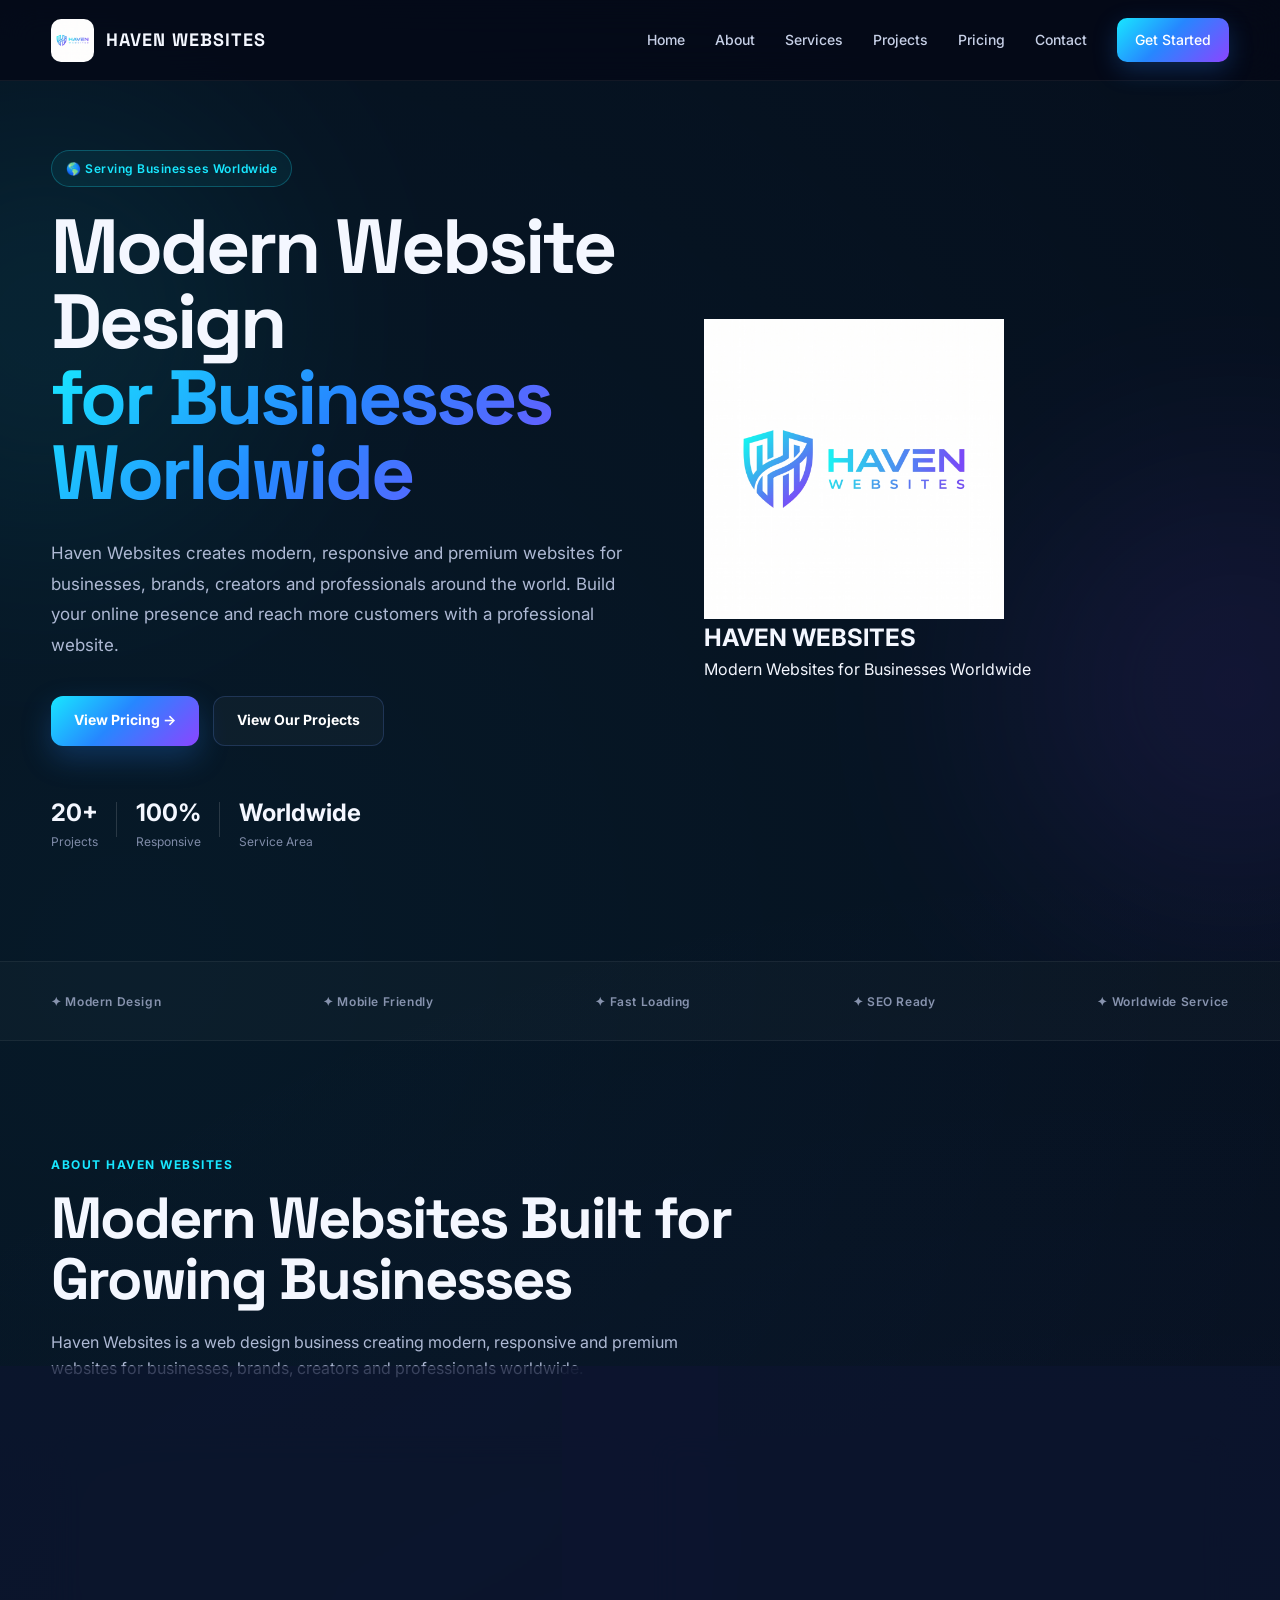
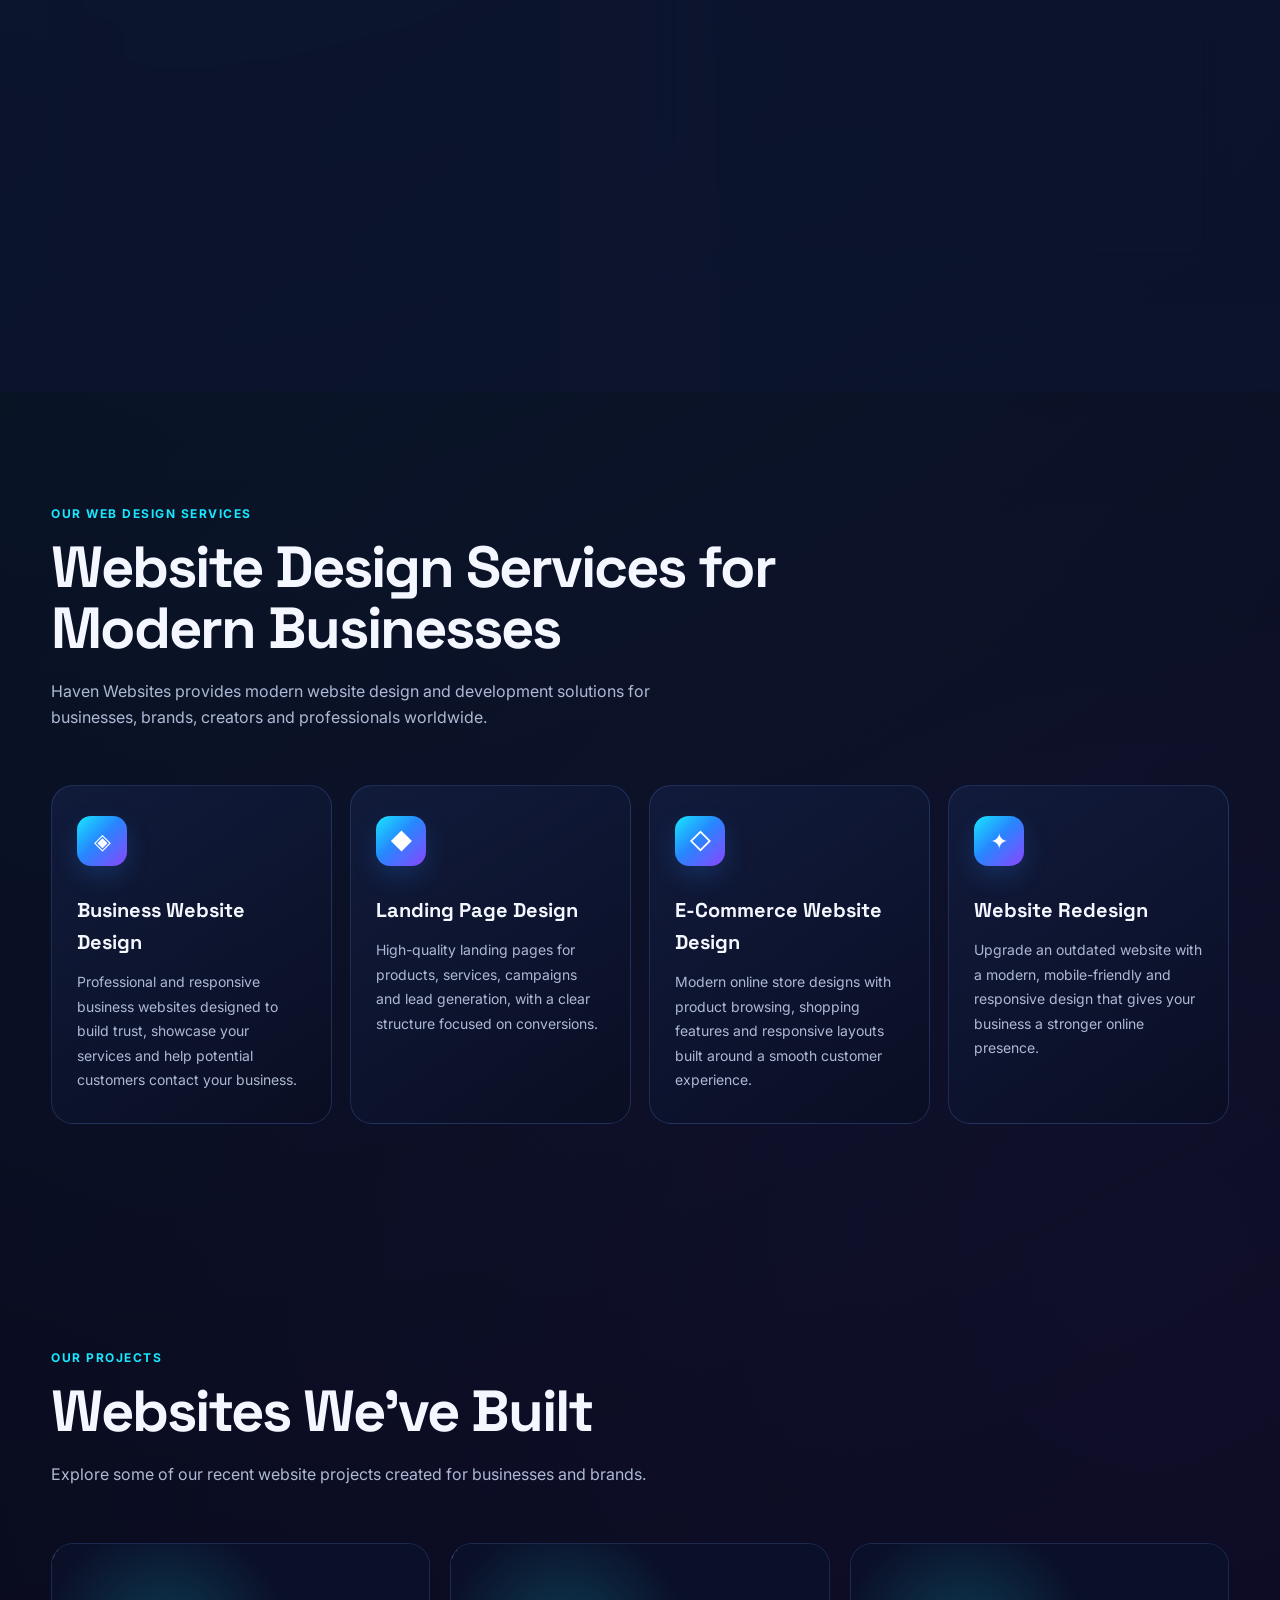
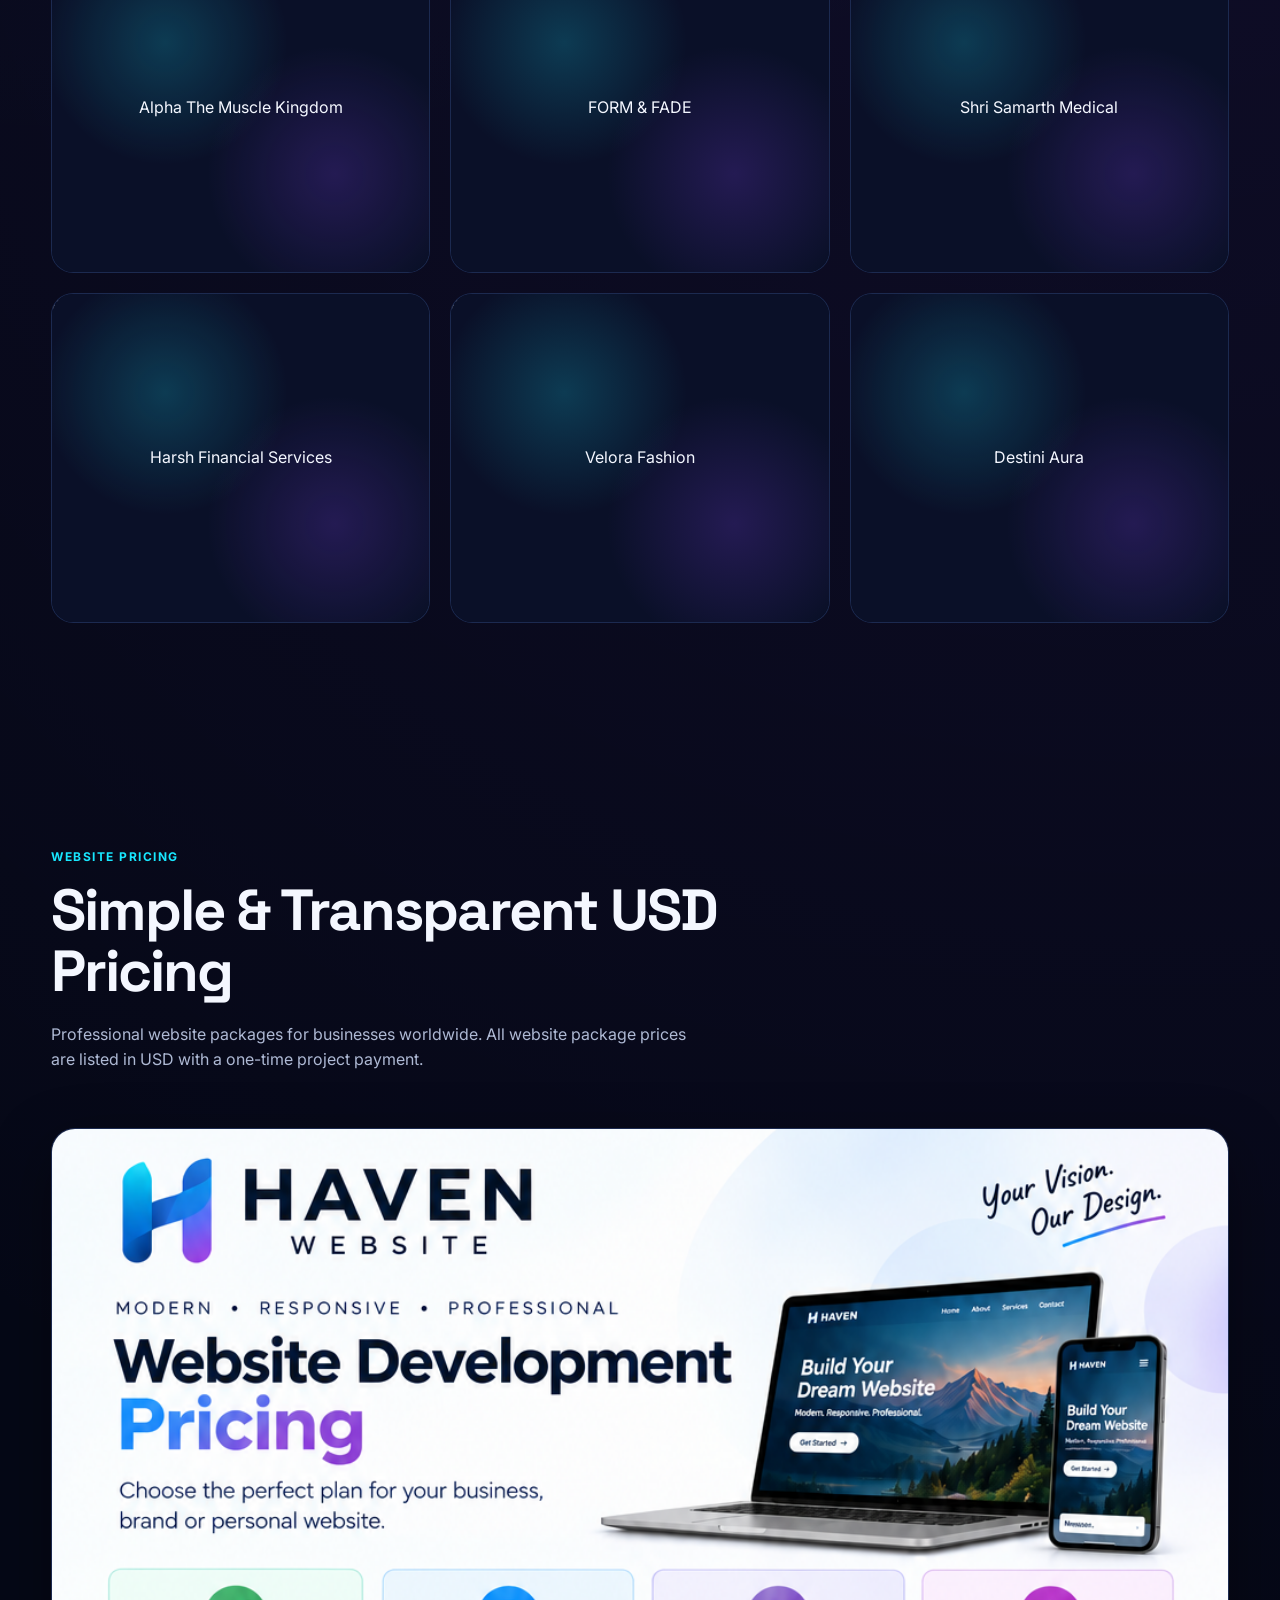
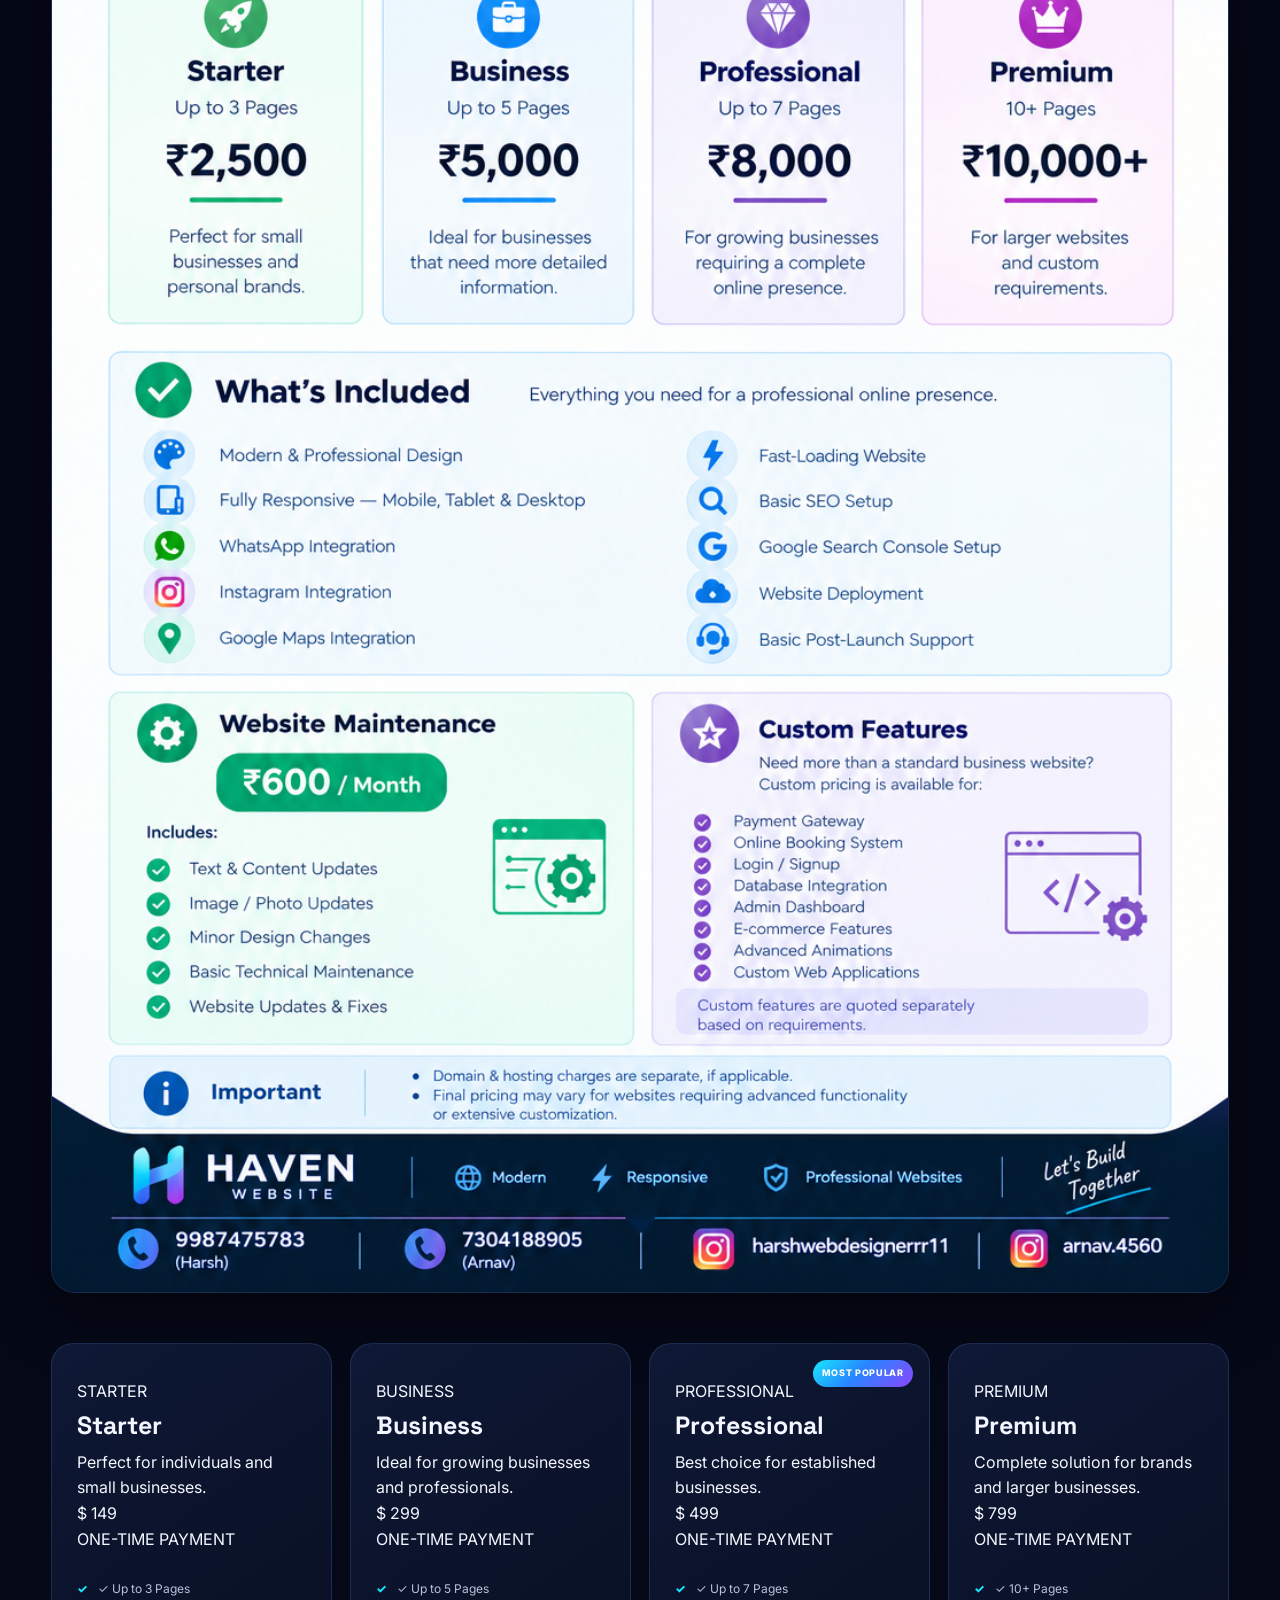
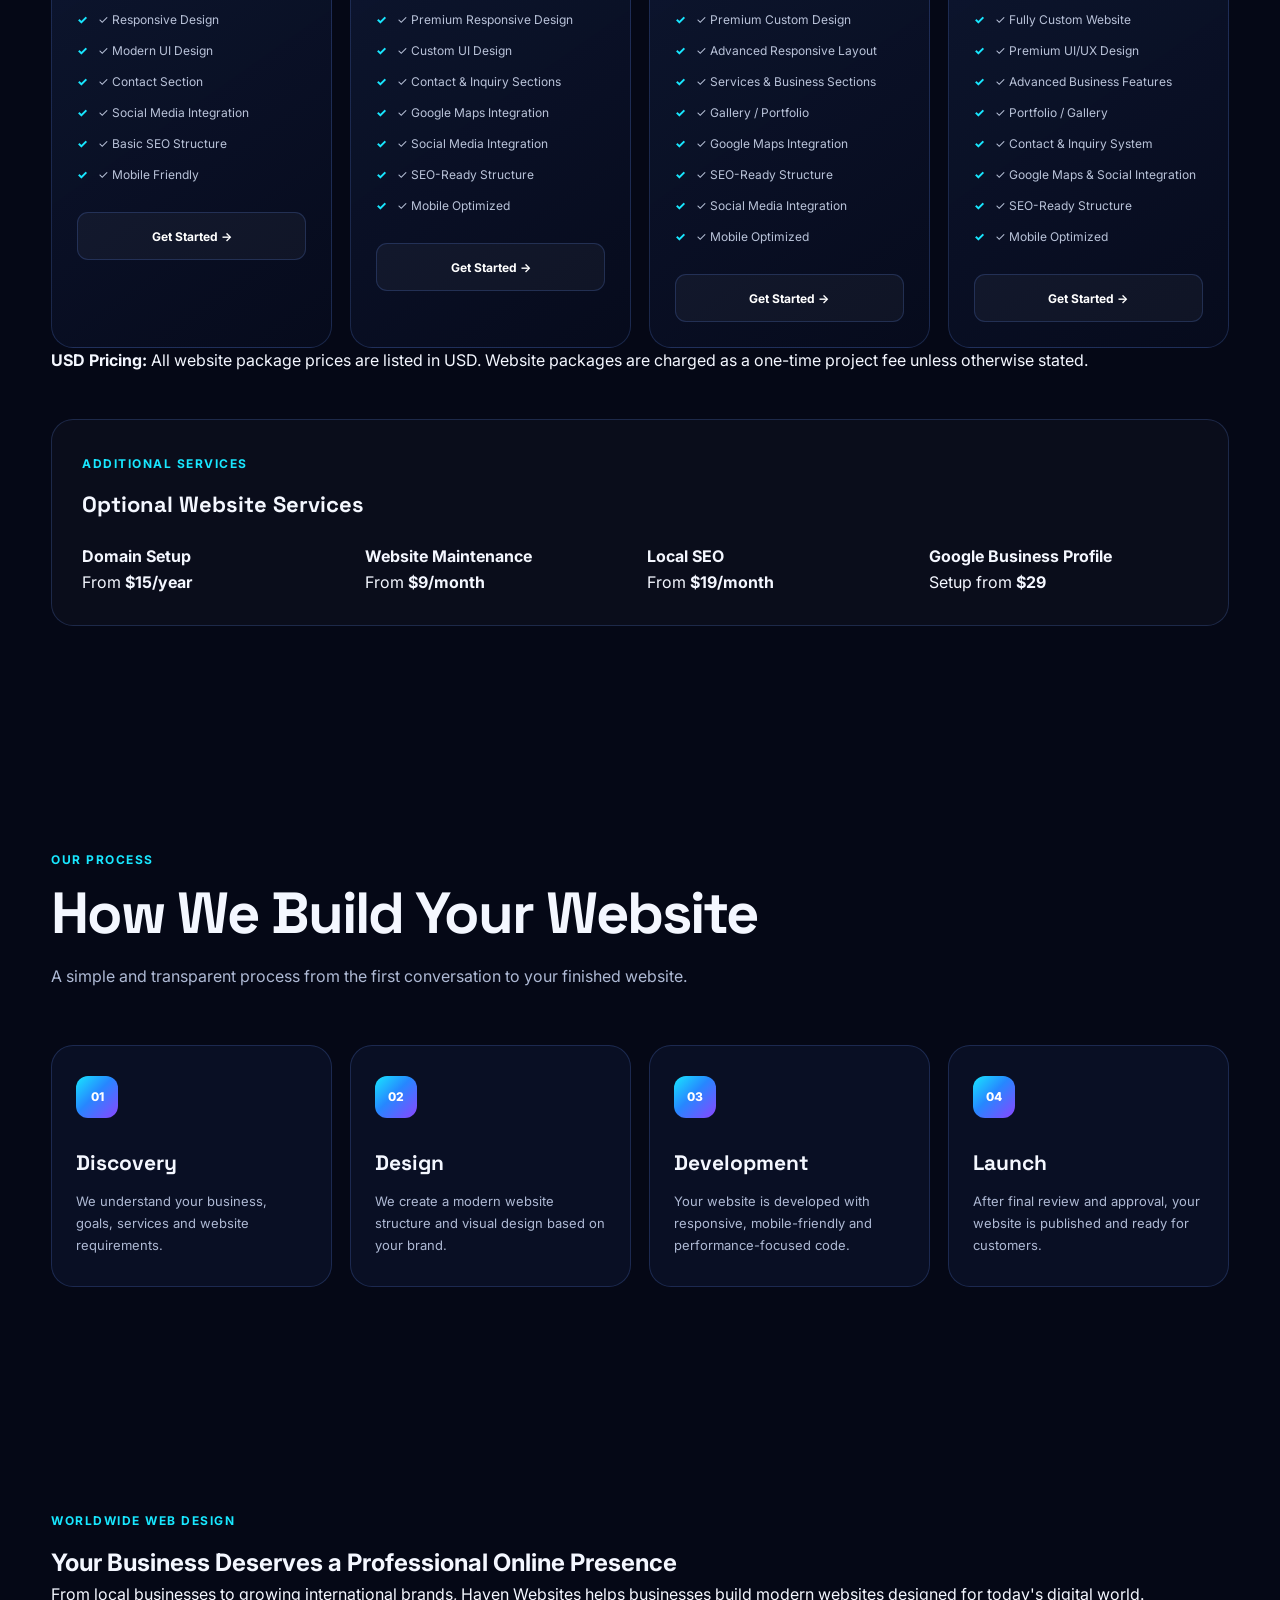
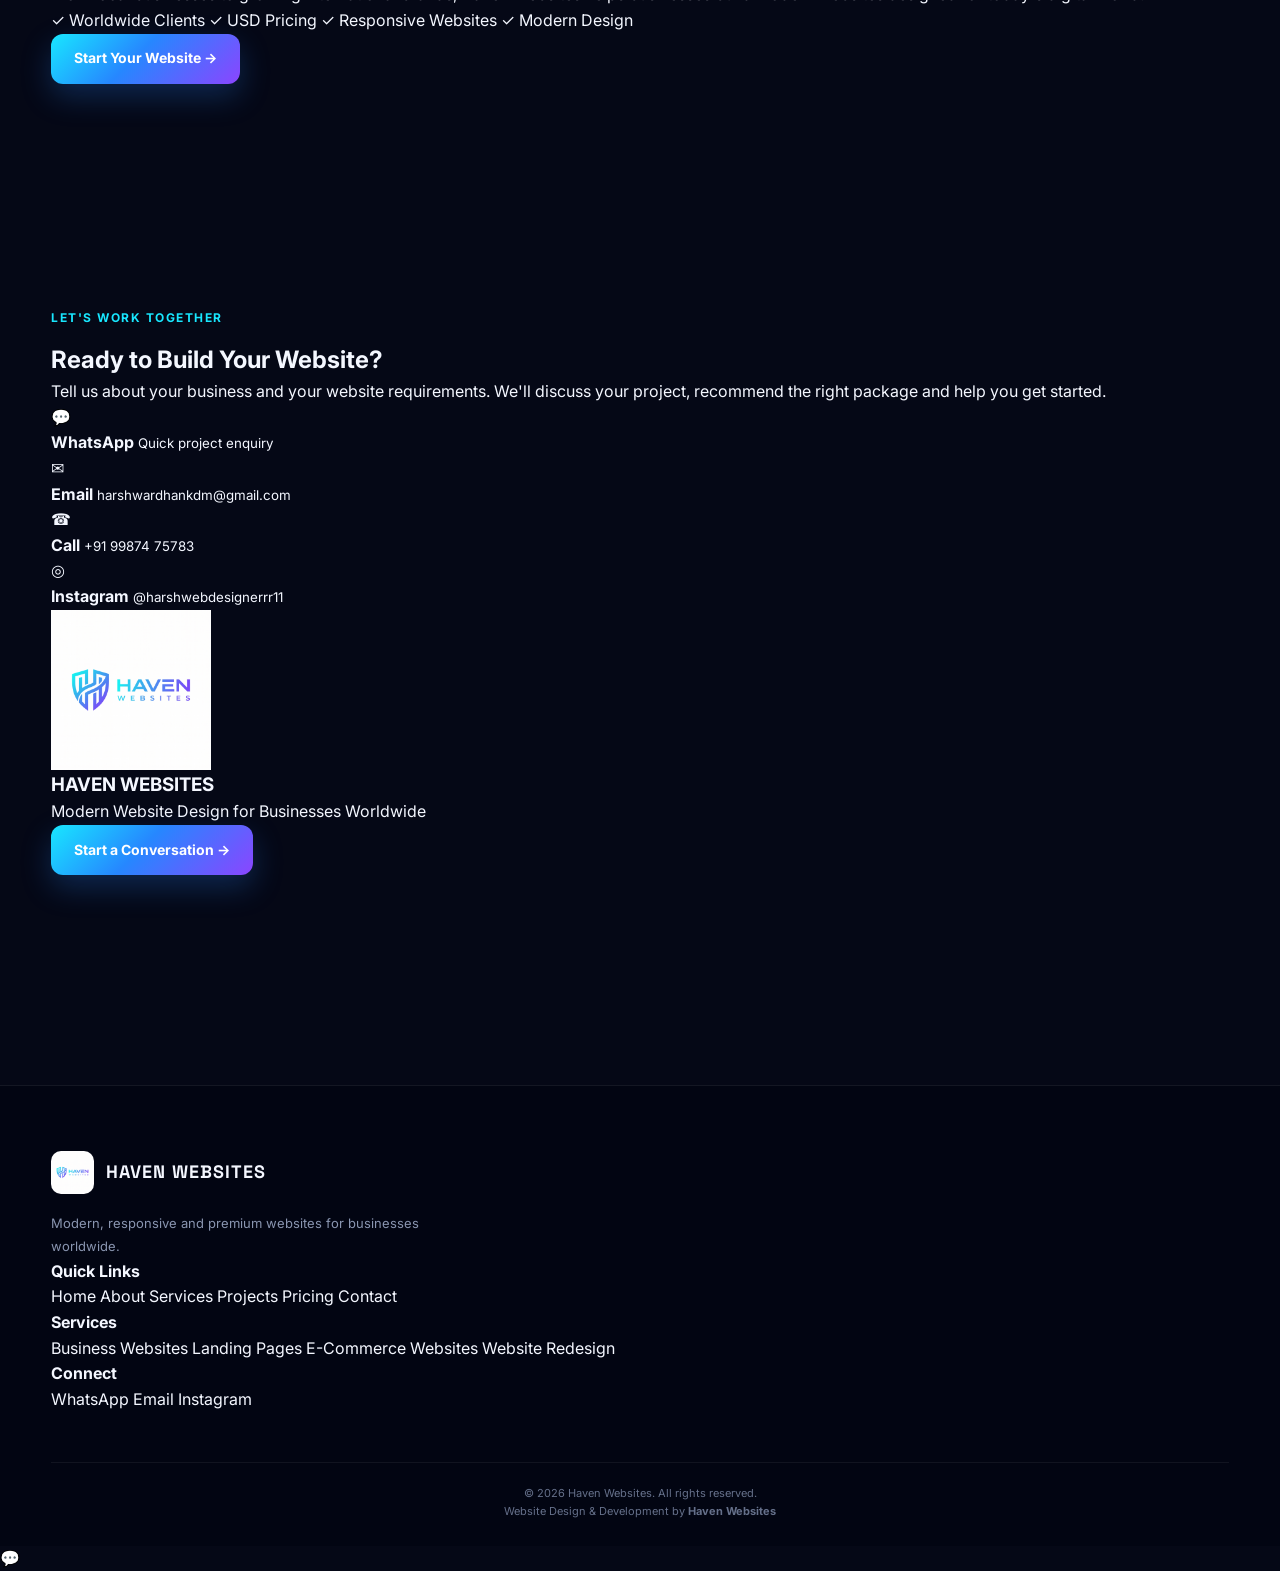
==== index.html @ e619695d "Update Haven Websites for international USD pricing and global SEO" ====
<!DOCTYPE html>
<html lang="en">

<head>

    <meta charset="UTF-8">

    <meta name="viewport"
          content="width=device-width, initial-scale=1.0">

    <meta name="google-site-verification"
          content="SWaTr5oWAYUSKK7v4XZaW3vuCX9-hfDmyhCZRqghUFU">

    <meta name="author"
          content="Haven Websites">

    <meta name="robots"
          content="index, follow, max-image-preview:large">

    <title>
        Haven Websites — International Website Design for Businesses Worldwide
    </title>

    <meta name="description"
          content="Haven Websites creates modern, responsive and premium websites for businesses, brands, creators and professionals worldwide. Professional website design starting at $148.">

    <meta name="keywords"
          content="Haven Websites, international web designer, website design USA, website designer USA, web design worldwide, business website design, responsive website design, modern website design, premium website design">

    <link rel="canonical"
          href="https://harshwebstudio.github.io/HAVEN-WEBSITE-/">

    <link rel="icon"
          type="image/jpeg"
          href="images/logo.jpeg">

    <link rel="preconnect"
          href="https://fonts.googleapis.com">

    <link rel="preconnect"
          href="https://fonts.gstatic.com"
          crossorigin>

    <link href="https://fonts.googleapis.com/css2?family=Inter:wght@400;500;600;700;800&family=Space+Grotesk:wght@400;500;600;700&display=swap"
          rel="stylesheet">

    <link rel="stylesheet"
          href="style.css">


    <!-- OPEN GRAPH -->

    <meta property="og:title"
          content="Haven Websites — International Website Design">

    <meta property="og:description"
          content="Modern, responsive and premium websites for businesses worldwide. Website packages starting at $148.">

    <meta property="og:type"
          content="website">

    <meta property="og:url"
          content="https://harshwebstudio.github.io/HAVEN-WEBSITE-/">

    <meta property="og:image"
          content="https://harshwebstudio.github.io/HAVEN-WEBSITE-/images/logo.jpeg">

    <meta property="og:site_name"
          content="Haven Websites">

    <meta property="og:locale"
          content="en_US">


    <!-- TWITTER -->

    <meta name="twitter:card"
          content="summary_large_image">

    <meta name="twitter:title"
          content="Haven Websites — International Website Design">

    <meta name="twitter:description"
          content="Modern, responsive and premium websites for businesses worldwide.">

    <meta name="twitter:image"
          content="https://harshwebstudio.github.io/HAVEN-WEBSITE-/images/logo.jpeg">


    <!-- STRUCTURED DATA -->

    <script type="application/ld+json">
    {
      "@context": "https://schema.org",
      "@type": "ProfessionalService",
      "name": "Haven Websites",
      "url": "https://harshwebstudio.github.io/HAVEN-WEBSITE-/",
      "logo": "https://harshwebstudio.github.io/HAVEN-WEBSITE-/images/logo.jpeg",
      "description": "Haven Websites creates modern, responsive and premium websites for businesses, brands, creators and professionals worldwide.",
      "email": "harshwardhankdm@gmail.com",
      "telephone": "+919987475783",
      "areaServed": "Worldwide",
      "sameAs": [
        "https://instagram.com/harshwebdesignerrr11"
      ]
    }
    </script>

</head>


<body>


<!-- =========================================
     NAVBAR
========================================= -->

<header class="navbar">

    <div class="nav-container">

        <a href="#home"
           class="logo"
           aria-label="Haven Websites Home">

            <img src="images/logo.jpeg"
                 alt="Haven Websites international web design logo"
                 width="50"
                 height="50">

            <span>
                HAVEN WEBSITES
            </span>

        </a>


        <button class="menu-toggle"
                id="menuToggle"
                type="button"
                aria-label="Open navigation menu"
                aria-expanded="false"
                aria-controls="navMenu">

            <span></span>
            <span></span>
            <span></span>

        </button>


        <nav class="nav-menu"
             id="navMenu"
             aria-label="Main navigation">

            <a href="#home">
                Home
            </a>

            <a href="#about">
                About
            </a>

            <a href="#services">
                Services
            </a>

            <a href="#projects">
                Projects
            </a>

            <a href="#pricing">
                Pricing
            </a>

            <a href="#contact">
                Contact
            </a>

            <a href="#contact"
               class="nav-cta">

                Get Started

            </a>

        </nav>

    </div>

</header>


<!-- =========================================
     MAIN
========================================= -->

<main>


<!-- =========================================
     HERO
========================================= -->

<section class="hero"
         id="home"
         aria-labelledby="hero-title">

    <div class="hero-container">


        <div class="hero-content">

            <div class="hero-badge">
                🌎 Serving Businesses Worldwide
            </div>


            <h1 id="hero-title">

                Modern Website Design

                <span>
                    for Businesses Worldwide
                </span>

            </h1>


            <p class="hero-text">

                Haven Websites creates modern, responsive and
                premium websites for businesses, brands,
                creators and professionals around the world.

                Build your online presence and reach more
                customers with a professional website.

            </p>


            <div class="hero-buttons">

                <a href="#pricing"
                   class="btn-primary"
                   aria-label="View Haven Websites pricing">

                    View Pricing →

                </a>


                <a href="#projects"
                   class="btn-secondary"
                   aria-label="View Haven Websites projects">

                    View Our Projects

                </a>

            </div>


            <div class="hero-stats">

                <div class="stat">

                    <h2>
                        20+
                    </h2>

                    <p>
                        Projects
                    </p>

                </div>


                <div class="stat">

                    <h2>
                        100%
                    </h2>

                    <p>
                        Responsive
                    </p>

                </div>


                <div class="stat">

                    <h2>
                        Worldwide
                    </h2>

                    <p>
                        Service Area
                    </p>

                </div>

            </div>

        </div>


        <div class="hero-visual">

            <div class="hero-brand-card">

                <img src="images/logo.jpeg"
                     alt="Haven Websites logo"
                     width="300"
                     height="300"
                     loading="eager">

                <h2>
                    HAVEN WEBSITES
                </h2>

                <p>
                    Modern Websites for Businesses Worldwide
                </p>

            </div>

        </div>

    </div>

</section>


<!-- =========================================
     TRUST BAR
========================================= -->

<div class="trust-bar">

    <div class="container">

        <div class="trust-content">

            <span>
                ✦ Modern Design
            </span>

            <span>
                ✦ Mobile Friendly
            </span>

            <span>
                ✦ Fast Loading
            </span>

            <span>
                ✦ SEO Ready
            </span>

            <span>
                ✦ Worldwide Service
            </span>

        </div>

    </div>

</div>


<!-- =========================================
     ABOUT
========================================= -->

<section id="about"
         aria-labelledby="about-title">

    <div class="container">

        <div class="section-heading">

            <div class="section-tag">
                About Haven Websites
            </div>

            <h2 id="about-title">

                Modern Websites Built
                for Growing Businesses

            </h2>

            <p>

                Haven Websites is a web design business creating
                modern, responsive and premium websites for
                businesses, brands, creators and professionals
                worldwide.

            </p>

        </div>


        <div class="about-grid">


            <article class="about-card">

                <h3>
                    More Than Just a Website
                </h3>

                <p>

                    Your website is often the first impression
                    customers have of your business. We combine
                    modern web design, mobile responsiveness,
                    performance and a simple user experience
                    to create websites that help businesses
                    build a stronger online presence.

                </p>


                <div class="about-points">


                    <div class="about-point">

                        <span aria-hidden="true">
                            ✓
                        </span>

                        <p>
                            Custom website design for your brand
                        </p>

                    </div>


                    <div class="about-point">

                        <span aria-hidden="true">
                            ✓
                        </span>

                        <p>
                            Mobile-first and responsive layouts
                        </p>

                    </div>


                    <div class="about-point">

                        <span aria-hidden="true">
                            ✓
                        </span>

                        <p>
                            Fast and customer-focused user experience
                        </p>

                    </div>


                    <div class="about-point">

                        <span aria-hidden="true">
                            ✓
                        </span>

                        <p>
                            SEO-ready website structure
                        </p>

                    </div>


                </div>

            </article>


            <article class="about-card">

                <div class="section-tag">
                    Our Approach
                </div>

                <h3>
                    Simple. Modern. Effective.
                </h3>

                <p>

                    We create websites based on your actual
                    business goals and customer needs. From
                    design and responsive development to basic
                    SEO setup, our focus is on building a
                    professional online presence for businesses
                    around the world.

                </p>


                <a href="#contact"
                   class="btn-primary"
                   aria-label="Contact Haven Websites">

                    Start Your Project →

                </a>

            </article>


        </div>

    </div>

</section>


<!-- =========================================
     SERVICES
========================================= -->

<section id="services"
         aria-labelledby="services-title">

    <div class="container">


        <div class="section-heading">

            <div class="section-tag">
                Our Web Design Services
            </div>


            <h2 id="services-title">

                Website Design Services
                for Modern Businesses

            </h2>


            <p>

                Haven Websites provides modern website design
                and development solutions for businesses,
                brands, creators and professionals worldwide.

            </p>

        </div>


        <div class="services-grid">


            <article class="service-card">

                <div class="service-icon"
                     aria-hidden="true">

                    ◈

                </div>


                <h3>
                    Business Website Design
                </h3>


                <p>

                    Professional and responsive business websites
                    designed to build trust, showcase your services
                    and help potential customers contact your business.

                </p>

            </article>


            <article class="service-card">

                <div class="service-icon"
                     aria-hidden="true">

                    ◆

                </div>


                <h3>
                    Landing Page Design
                </h3>


                <p>

                    High-quality landing pages for products,
                    services, campaigns and lead generation,
                    with a clear structure focused on conversions.

                </p>

            </article>


            <article class="service-card">

                <div class="service-icon"
                     aria-hidden="true">

                    ◇

                </div>


                <h3>
                    E-Commerce Website Design
                </h3>


                <p>

                    Modern online store designs with product
                    browsing, shopping features and responsive
                    layouts built around a smooth customer experience.

                </p>

            </article>


            <article class="service-card">

                <div class="service-icon"
                     aria-hidden="true">

                    ✦

                </div>


                <h3>
                    Website Redesign
                </h3>


                <p>

                    Upgrade an outdated website with a modern,
                    mobile-friendly and responsive design that
                    gives your business a stronger online presence.

                </p>

            </article>


        </div>

    </div>

            </section>
            <!-- =========================================
     PROJECTS
========================================= -->

<section id="projects"
         aria-labelledby="projects-title">

    <div class="container">

        <div class="section-heading">

            <div class="section-tag">
                Our Projects
            </div>

            <h2 id="projects-title">
                Websites We've Built
            </h2>

            <p>
                Explore some of our recent website projects
                created for businesses and brands.
            </p>

        </div>


        <div class="projects-grid">


            <!-- PROJECT 1 -->

            <article class="project-card">

                <div class="project-image">

                    <div class="project-placeholder">
                        Alpha The Muscle Kingdom
                    </div>

                </div>

                <div class="project-content">

                    <span class="project-category">
                        Fitness & Gym
                    </span>

                    <h3>
                        Alpha The Muscle Kingdom
                    </h3>

                    <p>
                        Modern fitness website designed to
                        showcase the gym, services and facilities.
                    </p>

                    <a href="https://harshwebstudio.github.io/alpha-muscle-kingdom/"
                       target="_blank"
                       rel="noopener noreferrer">

                        View Project →

                    </a>

                </div>

            </article>


            <!-- PROJECT 2 -->

            <article class="project-card">

                <div class="project-image">

                    <div class="project-placeholder">
                        FORM & FADE
                    </div>

                </div>

                <div class="project-content">

                    <span class="project-category">
                        Grooming & Salon
                    </span>

                    <h3>
                        FORM & FADE
                    </h3>

                    <p>
                        Professional grooming website with
                        services, business information and
                        customer-focused design.
                    </p>

                    <a href="https://harshwebstudio.github.io/FORM-FADE/"
                       target="_blank"
                       rel="noopener noreferrer">

                        View Project →

                    </a>

                </div>

            </article>


            <!-- PROJECT 3 -->

            <article class="project-card">

                <div class="project-image">

                    <div class="project-placeholder">
                        Shri Samarth Medical
                    </div>

                </div>

                <div class="project-content">

                    <span class="project-category">
                        Healthcare
                    </span>

                    <h3>
                        Shri Samarth Medical
                    </h3>

                    <p>
                        Clean and responsive website created
                        for a local medical store.
                    </p>

                    <a href="https://harshwebstudio.github.io/SHRI-SAMARTH-MEDICAL/"
                       target="_blank"
                       rel="noopener noreferrer">

                        View Project →

                    </a>

                </div>

            </article>


            <!-- PROJECT 4 -->

            <article class="project-card">

                <div class="project-image">

                    <div class="project-placeholder">
                        Harsh Financial Services
                    </div>

                </div>

                <div class="project-content">

                    <span class="project-category">
                        Finance
                    </span>

                    <h3>
                        Harsh Financial Services
                    </h3>

                    <p>
                        Professional financial services website
                        designed to present services and make
                        customer enquiries easier.
                    </p>

                    <a href="https://harshwebstudio.github.io/HARSH-FINANCIAL-SERVICES-/"
                       target="_blank"
                       rel="noopener noreferrer">

                        View Project →

                    </a>

                </div>

            </article>


            <!-- PROJECT 5 -->

            <article class="project-card">

                <div class="project-image">

                    <div class="project-placeholder">
                        Velora Fashion
                    </div>

                </div>

                <div class="project-content">

                    <span class="project-category">
                        Fashion & E-Commerce
                    </span>

                    <h3>
                        Velora Fashion
                    </h3>

                    <p>
                        Modern fashion shopping experience
                        designed with products, categories
                        and customer-friendly navigation.
                    </p>

                    <a href="https://harshwebstudio.github.io/VELORA-FASHION-/"
                       target="_blank"
                       rel="noopener noreferrer">

                        View Project →

                    </a>

                </div>

            </article>


            <!-- PROJECT 6 -->

            <article class="project-card">

                <div class="project-image">

                    <div class="project-placeholder">
                        Destini Aura
                    </div>

                </div>

                <div class="project-content">

                    <span class="project-category">
                        Personal Brand
                    </span>

                    <h3>
                        Destini Aura
                    </h3>

                    <p>
                        Modern personal-brand website designed
                        to present services and connect with clients.
                    </p>

                    <a href="https://harshwebstudio.github.io/destiny-aura/"
                       target="_blank"
                       rel="noopener noreferrer">

                        View Project →

                    </a>

                </div>

            </article>


        </div>

    </div>

</section>



<!-- =========================================
     PRICING
========================================= -->

<section id="pricing"
         aria-labelledby="pricing-title">

    <div class="container">


        <div class="section-heading">

            <div class="section-tag">
                Website Pricing
            </div>

            <h2 id="pricing-title">
                Simple & Transparent USD Pricing
            </h2>

            <p>
                Professional website packages for businesses
                worldwide. All website package prices are
                listed in USD with a one-time project payment.
            </p>

        </div>


        <!-- PRICING IMAGE -->

        <div class="pricing-preview">

            <img src="images/pricing.jpg"
                 alt="Haven Websites international website design pricing in USD"
                 loading="lazy">

        </div>


        <div class="pricing-grid">


            <!-- STARTER -->

            <article class="pricing-card">

                <div class="pricing-header">

                    <span class="pricing-label">
                        STARTER
                    </span>

                    <h3>
                        Starter
                    </h3>

                    <p>
                        Perfect for individuals and small businesses.
                    </p>

                </div>


                <div class="price">

                    <span class="currency">
                        $
                    </span>

                    <span class="amount">
                        149
                    </span>

                </div>


                <span class="payment-type">
                    ONE-TIME PAYMENT
                </span>


                <ul class="pricing-features">

                    <li>
                        ✓ Up to 3 Pages
                    </li>

                    <li>
                        ✓ Responsive Design
                    </li>

                    <li>
                        ✓ Modern UI Design
                    </li>

                    <li>
                        ✓ Contact Section
                    </li>

                    <li>
                        ✓ Social Media Integration
                    </li>

                    <li>
                        ✓ Basic SEO Structure
                    </li>

                    <li>
                        ✓ Mobile Friendly
                    </li>

                </ul>


                <a href="https://wa.me/919987475783?text=Hi%20Harsh%2C%20I%27m%20interested%20in%20the%20Starter%20Website%20Package%20for%20%24148."
                   target="_blank"
                   rel="noopener noreferrer"
                   class="pricing-btn">

                    Get Started →

                </a>

            </article>



            <!-- BUSINESS -->

            <article class="pricing-card">

                <div class="pricing-header">

                    <span class="pricing-label">
                        BUSINESS
                    </span>

                    <h3>
                        Business
                    </h3>

                    <p>
                        Ideal for growing businesses and professionals.
                    </p>

                </div>


                <div class="price">

                    <span class="currency">
                        $
                    </span>

                    <span class="amount">
                        299
                    </span>

                </div>


                <span class="payment-type">
                    ONE-TIME PAYMENT
                </span>


                <ul class="pricing-features">

                    <li>
                        ✓ Up to 5 Pages
                    </li>

                    <li>
                        ✓ Premium Responsive Design
                    </li>

                    <li>
                        ✓ Custom UI Design
                    </li>

                    <li>
                        ✓ Contact & Inquiry Sections
                    </li>

                    <li>
                        ✓ Google Maps Integration
                    </li>

                    <li>
                        ✓ Social Media Integration
                    </li>

                    <li>
                        ✓ SEO-Ready Structure
                    </li>

                    <li>
                        ✓ Mobile Optimized
                    </li>

                </ul>


                <a href="https://wa.me/919987475783?text=Hi%20Harsh%2C%20I%27m%20interested%20in%20the%20Business%20Website%20Package%20for%20%24299."
                   target="_blank"
                   rel="noopener noreferrer"
                   class="pricing-btn">

                    Get Started →

                </a>

            </article>



            <!-- PROFESSIONAL -->

            <article class="pricing-card popular">

                <div class="popular-badge">
                    MOST POPULAR
                </div>


                <div class="pricing-header">

                    <span class="pricing-label">
                        PROFESSIONAL
                    </span>

                    <h3>
                        Professional
                    </h3>

                    <p>
                        Best choice for established businesses.
                    </p>

                </div>


                <div class="price">

                    <span class="currency">
                        $
                    </span>

                    <span class="amount">
                        499
                    </span>

                </div>


                <span class="payment-type">
                    ONE-TIME PAYMENT
                </span>


                <ul class="pricing-features">

                    <li>
                        ✓ Up to 7 Pages
                    </li>

                    <li>
                        ✓ Premium Custom Design
                    </li>

                    <li>
                        ✓ Advanced Responsive Layout
                    </li>

                    <li>
                        ✓ Services & Business Sections
                    </li>

                    <li>
                        ✓ Gallery / Portfolio
                    </li>

                    <li>
                        ✓ Google Maps Integration
                    </li>

                    <li>
                        ✓ SEO-Ready Structure
                    </li>

                    <li>
                        ✓ Social Media Integration
                    </li>

                    <li>
                        ✓ Mobile Optimized
                    </li>

                </ul>


                <a href="https://wa.me/919987475783?text=Hi%20Harsh%2C%20I%27m%20interested%20in%20the%20Professional%20Website%20Package%20for%20%24499."
                   target="_blank"
                   rel="noopener noreferrer"
                   class="pricing-btn">

                    Get Started →

                </a>

            </article>



            <!-- PREMIUM -->

            <article class="pricing-card">

                <div class="pricing-header">

                    <span class="pricing-label">
                        PREMIUM
                    </span>

                    <h3>
                        Premium
                    </h3>

                    <p>
                        Complete solution for brands and larger businesses.
                    </p>

                </div>


                <div class="price">

                    <span class="currency">
                        $
                    </span>

                    <span class="amount">
                        799
                    </span>

                </div>


                <span class="payment-type">
                    ONE-TIME PAYMENT
                </span>


                <ul class="pricing-features">

                    <li>
                        ✓ 10+ Pages
                    </li>

                    <li>
                        ✓ Fully Custom Website
                    </li>

                    <li>
                        ✓ Premium UI/UX Design
                    </li>

                    <li>
                        ✓ Advanced Business Features
                    </li>

                    <li>
                        ✓ Portfolio / Gallery
                    </li>

                    <li>
                        ✓ Contact & Inquiry System
                    </li>

                    <li>
                        ✓ Google Maps & Social Integration
                    </li>

                    <li>
                        ✓ SEO-Ready Structure
                    </li>

                    <li>
                        ✓ Mobile Optimized
                    </li>

                </ul>


                <a href="https://wa.me/919987475783?text=Hi%20Harsh%2C%20I%27m%20interested%20in%20the%20Premium%20Website%20Package%20for%20%24799."
                   target="_blank"
                   rel="noopener noreferrer"
                   class="pricing-btn">

                    Get Started →

                </a>

            </article>


        </div>


        <div class="pricing-note">

            <p>
                <strong>USD Pricing:</strong>
                All website package prices are listed in USD.
                Website packages are charged as a one-time
                project fee unless otherwise stated.
            </p>

        </div>


        <!-- ADDITIONAL SERVICES -->

        <div class="additional-services">

            <div class="section-tag">
                Additional Services
            </div>

            <h3>
                Optional Website Services
            </h3>


            <div class="additional-grid">


                <div class="additional-card">

                    <h4>
                        Domain Setup
                    </h4>

                    <p>
                        From <strong>$15/year</strong>
                    </p>

                </div>


                <div class="additional-card">

                    <h4>
                        Website Maintenance
                    </h4>

                    <p>
                        From <strong>$9/month</strong>
                    </p>

                </div>


                <div class="additional-card">

                    <h4>
                        Local SEO
                    </h4>

                    <p>
                        From <strong>$19/month</strong>
                    </p>

                </div>


                <div class="additional-card">

                    <h4>
                        Google Business Profile
                    </h4>

                    <p>
                        Setup from <strong>$29</strong>
                    </p>

                </div>


            </div>

        </div>

    </div>

    </section>
    <!-- =========================================
     PROCESS
========================================= -->

<section id="process"
         aria-labelledby="process-title">

    <div class="container">

        <div class="section-heading">

            <div class="section-tag">
                Our Process
            </div>

            <h2 id="process-title">
                How We Build Your Website
            </h2>

            <p>
                A simple and transparent process from the
                first conversation to your finished website.
            </p>

        </div>


        <div class="process-grid">


            <div class="process-card">

                <div class="process-number">
                    01
                </div>

                <h3>
                    Discovery
                </h3>

                <p>
                    We understand your business, goals,
                    services and website requirements.
                </p>

            </div>


            <div class="process-card">

                <div class="process-number">
                    02
                </div>

                <h3>
                    Design
                </h3>

                <p>
                    We create a modern website structure
                    and visual design based on your brand.
                </p>

            </div>


            <div class="process-card">

                <div class="process-number">
                    03
                </div>

                <h3>
                    Development
                </h3>

                <p>
                    Your website is developed with responsive,
                    mobile-friendly and performance-focused code.
                </p>

            </div>


            <div class="process-card">

                <div class="process-number">
                    04
                </div>

                <h3>
                    Launch
                </h3>

                <p>
                    After final review and approval, your
                    website is published and ready for customers.
                </p>

            </div>


        </div>

    </div>

</section>



<!-- =========================================
     GLOBAL SERVICE
========================================= -->

<section class="global-section"
         aria-labelledby="global-title">

    <div class="container">

        <div class="global-content">

            <div class="section-tag">
                Worldwide Web Design
            </div>

            <h2 id="global-title">
                Your Business Deserves
                a Professional Online Presence
            </h2>

            <p>
                From local businesses to growing international
                brands, Haven Websites helps businesses build
                modern websites designed for today's digital world.
            </p>


            <div class="global-points">

                <span>
                    ✓ Worldwide Clients
                </span>

                <span>
                    ✓ USD Pricing
                </span>

                <span>
                    ✓ Responsive Websites
                </span>

                <span>
                    ✓ Modern Design
                </span>

            </div>


            <a href="#contact"
               class="btn-primary">

                Start Your Website →

            </a>

        </div>

    </div>

</section>



<!-- =========================================
     CONTACT
========================================= -->

<section id="contact"
         aria-labelledby="contact-title">

    <div class="container">


        <div class="contact-wrapper">


            <div class="contact-content">

                <div class="section-tag">
                    Let's Work Together
                </div>


                <h2 id="contact-title">
                    Ready to Build Your Website?
                </h2>


                <p>
                    Tell us about your business and your website
                    requirements. We'll discuss your project,
                    recommend the right package and help you
                    get started.
                </p>


                <div class="contact-options">


                    <!-- WHATSAPP -->

                    <a href="https://wa.me/919987475783"
                       target="_blank"
                       rel="noopener noreferrer"
                       class="contact-option">

                        <span class="contact-icon"
                              aria-hidden="true">
                            💬
                        </span>

                        <div>

                            <strong>
                                WhatsApp
                            </strong>

                            <small>
                                Quick project enquiry
                            </small>

                        </div>

                    </a>


                    <!-- EMAIL -->

                    <a href="mailto:harshwardhankdm@gmail.com"
                       class="contact-option">

                        <span class="contact-icon"
                              aria-hidden="true">
                            ✉
                        </span>

                        <div>

                            <strong>
                                Email
                            </strong>

                            <small>
                                harshwardhankdm@gmail.com
                            </small>

                        </div>

                    </a>


                    <!-- CALL -->

                    <a href="tel:+919987475783"
                       class="contact-option">

                        <span class="contact-icon"
                              aria-hidden="true">
                            ☎
                        </span>

                        <div>

                            <strong>
                                Call
                            </strong>

                            <small>
                                +91 99874 75783
                            </small>

                        </div>

                    </a>


                    <!-- INSTAGRAM -->

                    <a href="https://instagram.com/harshwebdesignerrr11"
                       target="_blank"
                       rel="noopener noreferrer"
                       class="contact-option">

                        <span class="contact-icon"
                              aria-hidden="true">
                            ◎
                        </span>

                        <div>

                            <strong>
                                Instagram
                            </strong>

                            <small>
                                @harshwebdesignerrr11
                            </small>

                        </div>

                    </a>


                </div>

            </div>


            <div class="contact-card">

                <img src="images/logo.jpeg"
                     alt="Haven Websites logo"
                     width="160"
                     height="160"
                     loading="lazy">


                <h3>
                    HAVEN WEBSITES
                </h3>


                <p>
                    Modern Website Design
                    for Businesses Worldwide
                </p>


                <a href="https://wa.me/919987475783?text=Hi%20Harsh%2C%20I%27d%20like%20to%20discuss%20a%20website%20project."
                   target="_blank"
                   rel="noopener noreferrer"
                   class="btn-primary">

                    Start a Conversation →

                </a>

            </div>


        </div>

    </div>

</section>


</main>



<!-- =========================================
     FOOTER
========================================= -->

<footer class="footer">

    <div class="container">


        <div class="footer-content">


            <div class="footer-brand">

                <a href="#home"
                   class="logo">

                    <img src="images/logo.jpeg"
                         alt="Haven Websites logo"
                         width="45"
                         height="45"
                         loading="lazy">

                    <span>
                        HAVEN WEBSITES
                    </span>

                </a>


                <p>
                    Modern, responsive and premium websites
                    for businesses worldwide.
                </p>

            </div>


            <div class="footer-links">

                <h4>
                    Quick Links
                </h4>

                <a href="#home">
                    Home
                </a>

                <a href="#about">
                    About
                </a>

                <a href="#services">
                    Services
                </a>

                <a href="#projects">
                    Projects
                </a>

                <a href="#pricing">
                    Pricing
                </a>

                <a href="#contact">
                    Contact
                </a>

            </div>


            <div class="footer-links">

                <h4>
                    Services
                </h4>

                <a href="#services">
                    Business Websites
                </a>

                <a href="#services">
                    Landing Pages
                </a>

                <a href="#services">
                    E-Commerce Websites
                </a>

                <a href="#services">
                    Website Redesign
                </a>

            </div>


            <div class="footer-links">

                <h4>
                    Connect
                </h4>

                <a href="https://wa.me/919987475783"
                   target="_blank"
                   rel="noopener noreferrer">

                    WhatsApp

                </a>

                <a href="mailto:harshwardhankdm@gmail.com">

                    Email

                </a>

                <a href="https://instagram.com/harshwebdesignerrr11"
                   target="_blank"
                   rel="noopener noreferrer">

                    Instagram

                </a>

            </div>


        </div>


        <div class="footer-bottom">

            <p>
                © 2026 Haven Websites. All rights reserved.
            </p>


            <p>
                Website Design & Development by
                <strong>
                    Haven Websites
                </strong>
            </p>

        </div>


    </div>

</footer>



<!-- =========================================
     FLOATING WHATSAPP
========================================= -->

<a href="https://wa.me/919987475783?text=Hi%20Harsh%2C%20I%27m%20interested%20in%20a%20website%20for%20my%20business."
   class="floating-whatsapp"
   target="_blank"
   rel="noopener noreferrer"
   aria-label="Chat with Haven Websites on WhatsApp">

    💬

</a>



<!-- =========================================
     JAVASCRIPT
========================================= -->

<script src="script.js"></script>


</body>

</html>
---- style.css ----
/* =========================================================
   HAVEN WEBSITE
   PREMIUM RESPONSIVE CSS
   PART 1
========================================================= */


/* =========================================================
   ROOT
========================================================= */

:root {

    --bg: #050816;
    --bg-soft: #080d21;
    --card: rgba(13, 21, 48, 0.72);

    --cyan: #18e7ff;
    --blue: #2687ff;
    --violet: #8b45ff;

    --text: #f4f7ff;
    --text-soft: #aeb9d4;
    --border: rgba(105, 150, 255, 0.20);

    --gradient:
        linear-gradient(
            135deg,
            #18e7ff 0%,
            #2687ff 45%,
            #8b45ff 100%
        );

    --shadow:
        0 20px 60px rgba(0, 0, 0, 0.35);

    --radius: 22px;

}


/* =========================================================
   RESET
========================================================= */

* {

    margin: 0;
    padding: 0;
    box-sizing: border-box;

}


html {

    scroll-behavior: smooth;

}


body {

    font-family: "Inter", sans-serif;

    background:
        radial-gradient(
            circle at 10% 10%,
            rgba(24, 231, 255, 0.08),
            transparent 28%
        ),
        radial-gradient(
            circle at 90% 30%,
            rgba(139, 69, 255, 0.08),
            transparent 30%
        ),
        var(--bg);

    color: var(--text);

    line-height: 1.6;

    overflow-x: hidden;

}


img {

    max-width: 100%;

    display: block;

}


a {

    color: inherit;

    text-decoration: none;

}


button {

    font-family: inherit;

}


/* =========================================================
   COMMON CONTAINER
========================================================= */

.container {

    width: min(1180px, 92%);

    margin: 0 auto;

}


section {

    padding: 110px 0;

    position: relative;

}


/* =========================================================
   PAGE LOADER
========================================================= */

.page-loader {

    position: fixed;

    inset: 0;

    z-index: 9999;

    display: flex;

    align-items: center;

    justify-content: center;

    background: #050816;

    transition:
        opacity 0.6s ease,
        visibility 0.6s ease;

}


.page-loader img {

    width: 120px;

    animation: loaderPulse 1.5s ease-in-out infinite;

}


.page-loader.hide {

    opacity: 0;

    visibility: hidden;

}


@keyframes loaderPulse {

    0%,
    100% {

        transform: scale(0.9);

        opacity: 0.65;

    }

    50% {

        transform: scale(1);

        opacity: 1;

    }

}


/* =========================================================
   NAVBAR
========================================================= */

.navbar {

    position: fixed;

    top: 0;

    left: 0;

    width: 100%;

    z-index: 1000;

    padding: 18px 0;

    background:
        rgba(5, 8, 22, 0.72);

    backdrop-filter: blur(18px);

    -webkit-backdrop-filter: blur(18px);

    border-bottom:
        1px solid rgba(255, 255, 255, 0.06);

}


.nav-container {

    width: min(1180px, 92%);

    margin: auto;

    display: flex;

    align-items: center;

    justify-content: space-between;

    gap: 30px;

}


.logo {

    display: flex;

    align-items: center;

    gap: 12px;

    font-family: "Space Grotesk", sans-serif;

    font-size: 18px;

    font-weight: 700;

    letter-spacing: 1px;

    white-space: nowrap;

}


.logo img {

    width: 43px;

    height: 43px;

    object-fit: contain;

    border-radius: 10px;

}


.nav-menu {

    display: flex;

    align-items: center;

    gap: 30px;

    list-style: none;

}


.nav-menu a {

    color: #c7d0e7;

    font-size: 14px;

    font-weight: 500;

    transition: 0.3s ease;

}


.nav-menu a:hover {

    color: var(--cyan);

}


.nav-cta {

    padding: 11px 18px;

    border-radius: 10px;

    background: var(--gradient);

    color: white !important;

    box-shadow:
        0 8px 25px rgba(38, 135, 255, 0.25);

}


.nav-cta:hover {

    transform: translateY(-2px);

}


.menu-toggle {

    display: none;

    border: 0;

    background: transparent;

    color: white;

    font-size: 28px;

    cursor: pointer;

}


/* =========================================================
   HERO
========================================================= */

.hero {

    min-height: 100vh;

    display: flex;

    align-items: center;

    padding-top: 150px;

    overflow: hidden;

}


.hero::before {

    content: "";

    position: absolute;

    width: 450px;

    height: 450px;

    top: 10%;

    left: -180px;

    background: var(--cyan);

    opacity: 0.08;

    filter: blur(120px);

    border-radius: 50%;

}


.hero::after {

    content: "";

    position: absolute;

    width: 450px;

    height: 450px;

    right: -180px;

    bottom: 5%;

    background: var(--violet);

    opacity: 0.10;

    filter: blur(120px);

    border-radius: 50%;

}


.hero-container {

    width: min(1180px, 92%);

    margin: auto;

    display: grid;

    grid-template-columns: 1fr 0.9fr;

    align-items: center;

    gap: 70px;

    position: relative;

    z-index: 2;

}


.hero-content {

    animation: heroIn 0.9s ease both;

}


@keyframes heroIn {

    from {

        opacity: 0;

        transform: translateY(30px);

    }

    to {

        opacity: 1;

        transform: translateY(0);

    }

}


.hero-badge {

    display: inline-flex;

    align-items: center;

    gap: 8px;

    padding: 8px 14px;

    margin-bottom: 22px;

    border: 1px solid rgba(24, 231, 255, 0.25);

    border-radius: 100px;

    background: rgba(24, 231, 255, 0.06);

    color: var(--cyan);

    font-size: 12px;

    font-weight: 600;

    letter-spacing: 0.5px;

}


.hero h1 {

    font-family: "Space Grotesk", sans-serif;

    font-size: clamp(48px, 6vw, 82px);

    line-height: 0.98;

    letter-spacing: -3px;

    margin-bottom: 28px;

}


.hero h1 span {

    display: block;

    background: var(--gradient);

    -webkit-background-clip: text;

    background-clip: text;

    color: transparent;

}


.hero-text {

    max-width: 600px;

    color: var(--text-soft);

    font-size: 17px;

    line-height: 1.8;

    margin-bottom: 35px;

}


.hero-buttons {

    display: flex;

    align-items: center;

    gap: 14px;

    flex-wrap: wrap;

}


.btn-primary,
.btn-secondary {

    display: inline-flex;

    align-items: center;

    justify-content: center;

    min-height: 50px;

    padding: 0 23px;

    border-radius: 12px;

    font-size: 14px;

    font-weight: 700;

    transition:
        transform 0.3s ease,
        box-shadow 0.3s ease,
        border-color 0.3s ease;

}


.btn-primary {

    background: var(--gradient);

    color: white;

    box-shadow:
        0 12px 30px rgba(38, 135, 255, 0.25);

}


.btn-primary:hover {

    transform: translateY(-3px);

    box-shadow:
        0 18px 40px rgba(38, 135, 255, 0.35);

}


.btn-secondary {

    border: 1px solid var(--border);

    background: rgba(255, 255, 255, 0.03);

    color: white;

}


.btn-secondary:hover {

    transform: translateY(-3px);

    border-color: rgba(24, 231, 255, 0.55);

    color: var(--cyan);

}


/* =========================================================
   HERO STATS
========================================================= */

.hero-stats {

    display: flex;

    gap: 38px;

    margin-top: 48px;

}


.stat {

    position: relative;

}


.stat:not(:last-child)::after {

    content: "";

    position: absolute;

    width: 1px;

    height: 35px;

    right: -19px;

    top: 8px;

    background: rgba(255, 255, 255, 0.14);

}


.stat h3 {

    font-family: "Space Grotesk", sans-serif;

    font-size: 25px;

    background: var(--gradient);

    -webkit-background-clip: text;

    background-clip: text;

    color: transparent;

}


.stat p {

    color: #7f8ba8;

    font-size: 12px;

}


/* =========================================================
   HERO IMAGE
========================================================= */

.hero-image-wrap {

    position: relative;

    animation:
        heroImageIn 1s ease 0.15s both;

}


@keyframes heroImageIn {

    from {

        opacity: 0;

        transform: translateX(30px) scale(0.97);

    }

    to {

        opacity: 1;

        transform: translateX(0) scale(1);

    }

}


.hero-image-wrap::before {

    content: "";

    position: absolute;

    inset: -15px;

    background: var(--gradient);

    opacity: 0.16;

    filter: blur(45px);

    border-radius: 30px;

    z-index: -1;

}


.hero-image {

    width: 100%;

    border-radius: 24px;

    border: 1px solid rgba(255, 255, 255, 0.10);

    box-shadow: var(--shadow);

}


/* =========================================================
   TRUST BAR
========================================================= */

.trust-bar {

    border-top:
        1px solid rgba(255, 255, 255, 0.06);

    border-bottom:
        1px solid rgba(255, 255, 255, 0.06);

    background:
        rgba(255, 255, 255, 0.018);

}


.trust-content {

    min-height: 78px;

    display: flex;

    align-items: center;

    justify-content: space-between;

    gap: 20px;

    flex-wrap: wrap;

}


.trust-content span {

    color: #8793ae;

    font-size: 12px;

    font-weight: 600;

    letter-spacing: 0.6px;

}


/* =========================================================
   SECTION HEADING
========================================================= */

.section-heading {

    max-width: 750px;

    margin-bottom: 55px;

}


.section-tag {

    display: inline-block;

    margin-bottom: 14px;

    color: var(--cyan);

    font-size: 12px;

    font-weight: 700;

    letter-spacing: 1.5px;

    text-transform: uppercase;

}


.section-heading h2 {

    font-family: "Space Grotesk", sans-serif;

    font-size: clamp(35px, 5vw, 58px);

    line-height: 1.05;

    letter-spacing: -2px;

    margin-bottom: 20px;

}


.section-heading p {

    color: var(--text-soft);

    font-size: 16px;

    max-width: 650px;

}


/* =========================================================
   ABOUT
========================================================= */

.about-grid {

    display: grid;

    grid-template-columns: 1fr 1fr;

    gap: 24px;

}


.about-card {

    padding: 38px;

    border: 1px solid var(--border);

    border-radius: var(--radius);

    background: var(--card);

    backdrop-filter: blur(15px);

    box-shadow: var(--shadow);

    transition: 0.35s ease;

}


.about-card:hover {

    transform: translateY(-6px);

    border-color:
        rgba(24, 231, 255, 0.35);

}


.about-card h3 {

    font-family: "Space Grotesk", sans-serif;

    font-size: 25px;

    margin-bottom: 15px;

}


.about-card > p {

    color: var(--text-soft);

    line-height: 1.8;

    margin-bottom: 25px;

}


.about-points {

    display: grid;

    gap: 14px;

}


.about-point {

    display: flex;

    align-items: center;

    gap: 12px;

}


.about-point span {

    display: flex;

    align-items: center;

    justify-content: center;

    width: 25px;

    height: 25px;

    flex-shrink: 0;

    border-radius: 50%;

    background:
        rgba(24, 231, 255, 0.10);

    color: var(--cyan);

    font-size: 12px;

}


.about-point p {

    color: #b8c2d8;

    font-size: 14px;

}


/* =========================================================
   SERVICES
========================================================= */

.services-grid {

    display: grid;

    grid-template-columns:
        repeat(4, 1fr);

    gap: 18px;

}


.service-card {

    padding: 30px 25px;

    min-height: 260px;

    border: 1px solid var(--border);

    border-radius: var(--radius);

    background:
        linear-gradient(
            145deg,
            rgba(20, 31, 67, 0.72),
            rgba(9, 14, 34, 0.72)
        );

    transition:
        transform 0.35s ease,
        border-color 0.35s ease,
        box-shadow 0.35s ease;

}


.service-card:hover {

    transform: translateY(-8px);

    border-color:
        rgba(24, 231, 255, 0.40);

    box-shadow:
        0 20px 45px rgba(0, 0, 0, 0.30);

}


.service-icon {

    width: 50px;

    height: 50px;

    display: flex;

    align-items: center;

    justify-content: center;

    margin-bottom: 28px;

    border-radius: 14px;

    background: var(--gradient);

    color: white;

    font-size: 22px;

    box-shadow:
        0 10px 25px rgba(38, 135, 255, 0.20);

}


.service-card h3 {

    font-family: "Space Grotesk", sans-serif;

    font-size: 20px;

    margin-bottom: 12px;

}


.service-card p {

    color: var(--text-soft);

    font-size: 14px;

    line-height: 1.75;

}


/* =========================================================
   PROJECTS
========================================================= */

.projects-grid {

    display: grid;

    grid-template-columns:
        repeat(3, 1fr);

    gap: 20px;

}


.project-card {

    position: relative;

    min-height: 330px;

    overflow: hidden;

    border-radius: var(--radius);

    border: 1px solid var(--border);

    background: #090f24;

    transition:
        transform 0.35s ease,
        border-color 0.35s ease;

}


.project-card:hover {

    transform: translateY(-7px);

    border-color:
        rgba(24, 231, 255, 0.4);

}


.project-placeholder {

    position: absolute;

    inset: 0;

    display: flex;

    align-items: center;

    justify-content: center;

    background:
        radial-gradient(
            circle at 30% 30%,
            rgba(24, 231, 255, 0.20),
            transparent 35%
        ),
        radial-gradient(
            circle at 75% 70%,
            rgba(139, 69, 255, 0.20),
            transparent 35%
        ),
        #0a1028;

}


.project-placeholder span {

    font-family: "Space Grotesk", sans-serif;

    font-size: 25px;

    font-weight: 700;

    letter-spacing: 2px;

    background: var(--gradient);

    -webkit-background-clip: text;

    background-clip: text;

    color: transparent;

}


.project-overlay {

    position: absolute;

    left: 0;

    right: 0;

    bottom: 0;

    padding: 28px 22px 22px;

    background:
        linear-gradient(
            transparent,
            rgba(3, 6, 20, 0.98)
        );

}


.project-overlay h3 {

    font-family: "Space Grotesk", sans-serif;

    font-size: 20px;

    margin-bottom: 5px;

}


.project-overlay p {

    color: #a9b4ce;

    font-size: 13px;

    margin-bottom: 12px;

}


.project-overlay a {

    color: var(--cyan);

    font-size: 13px;

    font-weight: 700;

}


/* =========================================================
   SCROLL REVEAL
========================================================= */

.reveal {

    opacity: 0;

    transform: translateY(30px);

    transition:
        opacity 0.7s ease,
        transform 0.7s ease;

}


.reveal.active {

    opacity: 1;

    transform: translateY(0);

}


/* =========================================================
   TABLET
========================================================= */

@media (max-width: 1000px) {


    .nav-menu {

        gap: 18px;

    }


    .hero-container {

        grid-template-columns: 1fr;

        gap: 50px;

    }


    .hero-content {

        text-align: center;

    }


    .hero-text {

        margin-left: auto;

        margin-right: auto;

    }


    .hero-buttons {

        justify-content: center;

    }


    .hero-stats {

        justify-content: center;

    }


    .hero-image-wrap {

        max-width: 750px;

        width: 100%;

        margin: auto;

    }


    .services-grid {

        grid-template-columns:
            repeat(2, 1fr);

    }


    .projects-grid {

        grid-template-columns:
            repeat(2, 1fr);

    }

  }
/* =========================================================
   HAVEN WEBSITE
   PREMIUM RESPONSIVE CSS
   PART 2
========================================================= */


/* =========================================================
   PRICING
========================================================= */

.pricing-preview {

    width: 100%;
    margin-bottom: 50px;
    border-radius: 24px;
    overflow: hidden;
    border: 1px solid var(--border);
    background: #090f24;
    box-shadow: var(--shadow);

}

.pricing-preview img {

    width: 100%;
    height: auto;
    display: block;

}


.pricing-grid {

    display: grid;

    grid-template-columns:
        repeat(4, 1fr);

    gap: 18px;

}


.pricing-card {

    position: relative;

    padding: 35px 25px 25px;

    border: 1px solid var(--border);

    border-radius: var(--radius);

    background:
        linear-gradient(
            145deg,
            rgba(17, 27, 58, 0.85),
            rgba(7, 12, 29, 0.90)
        );

    transition:
        transform 0.35s ease,
        border-color 0.35s ease,
        box-shadow 0.35s ease;

}


.pricing-card:hover {

    transform: translateY(-8px);

    border-color:
        rgba(24, 231, 255, 0.40);

    box-shadow:
        0 25px 55px rgba(0, 0, 0, 0.35);

}


.pricing-card.featured {

    border-color:
        rgba(24, 231, 255, 0.55);

    background:
        linear-gradient(
            145deg,
            rgba(17, 42, 76, 0.92),
            rgba(19, 12, 52, 0.92)
        );

}


.popular-badge {

    position: absolute;

    top: 16px;

    right: 16px;

    padding: 6px 9px;

    border-radius: 50px;

    background: var(--gradient);

    color: white;

    font-size: 9px;

    font-weight: 800;

    letter-spacing: 0.7px;

}


.pricing-number {

    display: block;

    margin-bottom: 18px;

    color: var(--cyan);

    font-family: "Space Grotesk", sans-serif;

    font-size: 12px;

    font-weight: 700;

}


.pricing-card h3 {

    font-family: "Space Grotesk", sans-serif;

    font-size: 25px;

    margin-bottom: 5px;

}


.pricing-type {

    color: #8290ae;

    font-size: 10px;

    font-weight: 700;

    letter-spacing: 1px;

}


.pricing-price {

    margin-top: 22px;

    font-family: "Space Grotesk", sans-serif;

    font-size: 38px;

    font-weight: 700;

    background: var(--gradient);

    -webkit-background-clip: text;

    background-clip: text;

    color: transparent;

}


.pricing-onetime {

    display: inline-block;

    margin-top: 2px;

    color: #77839f;

    font-size: 10px;

    letter-spacing: 1px;

}


.pricing-card ul {

    list-style: none;

    margin: 28px 0;

    display: grid;

    gap: 13px;

}


.pricing-card li {

    position: relative;

    padding-left: 21px;

    color: #b9c3d9;

    font-size: 12px;

    line-height: 1.5;

}


.pricing-card li::before {

    content: "✓";

    position: absolute;

    left: 0;

    color: var(--cyan);

    font-weight: 800;

}


.pricing-btn {

    display: flex;

    align-items: center;

    justify-content: center;

    width: 100%;

    min-height: 48px;

    padding: 0 15px;

    border-radius: 11px;

    background: rgba(255,255,255,0.04);

    border: 1px solid var(--border);

    color: white;

    font-size: 12px;

    font-weight: 700;

    transition: 0.3s ease;

}


.pricing-btn:hover {

    background: var(--gradient);

    border-color: transparent;

    transform: translateY(-2px);

}


/* =========================================================
   ADDITIONAL SERVICES
========================================================= */

.additional-services {

    margin-top: 45px;

    padding: 30px;

    border: 1px solid var(--border);

    border-radius: var(--radius);

    background:
        rgba(255,255,255,0.025);

}


.additional-services h3 {

    font-family: "Space Grotesk", sans-serif;

    font-size: 22px;

    margin-bottom: 22px;

}


.additional-grid {

    display: grid;

    grid-template-columns:
        repeat(4, 1fr);

    gap: 14px;

}


.additional-item {

    padding: 18px;

    border-radius: 14px;

    background:
        rgba(255,255,255,0.035);

    border: 1px solid
        rgba(255,255,255,0.06);

}


.additional-item strong {

    display: block;

    margin-bottom: 5px;

    font-size: 13px;

}


.additional-item span {

    color: var(--cyan);

    font-size: 12px;

}


/* =========================================================
   PROCESS
========================================================= */

.process-grid {

    display: grid;

    grid-template-columns:
        repeat(4, 1fr);

    gap: 18px;

}


.process-card {

    position: relative;

    padding: 30px 24px;

    min-height: 230px;

    border: 1px solid var(--border);

    border-radius: var(--radius);

    background:
        rgba(12, 19, 43, 0.70);

    transition: 0.35s ease;

}


.process-card:hover {

    transform: translateY(-7px);

    border-color:
        rgba(139, 69, 255, 0.45);

}


.process-number {

    display: inline-flex;

    align-items: center;

    justify-content: center;

    width: 42px;

    height: 42px;

    margin-bottom: 28px;

    border-radius: 12px;

    background: var(--gradient);

    color: white;

    font-size: 12px;

    font-weight: 800;

}


.process-card h3 {

    font-family: "Space Grotesk", sans-serif;

    font-size: 21px;

    margin-bottom: 10px;

}


.process-card p {

    color: var(--text-soft);

    font-size: 13px;

    line-height: 1.7;

}


/* =========================================================
   CTA
========================================================= */

.cta-section {

    padding-top: 70px;

}


.cta-box {

    position: relative;

    overflow: hidden;

    padding: 75px 45px;

    text-align: center;

    border: 1px solid var(--border);

    border-radius: 30px;

    background:
        radial-gradient(
            circle at 20% 30%,
            rgba(24,231,255,0.12),
            transparent 30%
        ),
        radial-gradient(
            circle at 80% 70%,
            rgba(139,69,255,0.15),
            transparent 30%
        ),
        rgba(10, 17, 39, 0.88);

}


.cta-box::before {

    content: "";

    position: absolute;

    width: 300px;

    height: 300px;

    left: 50%;

    top: 50%;

    transform: translate(-50%, -50%);

    border-radius: 50%;

    background: var(--cyan);

    opacity: 0.05;

    filter: blur(70px);

}


.cta-box > * {

    position: relative;

    z-index: 1;

}


.cta-box .section-tag {

    margin-bottom: 16px;

}


.cta-box h2 {

    max-width: 800px;

    margin: 0 auto 18px;

    font-family: "Space Grotesk", sans-serif;

    font-size: clamp(36px, 5vw, 60px);

    line-height: 1.05;

    letter-spacing: -2px;

}


.cta-box p {

    max-width: 600px;

    margin: 0 auto 30px;

    color: var(--text-soft);

}


.cta-buttons {

    display: flex;

    justify-content: center;

    align-items: center;

    gap: 12px;

    flex-wrap: wrap;

}


/* =========================================================
   FOOTER
========================================================= */

footer {

    margin-top: 100px;

    padding: 65px 0 25px;

    border-top:
        1px solid rgba(255,255,255,0.07);

    background:
        rgba(2,5,16,0.75);

}


.footer-grid {

    display: grid;

    grid-template-columns:
        1.6fr 1fr 1.2fr;

    gap: 50px;

}


.footer-brand .logo {

    margin-bottom: 18px;

}


.footer-brand p {

    max-width: 400px;

    color: #8995b0;

    font-size: 13px;

    line-height: 1.8;

}


.footer-column {

    display: flex;

    flex-direction: column;

    align-items: flex-start;

    gap: 11px;

}


.footer-column h4 {

    margin-bottom: 8px;

    font-family: "Space Grotesk", sans-serif;

    font-size: 15px;

}


.footer-column a {

    color: #8995b0;

    font-size: 13px;

    transition: 0.3s ease;

}


.footer-column a:hover {

    color: var(--cyan);

    transform: translateX(3px);

}


.footer-bottom {

    margin-top: 50px;

    padding-top: 22px;

    border-top:
        1px solid rgba(255,255,255,0.06);

    text-align: center;

    color: #65708a;

    font-size: 11px;

}


/* =========================================================
   WHATSAPP FLOAT
========================================================= */

.whatsapp-float {

    position: fixed;

    right: 22px;

    bottom: 22px;

    z-index: 900;

    width: 58px;

    height: 58px;

    display: flex;

    align-items: center;

    justify-content: center;

    border-radius: 50%;

    background: var(--gradient);

    color: white;

    font-size: 22px;

    box-shadow:
        0 12px 35px rgba(38,135,255,0.35);

    transition: 0.3s ease;

}


.whatsapp-float:hover {

    transform: translateY(-5px) scale(1.05);

}


/* =========================================================
   LARGE TABLET
========================================================= */

@media (max-width: 1100px) {

    .pricing-grid {

        grid-template-columns:
            repeat(2, 1fr);

    }


    .process-grid {

        grid-template-columns:
            repeat(2, 1fr);

    }


    .additional-grid {

        grid-template-columns:
            repeat(2, 1fr);

    }

}


/* =========================================================
   MOBILE NAVIGATION
========================================================= */

@media (max-width: 800px) {

    section {

        padding: 80px 0;

    }


    .navbar {

        padding: 13px 0;

    }


    .menu-toggle {

        display: block;

        width: 44px;

        height: 44px;

        border-radius: 10px;

        background:
            rgba(255,255,255,0.05);

        border: 1px solid
            rgba(255,255,255,0.08);

    }


    nav {

        position: fixed;

        top: 0;

        right: -100%;

        width: min(320px, 85%);

        height: 100vh;

        padding: 100px 30px 30px;

        background:
            rgba(5,8,22,0.98);

        backdrop-filter: blur(20px);

        -webkit-backdrop-filter: blur(20px);

        border-left:
            1px solid var(--border);

        transition:
            right 0.4s ease;

    }


    nav.active {

        right: 0;

    }


    .nav-menu {

        display: flex;

        flex-direction: column;

        align-items: flex-start;

        gap: 24px;

    }


    .nav-menu a {

        font-size: 17px;

    }


    .nav-cta {

        width: 100%;

        text-align: center;

        padding: 13px;

    }


    .hero {

        min-height: auto;

        padding: 125px 0 80px;

    }


    .hero-container {

        gap: 45px;

    }


    .hero h1 {

        font-size: clamp(43px, 13vw, 65px);

        letter-spacing: -2px;

    }


    .hero-text {

        font-size: 15px;

    }


    .hero-image-wrap {

        width: 100%;

    }


    .trust-content {

        justify-content: center;

        padding: 20px 0;

        gap: 12px 25px;

    }


    .trust-content span {

        font-size: 10px;

    }


    .about-grid {

        grid-template-columns: 1fr;

    }


    .services-grid {

        grid-template-columns: 1fr 1fr;

    }


    .projects-grid {

        grid-template-columns: 1fr 1fr;

    }


    .footer-grid {

        grid-template-columns: 1fr 1fr;

    }


    .footer-brand {

        grid-column: 1 / -1;

    }

}


/* =========================================================
   MOBILE
========================================================= */

@media (max-width: 560px) {

    .container {

        width: min(92%, 440px);

    }


    section {

        padding: 65px 0;

    }


    .logo {

        font-size: 14px;

        gap: 8px;

    }


    .logo img {

        width: 37px;

        height: 37px;

    }


    .hero {

        padding-top: 110px;

    }


    .hero-badge {

        font-size: 10px;

        padding: 7px 11px;

    }


    .hero h1 {

        font-size: 46px;

        line-height: 1;

        letter-spacing: -2px;

        margin-bottom: 22px;

    }


    .hero-text {

        font-size: 14px;

        line-height: 1.7;

    }


    .hero-buttons {

        flex-direction: column;

        width: 100%;

    }


    .hero-buttons .btn-primary,
    .hero-buttons .btn-secondary {

        width: 100%;

    }


    .hero-stats {

        gap: 25px;

        margin-top: 35px;

    }


    .stat h3 {

        font-size: 21px;

    }


    .stat p {

        font-size: 10px;

    }


    .stat:not(:last-child)::after {

        right: -13px;

    }


    .section-heading {

        margin-bottom: 35px;

    }


    .section-heading h2 {

        font-size: 35px;

        letter-spacing: -1.5px;

    }


    .section-heading p {

        font-size: 14px;

    }


    .about-card {

        padding: 27px 22px;

    }


    .services-grid {

        grid-template-columns: 1fr;

    }


    .service-card {

        min-height: auto;

        padding: 25px;

    }


    .projects-grid {

        grid-template-columns: 1fr;

    }


    .project-card {

        min-height: 290px;

    }


    .pricing-preview {

        margin-bottom: 30px;

        border-radius: 16px;

    }


    .pricing-grid {

        grid-template-columns: 1fr;

    }


    .pricing-card {

        padding: 30px 22px 22px;

    }


    .pricing-card.featured {

        transform: none;

    }


    .additional-services {

        padding: 23px 18px;

    }


    .additional-grid {

        grid-template-columns: 1fr;

    }


    .process-grid {

        grid-template-columns: 1fr;

    }


    .process-card {

        min-height: auto;

    }


    .cta-box {

        padding: 55px 22px;

        border-radius: 22px;

    }


    .cta-box h2 {

        font-size: 36px;

    }


    .cta-box p {

        font-size: 14px;

    }


    .cta-buttons {

        flex-direction: column;

        width: 100%;

    }


    .cta-buttons a {

        width: 100%;

    }


    .footer-grid {

        grid-template-columns: 1fr;

        gap: 35px;

    }


    .footer-brand {

        grid-column: auto;

    }


    .footer-bottom {

        margin-top: 35px;

    }


    .whatsapp-float {

        width: 53px;

        height: 53px;

        right: 16px;

        bottom: 16px;

    }

}


/* =========================================================
   VERY SMALL DEVICES
========================================================= */

@media (max-width: 360px) {

    .hero h1 {

        font-size: 40px;

    }


    .hero-stats {

        gap: 18px;

    }


    .stat:not(:last-child)::after {

        right: -9px;

    }


    .section-heading h2 {

        font-size: 31px;

    }

}


/* =========================================================
   REDUCED MOTION
========================================================= */

@media (prefers-reduced-motion: reduce) {

    * {

        scroll-behavior: auto !important;

        animation-duration: 0.01ms !important;

        animation-iteration-count: 1 !important;

        transition-duration: 0.01ms !important;

    }

}
/* =========================
   MOBILE NAVIGATION
========================= */

@media (max-width: 768px) {

  .menu-toggle {
    display: flex;
    flex-direction: column;
    gap: 5px;
    cursor: pointer;
    z-index: 1001;
  }

  .menu-toggle span {
    width: 25px;
    height: 2px;
    background: currentColor;
    transition: 0.3s ease;
  }

  .nav-menu {
    position: absolute;
    top: 100%;
    left: 0;
    width: 100%;
    display: none;
  }

  .nav-menu.active {
    display: flex;
    flex-direction: column;
  }

  /* Hamburger animation */
  .menu-toggle.active span:nth-child(1) {
    transform: rotate(45deg) translate(5px, 5px);
  }

  .menu-toggle.active span:nth-child(2) {
    opacity: 0;
  }

  .menu-toggle.active span:nth-child(3) {
    transform: rotate(-45deg) translate(5px, -5px);
  }
}
@media (max-width: 768px) {

  .menu-toggle {
    display: flex;
    flex-direction: column;
    justify-content: center;
    gap: 5px;
    width: 40px;
    height: 40px;
    border: none;
    background: transparent;
    cursor: pointer;
    position: relative;
    z-index: 9999;
  }

  .menu-toggle span {
    display: block;
    width: 25px;
    height: 3px;
    border-radius: 3px;
    background: currentColor;
    transition: 0.3s ease;
  }

  .nav-menu {
    display: none;
    position: absolute;
    top: 100%;
    left: 0;
    width: 100%;
    flex-direction: column;
    padding: 20px;
    z-index: 9998;
  }

  .nav-menu.active {
    display: flex !important;
  }

  .menu-toggle.active span:nth-child(1) {
    transform: translateY(8px) rotate(45deg);
  }

  .menu-toggle.active span:nth-child(2) {
    opacity: 0;
  }

  .menu-toggle.active span:nth-child(3) {
    transform: translateY(-8px) rotate(-45deg);
  }
}
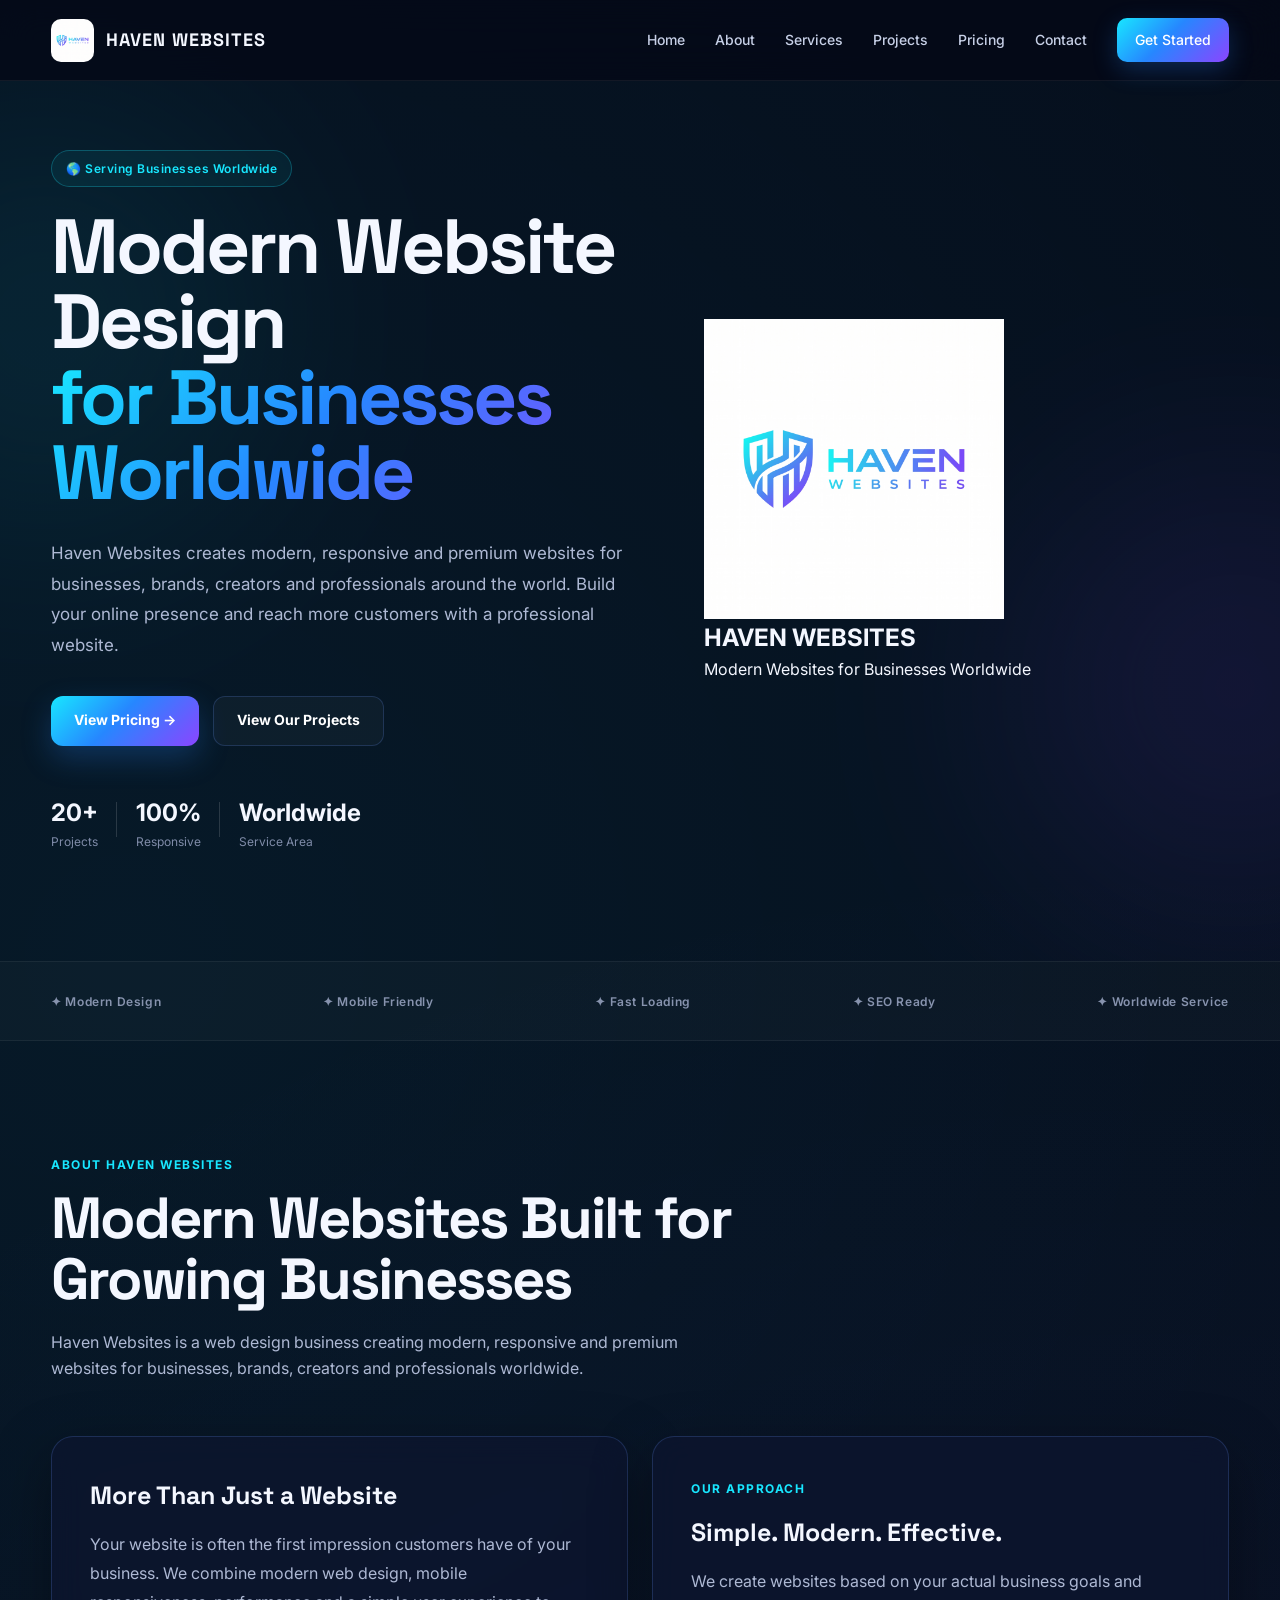
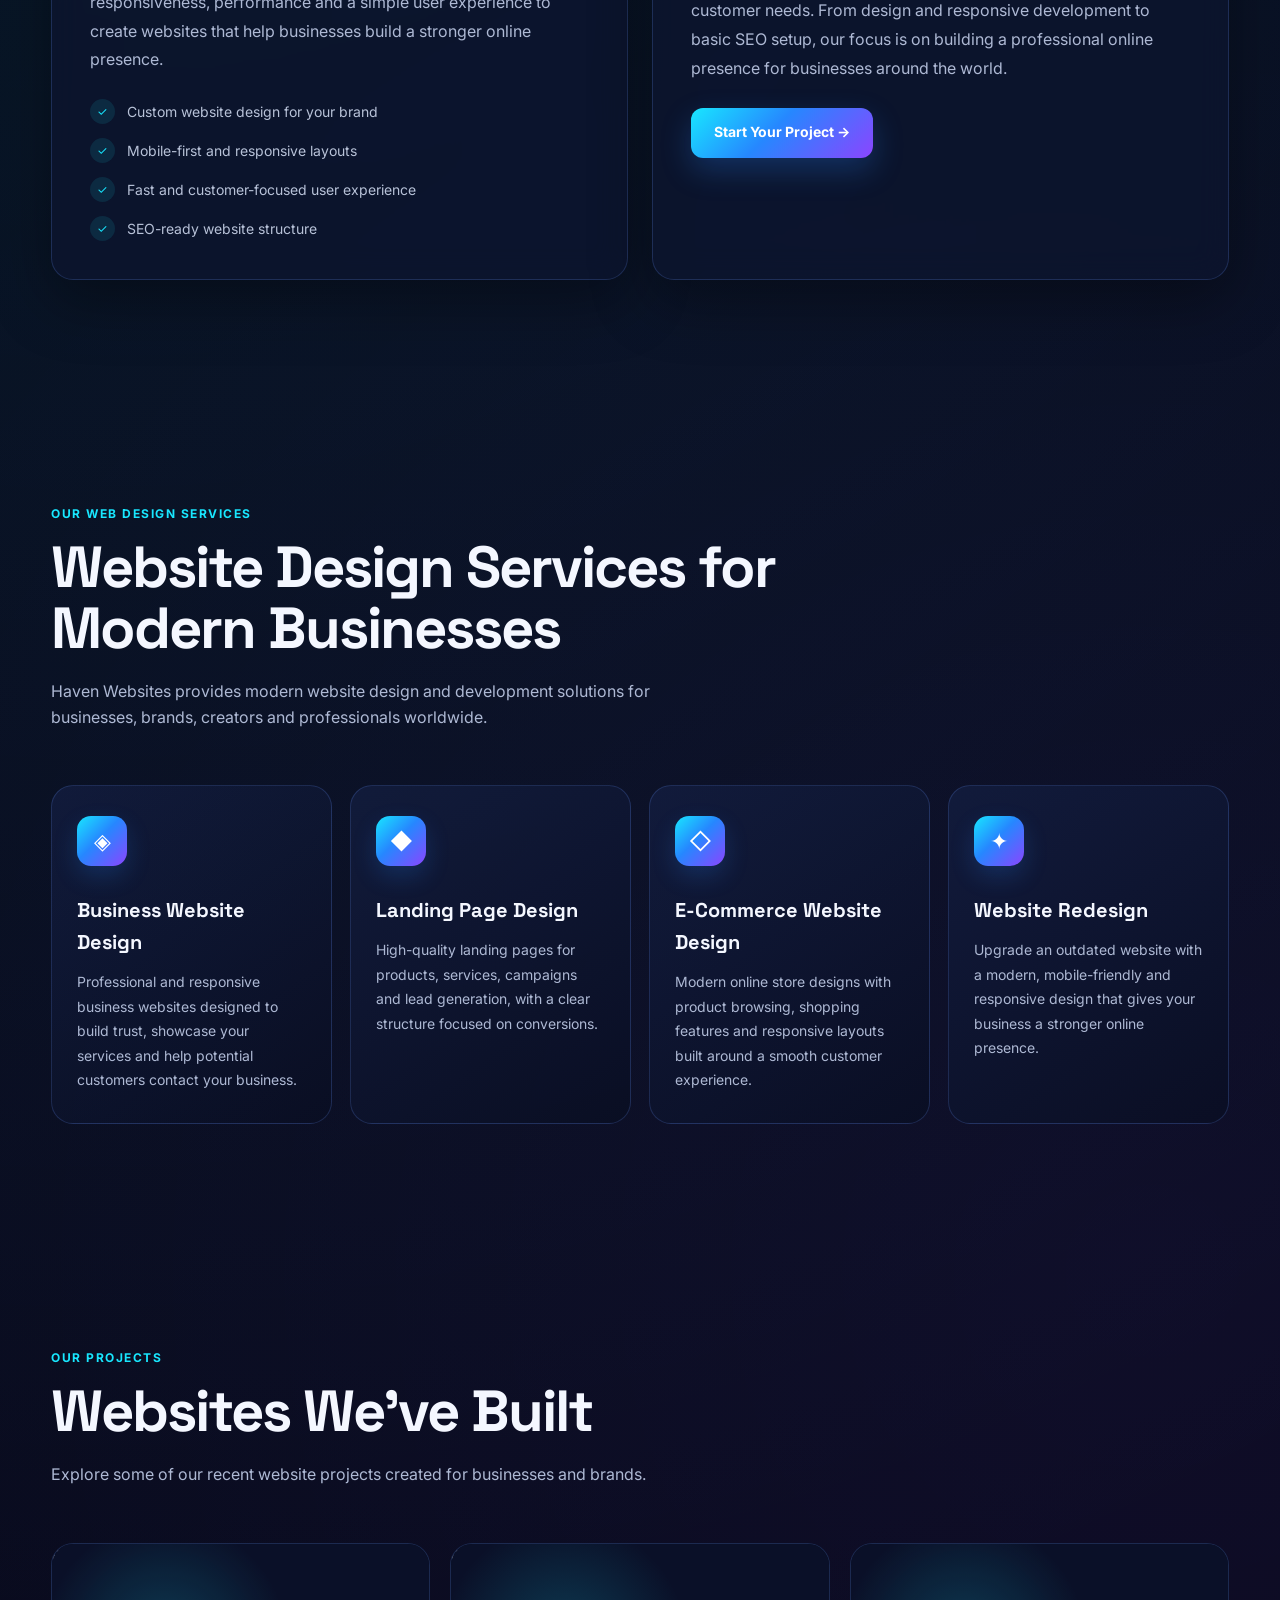
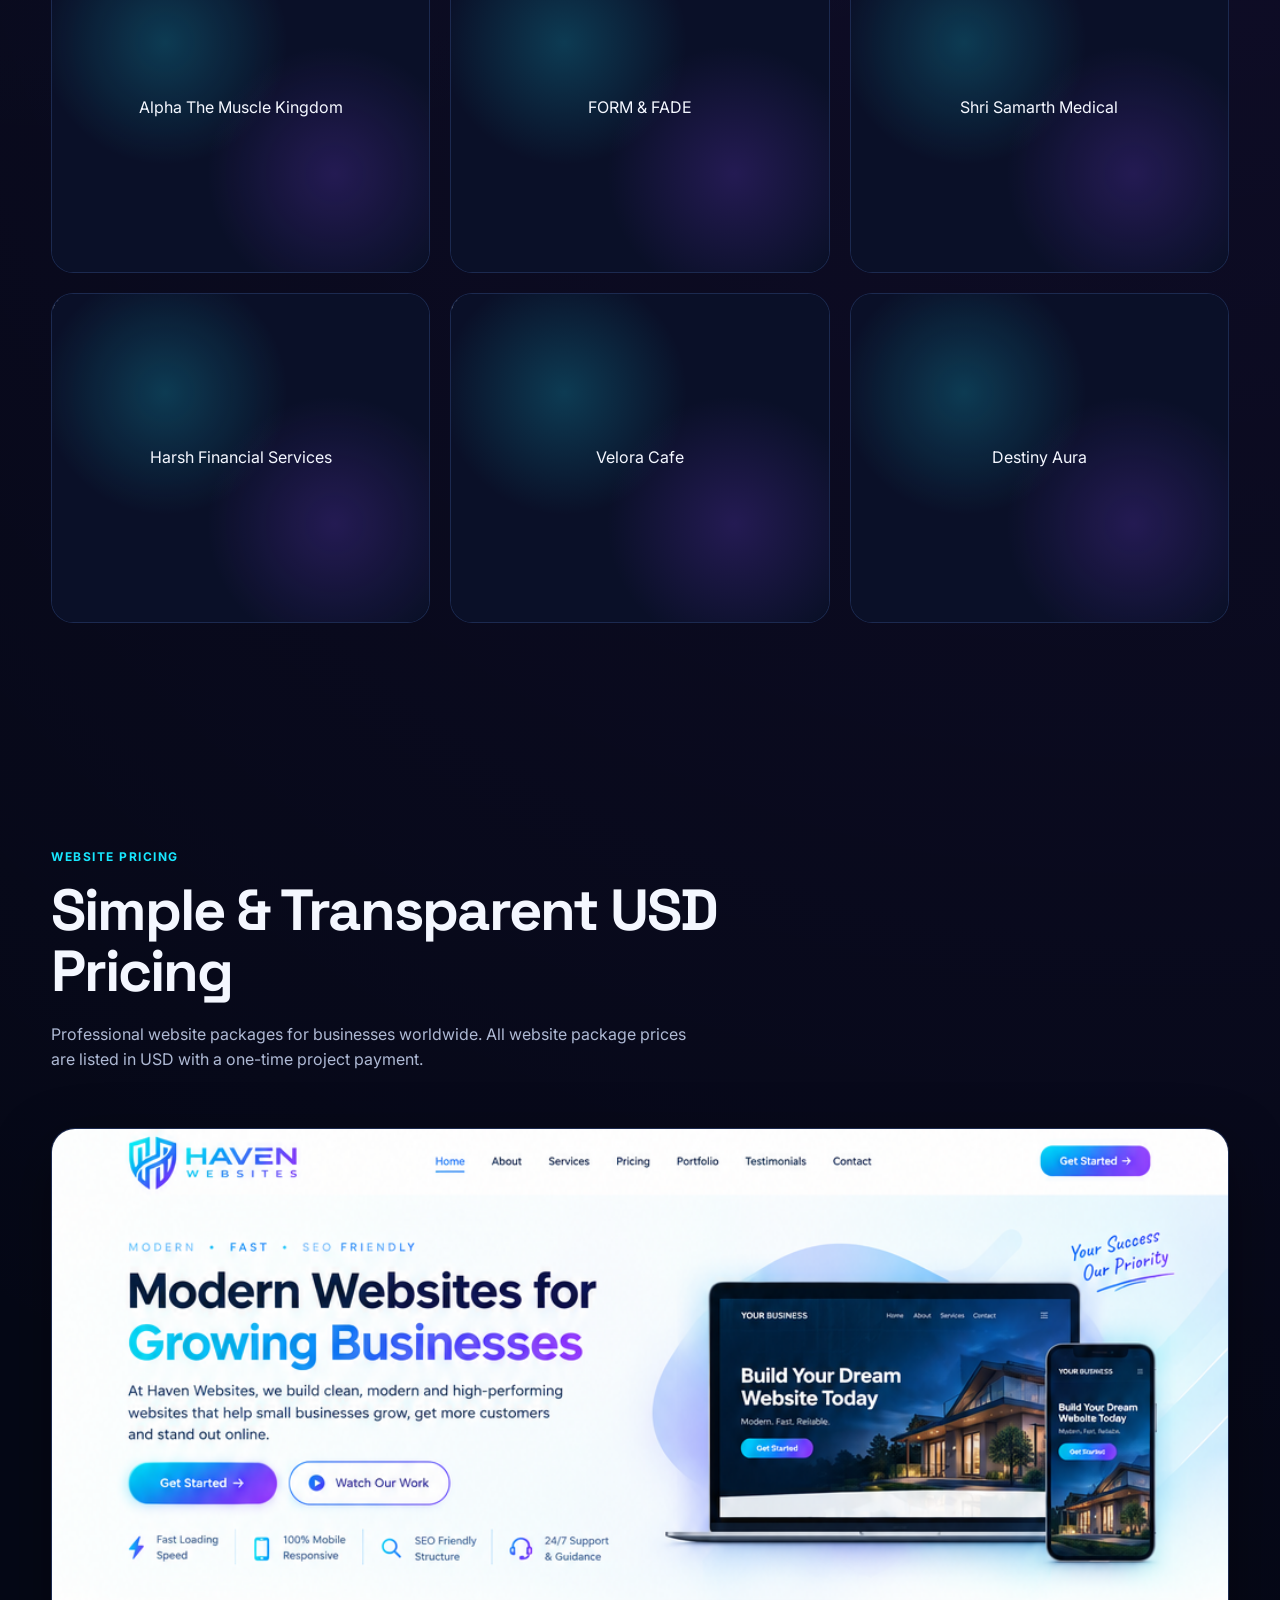
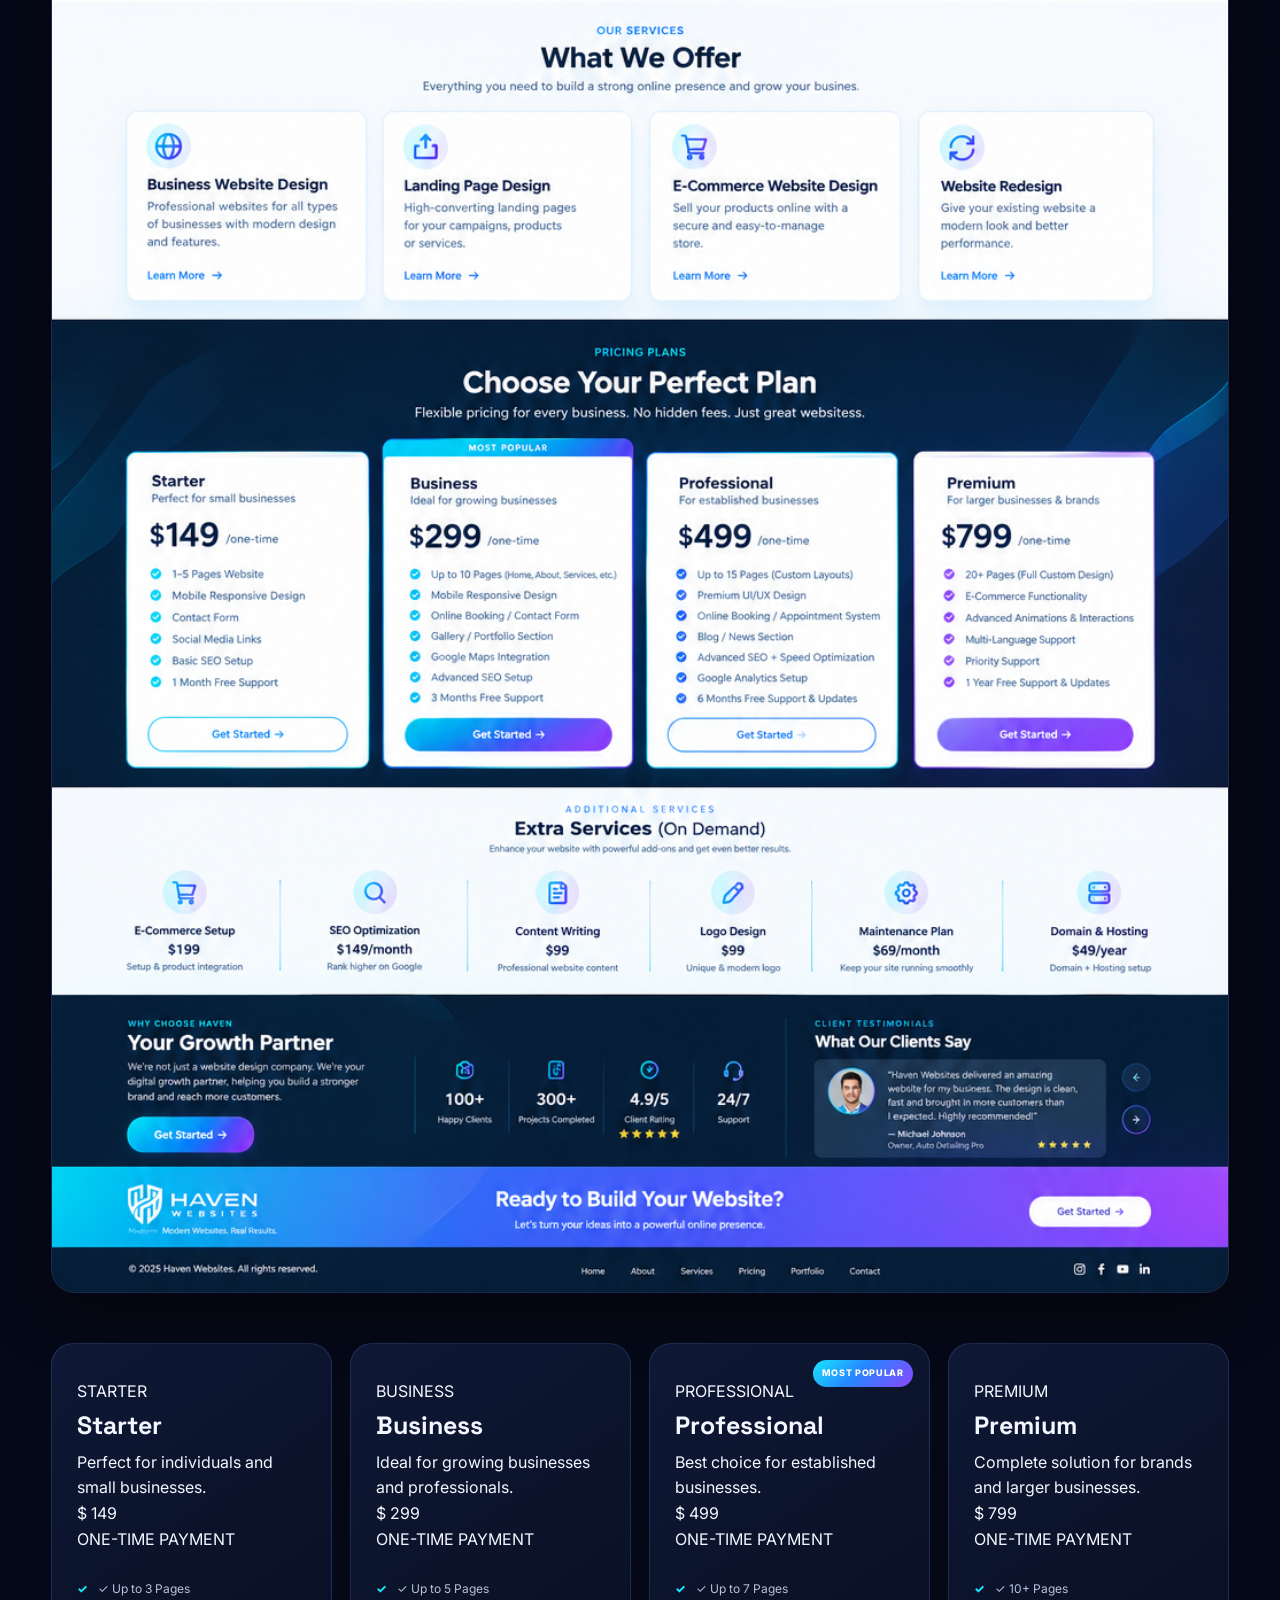
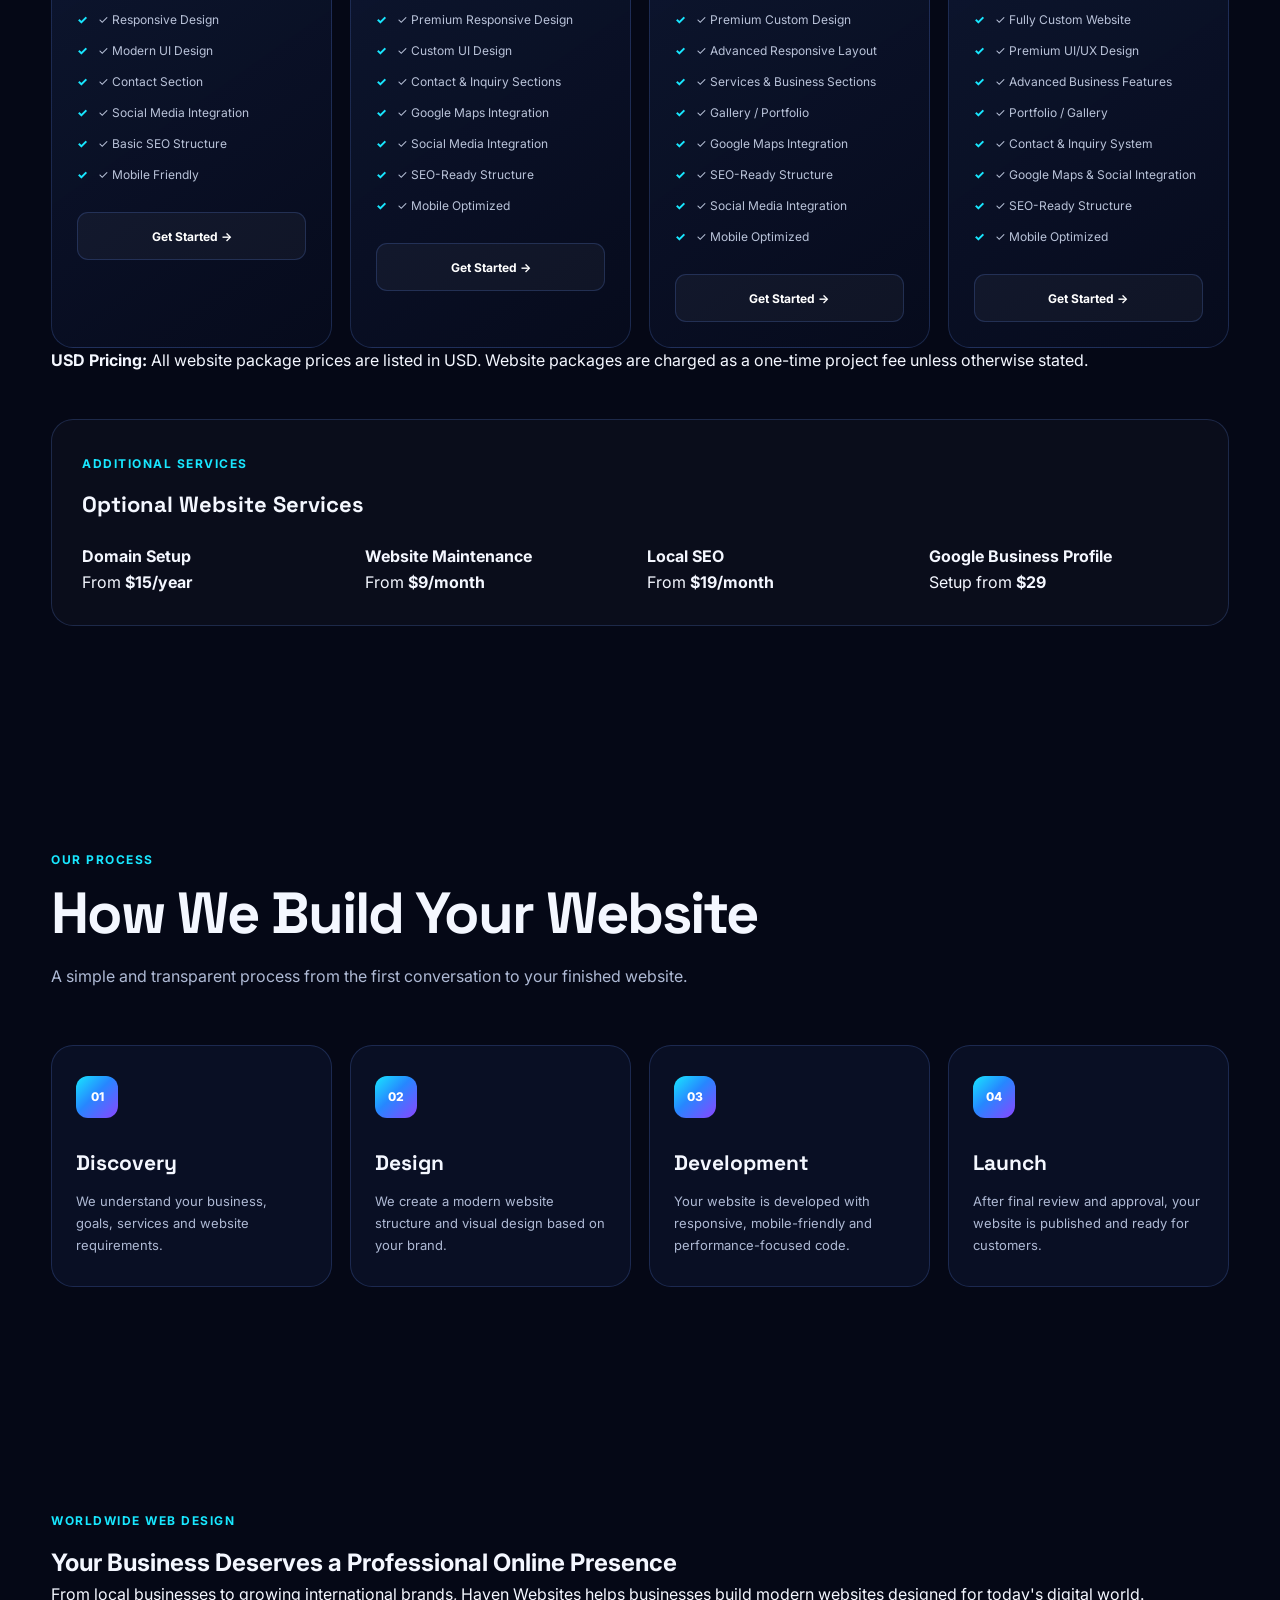
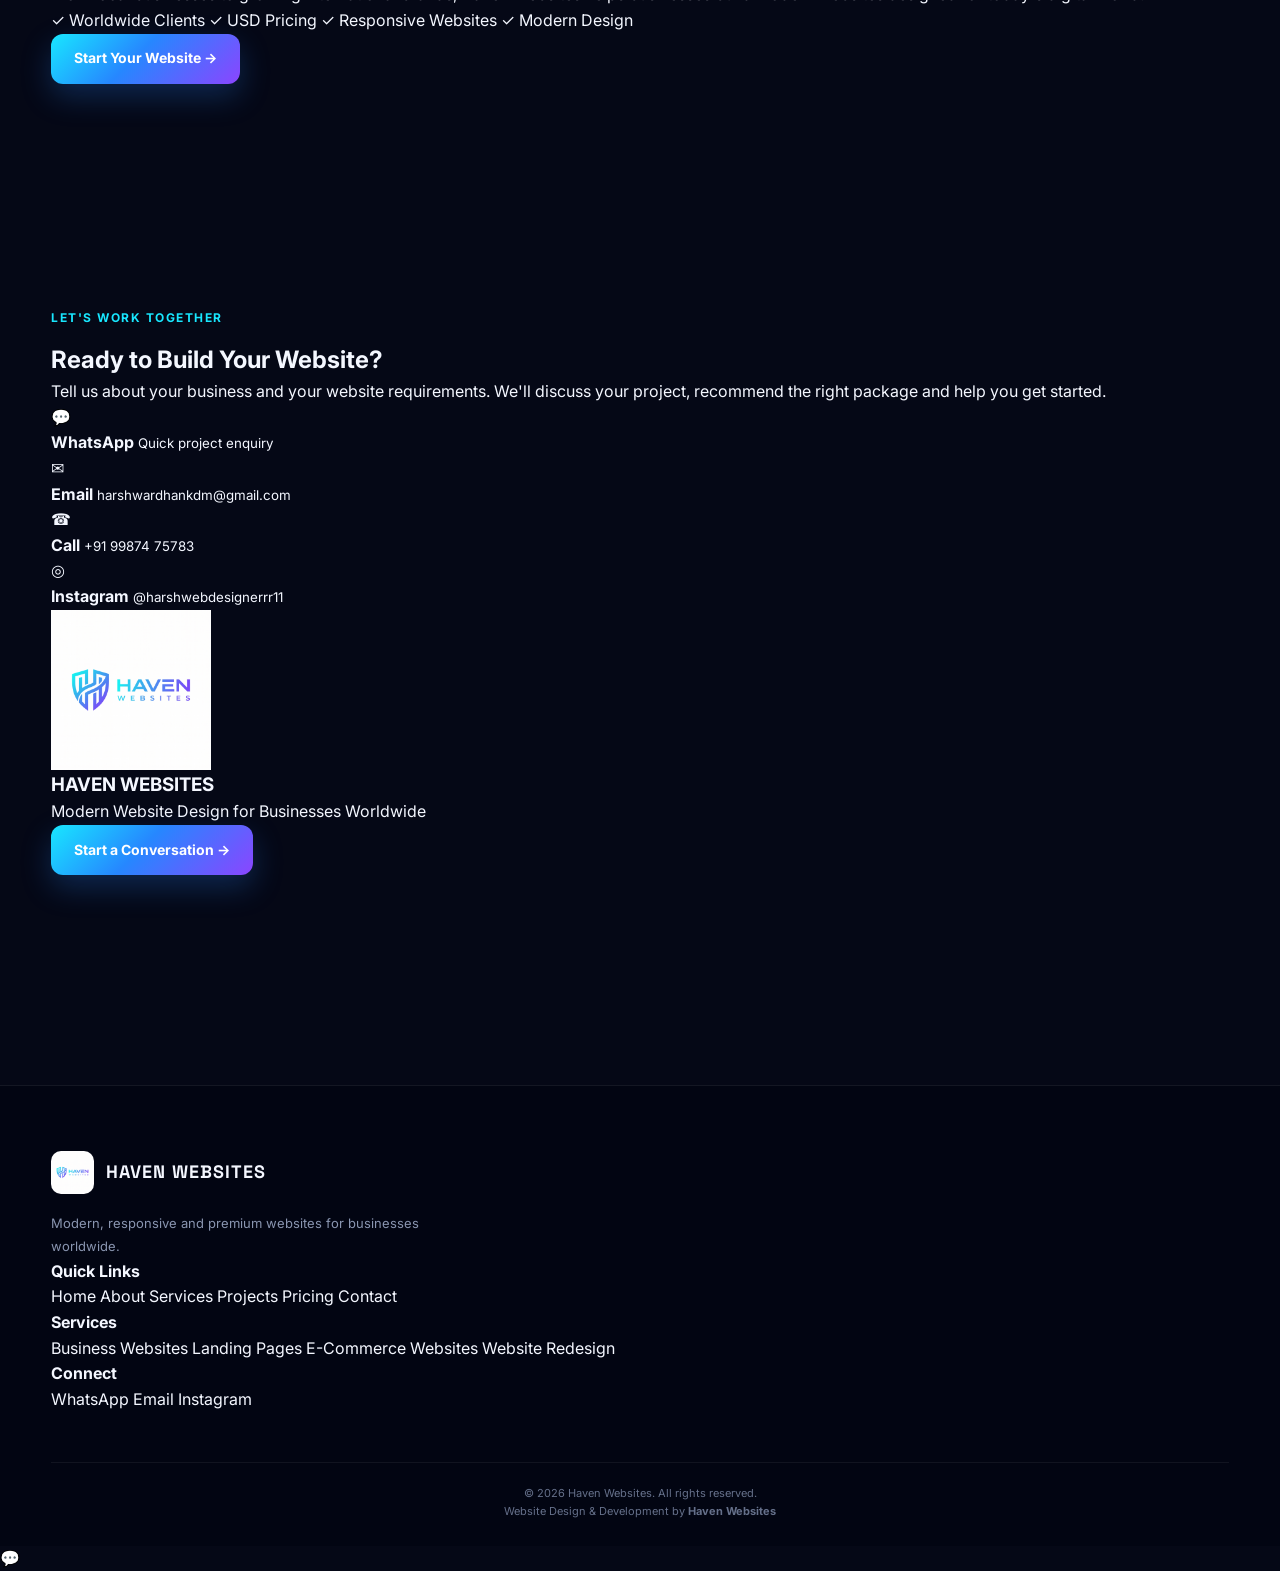
==== commit fb9a8b8b: "Update projects section with all 6 live project links and refresh international USD pricing." ====
--- a/index.html
+++ b/index.html
@@ -704,7 +704,7 @@
         <div class="projects-grid">
 
 
-            <!-- PROJECT 1 -->
+            <!-- ALPHA THE MUSCLE KINGDOM -->
 
             <article class="project-card">
 
@@ -744,7 +744,7 @@
             </article>
 
 
-            <!-- PROJECT 2 -->
+            <!-- FORM & FADE -->
 
             <article class="project-card">
 
@@ -785,7 +785,7 @@
             </article>
 
 
-            <!-- PROJECT 3 -->
+            <!-- SHRI SAMARTH MEDICAL -->
 
             <article class="project-card">
 
@@ -809,7 +809,7 @@
 
                     <p>
                         Clean and responsive website created
-                        for a local medical store.
+                        for a medical store.
                     </p>
 
                     <a href="https://harshwebstudio.github.io/SHRI-SAMARTH-MEDICAL/"
@@ -825,7 +825,7 @@
             </article>
 
 
-            <!-- PROJECT 4 -->
+            <!-- HARSH FINANCIAL SERVICES -->
 
             <article class="project-card">
 
@@ -866,14 +866,14 @@
             </article>
 
 
-            <!-- PROJECT 5 -->
+            <!-- VELORA CAFE -->
 
             <article class="project-card">
 
                 <div class="project-image">
 
                     <div class="project-placeholder">
-                        Velora Fashion
+                        Velora Cafe
                     </div>
 
                 </div>
@@ -881,20 +881,19 @@
                 <div class="project-content">
 
                     <span class="project-category">
-                        Fashion & E-Commerce
+                        Cafe & Hospitality
                     </span>
 
                     <h3>
-                        Velora Fashion
+                        Velora Cafe
                     </h3>
 
                     <p>
-                        Modern fashion shopping experience
-                        designed with products, categories
-                        and customer-friendly navigation.
+                        Modern cafe website designed to showcase
+                        the brand, menu and customer experience.
                     </p>
 
-                    <a href="https://harshwebstudio.github.io/VELORA-FASHION-/"
+                    <a href="https://harshwebstudio.github.io/velora-cafe/"
                        target="_blank"
                        rel="noopener noreferrer">
 
@@ -907,14 +906,14 @@
             </article>
 
 
-            <!-- PROJECT 6 -->
+            <!-- DESTINY AURA -->
 
             <article class="project-card">
 
                 <div class="project-image">
 
                     <div class="project-placeholder">
-                        Destini Aura
+                        Destiny Aura
                     </div>
 
                 </div>
@@ -926,7 +925,7 @@
                     </span>
 
                     <h3>
-                        Destini Aura
+                        Destiny Aura
                     </h3>
 
                     <p>
@@ -952,6 +951,9 @@
     </div>
 
 </section>
+            
+            
+                    
 
 
 
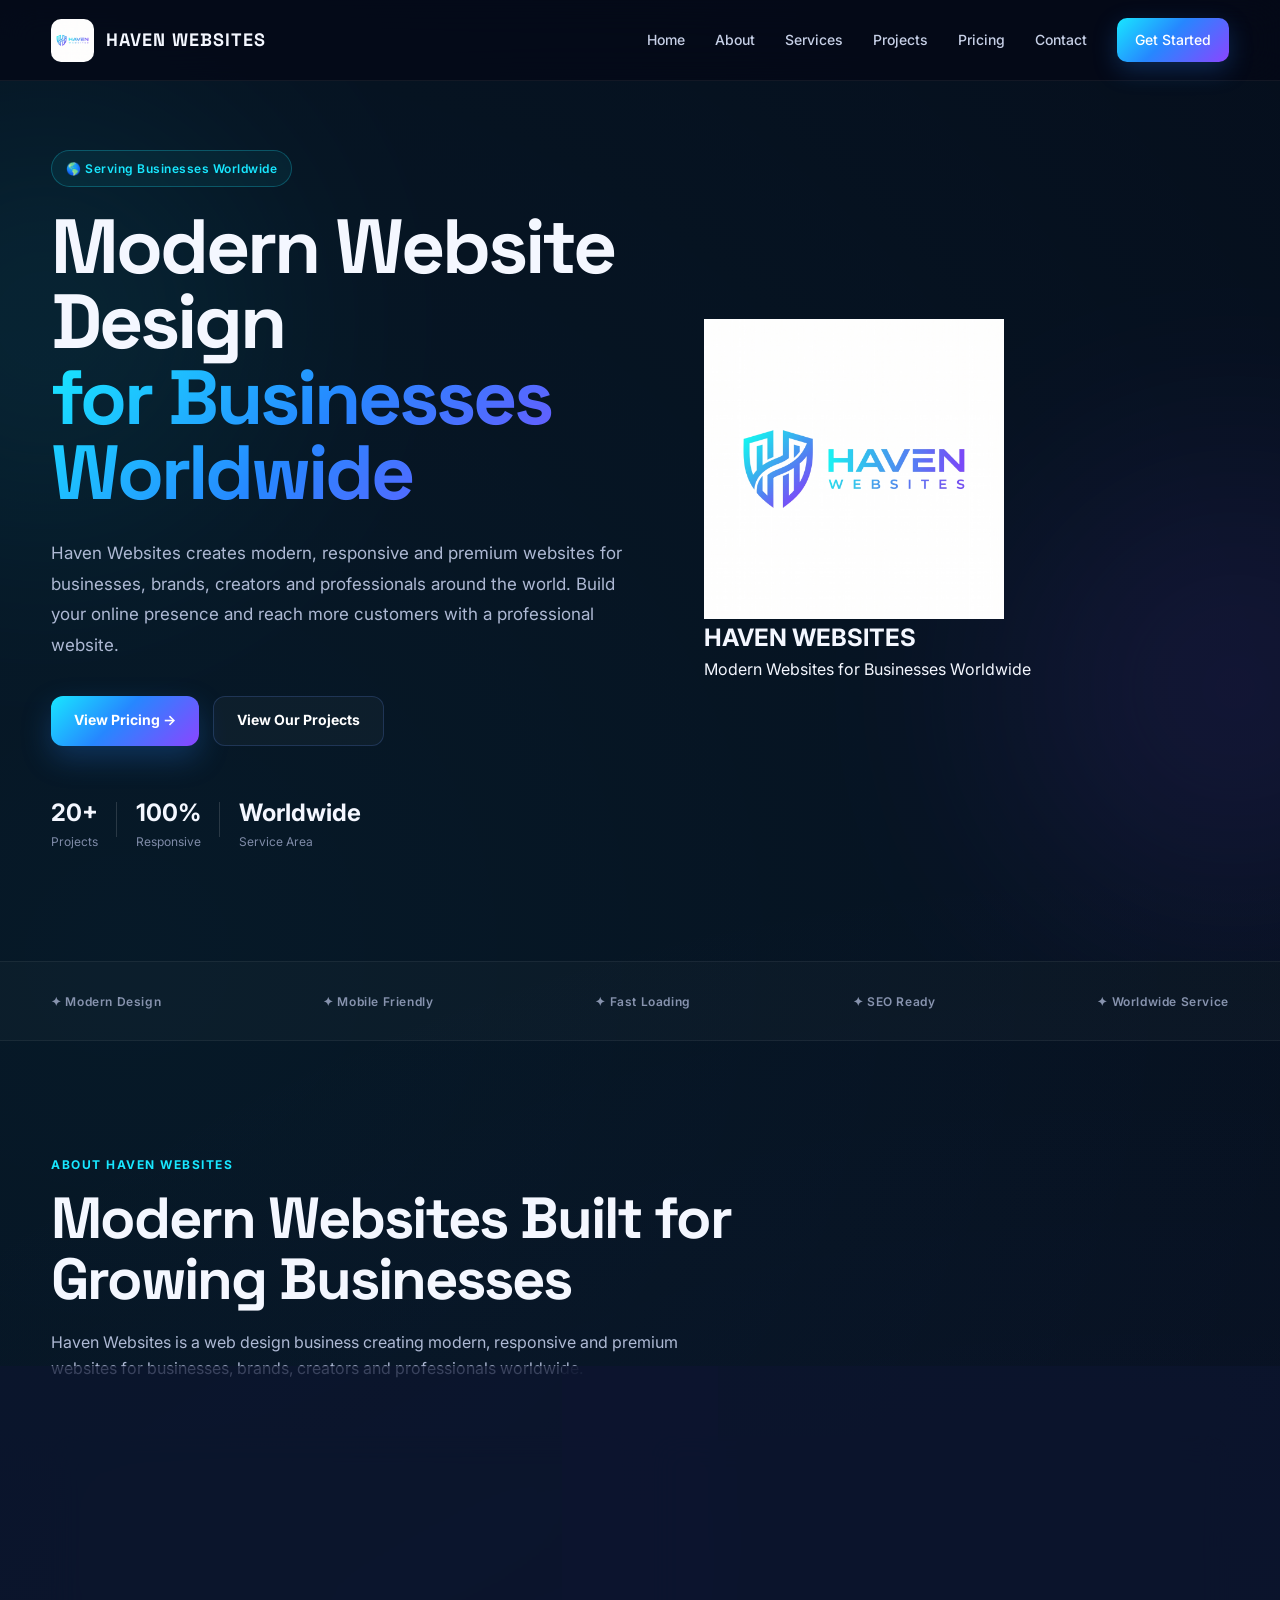
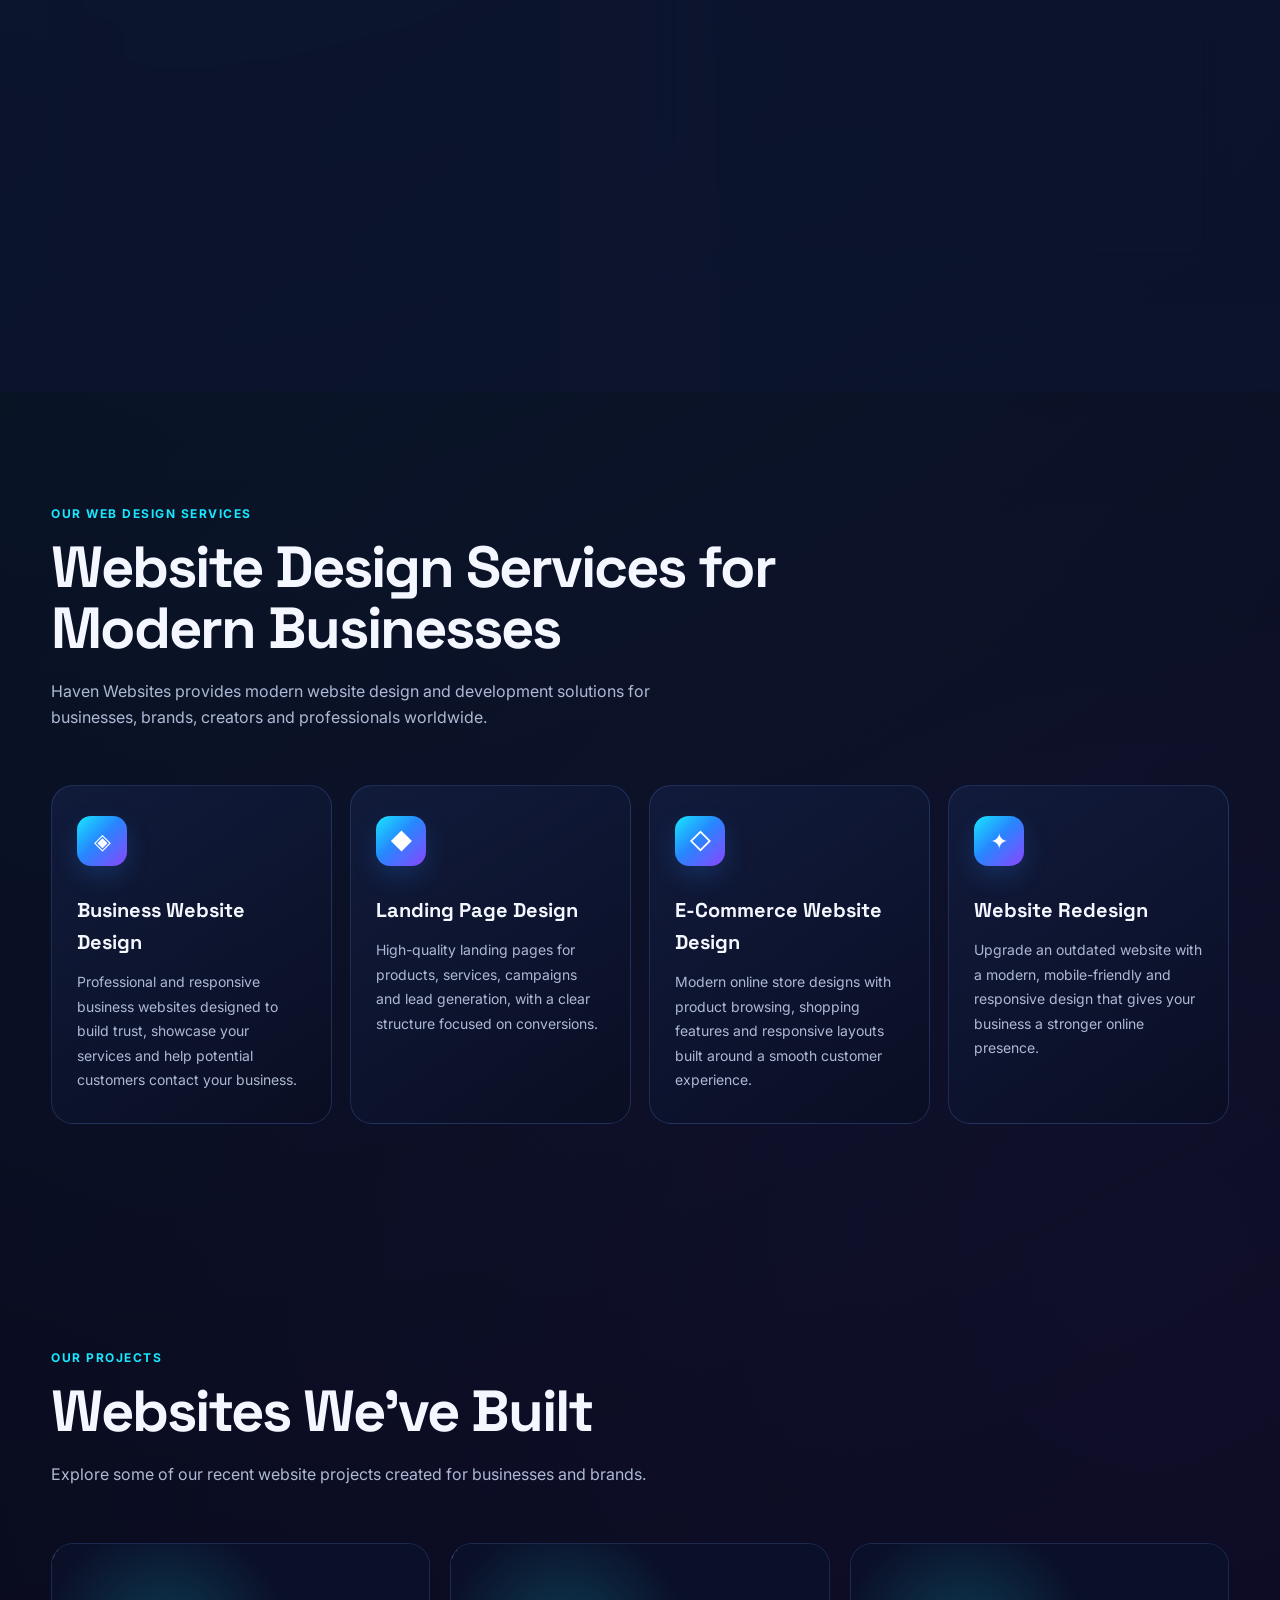
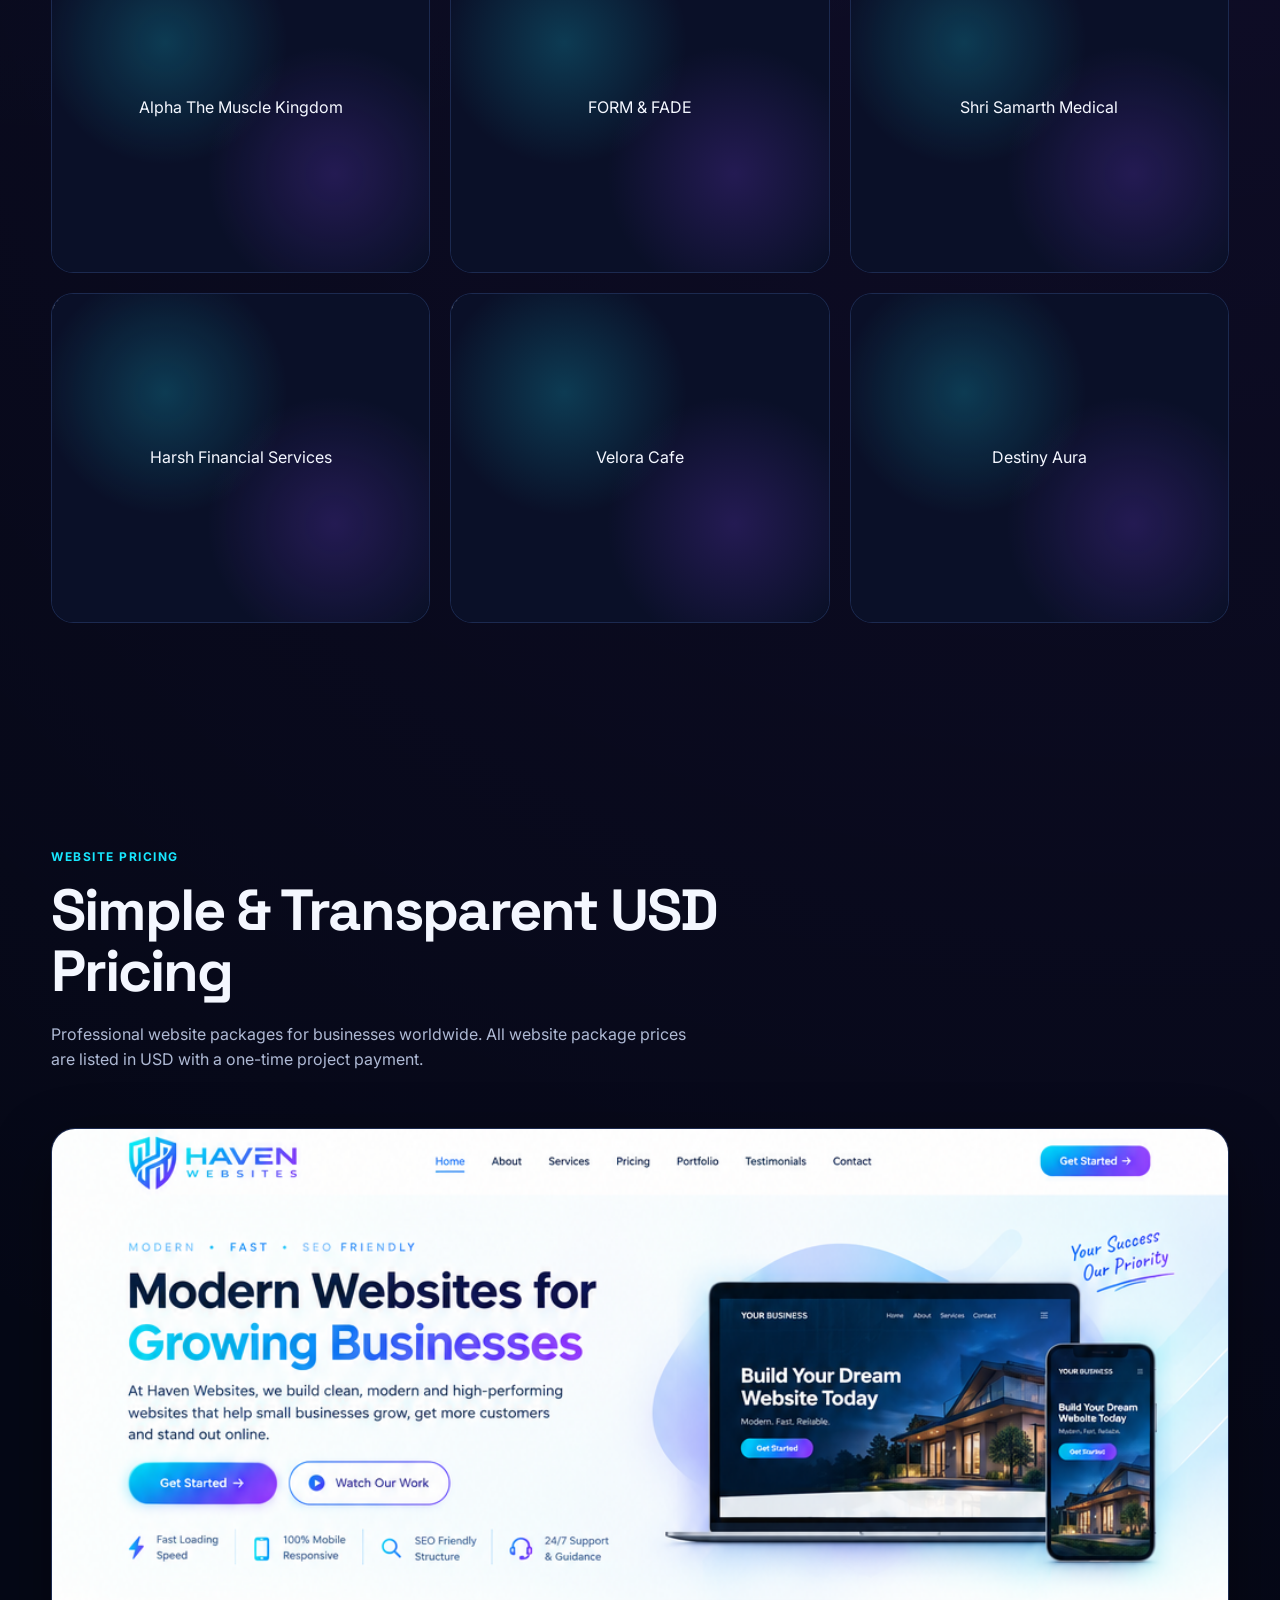
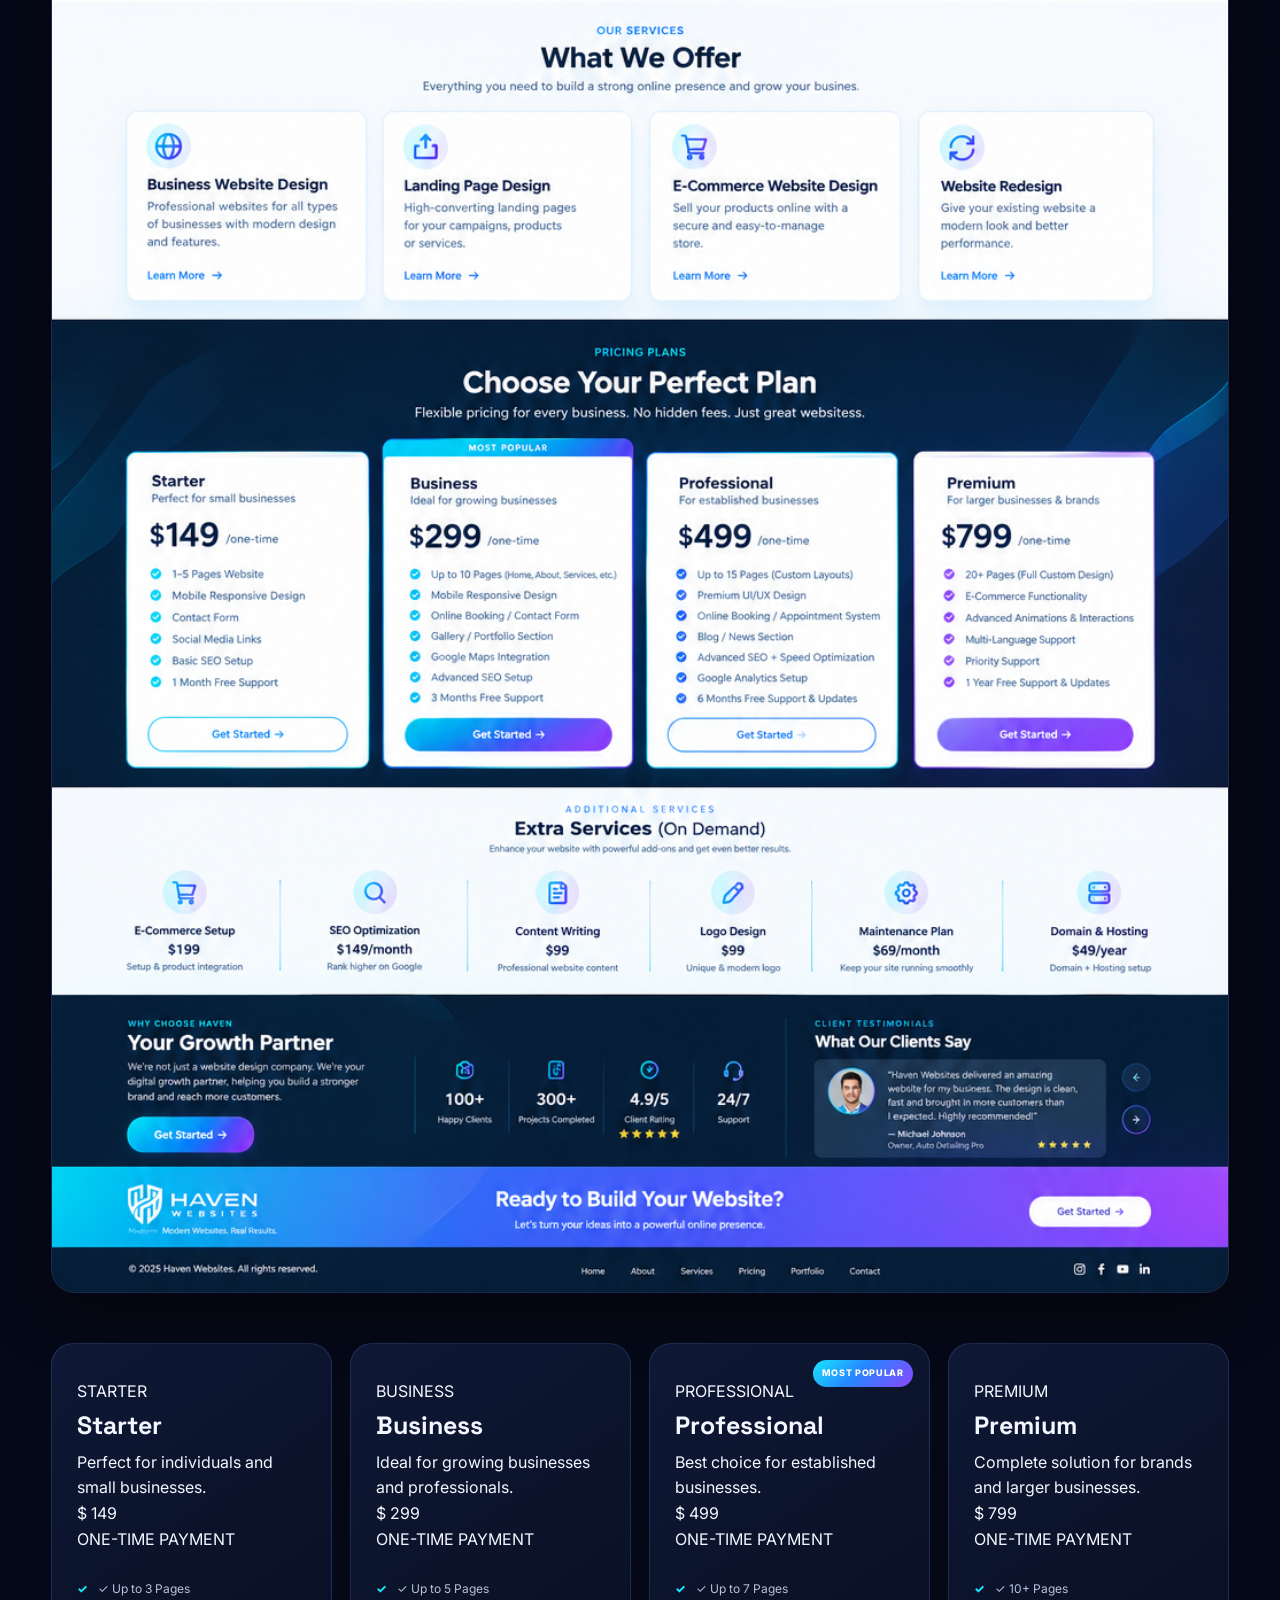
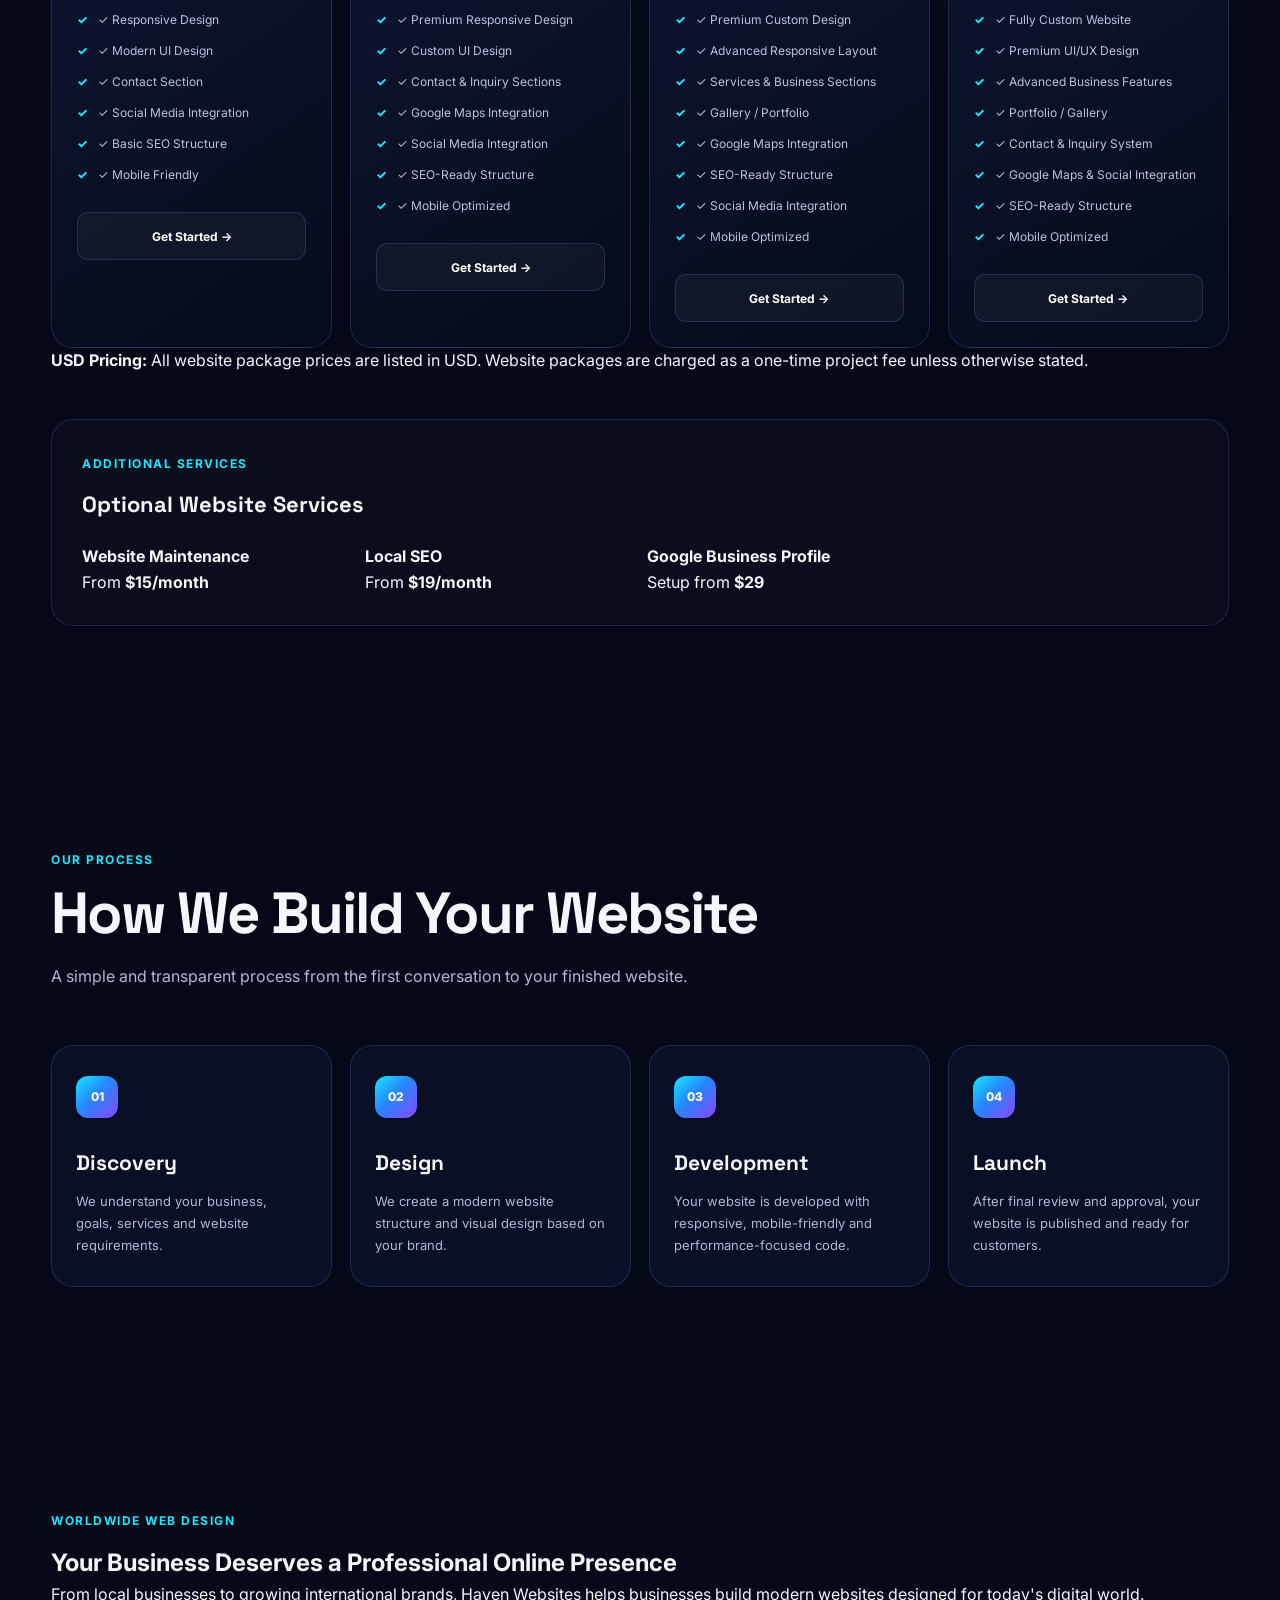
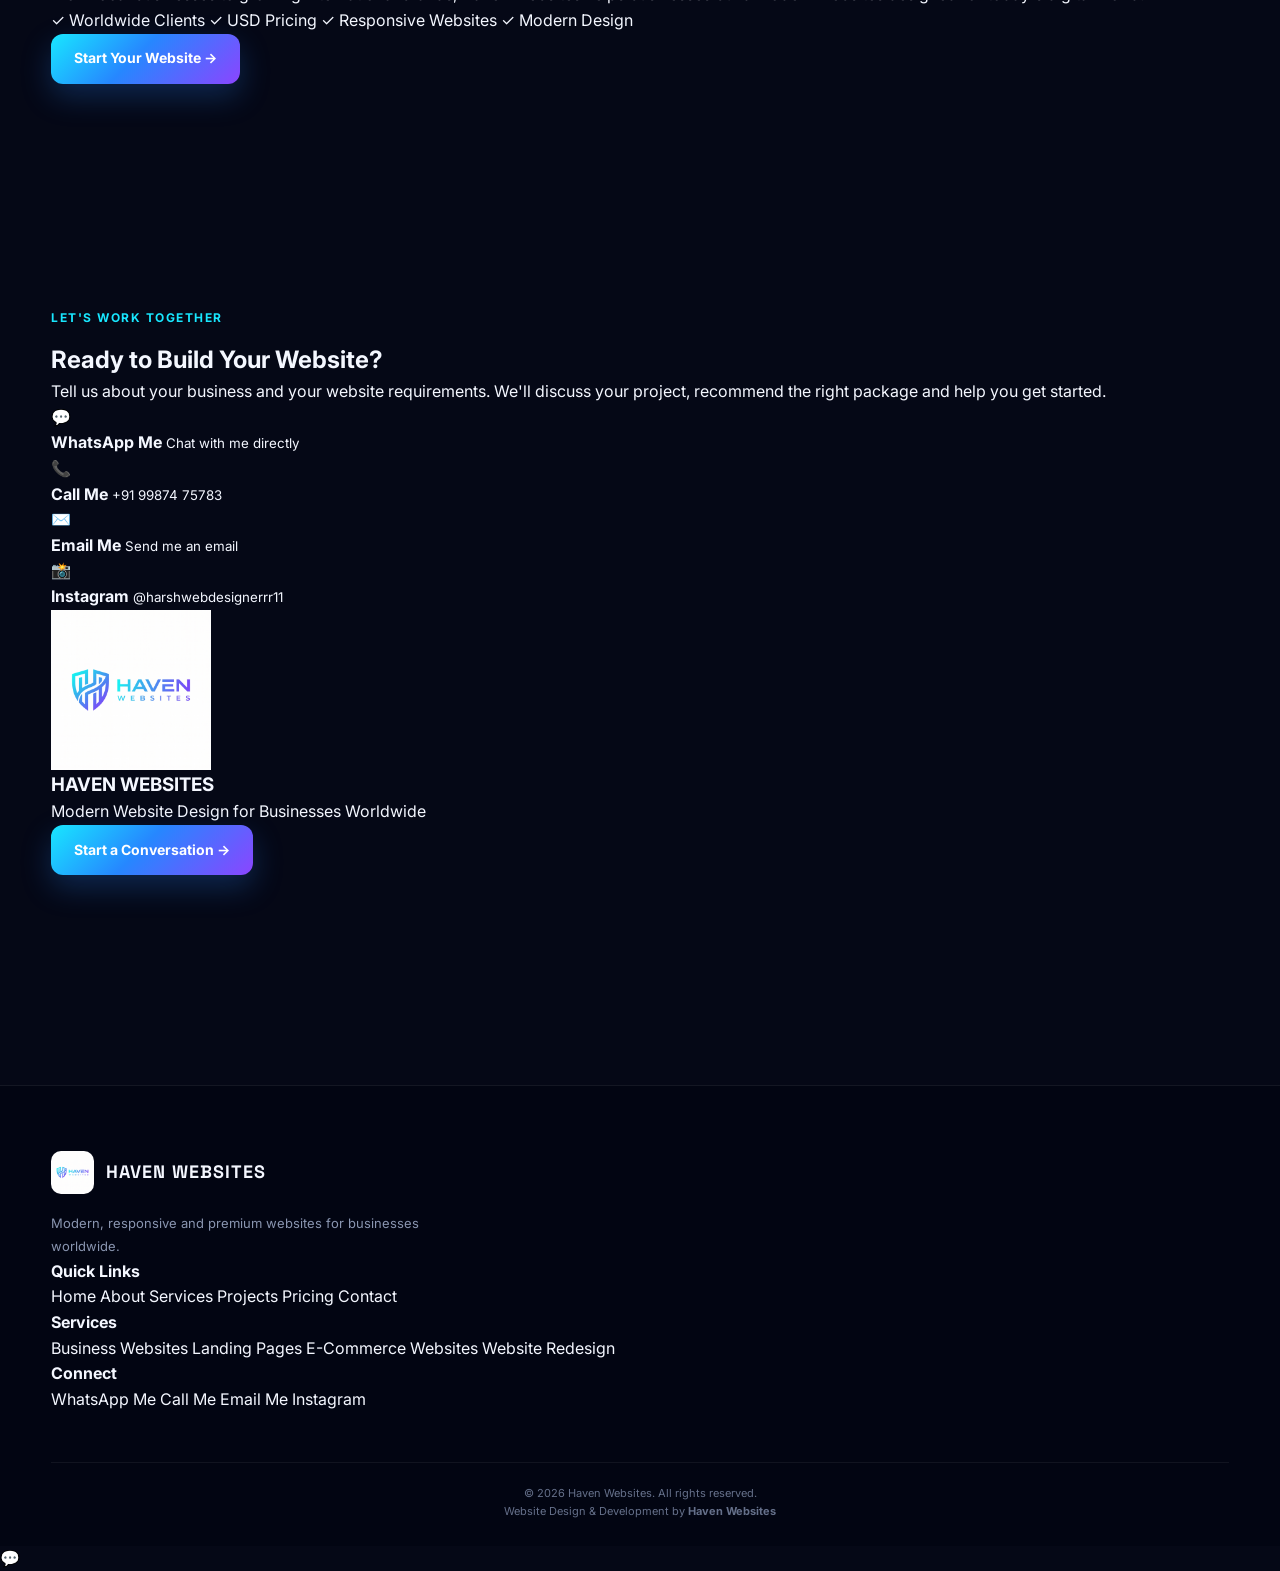
==== commit 4ecb3253: "Update maintenance pricing to $15/month and remove domain setup from additional services." ====
--- a/index.html
+++ b/index.html
@@ -1379,82 +1379,86 @@
         </div>
 
 
-        <!-- ADDITIONAL SERVICES -->
-
-        <div class="additional-services">
-
-            <div class="section-tag">
-                Additional Services
-            </div>
-
-            <h3>
-                Optional Website Services
-            </h3>
-
-
-            <div class="additional-grid">
-
-
-                <div class="additional-card">
-
-                    <h4>
-                        Domain Setup
-                    </h4>
-
-                    <p>
-                        From <strong>$15/year</strong>
-                    </p>
-
-                </div>
-
-
-                <div class="additional-card">
-
-                    <h4>
-                        Website Maintenance
-                    </h4>
-
-                    <p>
-                        From <strong>$9/month</strong>
-                    </p>
-
-                </div>
-
-
-                <div class="additional-card">
-
-                    <h4>
-                        Local SEO
-                    </h4>
-
-                    <p>
-                        From <strong>$19/month</strong>
-                    </p>
-
-                </div>
-
-
-                <div class="additional-card">
-
-                    <h4>
-                        Google Business Profile
-                    </h4>
-
-                    <p>
-                        Setup from <strong>$29</strong>
-                    </p>
-
-                </div>
-
-
-            </div>
-
-        </div>
-
+        
+
+            <!-- =========================================
+     ADDITIONAL SERVICES
+========================================= -->
+
+<div class="additional-services">
+
+    <div class="section-tag">
+        Additional Services
     </div>
 
-    </section>
-    <!-- =========================================
+    <h3>
+        Optional Website Services
+    </h3>
+
+
+    <div class="additional-grid">
+
+
+        <!-- WEBSITE MAINTENANCE -->
+
+        <div class="additional-card">
+
+            <h4>
+                Website Maintenance
+            </h4>
+
+            <p>
+                From <strong>$15/month</strong>
+            </p>
+
+        </div>
+
+
+        <!-- LOCAL SEO -->
+
+        <div class="additional-card">
+
+            <h4>
+                Local SEO
+            </h4>
+
+            <p>
+                From <strong>$19/month</strong>
+            </p>
+
+        </div>
+
+
+        <!-- GOOGLE BUSINESS PROFILE -->
+
+        <div class="additional-card">
+
+            <h4>
+                Google Business Profile
+            </h4>
+
+            <p>
+                Setup from <strong>$29</strong>
+            </p>
+
+        </div>
+
+
+    </div>
+
+</div>
+
+</div>
+
+</section>
+
+                
+
+
+
+                    
+                                           
+<!-- =========================================
      PROCESS
 ========================================= -->
 
@@ -1635,7 +1639,6 @@
          aria-labelledby="contact-title">
 
     <div class="container">
-
 
         <div class="contact-wrapper">
 
@@ -1660,15 +1663,20 @@
                 </p>
 
 
+                <!-- =========================================
+                     CONTACT BUTTONS
+                ========================================= -->
+
                 <div class="contact-options">
 
 
-                    <!-- WHATSAPP -->
-
-                    <a href="https://wa.me/919987475783"
+                    <!-- WHATSAPP ME -->
+
+                    <a href="https://wa.me/919987475783?text=Hi%20Harsh%2C%20I%27m%20interested%20in%20a%20website%20for%20my%20business."
                        target="_blank"
                        rel="noopener noreferrer"
-                       class="contact-option">
+                       class="contact-option"
+                       aria-label="WhatsApp Haven Websites">
 
                         <span class="contact-icon"
                               aria-hidden="true">
@@ -1678,11 +1686,11 @@
                         <div>
 
                             <strong>
-                                WhatsApp
+                                WhatsApp Me
                             </strong>
 
                             <small>
-                                Quick project enquiry
+                                Chat with me directly
                             </small>
 
                         </div>
@@ -1690,45 +1698,22 @@
                     </a>
 
 
-                    <!-- EMAIL -->
-
-                    <a href="mailto:harshwardhankdm@gmail.com"
-                       class="contact-option">
+
+                    <!-- CALL ME -->
+
+                    <a href="tel:+919987475783"
+                       class="contact-option"
+                       aria-label="Call Haven Websites">
 
                         <span class="contact-icon"
                               aria-hidden="true">
-                            ✉
+                            📞
                         </span>
 
                         <div>
 
                             <strong>
-                                Email
-                            </strong>
-
-                            <small>
-                                harshwardhankdm@gmail.com
-                            </small>
-
-                        </div>
-
-                    </a>
-
-
-                    <!-- CALL -->
-
-                    <a href="tel:+919987475783"
-                       class="contact-option">
-
-                        <span class="contact-icon"
-                              aria-hidden="true">
-                            ☎
-                        </span>
-
-                        <div>
-
-                            <strong>
-                                Call
+                                Call Me
                             </strong>
 
                             <small>
@@ -1740,16 +1725,45 @@
                     </a>
 
 
+
+                    <!-- EMAIL ME -->
+
+                    <a href="mailto:harshwardhankdm@gmail.com?subject=Website%20Project%20Enquiry"
+                       class="contact-option"
+                       aria-label="Email Haven Websites">
+
+                        <span class="contact-icon"
+                              aria-hidden="true">
+                            ✉️
+                        </span>
+
+                        <div>
+
+                            <strong>
+                                Email Me
+                            </strong>
+
+                            <small>
+                                Send me an email
+                            </small>
+
+                        </div>
+
+                    </a>
+
+
+
                     <!-- INSTAGRAM -->
 
                     <a href="https://instagram.com/harshwebdesignerrr11"
                        target="_blank"
                        rel="noopener noreferrer"
-                       class="contact-option">
+                       class="contact-option"
+                       aria-label="Visit Haven Websites Instagram">
 
                         <span class="contact-icon"
                               aria-hidden="true">
-                            ◎
+                            📸
                         </span>
 
                         <div>
@@ -1771,6 +1785,9 @@
 
             </div>
 
+
+
+            <!-- CONTACT CARD -->
 
             <div class="contact-card">
 
@@ -1853,6 +1870,9 @@
             </div>
 
 
+
+            <!-- QUICK LINKS -->
+
             <div class="footer-links">
 
                 <h4>
@@ -1886,6 +1906,9 @@
             </div>
 
 
+
+            <!-- SERVICES -->
+
             <div class="footer-links">
 
                 <h4>
@@ -1911,25 +1934,38 @@
             </div>
 
 
+
+            <!-- CONNECT -->
+
             <div class="footer-links">
 
                 <h4>
                     Connect
                 </h4>
 
+
                 <a href="https://wa.me/919987475783"
                    target="_blank"
                    rel="noopener noreferrer">
 
-                    WhatsApp
-
-                </a>
+                    WhatsApp Me
+
+                </a>
+
+
+                <a href="tel:+919987475783">
+
+                    Call Me
+
+                </a>
+
 
                 <a href="mailto:harshwardhankdm@gmail.com">
 
-                    Email
-
-                </a>
+                    Email Me
+
+                </a>
+
 
                 <a href="https://instagram.com/harshwebdesignerrr11"
                    target="_blank"
@@ -1943,6 +1979,7 @@
 
 
         </div>
+
 
 
         <div class="footer-bottom">
@@ -1994,4 +2031,3 @@
 </body>
 
 </html>
-    
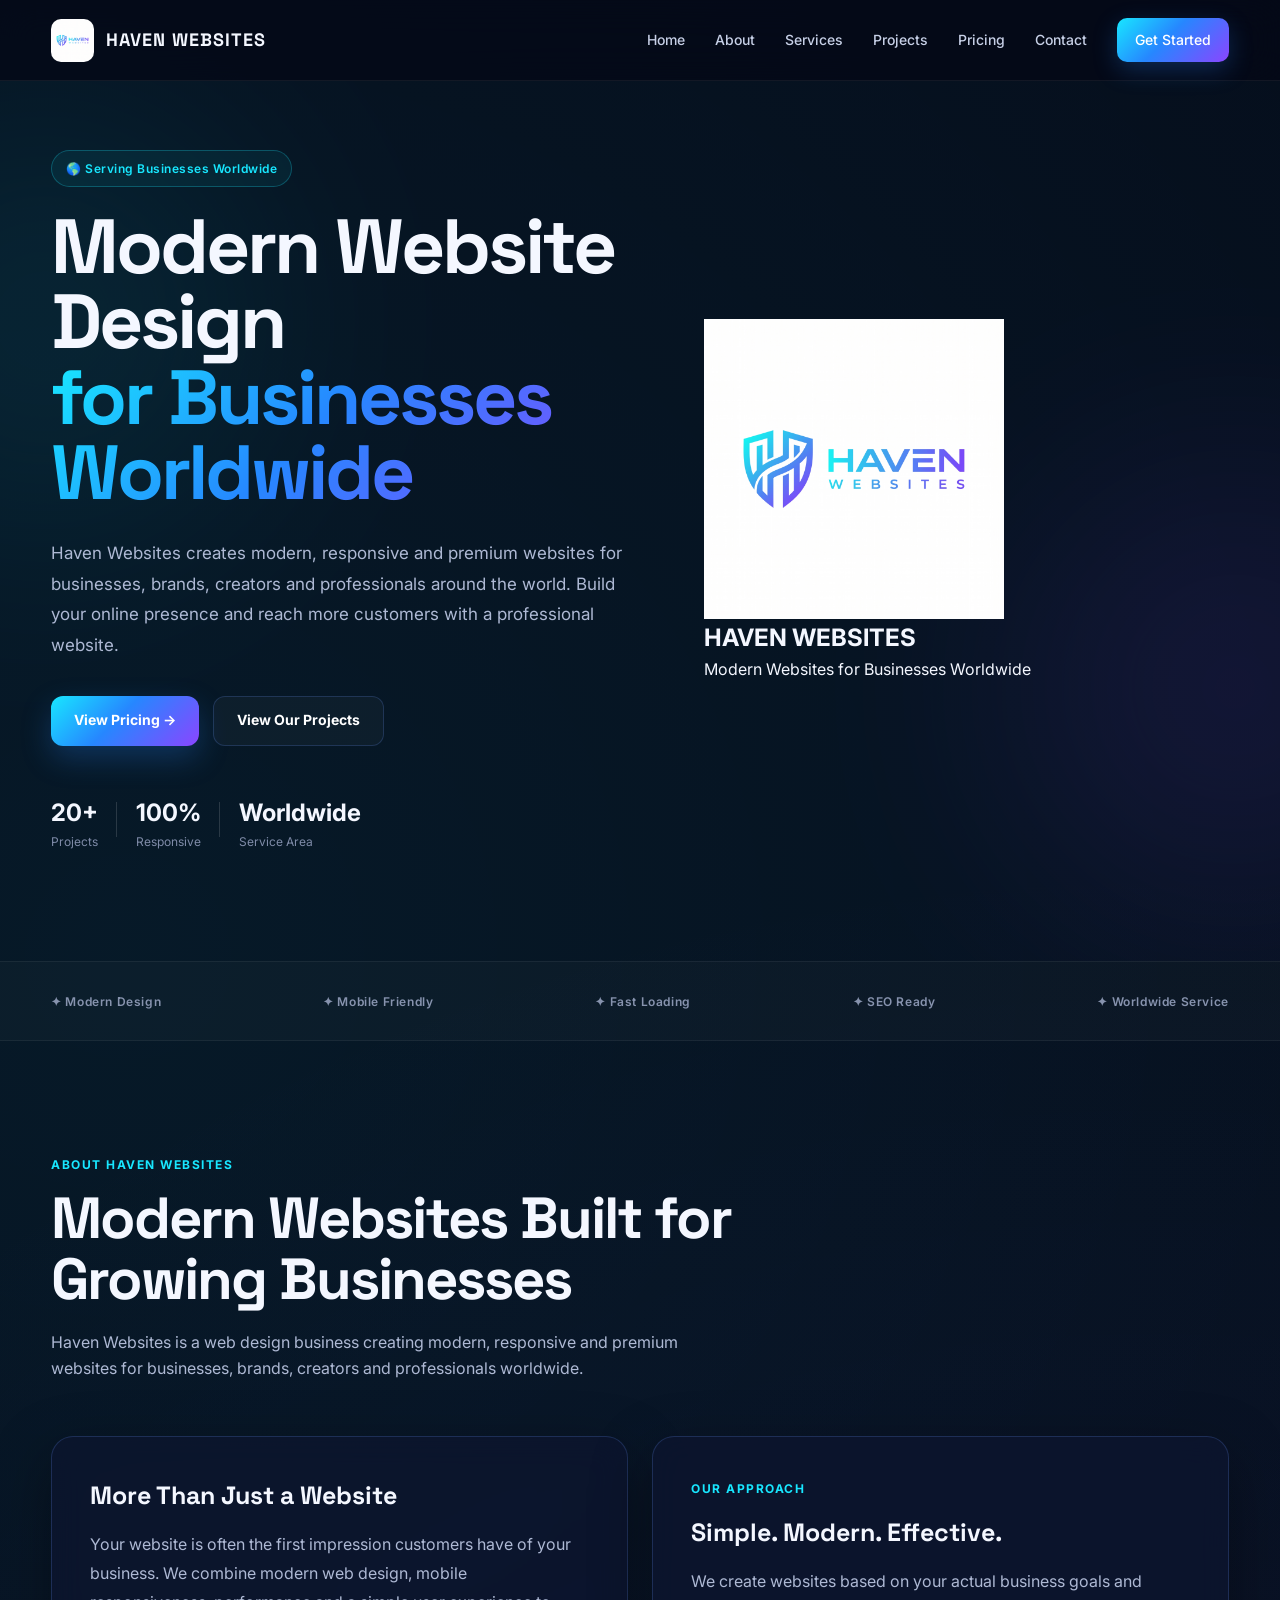
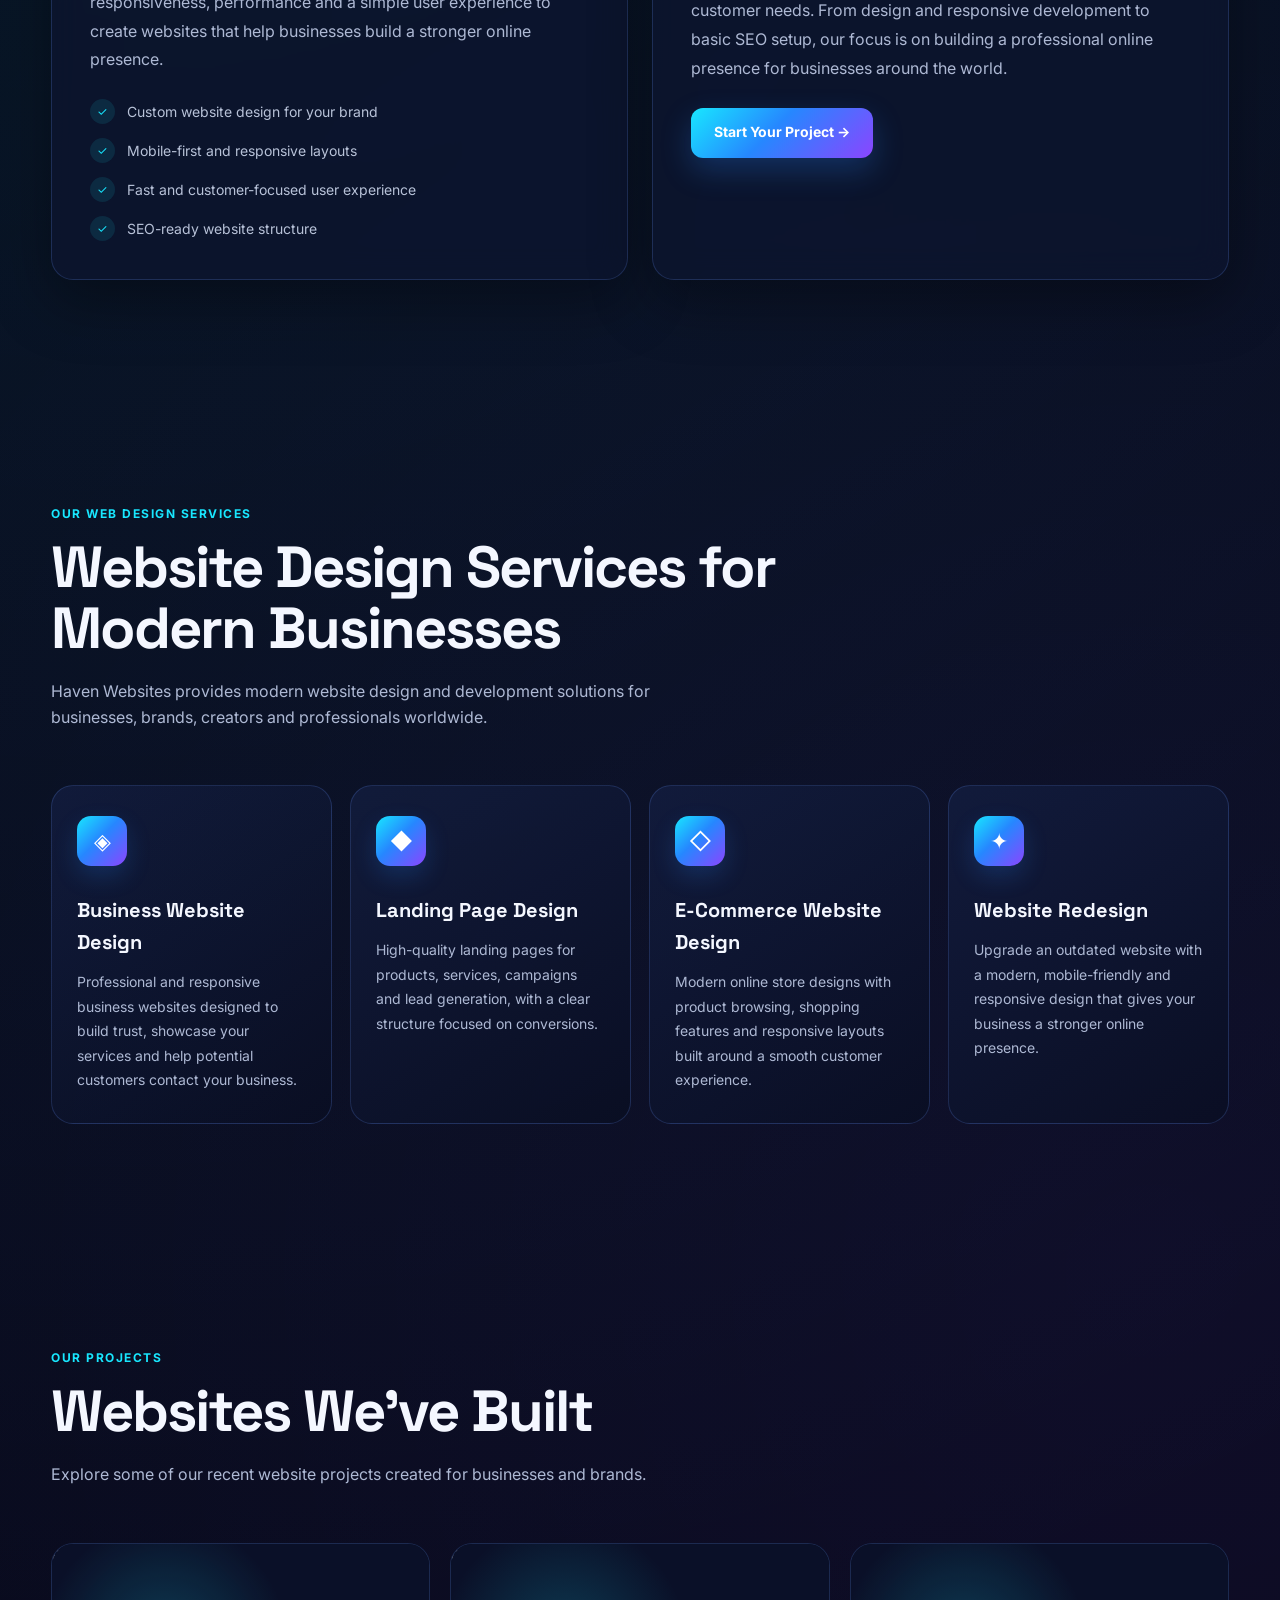
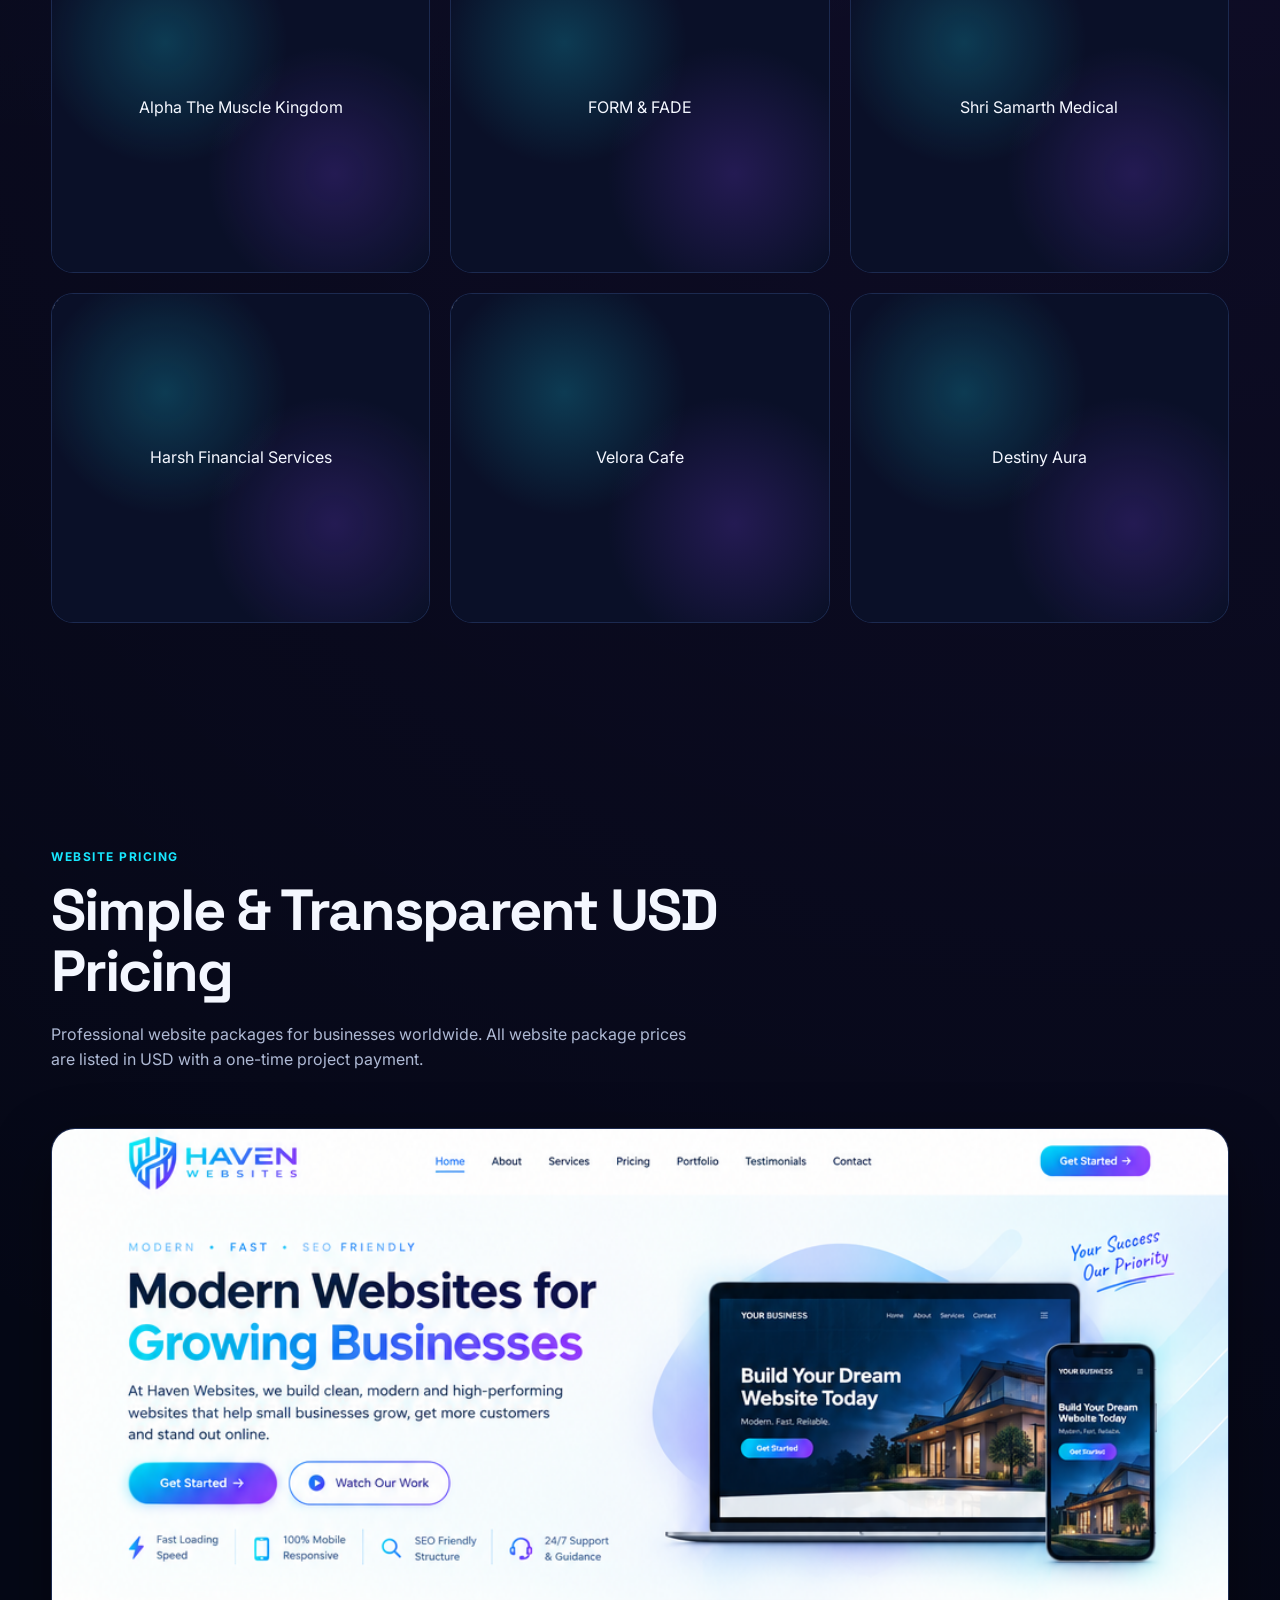
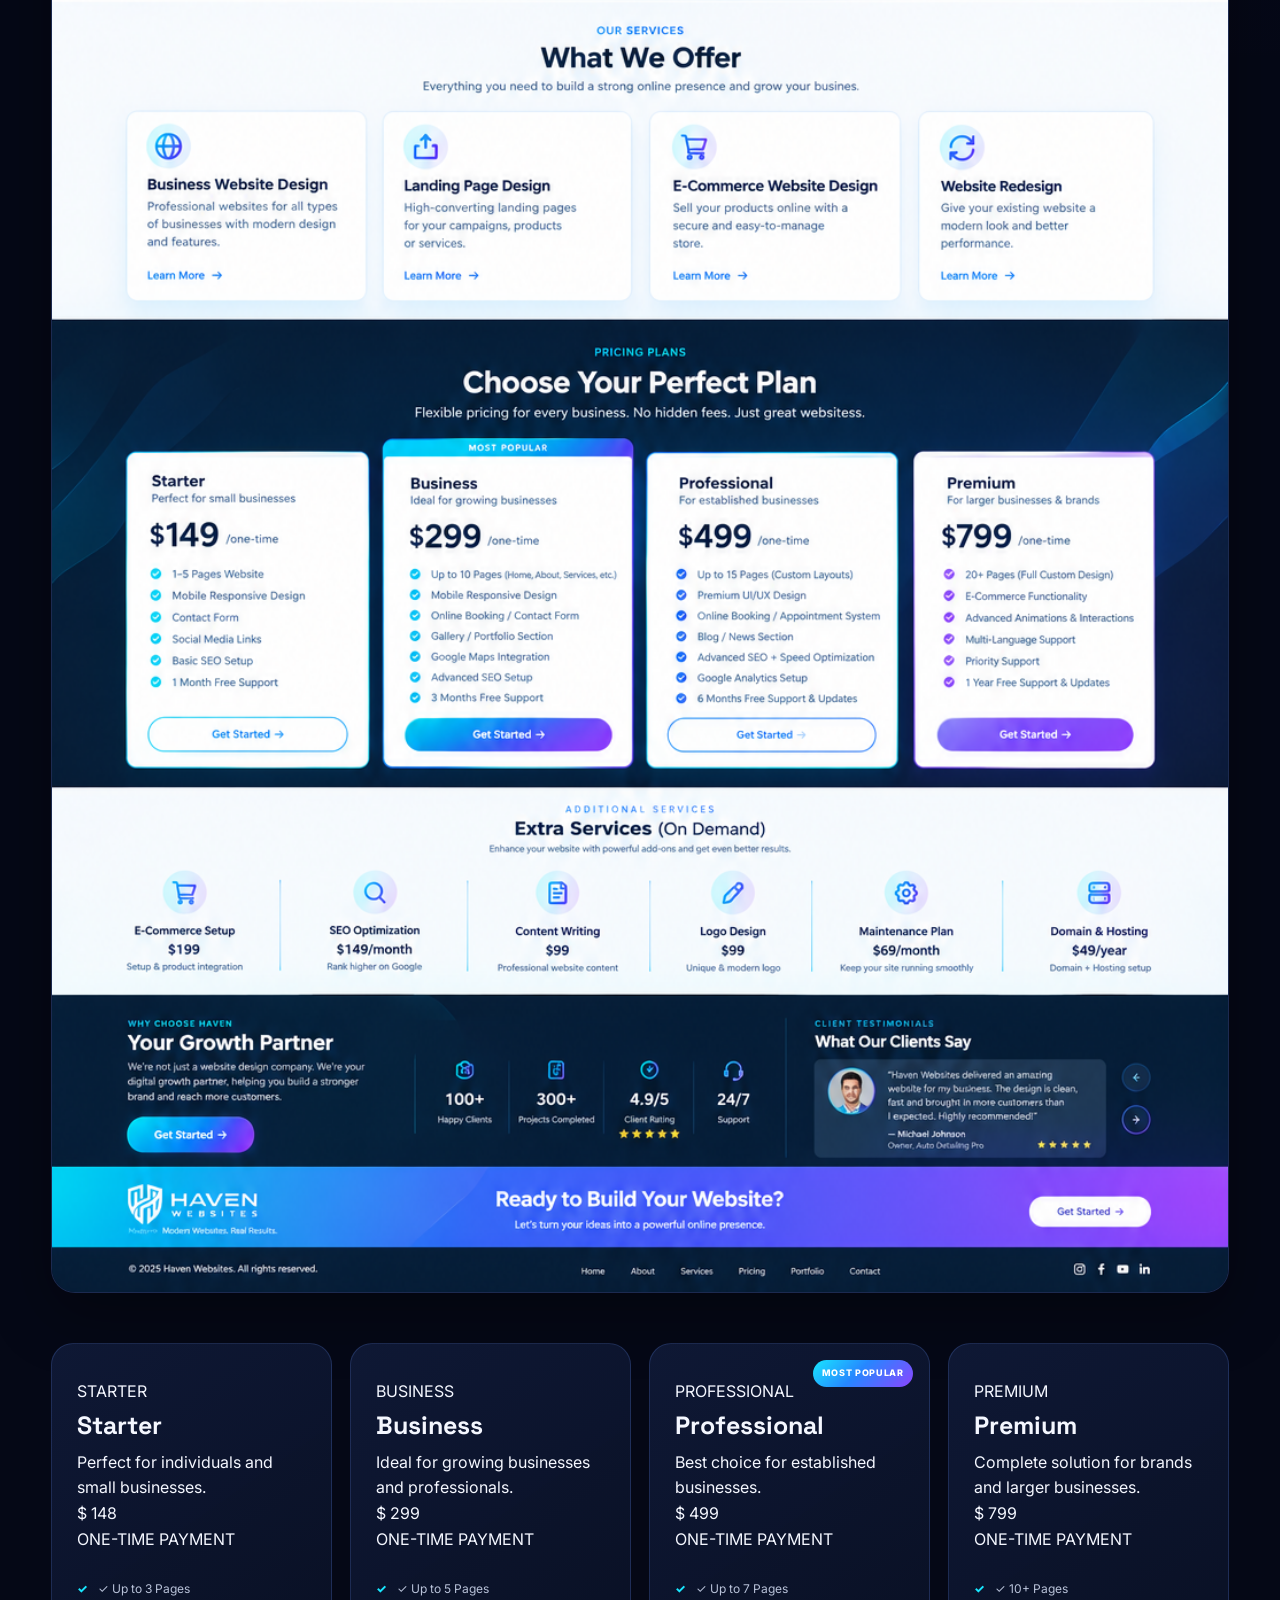
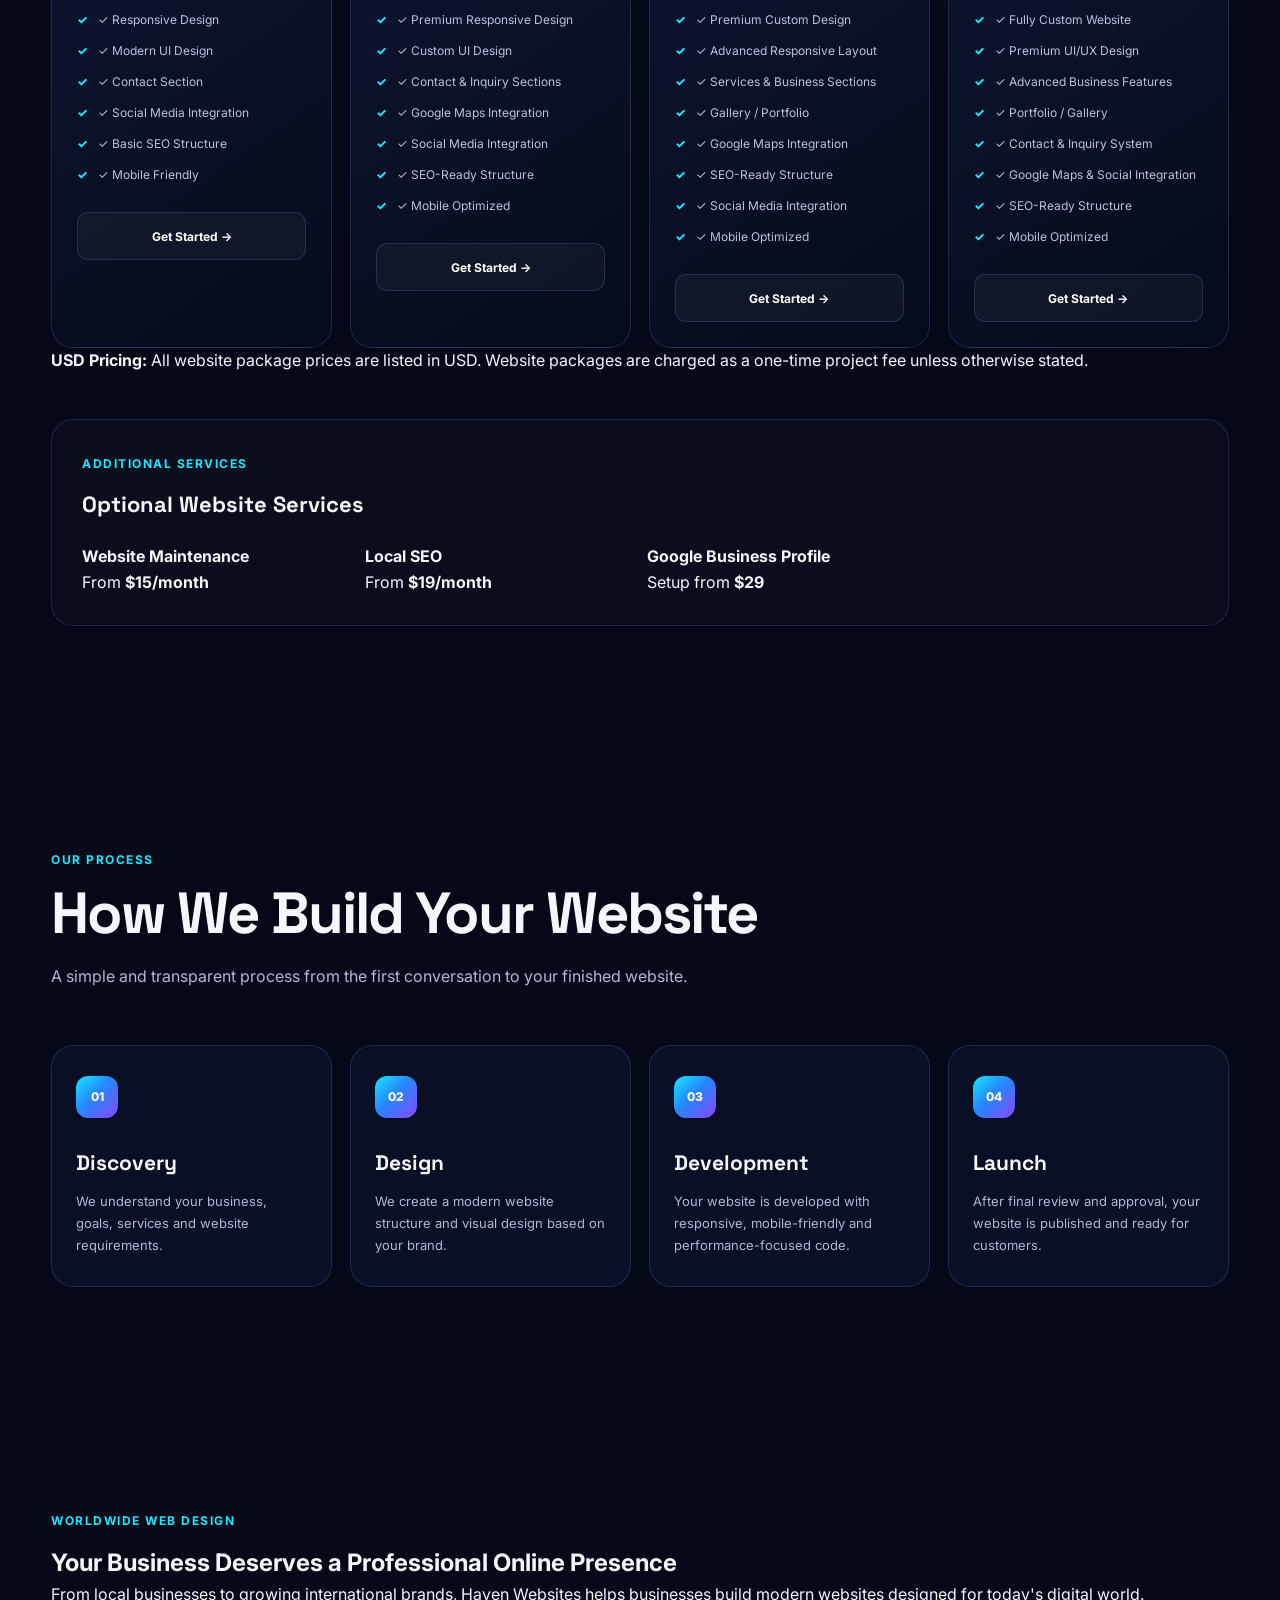
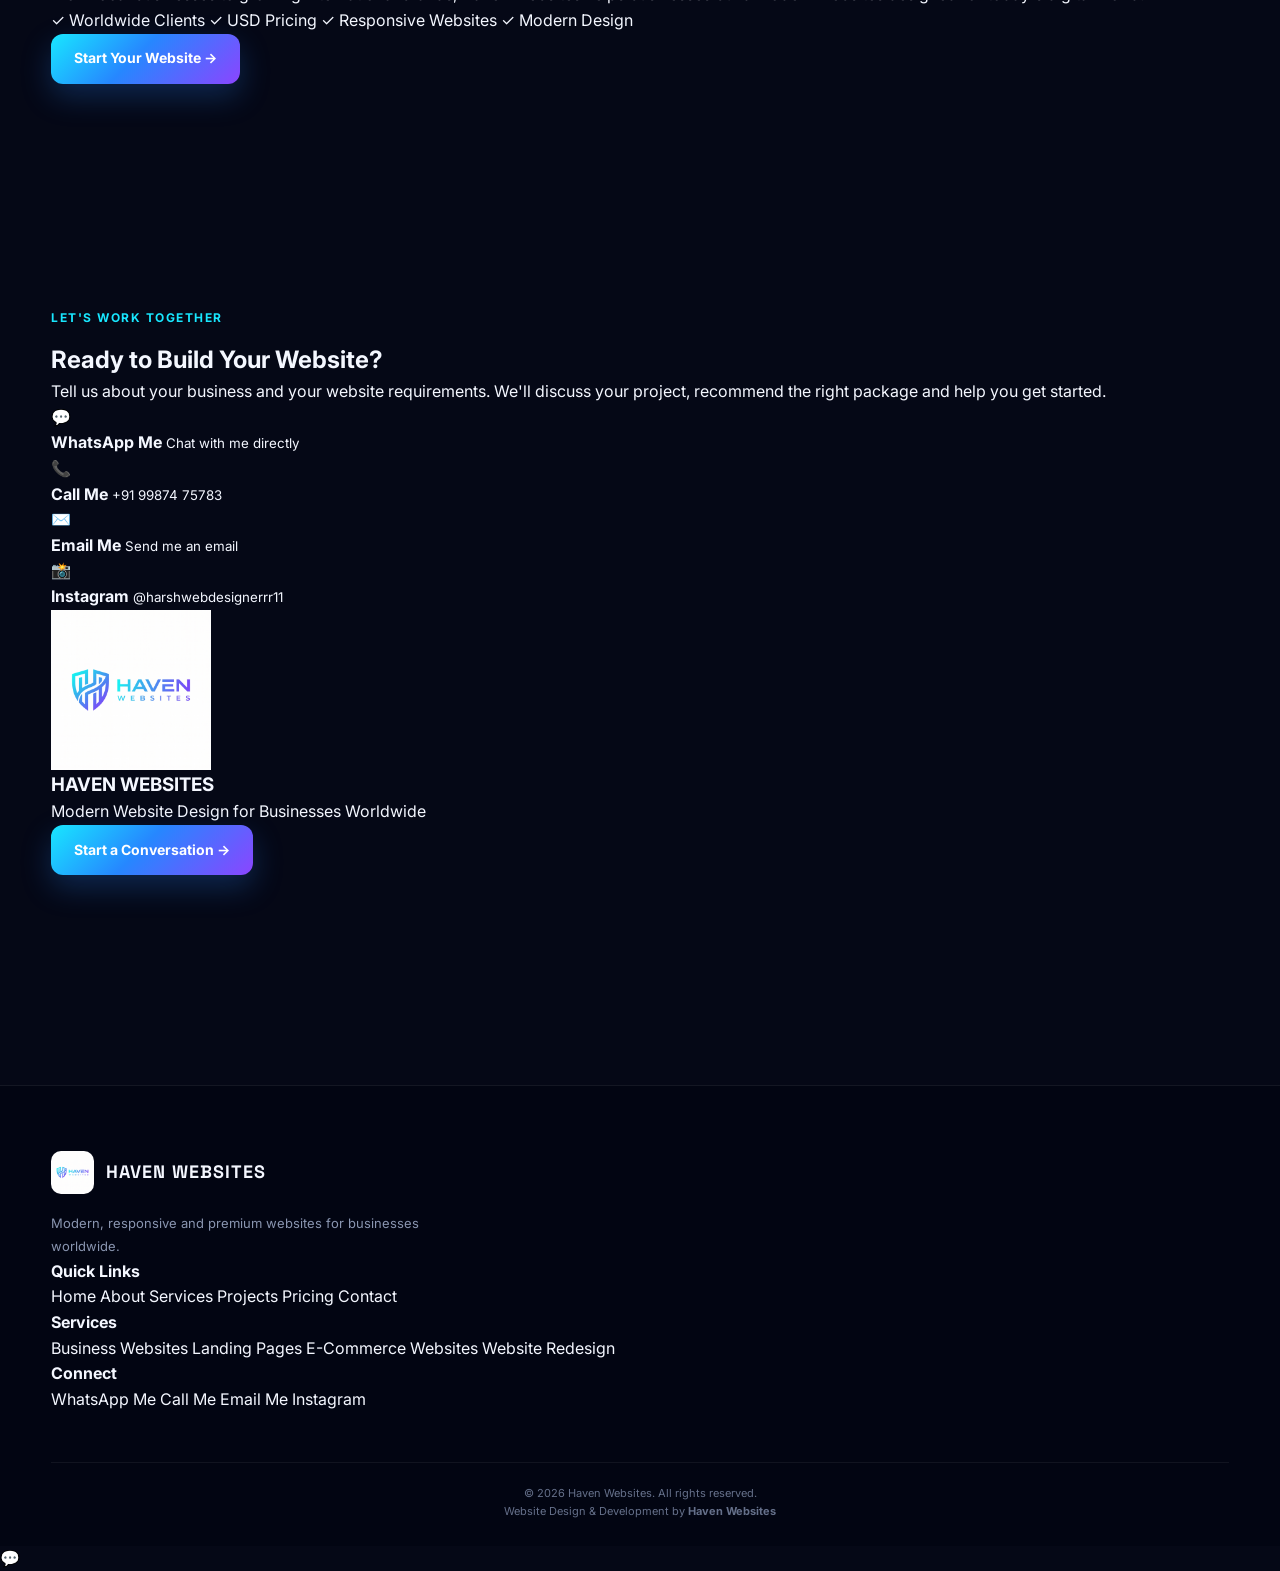
==== commit 85827238: "Update project links, contact buttons, and USD pricing" ====
--- a/index.html
+++ b/index.html
@@ -673,8 +673,8 @@
 
     </div>
 
-            </section>
-            <!-- =========================================
+    </section>
+    <!-- =========================================
      PROJECTS
 ========================================= -->
 
@@ -951,9 +951,6 @@
     </div>
 
 </section>
-            
-            
-                    
 
 
 
@@ -1028,7 +1025,7 @@
                     </span>
 
                     <span class="amount">
-                        149
+                        148
                     </span>
 
                 </div>
@@ -1173,7 +1170,6 @@
             </article>
 
 
-
             <!-- PROFESSIONAL -->
 
             <article class="pricing-card popular">
@@ -1271,7 +1267,6 @@
             </article>
 
 
-
             <!-- PREMIUM -->
 
             <article class="pricing-card">
@@ -1366,8 +1361,7 @@
 
         </div>
 
-
-        <div class="pricing-note">
+                <div class="pricing-note">
 
             <p>
                 <strong>USD Pricing:</strong>
@@ -1379,9 +1373,8 @@
         </div>
 
 
-        
-
-            <!-- =========================================
+
+<!-- =========================================
      ADDITIONAL SERVICES
 ========================================= -->
 
@@ -1448,16 +1441,13 @@
 
 </div>
 
-</div>
+
+    </div>
 
 </section>
 
-                
-
-
-
-                    
-                                           
+
+
 <!-- =========================================
      PROCESS
 ========================================= -->
@@ -1786,7 +1776,6 @@
             </div>
 
 
-
             <!-- CONTACT CARD -->
 
             <div class="contact-card">
@@ -1829,9 +1818,6 @@
 
 
 </main>
-
-
-
 <!-- =========================================
      FOOTER
 ========================================= -->
@@ -1944,7 +1930,7 @@
                 </h4>
 
 
-                <a href="https://wa.me/919987475783"
+                <a href="https://wa.me/919987475783?text=Hi%20Harsh%2C%20I%27m%20interested%20in%20a%20website%20for%20my%20business."
                    target="_blank"
                    rel="noopener noreferrer">
 
@@ -1960,7 +1946,7 @@
                 </a>
 
 
-                <a href="mailto:harshwardhankdm@gmail.com">
+                <a href="mailto:harshwardhankdm@gmail.com?subject=Website%20Project%20Enquiry">
 
                     Email Me
 
@@ -2030,4 +2016,4 @@
 
 </body>
 
-</html>
+    </html>
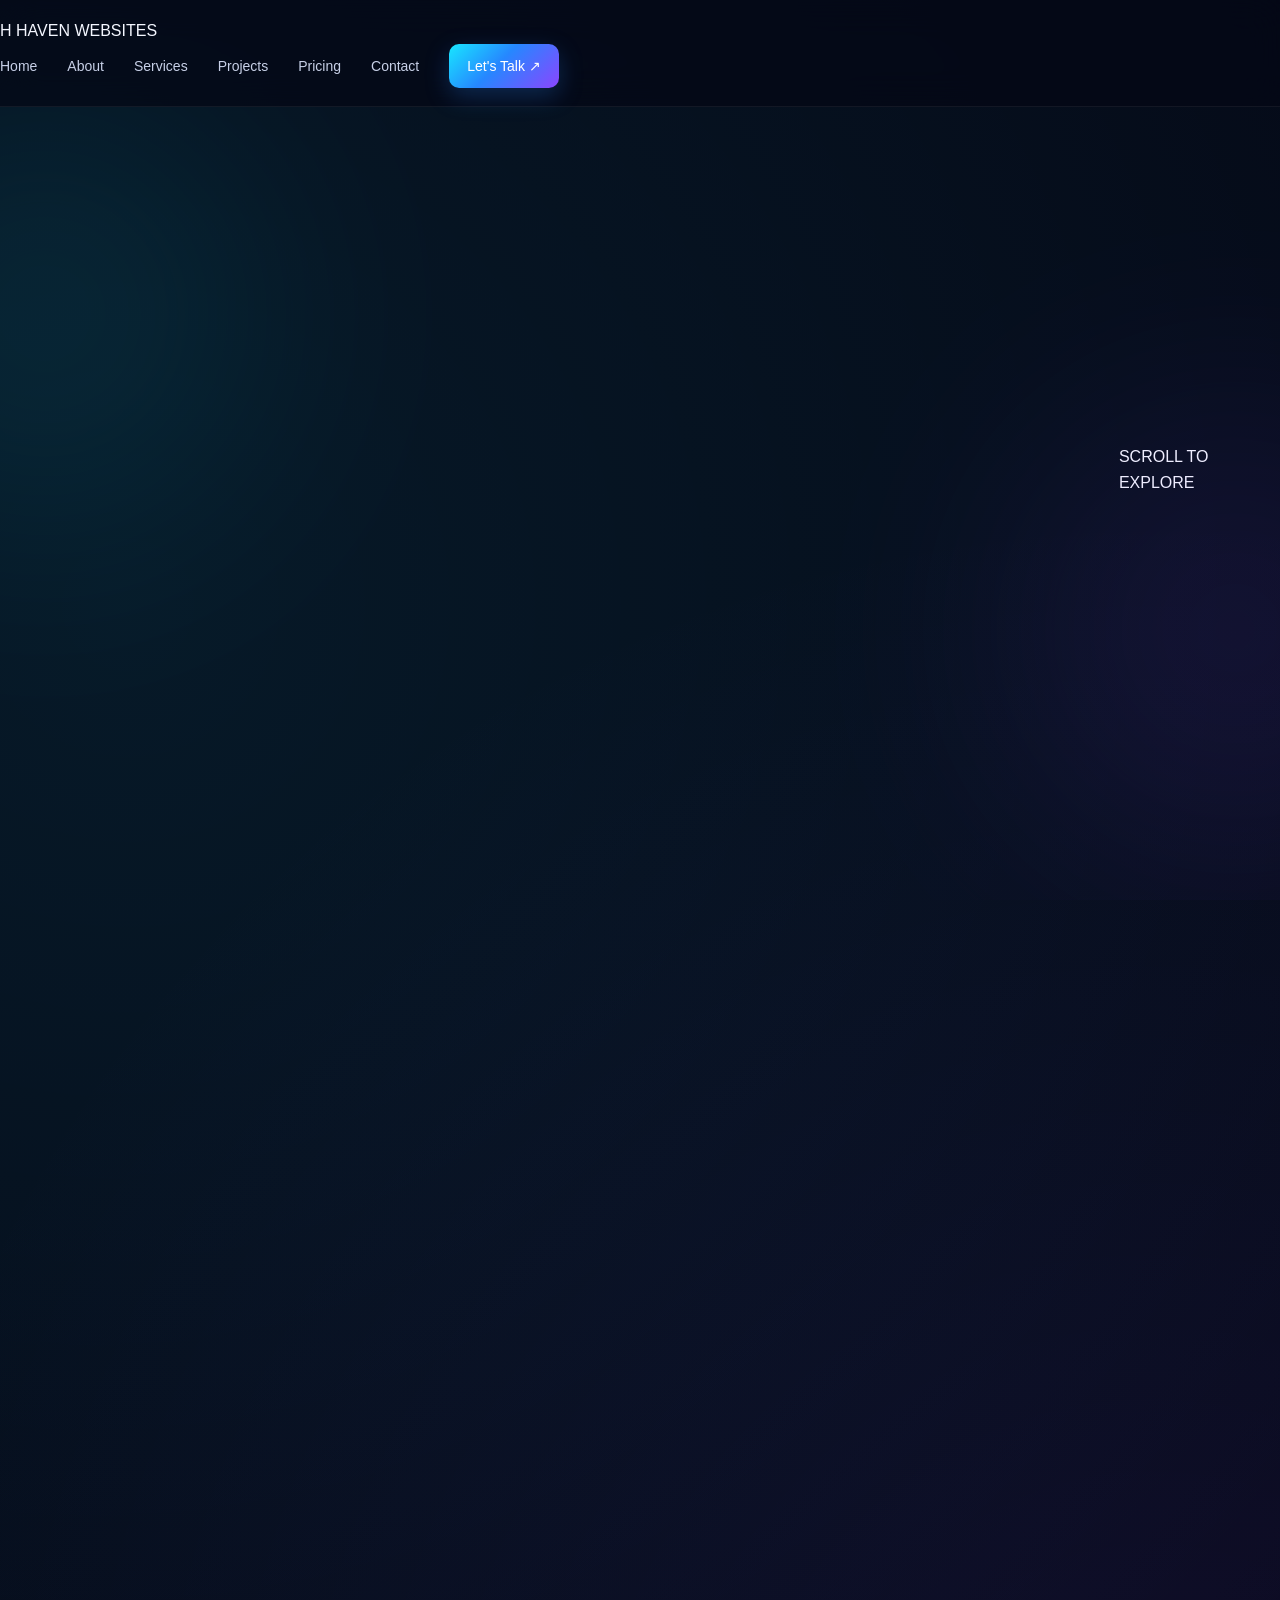
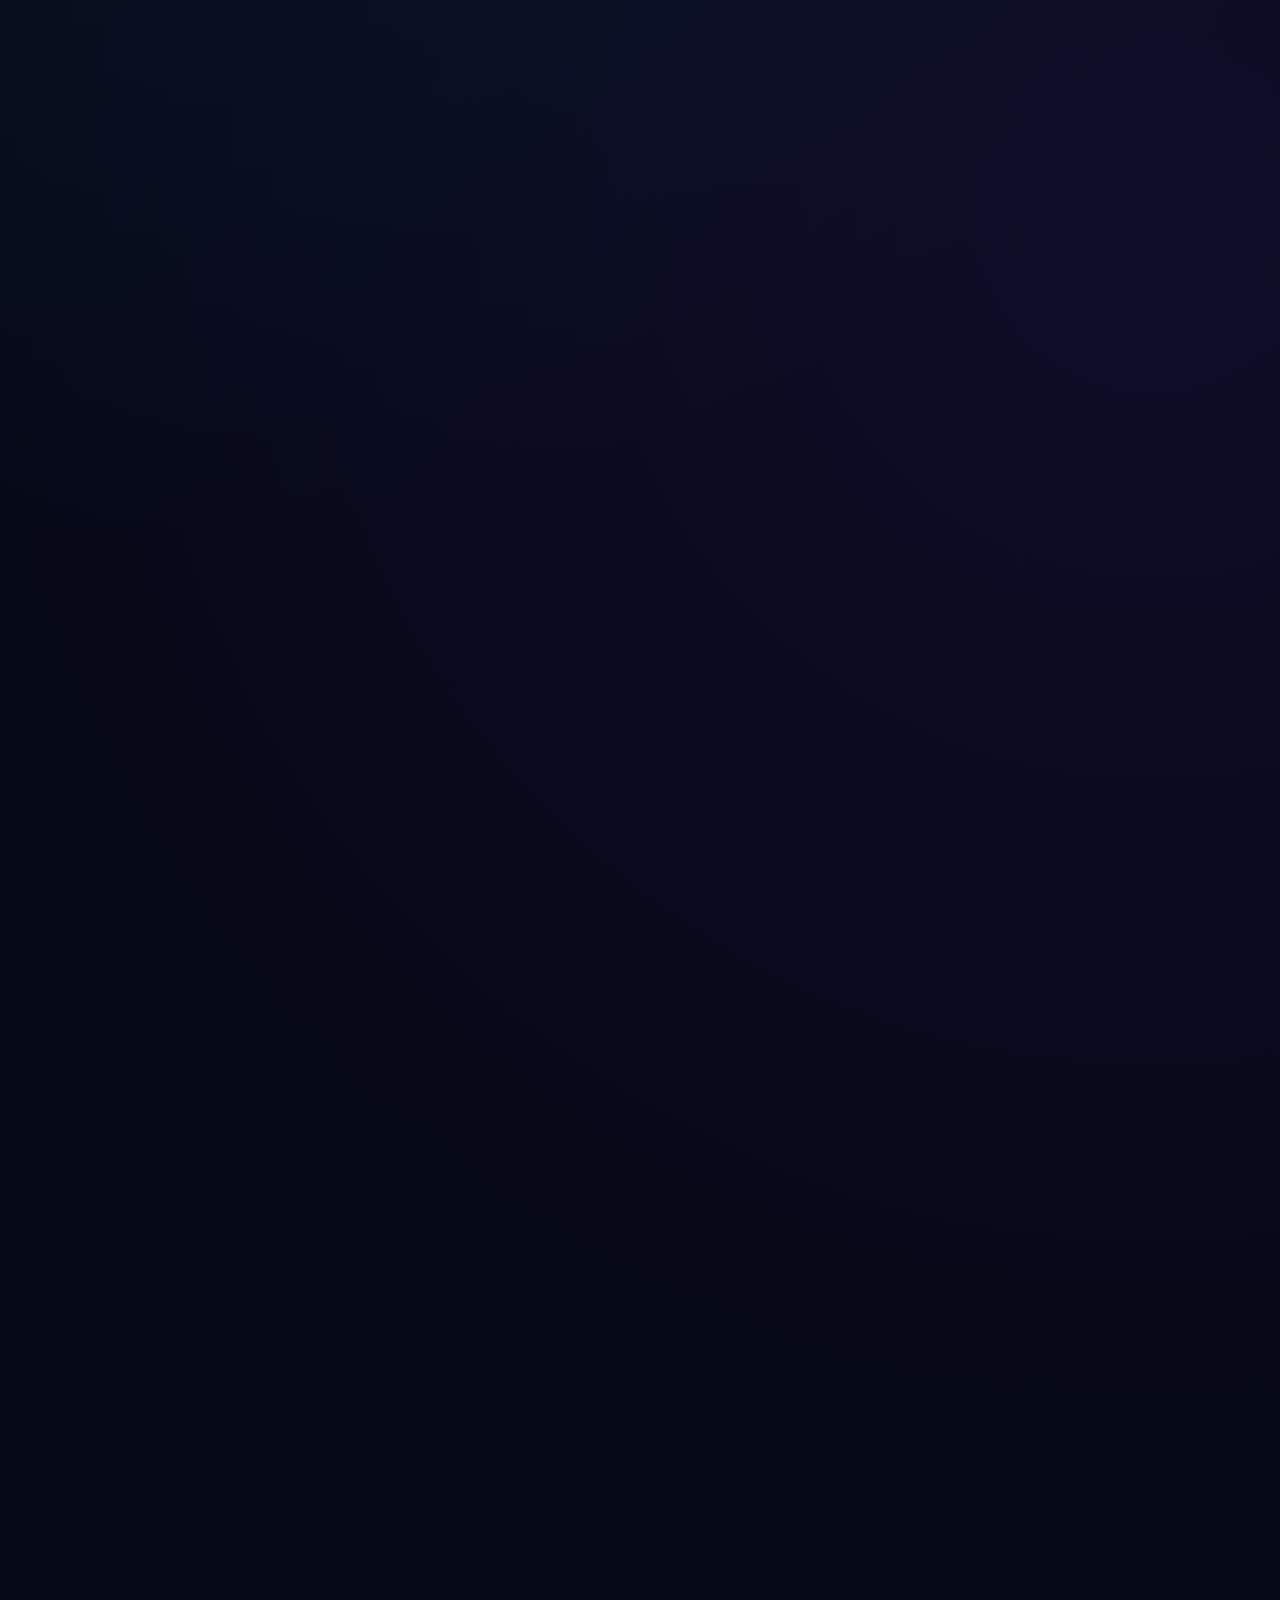
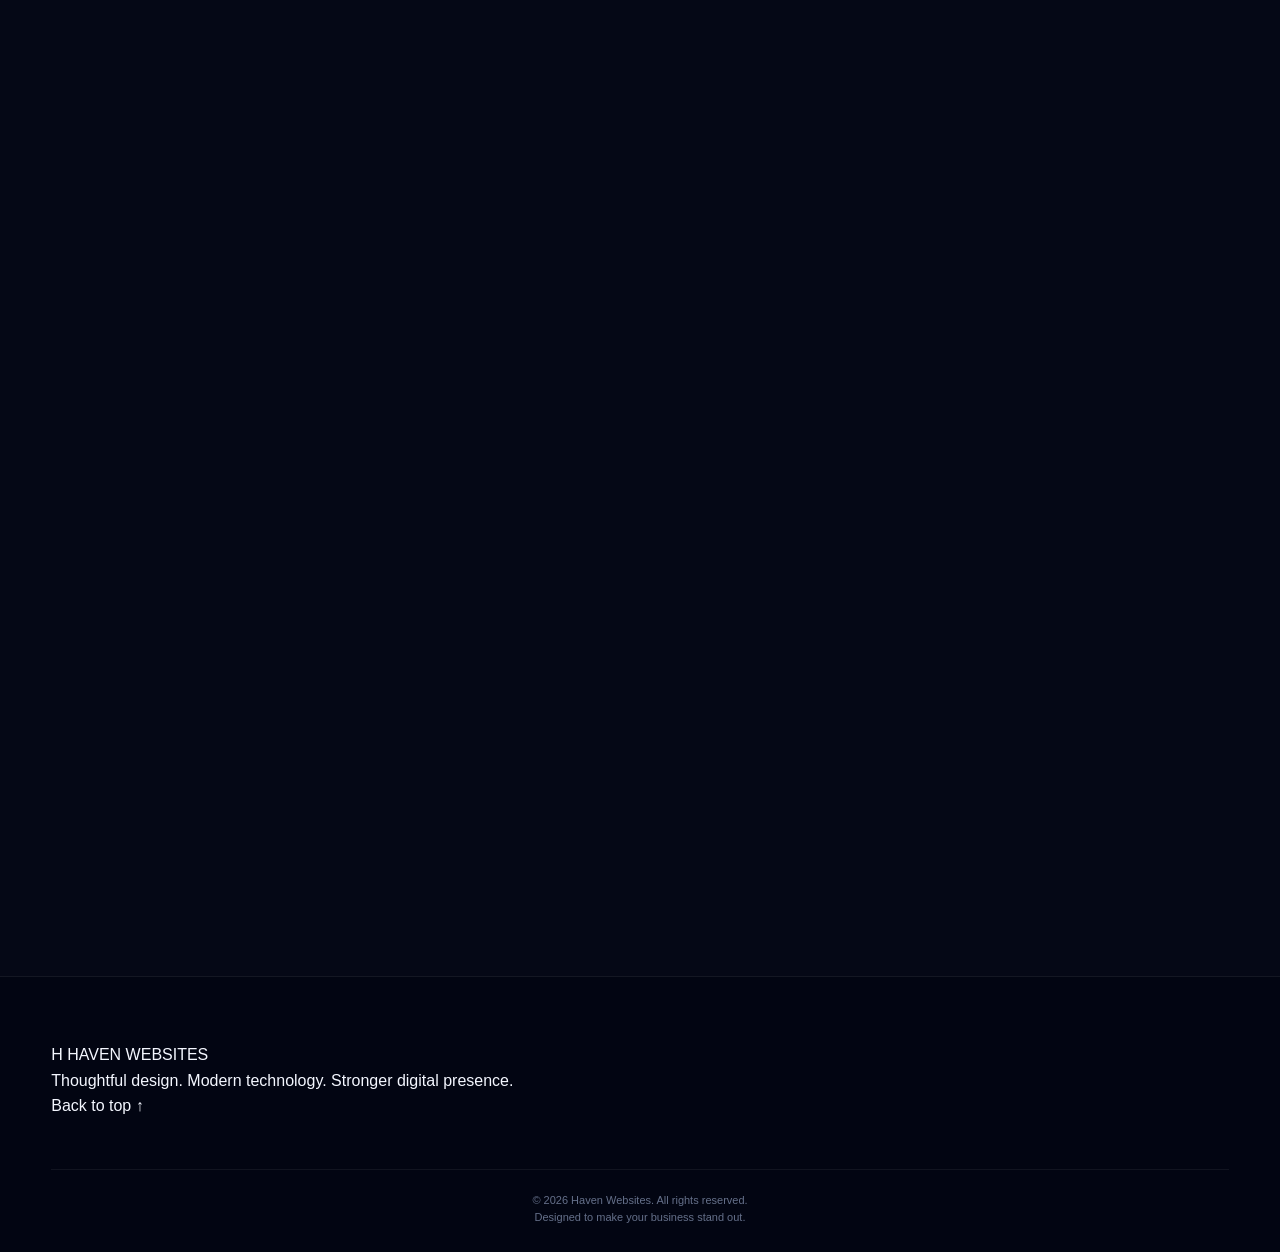
==== commit 90a22099: "Update Haven Websites homepage structure and sections" ====
--- a/index.html
+++ b/index.html
@@ -1,2019 +1,692 @@
+
 <!DOCTYPE html>
 <html lang="en">
-
 <head>
-
-    <meta charset="UTF-8">
-
-    <meta name="viewport"
-          content="width=device-width, initial-scale=1.0">
-
-    <meta name="google-site-verification"
-          content="SWaTr5oWAYUSKK7v4XZaW3vuCX9-hfDmyhCZRqghUFU">
-
-    <meta name="author"
-          content="Haven Websites">
-
-    <meta name="robots"
-          content="index, follow, max-image-preview:large">
-
-    <title>
-        Haven Websites — International Website Design for Businesses Worldwide
-    </title>
-
-    <meta name="description"
-          content="Haven Websites creates modern, responsive and premium websites for businesses, brands, creators and professionals worldwide. Professional website design starting at $148.">
-
-    <meta name="keywords"
-          content="Haven Websites, international web designer, website design USA, website designer USA, web design worldwide, business website design, responsive website design, modern website design, premium website design">
-
-    <link rel="canonical"
-          href="https://harshwebstudio.github.io/HAVEN-WEBSITE-/">
-
-    <link rel="icon"
-          type="image/jpeg"
-          href="images/logo.jpeg">
-
-    <link rel="preconnect"
-          href="https://fonts.googleapis.com">
-
-    <link rel="preconnect"
-          href="https://fonts.gstatic.com"
-          crossorigin>
-
-    <link href="https://fonts.googleapis.com/css2?family=Inter:wght@400;500;600;700;800&family=Space+Grotesk:wght@400;500;600;700&display=swap"
-          rel="stylesheet">
-
-    <link rel="stylesheet"
-          href="style.css">
-
-
-    <!-- OPEN GRAPH -->
-
-    <meta property="og:title"
-          content="Haven Websites — International Website Design">
-
-    <meta property="og:description"
-          content="Modern, responsive and premium websites for businesses worldwide. Website packages starting at $148.">
-
-    <meta property="og:type"
-          content="website">
-
-    <meta property="og:url"
-          content="https://harshwebstudio.github.io/HAVEN-WEBSITE-/">
-
-    <meta property="og:image"
-          content="https://harshwebstudio.github.io/HAVEN-WEBSITE-/images/logo.jpeg">
-
-    <meta property="og:site_name"
-          content="Haven Websites">
-
-    <meta property="og:locale"
-          content="en_US">
-
-
-    <!-- TWITTER -->
-
-    <meta name="twitter:card"
-          content="summary_large_image">
-
-    <meta name="twitter:title"
-          content="Haven Websites — International Website Design">
-
-    <meta name="twitter:description"
-          content="Modern, responsive and premium websites for businesses worldwide.">
-
-    <meta name="twitter:image"
-          content="https://harshwebstudio.github.io/HAVEN-WEBSITE-/images/logo.jpeg">
-
-
-    <!-- STRUCTURED DATA -->
-
-    <script type="application/ld+json">
-    {
-      "@context": "https://schema.org",
-      "@type": "ProfessionalService",
-      "name": "Haven Websites",
-      "url": "https://harshwebstudio.github.io/HAVEN-WEBSITE-/",
-      "logo": "https://harshwebstudio.github.io/HAVEN-WEBSITE-/images/logo.jpeg",
-      "description": "Haven Websites creates modern, responsive and premium websites for businesses, brands, creators and professionals worldwide.",
-      "email": "harshwardhankdm@gmail.com",
-      "telephone": "+919987475783",
-      "areaServed": "Worldwide",
-      "sameAs": [
-        "https://instagram.com/harshwebdesignerrr11"
-      ]
-    }
-    </script>
-
+  <meta charset="UTF-8">
+  <meta name="viewport" content="width=device-width, initial-scale=1.0">
+
+  <title>Haven Websites | Premium Website Design</title>
+  <meta name="description" content="Haven Websites creates modern, responsive and premium websites for businesses, brands and entrepreneurs.">
+  <meta name="theme-color" content="#080d20">
+
+  <meta property="og:title" content="Haven Websites — Build Your Digital Future">
+  <meta property="og:description" content="Premium websites. Intelligent design. Better business growth.">
+  <meta property="og:type" content="website">
+
+  <link rel="preconnect" href="https://fonts.googleapis.com">
+  <link rel="preconnect" href="https://fonts.gstatic.com" crossorigin>
+  <link href="https://fonts.googleapis.com/css2?family=DM+Sans:wght@400;500;600;700&family=Space+Grotesk:wght@400;500;600;700&display=swap" rel="stylesheet">
+
+  <link rel="stylesheet" href="style.css">
 </head>
 
-
 <body>
-
-
-<!-- =========================================
-     NAVBAR
-========================================= -->
-
-<header class="navbar">
-
-    <div class="nav-container">
-
-        <a href="#home"
-           class="logo"
-           aria-label="Haven Websites Home">
-
-            <img src="images/logo.jpeg"
-                 alt="Haven Websites international web design logo"
-                 width="50"
-                 height="50">
-
-            <span>
-                HAVEN WEBSITES
-            </span>
-
+  <div class="site-glow glow-one"></div>
+  <div class="site-glow glow-two"></div>
+
+  <!-- Navigation -->
+  <header class="site-header" id="top">
+    <nav class="navbar container" aria-label="Main navigation">
+      <a class="brand" href="#home" aria-label="Haven Websites home">
+        <span class="brand-mark">H</span>
+        <span>HAVEN<span class="brand-light"> WEBSITES</span></span>
+      </a>
+
+      <button class="menu-toggle" id="menuToggle"
+        aria-label="Open navigation menu"
+        aria-expanded="false"
+        aria-controls="navMenu">
+        <span></span>
+        <span></span>
+        <span></span>
+      </button>
+
+      <div class="nav-menu" id="navMenu">
+        <a class="nav-link active" href="#home" data-action="wave">Home</a>
+        <a class="nav-link" href="#about" data-action="think">About</a>
+        <a class="nav-link" href="#services" data-action="point">Services</a>
+        <a class="nav-link" href="#projects" data-action="celebrate">Projects</a>
+        <a class="nav-link" href="#pricing" data-action="think">Pricing</a>
+        <a class="nav-link" href="#contact" data-action="wave">Contact</a>
+        <a class="nav-cta" href="#contact" data-action="celebrate">
+          Let's Talk <span>↗</span>
         </a>
-
-
-        <button class="menu-toggle"
-                id="menuToggle"
-                type="button"
-                aria-label="Open navigation menu"
-                aria-expanded="false"
-                aria-controls="navMenu">
-
-            <span></span>
-            <span></span>
-            <span></span>
-
-        </button>
-
-
-        <nav class="nav-menu"
-             id="navMenu"
-             aria-label="Main navigation">
-
-            <a href="#home">
-                Home
-            </a>
-
-            <a href="#about">
-                About
-            </a>
-
-            <a href="#services">
-                Services
-            </a>
-
-            <a href="#projects">
-                Projects
-            </a>
-
-            <a href="#pricing">
-                Pricing
-            </a>
-
-            <a href="#contact">
-                Contact
-            </a>
-
-            <a href="#contact"
-               class="nav-cta">
-
-                Get Started
-
-            </a>
-
-        </nav>
-
+      </div>
+    </nav>
+  </header>
+
+  <main>
+    <!-- Hero -->
+    <section class="hero section" id="home">
+      <div class="container hero-grid">
+        <div class="hero-copy reveal">
+          <div class="eyebrow">
+            <span class="status-dot"></span>
+            DIGITAL EXPERIENCES, REIMAGINED
+          </div>
+
+          <h1>
+            We build websites
+            <span class="gradient-text">that move</span>
+            your business forward.
+          </h1>
+
+          <p class="hero-description">
+            Your business deserves more than an ordinary website.
+            We create modern digital experiences that build trust,
+            showcase your brand and turn visitors into customers.
+          </p>
+
+          <div class="hero-buttons">
+            <a href="#projects" class="button button-primary" data-action="point">
+              Explore Our Work <span>↗</span>
+            </a>
+            <a href="#contact" class="button button-secondary" data-action="wave">
+              Start a Project <span>→</span>
+            </a>
+          </div>
+
+          <div class="hero-stats">
+            <div class="stat-item">
+              <strong>100%</strong>
+              <span>Responsive Design</span>
+            </div>
+            <div class="stat-divider"></div>
+            <div class="stat-item">
+              <strong>24/7</strong>
+              <span>Online Presence</span>
+            </div>
+            <div class="stat-divider"></div>
+            <div class="stat-item">
+              <strong>1:1</strong>
+              <span>Client Support</span>
+            </div>
+          </div>
+        </div>
+
+        <!-- Interactive CSS 3D-style robot -->
+        <div class="hero-visual reveal">
+          <div class="visual-orbit orbit-one"></div>
+          <div class="visual-orbit orbit-two"></div>
+          <div class="visual-grid"></div>
+
+          <div class="floating-tag tag-top">
+            <span class="tag-icon">✦</span>
+            <span>Creative Technology</span>
+          </div>
+
+          <div class="robot-scene" id="robotScene">
+            <div class="robot-shadow"></div>
+
+            <button class="robot" id="robot" type="button"
+              aria-label="Interact with the Haven robot">
+              <div class="robot-aura"></div>
+
+              <div class="robot-antenna">
+                <span class="antenna-light"></span>
+              </div>
+
+              <div class="robot-head">
+                <div class="robot-ear ear-left"></div>
+                <div class="robot-ear ear-right"></div>
+
+                <div class="robot-face">
+                  <div class="robot-eyebrows">
+                    <span></span>
+                    <span></span>
+                  </div>
+
+                  <div class="robot-eyes">
+                    <span class="robot-eye"></span>
+                    <span class="robot-eye"></span>
+                  </div>
+
+                  <div class="robot-cheeks">
+                    <span></span>
+                    <span></span>
+                  </div>
+
+                  <div class="robot-mouth"></div>
+                </div>
+
+                <div class="robot-side-light"></div>
+              </div>
+
+              <div class="robot-neck"></div>
+
+              <div class="robot-body">
+                <div class="robot-chest">
+                  <span class="chest-symbol">H</span>
+                  <span class="chest-line"></span>
+                  <span class="chest-line short-line"></span>
+                  <span class="chest-light"></span>
+                </div>
+
+                <div class="robot-shoulder shoulder-left"></div>
+                <div class="robot-shoulder shoulder-right"></div>
+
+                <div class="robot-arm arm-left">
+                  <span class="arm-joint"></span>
+                  <span class="robot-hand"></span>
+                </div>
+
+                <div class="robot-arm arm-right">
+                  <span class="arm-joint"></span>
+                  <span class="robot-hand"></span>
+                </div>
+              </div>
+
+              <div class="robot-base">
+                <span></span>
+                <span></span>
+              </div>
+            </button>
+
+            <div class="robot-particles particle-one">✦</div>
+            <div class="robot-particles particle-two">+</div>
+            <div class="robot-particles particle-three">✧</div>
+            <div class="robot-particles particle-four">·</div>
+          </div>
+
+          <div class="floating-tag tag-bottom">
+            <span class="live-icon"></span>
+            <span>Your digital partner</span>
+          </div>
+
+          <p class="robot-hint">TAP THE ROBOT TO INTERACT ↗</p>
+        </div>
+      </div>
+
+      <a href="#about" class="scroll-indicator" aria-label="Scroll to about section">
+        <span></span>
+        SCROLL TO EXPLORE
+      </a>
+    </section>
+
+    <!-- About -->
+    <section class="section about-section" id="about">
+      <div class="container about-grid">
+        <div class="section-label reveal">
+          <span class="section-number">01</span>
+          <span>WHO WE ARE</span>
+        </div>
+
+        <div class="about-content reveal">
+          <h2>
+            Good design gets attention.
+            <span class="gradient-text">Great design builds trust.</span>
+          </h2>
+
+          <p>
+            Haven Websites is a digital design studio focused on helping
+            businesses establish a strong online presence through
+            thoughtful design, responsive development and clear
+            communication.
+          </p>
+
+          <p>
+            From a growing local business to an ambitious new brand,
+            we turn your ideas into a professional digital experience.
+          </p>
+
+          <a href="#contact" class="text-link" data-action="point">
+            Let's build something meaningful <span>↗</span>
+          </a>
+        </div>
+      </div>
+    </section>
+
+    <!-- Services -->
+    <section class="section services-section" id="services">
+      <div class="container">
+        <div class="section-heading reveal">
+          <div class="section-label">
+            <span class="section-number">02</span>
+            <span>WHAT WE DO</span>
+          </div>
+
+          <h2>Digital solutions for <span class="gradient-text">real growth.</span></h2>
+          <p>Everything your brand needs to make a stronger first impression online.</p>
+        </div>
+
+        <div class="services-grid">
+          <article class="service-card reveal">
+            <div class="service-icon icon-blue">◈</div>
+            <span class="card-index">01 / DESIGN</span>
+            <h3>Business Websites</h3>
+            <p>
+              Professional, responsive websites that introduce your
+              business, showcase your services and help customers trust your brand.
+            </p>
+            <a href="#contact" class="card-link" data-service="Business Website">
+              Discuss your project <span>↗</span>
+            </a>
+          </article>
+
+          <article class="service-card reveal">
+            <div class="service-icon icon-purple">✳</div>
+            <span class="card-index">02 / CONVERSION</span>
+            <h3>Landing Pages</h3>
+            <p>
+              Focused landing pages designed to present one clear offer
+              and guide visitors towards a meaningful action.
+            </p>
+            <a href="#contact" class="card-link" data-service="Landing Page">
+              Discuss your project <span>↗</span>
+            </a>
+          </article>
+
+          <article class="service-card reveal">
+            <div class="service-icon icon-cyan">▧</div>
+            <span class="card-index">03 / COMMERCE</span>
+            <h3>E-commerce Websites</h3>
+            <p>
+              Product-focused online stores with a clean shopping
+              experience, organised categories and a scalable structure.
+            </p>
+            <a href="#contact" class="card-link" data-service="E-commerce Website">
+              Discuss your project <span>↗</span>
+            </a>
+          </article>
+
+          <article class="service-card reveal">
+            <div class="service-icon icon-pink">⟳</div>
+            <span class="card-index">04 / TRANSFORMATION</span>
+            <h3>Website Redesign</h3>
+            <p>
+              Refresh an outdated website with better visual hierarchy,
+              mobile usability and a more consistent brand identity.
+            </p>
+            <a href="#contact" class="card-link" data-service="Website Redesign">
+              Discuss your project <span>↗</span>
+            </a>
+          </article>
+        </div>
+      </div>
+                  </section>
+                  
+    <!-- Projects -->
+    <section class="section projects-section" id="projects">
+      <div class="container">
+        <div class="section-heading reveal">
+          <div class="section-label">
+            <span class="section-number">03</span>
+            <span>SELECTED WORK</span>
+          </div>
+
+          <h2>Ideas turned into <span class="gradient-text">experiences.</span></h2>
+          <p>Explore selected website projects and concepts from our portfolio.</p>
+        </div>
+
+        <div class="projects-grid">
+          <article class="project-card reveal">
+            <a class="project-preview preview-fitness"
+              href="https://harshwebstudio.github.io/alpha-muscle-kingdom/"
+              target="_blank" rel="noopener noreferrer">
+              <span class="preview-orb"></span>
+              <span class="preview-label">FITNESS / 01</span>
+              <span class="preview-title">ALPHA<span>FITNESS</span></span>
+              <span class="preview-arrow">↗</span>
+            </a>
+            <div class="project-info">
+              <div>
+                <h3>Alpha The Muscle Kingdom</h3>
+                <p>Fitness &amp; wellness</p>
+              </div>
+              <a href="https://harshwebstudio.github.io/alpha-muscle-kingdom/"
+                target="_blank" rel="noopener noreferrer" aria-label="Open Alpha project">↗</a>
+            </div>
+          </article>
+
+          <article class="project-card reveal">
+            <a class="project-preview preview-salon"
+              href="https://harshwebstudio.github.io/FORM-FADE/"
+              target="_blank" rel="noopener noreferrer">
+              <span class="preview-orb"></span>
+              <span class="preview-label">GROOMING / 02</span>
+              <span class="preview-title">FORM <span>&amp;</span> FADE</span>
+              <span class="preview-arrow">↗</span>
+            </a>
+            <div class="project-info">
+              <div>
+                <h3>FORM &amp; FADE</h3>
+                <p>Men's grooming</p>
+              </div>
+              <a href="https://harshwebstudio.github.io/FORM-FADE/"
+                target="_blank" rel="noopener noreferrer" aria-label="Open FORM &amp; FADE project">↗</a>
+            </div>
+          </article>
+
+          <article class="project-card reveal">
+            <a class="project-preview preview-medical"
+              href="https://harshwebstudio.github.io/SHRI-SAMARTH-MEDICAL/"
+              target="_blank" rel="noopener noreferrer">
+              <span class="preview-orb"></span>
+              <span class="preview-label">HEALTHCARE / 03</span>
+              <span class="preview-title">SHRI SAMARTH<span>MEDICAL</span></span>
+              <span class="preview-arrow">↗</span>
+            </a>
+            <div class="project-info">
+              <div>
+                <h3>Shri Samarth Medical</h3>
+                <p>Healthcare &amp; pharmacy</p>
+              </div>
+              <a href="https://harshwebstudio.github.io/SHRI-SAMARTH-MEDICAL/"
+                target="_blank" rel="noopener noreferrer" aria-label="Open medical project">↗</a>
+            </div>
+          </article>
+
+          <article class="project-card reveal">
+            <a class="project-preview preview-finance"
+              href="https://harshwebstudio.github.io/HARSH-FINANCIAL-SERVICES-/"
+              target="_blank" rel="noopener noreferrer">
+              <span class="preview-orb"></span>
+              <span class="preview-label">FINANCE / 04</span>
+              <span class="preview-title">HFS<span>FINANCIAL SERVICES</span></span>
+              <span class="preview-arrow">↗</span>
+            </a>
+            <div class="project-info">
+              <div>
+                <h3>Harsh Financial Services</h3>
+                <p>Finance &amp; investments</p>
+              </div>
+              <a href="https://harshwebstudio.github.io/HARSH-FINANCIAL-SERVICES-/"
+                target="_blank" rel="noopener noreferrer" aria-label="Open finance project">↗</a>
+            </div>
+          </article>
+
+          <article class="project-card reveal">
+            <div class="project-preview preview-fashion">
+              <span class="preview-orb"></span>
+              <span class="preview-label">E-COMMERCE / 05</span>
+              <span class="preview-title">VELORA<span>FASHION</span></span>
+              <span class="preview-arrow">✦</span>
+            </div>
+            <div class="project-info">
+              <div>
+                <h3>Velora Fashion</h3>
+                <p>Fashion storefront concept</p>
+              </div>
+              <span class="project-status">CONCEPT</span>
+            </div>
+          </article>
+
+          <article class="project-card reveal">
+            <div class="project-preview preview-destini">
+              <span class="preview-orb"></span>
+              <span class="preview-label">PERSONAL BRAND / 06</span>
+              <span class="preview-title">DESTINI<span>AURA</span></span>
+              <span class="preview-arrow">✦</span>
+            </div>
+            <div class="project-info">
+              <div>
+                <h3>Destini Aura</h3>
+                <p>Numerology &amp; personal brand</p>
+              </div>
+              <span class="project-status">CONCEPT</span>
+            </div>
+          </article>
+        </div>
+      </div>
+    </section>
+
+    <!-- Pricing -->
+    <section class="section pricing-section" id="pricing">
+      <div class="container">
+        <div class="section-heading reveal">
+          <div class="section-label">
+            <span class="section-number">04</span>
+            <span>TRANSPARENT PRICING</span>
+          </div>
+
+          <h2>Choose the right <span class="gradient-text">starting point.</span></h2>
+          <p>Clear starting packages for businesses ready to grow online.</p>
+        </div>
+
+        <div class="pricing-grid">
+          <article class="price-card reveal">
+            <span class="price-label">STARTER</span>
+            <h3>Essential</h3>
+            <p class="price-description">A professional start for your business.</p>
+            <div class="price-amount">₹2,500<span>/project</span></div>
+            <p class="page-count">Up to 3 pages</p>
+            <div class="price-divider"></div>
+            <ul class="feature-list">
+              <li>✓ Responsive website design</li>
+              <li>✓ Essential business sections</li>
+              <li>✓ Contact / WhatsApp integration</li>
+              <li>✓ Basic on-page SEO setup</li>
+              <li>✓ Deployment assistance</li>
+            </ul>
+            <a href="#contact" class="button button-secondary price-button"
+              data-package="Starter — ₹2,500">Choose Starter <span>→</span></a>
+          </article>
+
+          <article class="price-card reveal">
+            <span class="price-label">BUSINESS</span>
+            <h3>Growth</h3>
+            <p class="price-description">More room to explain your services.</p>
+            <div class="price-amount">₹5,000<span>/project</span></div>
+            <p class="page-count">Up to 5 pages</p>
+            <div class="price-divider"></div>
+            <ul class="feature-list">
+              <li>✓ Everything in Starter</li>
+              <li>✓ Up to 5 website pages</li>
+              <li>✓ Custom visual styling</li>
+              <li>✓ Project / gallery section</li>
+              <li>✓ Enhanced on-page SEO</li>
+            </ul>
+            <a href="#contact" class="button button-secondary price-button"
+              data-package="Business — ₹5,000">Choose Business <span>→</span></a>
+          </article>
+
+          <article class="price-card featured-price reveal">
+            <span class="popular-badge">MOST POPULAR</span>
+            <span class="price-label">PROFESSIONAL</span>
+            <h3>Professional</h3>
+            <p class="price-description">A stronger digital presence for growing brands.</p>
+            <div class="price-amount">₹8,000<span>/project</span></div>
+            <p class="page-count">Up to 7 pages</p>
+            <div class="price-divider"></div>
+            <ul class="feature-list">
+              <li>✓ Everything in Business</li>
+              <li>✓ Up to 7 website pages</li>
+              <li>✓ Advanced visual sections</li>
+              <li>✓ Interactive animations</li>
+              <li>✓ Performance-conscious design</li>
+            </ul>
+            <a href="#contact" class="button button-primary price-button"
+              data-package="Professional — ₹8,000">Choose Professional <span>→</span></a>
+          </article>
+
+          <article class="price-card reveal">
+            <span class="price-label">PREMIUM</span>
+            <h3>Signature</h3>
+            <p class="price-description">A larger experience built around your brand.</p>
+            <div class="price-amount">₹10,000<span>+</span></div>
+            <p class="page-count">10+ pages</p>
+            <div class="price-divider"></div>
+            <ul class="feature-list">
+              <li>✓ Custom page structure</li>
+              <li>✓ Bespoke design direction</li>
+              <li>✓ More detailed content sections</li>
+              <li>✓ Advanced integrations quoted separately</li>
+              <li>✓ Scope-based project planning</li>
+            </ul>
+            <a href="#contact" class="button button-secondary price-button"
+              data-package="Premium — ₹10,000+">Discuss Premium <span>→</span></a>
+          </article>
+        </div>
+
+        <p class="pricing-note reveal">
+          Domain registration, paid hosting, third-party services and ongoing
+          maintenance may cost extra. Final pricing depends on the agreed scope.
+        </p>
+      </div>
+    </section>
+
+    <!-- Process -->
+    <section class="section process-section">
+      <div class="container">
+        <div class="section-heading reveal">
+          <div class="section-label">
+            <span class="section-number">05</span>
+            <span>HOW WE WORK</span>
+          </div>
+          <h2>From first idea to <span class="gradient-text">launch day.</span></h2>
+        </div>
+
+        <div class="process-grid">
+          <article class="process-step reveal">
+            <span class="process-number">01</span>
+            <h3>Discover</h3>
+            <p>We understand your business, audience, goals and requirements.</p>
+          </article>
+
+          <article class="process-step reveal">
+            <span class="process-number">02</span>
+            <h3>Design</h3>
+            <p>We create a clear visual direction that suits your brand.</p>
+          </article>
+
+          <article class="process-step reveal">
+            <span class="process-number">03</span>
+            <h3>Develop</h3>
+            <p>We build and refine the website for desktop and mobile users.</p>
+          </article>
+
+          <article class="process-step reveal">
+            <span class="process-number">04</span>
+            <h3>Launch</h3>
+            <p>After approval, we help publish the agreed website.</p>
+          </article>
+        </div>
+      </div>
+    </section>
+
+    <!-- Contact -->
+    <section class="section contact-section" id="contact">
+      <div class="container contact-grid">
+        <div class="contact-copy reveal">
+          <div class="section-label">
+            <span class="section-number">06</span>
+            <span>LET'S CONNECT</span>
+          </div>
+
+          <h2>Have a business idea?<br>
+            <span class="gradient-text">Let's bring it online.</span>
+          </h2>
+
+          <p>
+            Tell us a little about your project. We'll use your details
+            to prepare a WhatsApp enquiry that you can review and send.
+          </p>
+
+          <div class="contact-points">
+            <div class="contact-point">
+              <span class="contact-point-icon">↗</span>
+              <div>
+                <strong>Direct communication</strong>
+                <p>Discuss your project requirements clearly.</p>
+              </div>
+            </div>
+
+            <div class="contact-point">
+              <span class="contact-point-icon">✦</span>
+              <div>
+                <strong>Solutions built around you</strong>
+                <p>Choose a package based on your business goals.</p>
+              </div>
+            </div>
+          </div>
+        </div>
+
+        <form class="contact-form reveal" id="contactForm">
+          <div class="form-heading">
+            <span class="form-kicker">PROJECT ENQUIRY</span>
+            <h3>Let's talk business.</h3>
+          </div>
+
+          <label for="clientName">Your name</label>
+          <input type="text" id="clientName" name="name"
+            placeholder="Enter your name" autocomplete="name" required>
+
+          <label for="clientBusiness">Business name</label>
+          <input type="text" id="clientBusiness" name="business"
+            placeholder="Your business or brand" required>
+
+          <label for="clientService">What do you need?</label>
+          <select id="clientService" name="service" required>
+            <option value="" disabled selected>Select a service</option>
+            <option value="Business Website">Business Website</option>
+            <option value="Landing Page">Landing Page</option>
+            <option value="E-commerce Website">E-commerce Website</option>
+            <option value="Website Redesign">Website Redesign</option>
+            <option value="SEO and Website Support">SEO and Website Support</option>
+            <option value="Other Project">Other Project</option>
+          </select>
+
+          <label for="clientBudget">Approximate budget</label>
+          <select id="clientBudget" name="budget" required>
+            <option value="" disabled selected>Select your budget</option>
+            <option value="₹2,500–₹5,000">₹2,500–₹5,000</option>
+            <option value="₹5,000–₹8,000">₹5,000–₹8,000</option>
+            <option value="₹8,000–₹10,000">₹8,000–₹10,000</option>
+            <option value="₹10,000+">₹10,000+</option>
+            <option value="Need guidance">Need guidance</option>
+          </select>
+
+          <label for="clientMessage">Tell us about your project</label>
+          <textarea id="clientMessage" name="message" rows="3"
+            placeholder="What would you like your website to do?"></textarea>
+
+          <button class="button button-primary form-submit" type="submit">
+            Prepare WhatsApp Enquiry <span>↗</span>
+          </button>
+
+          <p class="form-note">
+            This form opens WhatsApp with your enquiry. It does not send
+            information automatically.
+          </p>
+          <p class="form-status" id="formStatus" role="status" aria-live="polite"></p>
+        </form>
+      </div>
+    </section>
+
+    <!-- Final CTA -->
+    <section class="final-cta">
+      <div class="container final-cta-inner reveal">
+        <div>
+          <span class="final-kicker">YOUR NEXT CHAPTER STARTS HERE</span>
+          <h2>Ready to make your mark online?</h2>
+        </div>
+        <a href="#contact" class="button button-light" data-action="celebrate">
+          Build With Haven <span>↗</span>
+        </a>
+      </div>
+    </section>
+  </main>
+
+  <!-- Footer -->
+  <footer class="site-footer">
+    <div class="container footer-main">
+      <a class="brand footer-brand" href="#home">
+        <span class="brand-mark">H</span>
+        <span>HAVEN<span class="brand-light"> WEBSITES</span></span>
+      </a>
+
+      <p>Thoughtful design. Modern technology. Stronger digital presence.</p>
+
+      <a href="#top" class="back-to-top">Back to top ↑</a>
     </div>
 
-</header>
-
-
-<!-- =========================================
-     MAIN
-========================================= -->
-
-<main>
-
-
-<!-- =========================================
-     HERO
-========================================= -->
-
-<section class="hero"
-         id="home"
-         aria-labelledby="hero-title">
-
-    <div class="hero-container">
-
-
-        <div class="hero-content">
-
-            <div class="hero-badge">
-                🌎 Serving Businesses Worldwide
-            </div>
-
-
-            <h1 id="hero-title">
-
-                Modern Website Design
-
-                <span>
-                    for Businesses Worldwide
-                </span>
-
-            </h1>
-
-
-            <p class="hero-text">
-
-                Haven Websites creates modern, responsive and
-                premium websites for businesses, brands,
-                creators and professionals around the world.
-
-                Build your online presence and reach more
-                customers with a professional website.
-
-            </p>
-
-
-            <div class="hero-buttons">
-
-                <a href="#pricing"
-                   class="btn-primary"
-                   aria-label="View Haven Websites pricing">
-
-                    View Pricing →
-
-                </a>
-
-
-                <a href="#projects"
-                   class="btn-secondary"
-                   aria-label="View Haven Websites projects">
-
-                    View Our Projects
-
-                </a>
-
-            </div>
-
-
-            <div class="hero-stats">
-
-                <div class="stat">
-
-                    <h2>
-                        20+
-                    </h2>
-
-                    <p>
-                        Projects
-                    </p>
-
-                </div>
-
-
-                <div class="stat">
-
-                    <h2>
-                        100%
-                    </h2>
-
-                    <p>
-                        Responsive
-                    </p>
-
-                </div>
-
-
-                <div class="stat">
-
-                    <h2>
-                        Worldwide
-                    </h2>
-
-                    <p>
-                        Service Area
-                    </p>
-
-                </div>
-
-            </div>
-
-        </div>
-
-
-        <div class="hero-visual">
-
-            <div class="hero-brand-card">
-
-                <img src="images/logo.jpeg"
-                     alt="Haven Websites logo"
-                     width="300"
-                     height="300"
-                     loading="eager">
-
-                <h2>
-                    HAVEN WEBSITES
-                </h2>
-
-                <p>
-                    Modern Websites for Businesses Worldwide
-                </p>
-
-            </div>
-
-        </div>
-
+    <div class="container footer-bottom">
+      <p>© <span id="currentYear">2026</span> Haven Websites. All rights reserved.</p>
+      <p>Designed to make your business stand out.</p>
     </div>
-
-</section>
-
-
-<!-- =========================================
-     TRUST BAR
-========================================= -->
-
-<div class="trust-bar">
-
-    <div class="container">
-
-        <div class="trust-content">
-
-            <span>
-                ✦ Modern Design
-            </span>
-
-            <span>
-                ✦ Mobile Friendly
-            </span>
-
-            <span>
-                ✦ Fast Loading
-            </span>
-
-            <span>
-                ✦ SEO Ready
-            </span>
-
-            <span>
-                ✦ Worldwide Service
-            </span>
-
-        </div>
-
-    </div>
-
-</div>
-
-
-<!-- =========================================
-     ABOUT
-========================================= -->
-
-<section id="about"
-         aria-labelledby="about-title">
-
-    <div class="container">
-
-        <div class="section-heading">
-
-            <div class="section-tag">
-                About Haven Websites
-            </div>
-
-            <h2 id="about-title">
-
-                Modern Websites Built
-                for Growing Businesses
-
-            </h2>
-
-            <p>
-
-                Haven Websites is a web design business creating
-                modern, responsive and premium websites for
-                businesses, brands, creators and professionals
-                worldwide.
-
-            </p>
-
-        </div>
-
-
-        <div class="about-grid">
-
-
-            <article class="about-card">
-
-                <h3>
-                    More Than Just a Website
-                </h3>
-
-                <p>
-
-                    Your website is often the first impression
-                    customers have of your business. We combine
-                    modern web design, mobile responsiveness,
-                    performance and a simple user experience
-                    to create websites that help businesses
-                    build a stronger online presence.
-
-                </p>
-
-
-                <div class="about-points">
-
-
-                    <div class="about-point">
-
-                        <span aria-hidden="true">
-                            ✓
-                        </span>
-
-                        <p>
-                            Custom website design for your brand
-                        </p>
-
-                    </div>
-
-
-                    <div class="about-point">
-
-                        <span aria-hidden="true">
-                            ✓
-                        </span>
-
-                        <p>
-                            Mobile-first and responsive layouts
-                        </p>
-
-                    </div>
-
-
-                    <div class="about-point">
-
-                        <span aria-hidden="true">
-                            ✓
-                        </span>
-
-                        <p>
-                            Fast and customer-focused user experience
-                        </p>
-
-                    </div>
-
-
-                    <div class="about-point">
-
-                        <span aria-hidden="true">
-                            ✓
-                        </span>
-
-                        <p>
-                            SEO-ready website structure
-                        </p>
-
-                    </div>
-
-
-                </div>
-
-            </article>
-
-
-            <article class="about-card">
-
-                <div class="section-tag">
-                    Our Approach
-                </div>
-
-                <h3>
-                    Simple. Modern. Effective.
-                </h3>
-
-                <p>
-
-                    We create websites based on your actual
-                    business goals and customer needs. From
-                    design and responsive development to basic
-                    SEO setup, our focus is on building a
-                    professional online presence for businesses
-                    around the world.
-
-                </p>
-
-
-                <a href="#contact"
-                   class="btn-primary"
-                   aria-label="Contact Haven Websites">
-
-                    Start Your Project →
-
-                </a>
-
-            </article>
-
-
-        </div>
-
-    </div>
-
-</section>
-
-
-<!-- =========================================
-     SERVICES
-========================================= -->
-
-<section id="services"
-         aria-labelledby="services-title">
-
-    <div class="container">
-
-
-        <div class="section-heading">
-
-            <div class="section-tag">
-                Our Web Design Services
-            </div>
-
-
-            <h2 id="services-title">
-
-                Website Design Services
-                for Modern Businesses
-
-            </h2>
-
-
-            <p>
-
-                Haven Websites provides modern website design
-                and development solutions for businesses,
-                brands, creators and professionals worldwide.
-
-            </p>
-
-        </div>
-
-
-        <div class="services-grid">
-
-
-            <article class="service-card">
-
-                <div class="service-icon"
-                     aria-hidden="true">
-
-                    ◈
-
-                </div>
-
-
-                <h3>
-                    Business Website Design
-                </h3>
-
-
-                <p>
-
-                    Professional and responsive business websites
-                    designed to build trust, showcase your services
-                    and help potential customers contact your business.
-
-                </p>
-
-            </article>
-
-
-            <article class="service-card">
-
-                <div class="service-icon"
-                     aria-hidden="true">
-
-                    ◆
-
-                </div>
-
-
-                <h3>
-                    Landing Page Design
-                </h3>
-
-
-                <p>
-
-                    High-quality landing pages for products,
-                    services, campaigns and lead generation,
-                    with a clear structure focused on conversions.
-
-                </p>
-
-            </article>
-
-
-            <article class="service-card">
-
-                <div class="service-icon"
-                     aria-hidden="true">
-
-                    ◇
-
-                </div>
-
-
-                <h3>
-                    E-Commerce Website Design
-                </h3>
-
-
-                <p>
-
-                    Modern online store designs with product
-                    browsing, shopping features and responsive
-                    layouts built around a smooth customer experience.
-
-                </p>
-
-            </article>
-
-
-            <article class="service-card">
-
-                <div class="service-icon"
-                     aria-hidden="true">
-
-                    ✦
-
-                </div>
-
-
-                <h3>
-                    Website Redesign
-                </h3>
-
-
-                <p>
-
-                    Upgrade an outdated website with a modern,
-                    mobile-friendly and responsive design that
-                    gives your business a stronger online presence.
-
-                </p>
-
-            </article>
-
-
-        </div>
-
-    </div>
-
-    </section>
-    <!-- =========================================
-     PROJECTS
-========================================= -->
-
-<section id="projects"
-         aria-labelledby="projects-title">
-
-    <div class="container">
-
-        <div class="section-heading">
-
-            <div class="section-tag">
-                Our Projects
-            </div>
-
-            <h2 id="projects-title">
-                Websites We've Built
-            </h2>
-
-            <p>
-                Explore some of our recent website projects
-                created for businesses and brands.
-            </p>
-
-        </div>
-
-
-        <div class="projects-grid">
-
-
-            <!-- ALPHA THE MUSCLE KINGDOM -->
-
-            <article class="project-card">
-
-                <div class="project-image">
-
-                    <div class="project-placeholder">
-                        Alpha The Muscle Kingdom
-                    </div>
-
-                </div>
-
-                <div class="project-content">
-
-                    <span class="project-category">
-                        Fitness & Gym
-                    </span>
-
-                    <h3>
-                        Alpha The Muscle Kingdom
-                    </h3>
-
-                    <p>
-                        Modern fitness website designed to
-                        showcase the gym, services and facilities.
-                    </p>
-
-                    <a href="https://harshwebstudio.github.io/alpha-muscle-kingdom/"
-                       target="_blank"
-                       rel="noopener noreferrer">
-
-                        View Project →
-
-                    </a>
-
-                </div>
-
-            </article>
-
-
-            <!-- FORM & FADE -->
-
-            <article class="project-card">
-
-                <div class="project-image">
-
-                    <div class="project-placeholder">
-                        FORM & FADE
-                    </div>
-
-                </div>
-
-                <div class="project-content">
-
-                    <span class="project-category">
-                        Grooming & Salon
-                    </span>
-
-                    <h3>
-                        FORM & FADE
-                    </h3>
-
-                    <p>
-                        Professional grooming website with
-                        services, business information and
-                        customer-focused design.
-                    </p>
-
-                    <a href="https://harshwebstudio.github.io/FORM-FADE/"
-                       target="_blank"
-                       rel="noopener noreferrer">
-
-                        View Project →
-
-                    </a>
-
-                </div>
-
-            </article>
-
-
-            <!-- SHRI SAMARTH MEDICAL -->
-
-            <article class="project-card">
-
-                <div class="project-image">
-
-                    <div class="project-placeholder">
-                        Shri Samarth Medical
-                    </div>
-
-                </div>
-
-                <div class="project-content">
-
-                    <span class="project-category">
-                        Healthcare
-                    </span>
-
-                    <h3>
-                        Shri Samarth Medical
-                    </h3>
-
-                    <p>
-                        Clean and responsive website created
-                        for a medical store.
-                    </p>
-
-                    <a href="https://harshwebstudio.github.io/SHRI-SAMARTH-MEDICAL/"
-                       target="_blank"
-                       rel="noopener noreferrer">
-
-                        View Project →
-
-                    </a>
-
-                </div>
-
-            </article>
-
-
-            <!-- HARSH FINANCIAL SERVICES -->
-
-            <article class="project-card">
-
-                <div class="project-image">
-
-                    <div class="project-placeholder">
-                        Harsh Financial Services
-                    </div>
-
-                </div>
-
-                <div class="project-content">
-
-                    <span class="project-category">
-                        Finance
-                    </span>
-
-                    <h3>
-                        Harsh Financial Services
-                    </h3>
-
-                    <p>
-                        Professional financial services website
-                        designed to present services and make
-                        customer enquiries easier.
-                    </p>
-
-                    <a href="https://harshwebstudio.github.io/HARSH-FINANCIAL-SERVICES-/"
-                       target="_blank"
-                       rel="noopener noreferrer">
-
-                        View Project →
-
-                    </a>
-
-                </div>
-
-            </article>
-
-
-            <!-- VELORA CAFE -->
-
-            <article class="project-card">
-
-                <div class="project-image">
-
-                    <div class="project-placeholder">
-                        Velora Cafe
-                    </div>
-
-                </div>
-
-                <div class="project-content">
-
-                    <span class="project-category">
-                        Cafe & Hospitality
-                    </span>
-
-                    <h3>
-                        Velora Cafe
-                    </h3>
-
-                    <p>
-                        Modern cafe website designed to showcase
-                        the brand, menu and customer experience.
-                    </p>
-
-                    <a href="https://harshwebstudio.github.io/velora-cafe/"
-                       target="_blank"
-                       rel="noopener noreferrer">
-
-                        View Project →
-
-                    </a>
-
-                </div>
-
-            </article>
-
-
-            <!-- DESTINY AURA -->
-
-            <article class="project-card">
-
-                <div class="project-image">
-
-                    <div class="project-placeholder">
-                        Destiny Aura
-                    </div>
-
-                </div>
-
-                <div class="project-content">
-
-                    <span class="project-category">
-                        Personal Brand
-                    </span>
-
-                    <h3>
-                        Destiny Aura
-                    </h3>
-
-                    <p>
-                        Modern personal-brand website designed
-                        to present services and connect with clients.
-                    </p>
-
-                    <a href="https://harshwebstudio.github.io/destiny-aura/"
-                       target="_blank"
-                       rel="noopener noreferrer">
-
-                        View Project →
-
-                    </a>
-
-                </div>
-
-            </article>
-
-
-        </div>
-
-    </div>
-
-</section>
-
-
-
-<!-- =========================================
-     PRICING
-========================================= -->
-
-<section id="pricing"
-         aria-labelledby="pricing-title">
-
-    <div class="container">
-
-
-        <div class="section-heading">
-
-            <div class="section-tag">
-                Website Pricing
-            </div>
-
-            <h2 id="pricing-title">
-                Simple & Transparent USD Pricing
-            </h2>
-
-            <p>
-                Professional website packages for businesses
-                worldwide. All website package prices are
-                listed in USD with a one-time project payment.
-            </p>
-
-        </div>
-
-
-        <!-- PRICING IMAGE -->
-
-        <div class="pricing-preview">
-
-            <img src="images/pricing.jpg"
-                 alt="Haven Websites international website design pricing in USD"
-                 loading="lazy">
-
-        </div>
-
-
-        <div class="pricing-grid">
-
-
-            <!-- STARTER -->
-
-            <article class="pricing-card">
-
-                <div class="pricing-header">
-
-                    <span class="pricing-label">
-                        STARTER
-                    </span>
-
-                    <h3>
-                        Starter
-                    </h3>
-
-                    <p>
-                        Perfect for individuals and small businesses.
-                    </p>
-
-                </div>
-
-
-                <div class="price">
-
-                    <span class="currency">
-                        $
-                    </span>
-
-                    <span class="amount">
-                        148
-                    </span>
-
-                </div>
-
-
-                <span class="payment-type">
-                    ONE-TIME PAYMENT
-                </span>
-
-
-                <ul class="pricing-features">
-
-                    <li>
-                        ✓ Up to 3 Pages
-                    </li>
-
-                    <li>
-                        ✓ Responsive Design
-                    </li>
-
-                    <li>
-                        ✓ Modern UI Design
-                    </li>
-
-                    <li>
-                        ✓ Contact Section
-                    </li>
-
-                    <li>
-                        ✓ Social Media Integration
-                    </li>
-
-                    <li>
-                        ✓ Basic SEO Structure
-                    </li>
-
-                    <li>
-                        ✓ Mobile Friendly
-                    </li>
-
-                </ul>
-
-
-                <a href="https://wa.me/919987475783?text=Hi%20Harsh%2C%20I%27m%20interested%20in%20the%20Starter%20Website%20Package%20for%20%24148."
-                   target="_blank"
-                   rel="noopener noreferrer"
-                   class="pricing-btn">
-
-                    Get Started →
-
-                </a>
-
-            </article>
-
-
-
-            <!-- BUSINESS -->
-
-            <article class="pricing-card">
-
-                <div class="pricing-header">
-
-                    <span class="pricing-label">
-                        BUSINESS
-                    </span>
-
-                    <h3>
-                        Business
-                    </h3>
-
-                    <p>
-                        Ideal for growing businesses and professionals.
-                    </p>
-
-                </div>
-
-
-                <div class="price">
-
-                    <span class="currency">
-                        $
-                    </span>
-
-                    <span class="amount">
-                        299
-                    </span>
-
-                </div>
-
-
-                <span class="payment-type">
-                    ONE-TIME PAYMENT
-                </span>
-
-
-                <ul class="pricing-features">
-
-                    <li>
-                        ✓ Up to 5 Pages
-                    </li>
-
-                    <li>
-                        ✓ Premium Responsive Design
-                    </li>
-
-                    <li>
-                        ✓ Custom UI Design
-                    </li>
-
-                    <li>
-                        ✓ Contact & Inquiry Sections
-                    </li>
-
-                    <li>
-                        ✓ Google Maps Integration
-                    </li>
-
-                    <li>
-                        ✓ Social Media Integration
-                    </li>
-
-                    <li>
-                        ✓ SEO-Ready Structure
-                    </li>
-
-                    <li>
-                        ✓ Mobile Optimized
-                    </li>
-
-                </ul>
-
-
-                <a href="https://wa.me/919987475783?text=Hi%20Harsh%2C%20I%27m%20interested%20in%20the%20Business%20Website%20Package%20for%20%24299."
-                   target="_blank"
-                   rel="noopener noreferrer"
-                   class="pricing-btn">
-
-                    Get Started →
-
-                </a>
-
-            </article>
-
-
-            <!-- PROFESSIONAL -->
-
-            <article class="pricing-card popular">
-
-                <div class="popular-badge">
-                    MOST POPULAR
-                </div>
-
-
-                <div class="pricing-header">
-
-                    <span class="pricing-label">
-                        PROFESSIONAL
-                    </span>
-
-                    <h3>
-                        Professional
-                    </h3>
-
-                    <p>
-                        Best choice for established businesses.
-                    </p>
-
-                </div>
-
-
-                <div class="price">
-
-                    <span class="currency">
-                        $
-                    </span>
-
-                    <span class="amount">
-                        499
-                    </span>
-
-                </div>
-
-
-                <span class="payment-type">
-                    ONE-TIME PAYMENT
-                </span>
-
-
-                <ul class="pricing-features">
-
-                    <li>
-                        ✓ Up to 7 Pages
-                    </li>
-
-                    <li>
-                        ✓ Premium Custom Design
-                    </li>
-
-                    <li>
-                        ✓ Advanced Responsive Layout
-                    </li>
-
-                    <li>
-                        ✓ Services & Business Sections
-                    </li>
-
-                    <li>
-                        ✓ Gallery / Portfolio
-                    </li>
-
-                    <li>
-                        ✓ Google Maps Integration
-                    </li>
-
-                    <li>
-                        ✓ SEO-Ready Structure
-                    </li>
-
-                    <li>
-                        ✓ Social Media Integration
-                    </li>
-
-                    <li>
-                        ✓ Mobile Optimized
-                    </li>
-
-                </ul>
-
-
-                <a href="https://wa.me/919987475783?text=Hi%20Harsh%2C%20I%27m%20interested%20in%20the%20Professional%20Website%20Package%20for%20%24499."
-                   target="_blank"
-                   rel="noopener noreferrer"
-                   class="pricing-btn">
-
-                    Get Started →
-
-                </a>
-
-            </article>
-
-
-            <!-- PREMIUM -->
-
-            <article class="pricing-card">
-
-                <div class="pricing-header">
-
-                    <span class="pricing-label">
-                        PREMIUM
-                    </span>
-
-                    <h3>
-                        Premium
-                    </h3>
-
-                    <p>
-                        Complete solution for brands and larger businesses.
-                    </p>
-
-                </div>
-
-
-                <div class="price">
-
-                    <span class="currency">
-                        $
-                    </span>
-
-                    <span class="amount">
-                        799
-                    </span>
-
-                </div>
-
-
-                <span class="payment-type">
-                    ONE-TIME PAYMENT
-                </span>
-
-
-                <ul class="pricing-features">
-
-                    <li>
-                        ✓ 10+ Pages
-                    </li>
-
-                    <li>
-                        ✓ Fully Custom Website
-                    </li>
-
-                    <li>
-                        ✓ Premium UI/UX Design
-                    </li>
-
-                    <li>
-                        ✓ Advanced Business Features
-                    </li>
-
-                    <li>
-                        ✓ Portfolio / Gallery
-                    </li>
-
-                    <li>
-                        ✓ Contact & Inquiry System
-                    </li>
-
-                    <li>
-                        ✓ Google Maps & Social Integration
-                    </li>
-
-                    <li>
-                        ✓ SEO-Ready Structure
-                    </li>
-
-                    <li>
-                        ✓ Mobile Optimized
-                    </li>
-
-                </ul>
-
-
-                <a href="https://wa.me/919987475783?text=Hi%20Harsh%2C%20I%27m%20interested%20in%20the%20Premium%20Website%20Package%20for%20%24799."
-                   target="_blank"
-                   rel="noopener noreferrer"
-                   class="pricing-btn">
-
-                    Get Started →
-
-                </a>
-
-            </article>
-
-
-        </div>
-
-                <div class="pricing-note">
-
-            <p>
-                <strong>USD Pricing:</strong>
-                All website package prices are listed in USD.
-                Website packages are charged as a one-time
-                project fee unless otherwise stated.
-            </p>
-
-        </div>
-
-
-
-<!-- =========================================
-     ADDITIONAL SERVICES
-========================================= -->
-
-<div class="additional-services">
-
-    <div class="section-tag">
-        Additional Services
-    </div>
-
-    <h3>
-        Optional Website Services
-    </h3>
-
-
-    <div class="additional-grid">
-
-
-        <!-- WEBSITE MAINTENANCE -->
-
-        <div class="additional-card">
-
-            <h4>
-                Website Maintenance
-            </h4>
-
-            <p>
-                From <strong>$15/month</strong>
-            </p>
-
-        </div>
-
-
-        <!-- LOCAL SEO -->
-
-        <div class="additional-card">
-
-            <h4>
-                Local SEO
-            </h4>
-
-            <p>
-                From <strong>$19/month</strong>
-            </p>
-
-        </div>
-
-
-        <!-- GOOGLE BUSINESS PROFILE -->
-
-        <div class="additional-card">
-
-            <h4>
-                Google Business Profile
-            </h4>
-
-            <p>
-                Setup from <strong>$29</strong>
-            </p>
-
-        </div>
-
-
-    </div>
-
-</div>
-
-
-    </div>
-
-</section>
-
-
-
-<!-- =========================================
-     PROCESS
-========================================= -->
-
-<section id="process"
-         aria-labelledby="process-title">
-
-    <div class="container">
-
-        <div class="section-heading">
-
-            <div class="section-tag">
-                Our Process
-            </div>
-
-            <h2 id="process-title">
-                How We Build Your Website
-            </h2>
-
-            <p>
-                A simple and transparent process from the
-                first conversation to your finished website.
-            </p>
-
-        </div>
-
-
-        <div class="process-grid">
-
-
-            <div class="process-card">
-
-                <div class="process-number">
-                    01
-                </div>
-
-                <h3>
-                    Discovery
-                </h3>
-
-                <p>
-                    We understand your business, goals,
-                    services and website requirements.
-                </p>
-
-            </div>
-
-
-            <div class="process-card">
-
-                <div class="process-number">
-                    02
-                </div>
-
-                <h3>
-                    Design
-                </h3>
-
-                <p>
-                    We create a modern website structure
-                    and visual design based on your brand.
-                </p>
-
-            </div>
-
-
-            <div class="process-card">
-
-                <div class="process-number">
-                    03
-                </div>
-
-                <h3>
-                    Development
-                </h3>
-
-                <p>
-                    Your website is developed with responsive,
-                    mobile-friendly and performance-focused code.
-                </p>
-
-            </div>
-
-
-            <div class="process-card">
-
-                <div class="process-number">
-                    04
-                </div>
-
-                <h3>
-                    Launch
-                </h3>
-
-                <p>
-                    After final review and approval, your
-                    website is published and ready for customers.
-                </p>
-
-            </div>
-
-
-        </div>
-
-    </div>
-
-</section>
-
-
-
-<!-- =========================================
-     GLOBAL SERVICE
-========================================= -->
-
-<section class="global-section"
-         aria-labelledby="global-title">
-
-    <div class="container">
-
-        <div class="global-content">
-
-            <div class="section-tag">
-                Worldwide Web Design
-            </div>
-
-            <h2 id="global-title">
-                Your Business Deserves
-                a Professional Online Presence
-            </h2>
-
-            <p>
-                From local businesses to growing international
-                brands, Haven Websites helps businesses build
-                modern websites designed for today's digital world.
-            </p>
-
-
-            <div class="global-points">
-
-                <span>
-                    ✓ Worldwide Clients
-                </span>
-
-                <span>
-                    ✓ USD Pricing
-                </span>
-
-                <span>
-                    ✓ Responsive Websites
-                </span>
-
-                <span>
-                    ✓ Modern Design
-                </span>
-
-            </div>
-
-
-            <a href="#contact"
-               class="btn-primary">
-
-                Start Your Website →
-
-            </a>
-
-        </div>
-
-    </div>
-
-</section>
-
-
-
-<!-- =========================================
-     CONTACT
-========================================= -->
-
-<section id="contact"
-         aria-labelledby="contact-title">
-
-    <div class="container">
-
-        <div class="contact-wrapper">
-
-
-            <div class="contact-content">
-
-                <div class="section-tag">
-                    Let's Work Together
-                </div>
-
-
-                <h2 id="contact-title">
-                    Ready to Build Your Website?
-                </h2>
-
-
-                <p>
-                    Tell us about your business and your website
-                    requirements. We'll discuss your project,
-                    recommend the right package and help you
-                    get started.
-                </p>
-
-
-                <!-- =========================================
-                     CONTACT BUTTONS
-                ========================================= -->
-
-                <div class="contact-options">
-
-
-                    <!-- WHATSAPP ME -->
-
-                    <a href="https://wa.me/919987475783?text=Hi%20Harsh%2C%20I%27m%20interested%20in%20a%20website%20for%20my%20business."
-                       target="_blank"
-                       rel="noopener noreferrer"
-                       class="contact-option"
-                       aria-label="WhatsApp Haven Websites">
-
-                        <span class="contact-icon"
-                              aria-hidden="true">
-                            💬
-                        </span>
-
-                        <div>
-
-                            <strong>
-                                WhatsApp Me
-                            </strong>
-
-                            <small>
-                                Chat with me directly
-                            </small>
-
-                        </div>
-
-                    </a>
-
-
-
-                    <!-- CALL ME -->
-
-                    <a href="tel:+919987475783"
-                       class="contact-option"
-                       aria-label="Call Haven Websites">
-
-                        <span class="contact-icon"
-                              aria-hidden="true">
-                            📞
-                        </span>
-
-                        <div>
-
-                            <strong>
-                                Call Me
-                            </strong>
-
-                            <small>
-                                +91 99874 75783
-                            </small>
-
-                        </div>
-
-                    </a>
-
-
-
-                    <!-- EMAIL ME -->
-
-                    <a href="mailto:harshwardhankdm@gmail.com?subject=Website%20Project%20Enquiry"
-                       class="contact-option"
-                       aria-label="Email Haven Websites">
-
-                        <span class="contact-icon"
-                              aria-hidden="true">
-                            ✉️
-                        </span>
-
-                        <div>
-
-                            <strong>
-                                Email Me
-                            </strong>
-
-                            <small>
-                                Send me an email
-                            </small>
-
-                        </div>
-
-                    </a>
-
-
-
-                    <!-- INSTAGRAM -->
-
-                    <a href="https://instagram.com/harshwebdesignerrr11"
-                       target="_blank"
-                       rel="noopener noreferrer"
-                       class="contact-option"
-                       aria-label="Visit Haven Websites Instagram">
-
-                        <span class="contact-icon"
-                              aria-hidden="true">
-                            📸
-                        </span>
-
-                        <div>
-
-                            <strong>
-                                Instagram
-                            </strong>
-
-                            <small>
-                                @harshwebdesignerrr11
-                            </small>
-
-                        </div>
-
-                    </a>
-
-
-                </div>
-
-            </div>
-
-
-            <!-- CONTACT CARD -->
-
-            <div class="contact-card">
-
-                <img src="images/logo.jpeg"
-                     alt="Haven Websites logo"
-                     width="160"
-                     height="160"
-                     loading="lazy">
-
-
-                <h3>
-                    HAVEN WEBSITES
-                </h3>
-
-
-                <p>
-                    Modern Website Design
-                    for Businesses Worldwide
-                </p>
-
-
-                <a href="https://wa.me/919987475783?text=Hi%20Harsh%2C%20I%27d%20like%20to%20discuss%20a%20website%20project."
-                   target="_blank"
-                   rel="noopener noreferrer"
-                   class="btn-primary">
-
-                    Start a Conversation →
-
-                </a>
-
-            </div>
-
-
-        </div>
-
-    </div>
-
-</section>
-
-
-</main>
-<!-- =========================================
-     FOOTER
-========================================= -->
-
-<footer class="footer">
-
-    <div class="container">
-
-
-        <div class="footer-content">
-
-
-            <div class="footer-brand">
-
-                <a href="#home"
-                   class="logo">
-
-                    <img src="images/logo.jpeg"
-                         alt="Haven Websites logo"
-                         width="45"
-                         height="45"
-                         loading="lazy">
-
-                    <span>
-                        HAVEN WEBSITES
-                    </span>
-
-                </a>
-
-
-                <p>
-                    Modern, responsive and premium websites
-                    for businesses worldwide.
-                </p>
-
-            </div>
-
-
-
-            <!-- QUICK LINKS -->
-
-            <div class="footer-links">
-
-                <h4>
-                    Quick Links
-                </h4>
-
-                <a href="#home">
-                    Home
-                </a>
-
-                <a href="#about">
-                    About
-                </a>
-
-                <a href="#services">
-                    Services
-                </a>
-
-                <a href="#projects">
-                    Projects
-                </a>
-
-                <a href="#pricing">
-                    Pricing
-                </a>
-
-                <a href="#contact">
-                    Contact
-                </a>
-
-            </div>
-
-
-
-            <!-- SERVICES -->
-
-            <div class="footer-links">
-
-                <h4>
-                    Services
-                </h4>
-
-                <a href="#services">
-                    Business Websites
-                </a>
-
-                <a href="#services">
-                    Landing Pages
-                </a>
-
-                <a href="#services">
-                    E-Commerce Websites
-                </a>
-
-                <a href="#services">
-                    Website Redesign
-                </a>
-
-            </div>
-
-
-
-            <!-- CONNECT -->
-
-            <div class="footer-links">
-
-                <h4>
-                    Connect
-                </h4>
-
-
-                <a href="https://wa.me/919987475783?text=Hi%20Harsh%2C%20I%27m%20interested%20in%20a%20website%20for%20my%20business."
-                   target="_blank"
-                   rel="noopener noreferrer">
-
-                    WhatsApp Me
-
-                </a>
-
-
-                <a href="tel:+919987475783">
-
-                    Call Me
-
-                </a>
-
-
-                <a href="mailto:harshwardhankdm@gmail.com?subject=Website%20Project%20Enquiry">
-
-                    Email Me
-
-                </a>
-
-
-                <a href="https://instagram.com/harshwebdesignerrr11"
-                   target="_blank"
-                   rel="noopener noreferrer">
-
-                    Instagram
-
-                </a>
-
-            </div>
-
-
-        </div>
-
-
-
-        <div class="footer-bottom">
-
-            <p>
-                © 2026 Haven Websites. All rights reserved.
-            </p>
-
-
-            <p>
-                Website Design & Development by
-                <strong>
-                    Haven Websites
-                </strong>
-            </p>
-
-        </div>
-
-
-    </div>
-
-</footer>
-
-
-
-<!-- =========================================
-     FLOATING WHATSAPP
-========================================= -->
-
-<a href="https://wa.me/919987475783?text=Hi%20Harsh%2C%20I%27m%20interested%20in%20a%20website%20for%20my%20business."
-   class="floating-whatsapp"
-   target="_blank"
-   rel="noopener noreferrer"
-   aria-label="Chat with Haven Websites on WhatsApp">
-
-    💬
-
-</a>
-
-
-
-<!-- =========================================
-     JAVASCRIPT
-========================================= -->
-
-<script src="script.js"></script>
-
-
+  </footer>
+
+  <script src="script.js"></script>
 </body>
-
     </html>
+    
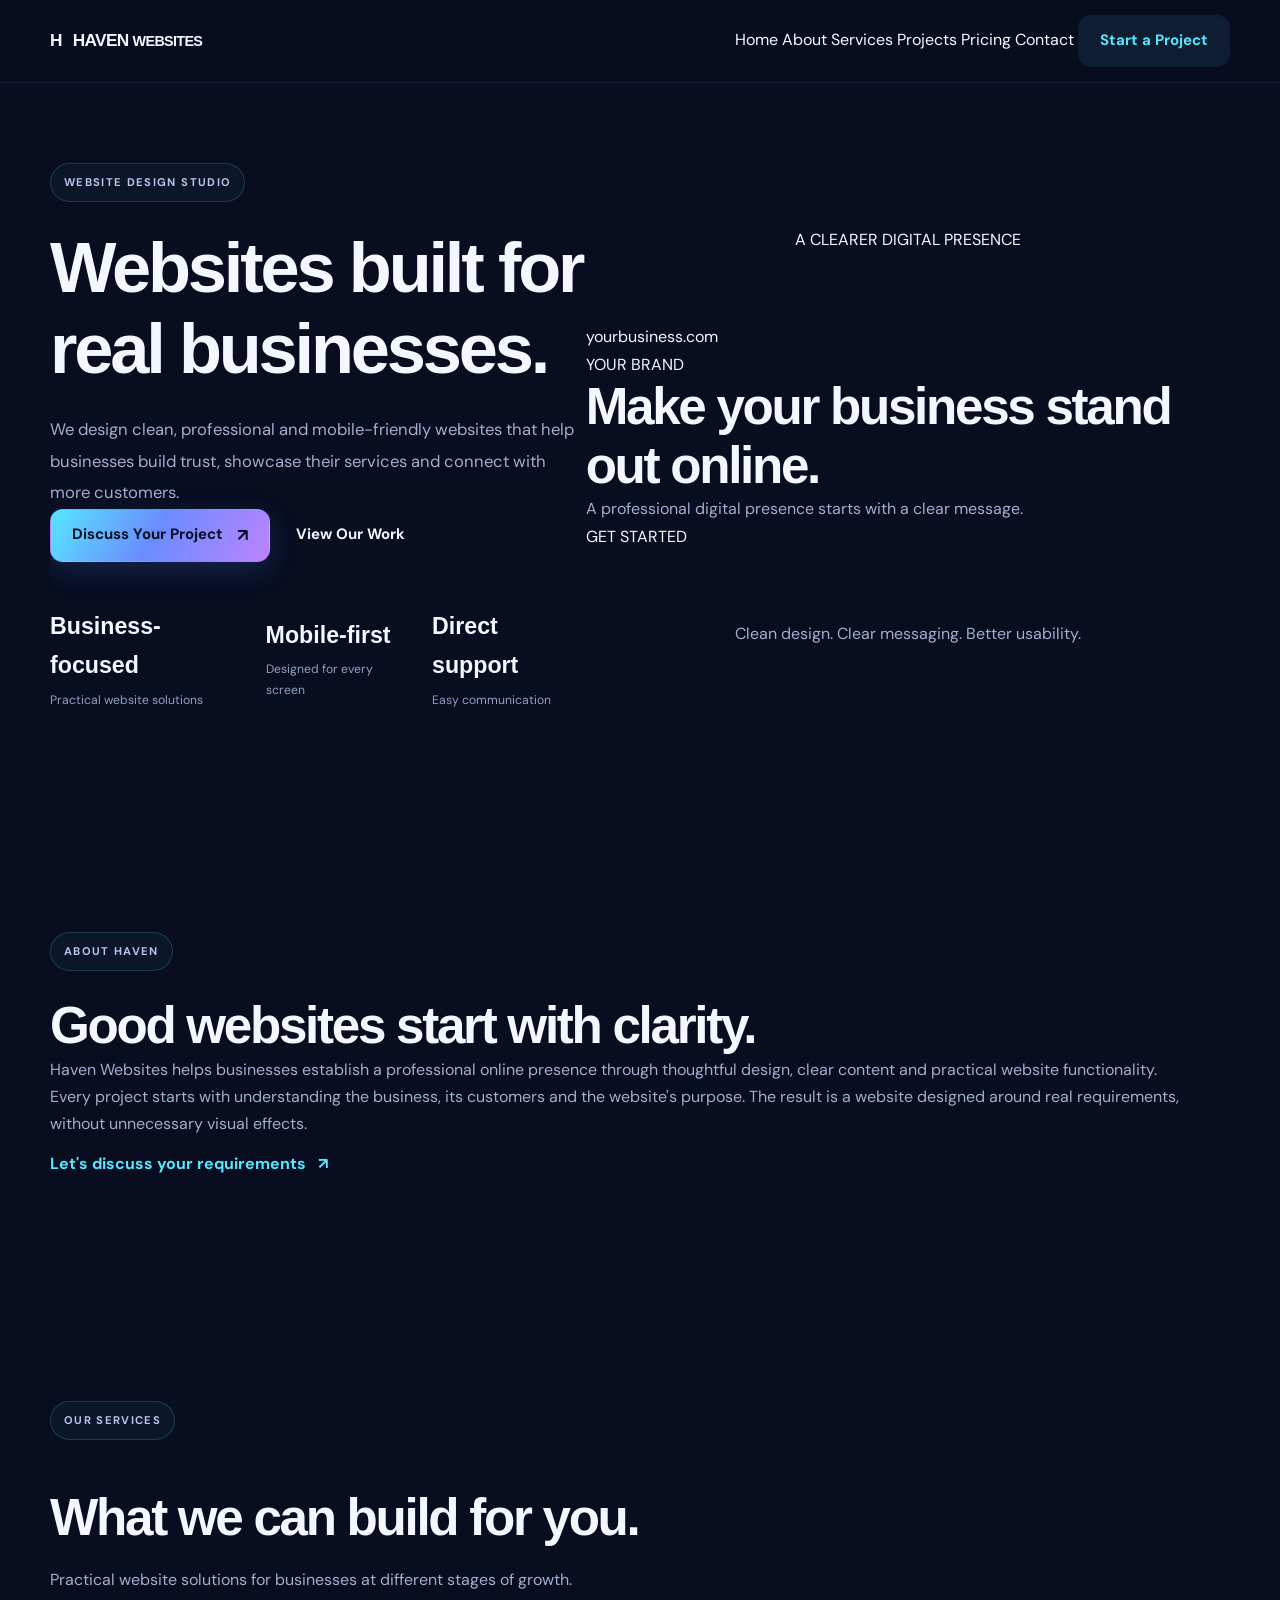
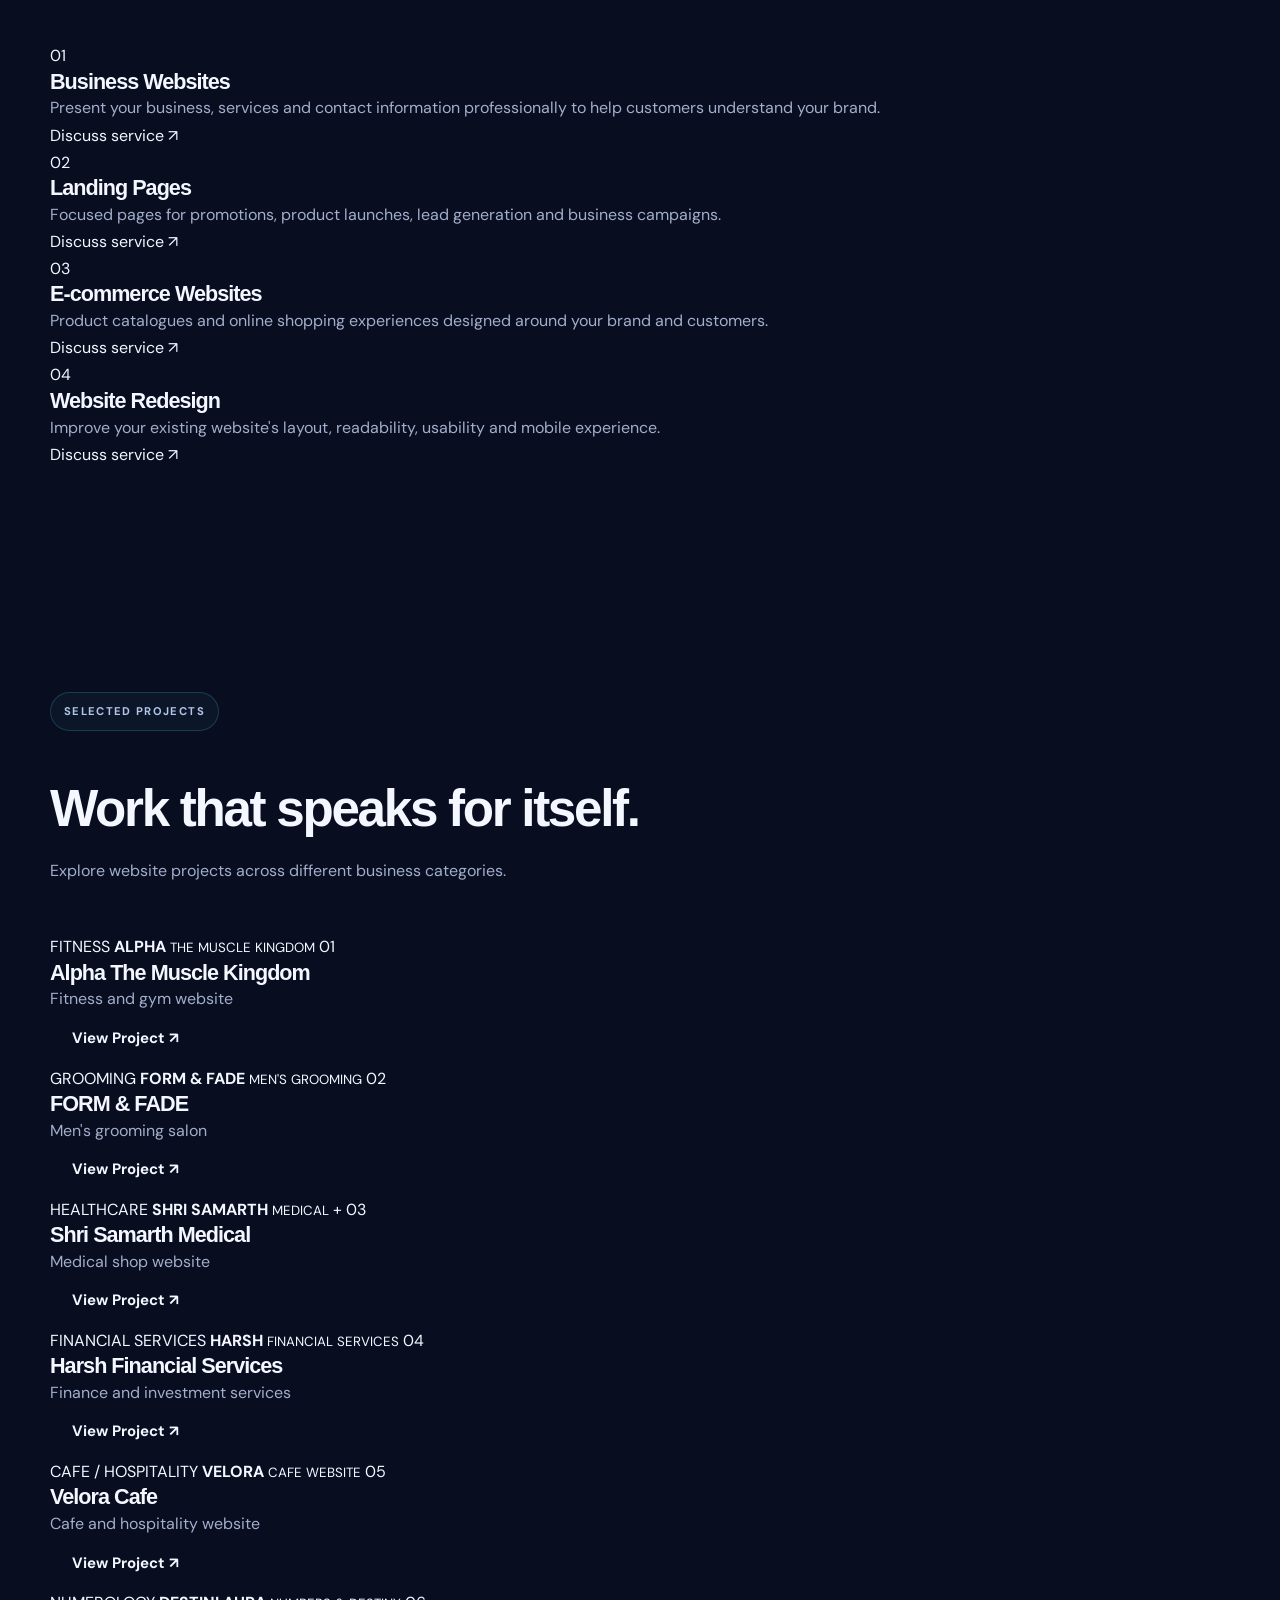
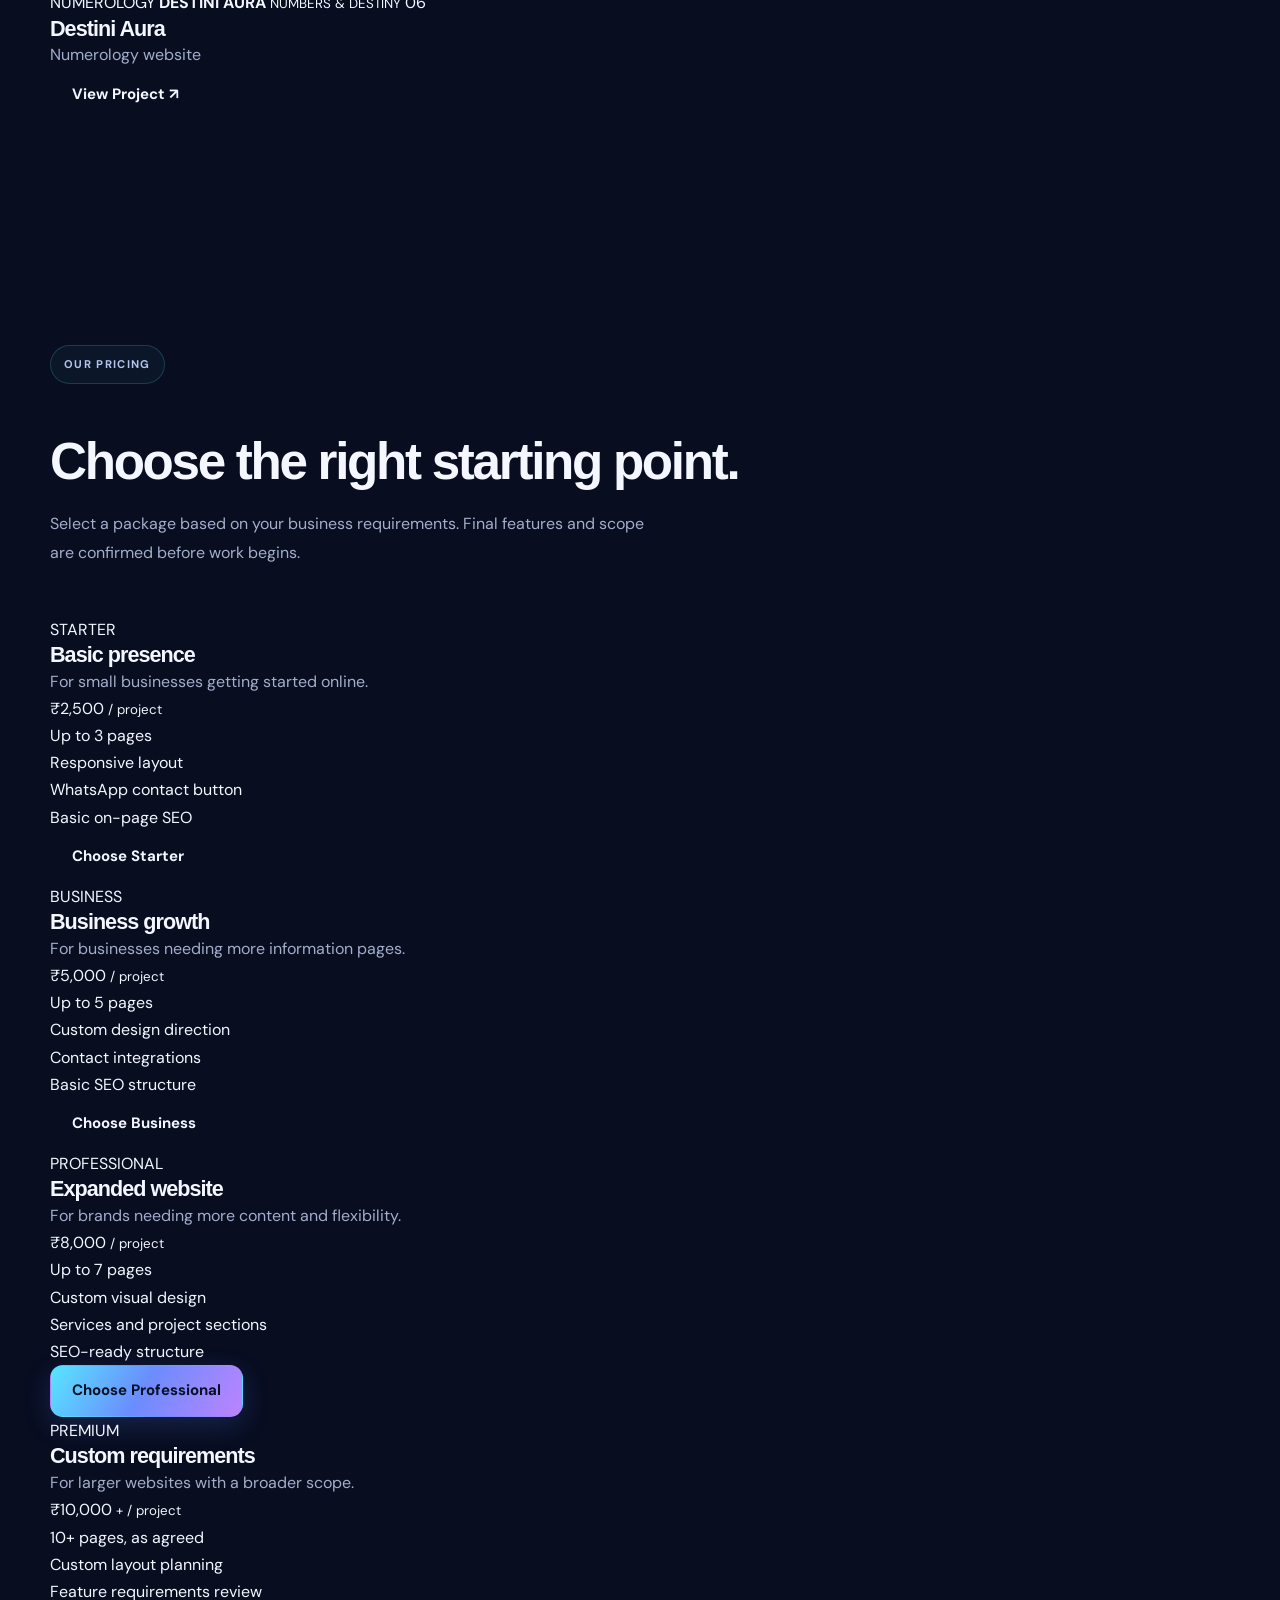
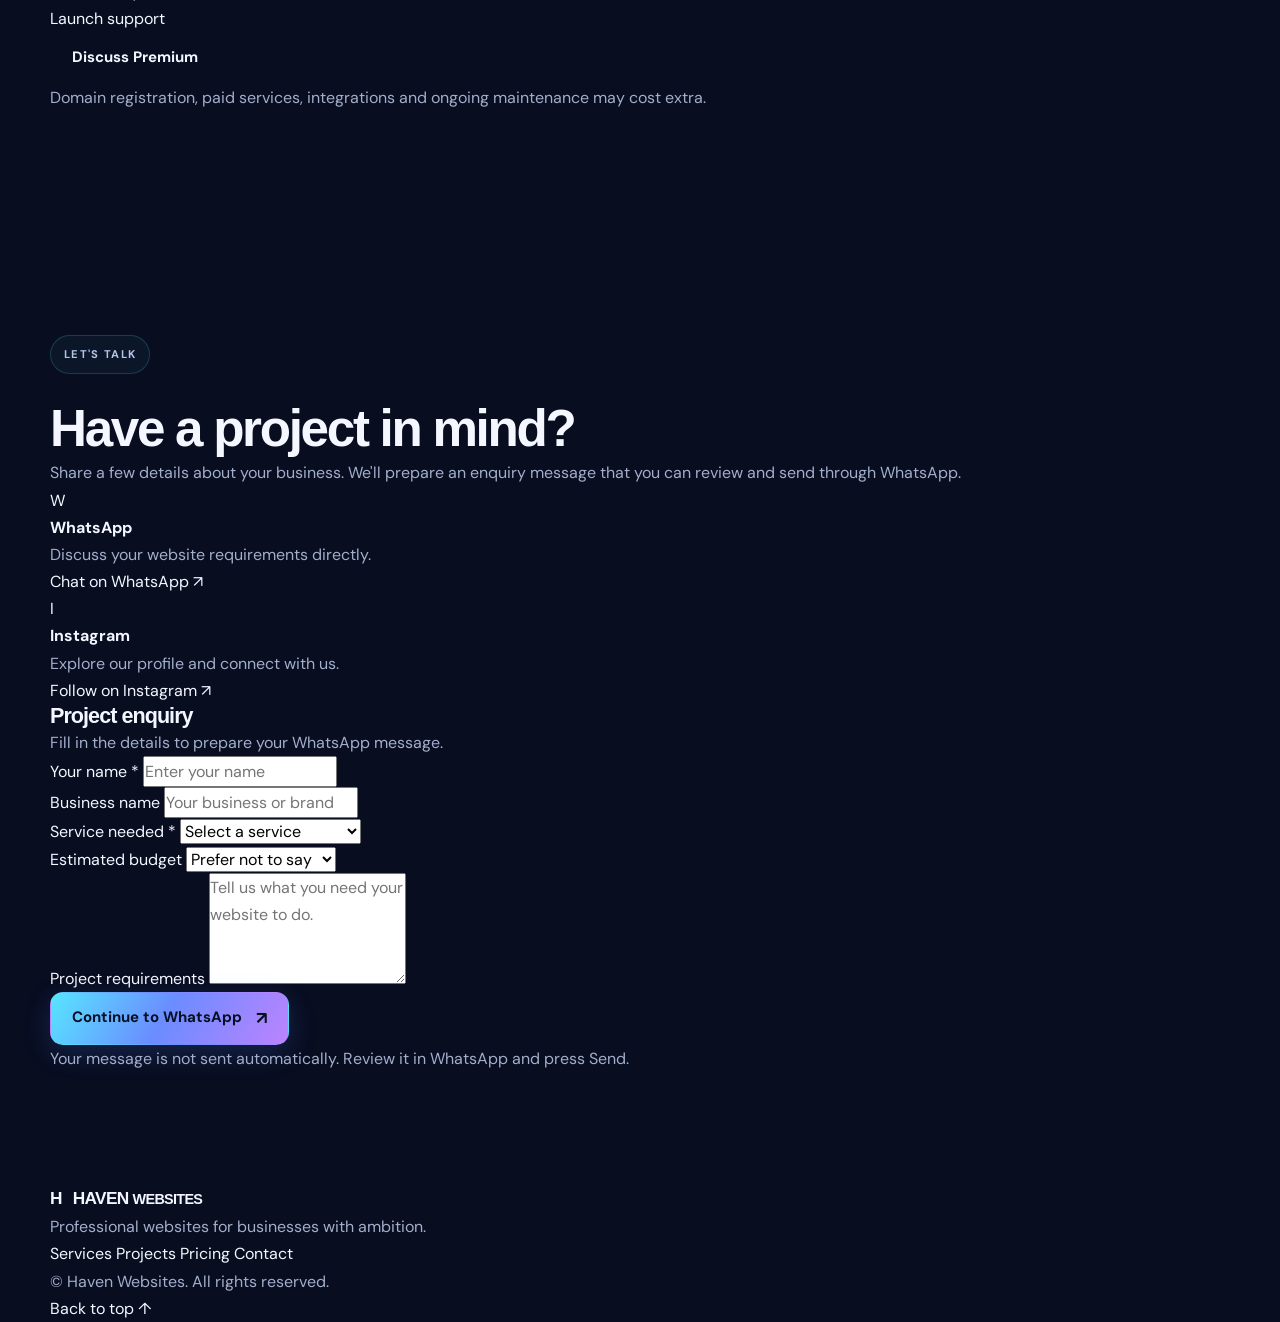
==== commit 6ee366dc: "Create clean professional Haven Websites homepage" ====
--- a/index.html
+++ b/index.html
@@ -1,692 +1,789 @@
-
 <!DOCTYPE html>
 <html lang="en">
 <head>
   <meta charset="UTF-8">
-  <meta name="viewport" content="width=device-width, initial-scale=1.0">
-
-  <title>Haven Websites | Premium Website Design</title>
-  <meta name="description" content="Haven Websites creates modern, responsive and premium websites for businesses, brands and entrepreneurs.">
-  <meta name="theme-color" content="#080d20">
-
-  <meta property="og:title" content="Haven Websites — Build Your Digital Future">
-  <meta property="og:description" content="Premium websites. Intelligent design. Better business growth.">
-  <meta property="og:type" content="website">
+  <meta name="viewport" content="width=device-width, initial-scale=1">
+
+  <meta name="theme-color" content="#ffffff">
+  <meta name="description" content="Haven Websites creates clean, professional and mobile-friendly websites for businesses and brands.">
+  <meta name="robots" content="index, follow">
+
+  <title>Haven Websites | Professional Website Design</title>
+
+  <link rel="canonical" href="https://harshwebstudio.github.io/HAVEN-WEBSITE-/">
 
   <link rel="preconnect" href="https://fonts.googleapis.com">
   <link rel="preconnect" href="https://fonts.gstatic.com" crossorigin>
-  <link href="https://fonts.googleapis.com/css2?family=DM+Sans:wght@400;500;600;700&family=Space+Grotesk:wght@400;500;600;700&display=swap" rel="stylesheet">
+
+  <link href="https://fonts.googleapis.com/css2?family=DM+Sans:wght@400;500;600;700&family=Manrope:wght@400;500;600;700;800&display=swap" rel="stylesheet">
 
   <link rel="stylesheet" href="style.css">
+  <script src="script.js" defer></script>
 </head>
 
 <body>
-  <div class="site-glow glow-one"></div>
-  <div class="site-glow glow-two"></div>
-
-  <!-- Navigation -->
-  <header class="site-header" id="top">
-    <nav class="navbar container" aria-label="Main navigation">
-      <a class="brand" href="#home" aria-label="Haven Websites home">
-        <span class="brand-mark">H</span>
-        <span>HAVEN<span class="brand-light"> WEBSITES</span></span>
+
+  <!-- HEADER -->
+  <header class="site-header">
+    <nav class="container navbar" aria-label="Main navigation">
+
+      <a class="brand" href="#home" aria-label="Haven Websites Home">
+        <span class="brand-icon">H</span>
+
+        <span class="brand-text">
+          <strong>HAVEN</strong>
+          <small>WEBSITES</small>
+        </span>
       </a>
 
-      <button class="menu-toggle" id="menuToggle"
-        aria-label="Open navigation menu"
+      <button
+        class="menu-toggle"
+        id="menuToggle"
+        type="button"
+        aria-label="Open navigation"
         aria-expanded="false"
-        aria-controls="navMenu">
+        aria-controls="navLinks"
+      >
         <span></span>
         <span></span>
         <span></span>
       </button>
 
-      <div class="nav-menu" id="navMenu">
-        <a class="nav-link active" href="#home" data-action="wave">Home</a>
-        <a class="nav-link" href="#about" data-action="think">About</a>
-        <a class="nav-link" href="#services" data-action="point">Services</a>
-        <a class="nav-link" href="#projects" data-action="celebrate">Projects</a>
-        <a class="nav-link" href="#pricing" data-action="think">Pricing</a>
-        <a class="nav-link" href="#contact" data-action="wave">Contact</a>
-        <a class="nav-cta" href="#contact" data-action="celebrate">
-          Let's Talk <span>↗</span>
+      <div class="nav-links" id="navLinks">
+        <a href="#home">Home</a>
+        <a href="#about">About</a>
+        <a href="#services">Services</a>
+        <a href="#projects">Projects</a>
+        <a href="#pricing">Pricing</a>
+        <a href="#contact">Contact</a>
+
+        <a class="button button-dark nav-cta" href="#contact">
+          Start a Project
         </a>
       </div>
+
     </nav>
   </header>
 
   <main>
-    <!-- Hero -->
-    <section class="hero section" id="home">
-      <div class="container hero-grid">
-        <div class="hero-copy reveal">
-          <div class="eyebrow">
-            <span class="status-dot"></span>
-            DIGITAL EXPERIENCES, REIMAGINED
-          </div>
-
-          <h1>
-            We build websites
-            <span class="gradient-text">that move</span>
-            your business forward.
-          </h1>
-
-          <p class="hero-description">
-            Your business deserves more than an ordinary website.
-            We create modern digital experiences that build trust,
-            showcase your brand and turn visitors into customers.
-          </p>
-
-          <div class="hero-buttons">
-            <a href="#projects" class="button button-primary" data-action="point">
-              Explore Our Work <span>↗</span>
-            </a>
-            <a href="#contact" class="button button-secondary" data-action="wave">
-              Start a Project <span>→</span>
-            </a>
-          </div>
-
-          <div class="hero-stats">
-            <div class="stat-item">
-              <strong>100%</strong>
-              <span>Responsive Design</span>
-            </div>
-            <div class="stat-divider"></div>
-            <div class="stat-item">
-              <strong>24/7</strong>
-              <span>Online Presence</span>
-            </div>
-            <div class="stat-divider"></div>
-            <div class="stat-item">
-              <strong>1:1</strong>
-              <span>Client Support</span>
-            </div>
-          </div>
-        </div>
-
-        <!-- Interactive CSS 3D-style robot -->
-        <div class="hero-visual reveal">
-          <div class="visual-orbit orbit-one"></div>
-          <div class="visual-orbit orbit-two"></div>
-          <div class="visual-grid"></div>
-
-          <div class="floating-tag tag-top">
-            <span class="tag-icon">✦</span>
-            <span>Creative Technology</span>
-          </div>
-
-          <div class="robot-scene" id="robotScene">
-            <div class="robot-shadow"></div>
-
-            <button class="robot" id="robot" type="button"
-              aria-label="Interact with the Haven robot">
-              <div class="robot-aura"></div>
-
-              <div class="robot-antenna">
-                <span class="antenna-light"></span>
-              </div>
-
-              <div class="robot-head">
-                <div class="robot-ear ear-left"></div>
-                <div class="robot-ear ear-right"></div>
-
-                <div class="robot-face">
-                  <div class="robot-eyebrows">
-                    <span></span>
-                    <span></span>
-                  </div>
-
-                  <div class="robot-eyes">
-                    <span class="robot-eye"></span>
-                    <span class="robot-eye"></span>
-                  </div>
-
-                  <div class="robot-cheeks">
-                    <span></span>
-                    <span></span>
-                  </div>
-
-                  <div class="robot-mouth"></div>
-                </div>
-
-                <div class="robot-side-light"></div>
-              </div>
-
-              <div class="robot-neck"></div>
-
-              <div class="robot-body">
-                <div class="robot-chest">
-                  <span class="chest-symbol">H</span>
-                  <span class="chest-line"></span>
-                  <span class="chest-line short-line"></span>
-                  <span class="chest-light"></span>
-                </div>
-
-                <div class="robot-shoulder shoulder-left"></div>
-                <div class="robot-shoulder shoulder-right"></div>
-
-                <div class="robot-arm arm-left">
-                  <span class="arm-joint"></span>
-                  <span class="robot-hand"></span>
-                </div>
-
-                <div class="robot-arm arm-right">
-                  <span class="arm-joint"></span>
-                  <span class="robot-hand"></span>
-                </div>
-              </div>
-
-              <div class="robot-base">
+
+    <!-- HERO SECTION -->
+    <section class="hero section container" id="home">
+
+      <div class="hero-content">
+
+        <span class="eyebrow">WEBSITE DESIGN STUDIO</span>
+
+        <h1>
+          Websites built for
+          <span class="accent-text">real businesses.</span>
+        </h1>
+
+        <p class="hero-description">
+          We design clean, professional and mobile-friendly websites
+          that help businesses build trust, showcase their services
+          and connect with more customers.
+        </p>
+
+        <div class="hero-actions">
+
+          <a class="button button-primary" href="#contact">
+            Discuss Your Project
+            <span>↗</span>
+          </a>
+
+          <a class="button button-light" href="#projects">
+            View Our Work
+          </a>
+
+        </div>
+
+        <div class="hero-stats">
+
+          <div class="stat-item">
+            <strong>Business-focused</strong>
+            <span>Practical website solutions</span>
+          </div>
+
+          <div class="stat-item">
+            <strong>Mobile-first</strong>
+            <span>Designed for every screen</span>
+          </div>
+
+          <div class="stat-item">
+            <strong>Direct support</strong>
+            <span>Easy communication</span>
+          </div>
+
+        </div>
+
+      </div>
+
+      <!-- STATIC WEBSITE PREVIEW -->
+      <div class="hero-visual">
+
+        <div class="visual-label">
+          A CLEARER DIGITAL PRESENCE
+        </div>
+
+        <div class="mock-browser">
+
+          <div class="browser-bar">
+            <div class="browser-dots">
+              <span></span>
+              <span></span>
+              <span></span>
+            </div>
+
+            <div class="browser-address">
+              yourbusiness.com
+            </div>
+          </div>
+
+          <div class="browser-content">
+
+            <div class="mock-brand">
+              YOUR BRAND
+            </div>
+
+            <div class="mock-divider"></div>
+
+            <h2 class="mock-heading">
+              Make your business
+              stand out online.
+            </h2>
+
+            <p class="mock-copy">
+              A professional digital presence
+              starts with a clear message.
+            </p>
+
+            <div class="mock-button">
+              GET STARTED
+            </div>
+
+            <div class="mock-cards">
+              <div class="mock-card">
                 <span></span>
+                <i></i>
+                <i></i>
+              </div>
+
+              <div class="mock-card">
                 <span></span>
-              </div>
-            </button>
-
-            <div class="robot-particles particle-one">✦</div>
-            <div class="robot-particles particle-two">+</div>
-            <div class="robot-particles particle-three">✧</div>
-            <div class="robot-particles particle-four">·</div>
-          </div>
-
-          <div class="floating-tag tag-bottom">
-            <span class="live-icon"></span>
-            <span>Your digital partner</span>
-          </div>
-
-          <p class="robot-hint">TAP THE ROBOT TO INTERACT ↗</p>
-        </div>
-      </div>
-
-      <a href="#about" class="scroll-indicator" aria-label="Scroll to about section">
-        <span></span>
-        SCROLL TO EXPLORE
-      </a>
+                <i></i>
+                <i></i>
+              </div>
+
+              <div class="mock-card">
+                <span></span>
+                <i></i>
+                <i></i>
+              </div>
+            </div>
+
+          </div>
+        </div>
+
+        <p class="visual-caption">
+          Clean design. Clear messaging. Better usability.
+        </p>
+
+      </div>
+
     </section>
 
-    <!-- About -->
-    <section class="section about-section" id="about">
-      <div class="container about-grid">
-        <div class="section-label reveal">
-          <span class="section-number">01</span>
-          <span>WHO WE ARE</span>
-        </div>
-
-        <div class="about-content reveal">
+    <!-- ABOUT SECTION -->
+    <section class="section section-muted" id="about">
+
+      <div class="container about-layout">
+
+        <div class="about-heading">
+
+          <span class="eyebrow">ABOUT HAVEN</span>
+
           <h2>
-            Good design gets attention.
-            <span class="gradient-text">Great design builds trust.</span>
+            Good websites start with
+            <span class="accent-text">clarity.</span>
           </h2>
 
+        </div>
+
+        <div class="about-copy">
+
           <p>
-            Haven Websites is a digital design studio focused on helping
-            businesses establish a strong online presence through
-            thoughtful design, responsive development and clear
-            communication.
+            Haven Websites helps businesses establish a professional
+            online presence through thoughtful design, clear content
+            and practical website functionality.
           </p>
 
           <p>
-            From a growing local business to an ambitious new brand,
-            we turn your ideas into a professional digital experience.
-          </p>
-
-          <a href="#contact" class="text-link" data-action="point">
-            Let's build something meaningful <span>↗</span>
+            Every project starts with understanding the business,
+            its customers and the website's purpose. The result is
+            a website designed around real requirements, without
+            unnecessary visual effects.
+          </p>
+
+          <a class="text-link" href="#contact">
+            Let's discuss your requirements
+            <span>↗</span>
           </a>
-        </div>
+
+        </div>
+
+      </div>
+
+                </section>
+                    <!-- SERVICES SECTION -->
+    <section class="section container" id="services">
+
+      <div class="section-heading">
+        <div>
+          <span class="eyebrow">OUR SERVICES</span>
+          <h2>What we can build for you.</h2>
+        </div>
+
+        <p>
+          Practical website solutions for businesses at different
+          stages of growth.
+        </p>
+      </div>
+
+      <div class="service-grid">
+
+        <article class="service-card">
+          <span class="service-number">01</span>
+          <h3>Business Websites</h3>
+          <p>
+            Present your business, services and contact information
+            professionally to help customers understand your brand.
+          </p>
+          <a href="#contact" data-service="Business website">
+            Discuss service ↗
+          </a>
+        </article>
+
+        <article class="service-card">
+          <span class="service-number">02</span>
+          <h3>Landing Pages</h3>
+          <p>
+            Focused pages for promotions, product launches,
+            lead generation and business campaigns.
+          </p>
+          <a href="#contact" data-service="Landing page">
+            Discuss service ↗
+          </a>
+        </article>
+
+        <article class="service-card">
+          <span class="service-number">03</span>
+          <h3>E-commerce Websites</h3>
+          <p>
+            Product catalogues and online shopping experiences
+            designed around your brand and customers.
+          </p>
+          <a href="#contact" data-service="E-commerce website">
+            Discuss service ↗
+          </a>
+        </article>
+
+        <article class="service-card">
+          <span class="service-number">04</span>
+          <h3>Website Redesign</h3>
+          <p>
+            Improve your existing website's layout, readability,
+            usability and mobile experience.
+          </p>
+          <a href="#contact" data-service="Website redesign">
+            Discuss service ↗
+          </a>
+        </article>
+
       </div>
     </section>
 
-    <!-- Services -->
-    <section class="section services-section" id="services">
+    <!-- PROJECTS SECTION -->
+    <section class="section section-muted" id="projects">
+
       <div class="container">
-        <div class="section-heading reveal">
-          <div class="section-label">
-            <span class="section-number">02</span>
-            <span>WHAT WE DO</span>
-          </div>
-
-          <h2>Digital solutions for <span class="gradient-text">real growth.</span></h2>
-          <p>Everything your brand needs to make a stronger first impression online.</p>
-        </div>
-
-        <div class="services-grid">
-          <article class="service-card reveal">
-            <div class="service-icon icon-blue">◈</div>
-            <span class="card-index">01 / DESIGN</span>
-            <h3>Business Websites</h3>
-            <p>
-              Professional, responsive websites that introduce your
-              business, showcase your services and help customers trust your brand.
-            </p>
-            <a href="#contact" class="card-link" data-service="Business Website">
-              Discuss your project <span>↗</span>
-            </a>
-          </article>
-
-          <article class="service-card reveal">
-            <div class="service-icon icon-purple">✳</div>
-            <span class="card-index">02 / CONVERSION</span>
-            <h3>Landing Pages</h3>
-            <p>
-              Focused landing pages designed to present one clear offer
-              and guide visitors towards a meaningful action.
-            </p>
-            <a href="#contact" class="card-link" data-service="Landing Page">
-              Discuss your project <span>↗</span>
-            </a>
-          </article>
-
-          <article class="service-card reveal">
-            <div class="service-icon icon-cyan">▧</div>
-            <span class="card-index">03 / COMMERCE</span>
-            <h3>E-commerce Websites</h3>
-            <p>
-              Product-focused online stores with a clean shopping
-              experience, organised categories and a scalable structure.
-            </p>
-            <a href="#contact" class="card-link" data-service="E-commerce Website">
-              Discuss your project <span>↗</span>
-            </a>
-          </article>
-
-          <article class="service-card reveal">
-            <div class="service-icon icon-pink">⟳</div>
-            <span class="card-index">04 / TRANSFORMATION</span>
-            <h3>Website Redesign</h3>
-            <p>
-              Refresh an outdated website with better visual hierarchy,
-              mobile usability and a more consistent brand identity.
-            </p>
-            <a href="#contact" class="card-link" data-service="Website Redesign">
-              Discuss your project <span>↗</span>
-            </a>
-          </article>
-        </div>
-      </div>
-                  </section>
-                  
-    <!-- Projects -->
-    <section class="section projects-section" id="projects">
-      <div class="container">
-        <div class="section-heading reveal">
-          <div class="section-label">
-            <span class="section-number">03</span>
-            <span>SELECTED WORK</span>
-          </div>
-
-          <h2>Ideas turned into <span class="gradient-text">experiences.</span></h2>
-          <p>Explore selected website projects and concepts from our portfolio.</p>
-        </div>
-
-        <div class="projects-grid">
-          <article class="project-card reveal">
-            <a class="project-preview preview-fitness"
-              href="https://harshwebstudio.github.io/alpha-muscle-kingdom/"
-              target="_blank" rel="noopener noreferrer">
-              <span class="preview-orb"></span>
-              <span class="preview-label">FITNESS / 01</span>
-              <span class="preview-title">ALPHA<span>FITNESS</span></span>
-              <span class="preview-arrow">↗</span>
-            </a>
-            <div class="project-info">
+
+        <div class="section-heading">
+          <div>
+            <span class="eyebrow">SELECTED PROJECTS</span>
+            <h2>Work that speaks for itself.</h2>
+          </div>
+
+          <p>
+            Explore website projects across different business
+            categories.
+          </p>
+        </div>
+
+        <div class="project-grid">
+
+          <!-- PROJECT 1 -->
+          <article class="project-card">
+
+            <div class="project-preview preview-alpha">
+              <span class="preview-category">FITNESS</span>
+              <strong>ALPHA</strong>
+              <small>THE MUSCLE KINGDOM</small>
+              <span class="preview-index">01</span>
+            </div>
+
+            <div class="project-content">
               <div>
                 <h3>Alpha The Muscle Kingdom</h3>
-                <p>Fitness &amp; wellness</p>
-              </div>
-              <a href="https://harshwebstudio.github.io/alpha-muscle-kingdom/"
-                target="_blank" rel="noopener noreferrer" aria-label="Open Alpha project">↗</a>
-            </div>
+                <p>Fitness and gym website</p>
+              </div>
+            </div>
+
+            <a
+              class="button button-project"
+              href="https://harshwebstudio.github.io/alpha-muscle-kingdom/"
+              target="_blank"
+              rel="noopener noreferrer"
+            >View Project ↗</a>
+
           </article>
 
-          <article class="project-card reveal">
-            <a class="project-preview preview-salon"
-              href="https://harshwebstudio.github.io/FORM-FADE/"
-              target="_blank" rel="noopener noreferrer">
-              <span class="preview-orb"></span>
-              <span class="preview-label">GROOMING / 02</span>
-              <span class="preview-title">FORM <span>&amp;</span> FADE</span>
-              <span class="preview-arrow">↗</span>
-            </a>
-            <div class="project-info">
+          <!-- PROJECT 2 -->
+          <article class="project-card">
+
+            <div class="project-preview preview-form">
+              <span class="preview-category">GROOMING</span>
+              <strong>FORM <span>&amp; FADE</span></strong>
+              <small>MEN'S GROOMING</small>
+              <span class="preview-index">02</span>
+            </div>
+
+            <div class="project-content">
               <div>
                 <h3>FORM &amp; FADE</h3>
-                <p>Men's grooming</p>
-              </div>
-              <a href="https://harshwebstudio.github.io/FORM-FADE/"
-                target="_blank" rel="noopener noreferrer" aria-label="Open FORM &amp; FADE project">↗</a>
-            </div>
+                <p>Men's grooming salon</p>
+              </div>
+            </div>
+
+            <a
+              class="button button-project"
+              href="https://harshwebstudio.github.io/FORM-FADE/"
+              target="_blank"
+              rel="noopener noreferrer"
+            >View Project ↗</a>
+
           </article>
 
-          <article class="project-card reveal">
-            <a class="project-preview preview-medical"
-              href="https://harshwebstudio.github.io/SHRI-SAMARTH-MEDICAL/"
-              target="_blank" rel="noopener noreferrer">
-              <span class="preview-orb"></span>
-              <span class="preview-label">HEALTHCARE / 03</span>
-              <span class="preview-title">SHRI SAMARTH<span>MEDICAL</span></span>
-              <span class="preview-arrow">↗</span>
-            </a>
-            <div class="project-info">
+          <!-- PROJECT 3 -->
+          <article class="project-card">
+
+            <div class="project-preview preview-medical">
+              <span class="preview-category">HEALTHCARE</span>
+              <strong>SHRI SAMARTH</strong>
+              <small>MEDICAL</small>
+              <span class="preview-symbol">+</span>
+              <span class="preview-index">03</span>
+            </div>
+
+            <div class="project-content">
               <div>
                 <h3>Shri Samarth Medical</h3>
-                <p>Healthcare &amp; pharmacy</p>
-              </div>
-              <a href="https://harshwebstudio.github.io/SHRI-SAMARTH-MEDICAL/"
-                target="_blank" rel="noopener noreferrer" aria-label="Open medical project">↗</a>
-            </div>
+                <p>Medical shop website</p>
+              </div>
+            </div>
+
+            <a
+              class="button button-project"
+              href="https://harshwebstudio.github.io/SHRI-SAMARTH-MEDICAL/"
+              target="_blank"
+              rel="noopener noreferrer"
+            >View Project ↗</a>
+
           </article>
 
-          <article class="project-card reveal">
-            <a class="project-preview preview-finance"
-              href="https://harshwebstudio.github.io/HARSH-FINANCIAL-SERVICES-/"
-              target="_blank" rel="noopener noreferrer">
-              <span class="preview-orb"></span>
-              <span class="preview-label">FINANCE / 04</span>
-              <span class="preview-title">HFS<span>FINANCIAL SERVICES</span></span>
-              <span class="preview-arrow">↗</span>
-            </a>
-            <div class="project-info">
+          <!-- PROJECT 4 -->
+          <article class="project-card">
+
+            <div class="project-preview preview-finance">
+              <span class="preview-category">FINANCIAL SERVICES</span>
+              <strong>HARSH</strong>
+              <small>FINANCIAL SERVICES</small>
+              <span class="preview-index">04</span>
+            </div>
+
+            <div class="project-content">
               <div>
                 <h3>Harsh Financial Services</h3>
-                <p>Finance &amp; investments</p>
-              </div>
-              <a href="https://harshwebstudio.github.io/HARSH-FINANCIAL-SERVICES-/"
-                target="_blank" rel="noopener noreferrer" aria-label="Open finance project">↗</a>
-            </div>
+                <p>Finance and investment services</p>
+              </div>
+            </div>
+
+            <a
+              class="button button-project"
+              href="https://harshwebstudio.github.io/HARSH-FINANCIAL-SERVICES-/"
+              target="_blank"
+              rel="noopener noreferrer"
+            >View Project ↗</a>
+
           </article>
 
-          <article class="project-card reveal">
-            <div class="project-preview preview-fashion">
-              <span class="preview-orb"></span>
-              <span class="preview-label">E-COMMERCE / 05</span>
-              <span class="preview-title">VELORA<span>FASHION</span></span>
-              <span class="preview-arrow">✦</span>
-            </div>
-            <div class="project-info">
+          <!-- PROJECT 5 -->
+          <article class="project-card">
+
+            <div class="project-preview preview-velora">
+              <span class="preview-category">CAFE / HOSPITALITY</span>
+              <strong>VELORA</strong>
+              <small>CAFE WEBSITE</small>
+              <span class="preview-index">05</span>
+            </div>
+
+            <div class="project-content">
               <div>
-                <h3>Velora Fashion</h3>
-                <p>Fashion storefront concept</p>
-              </div>
-              <span class="project-status">CONCEPT</span>
-            </div>
+                <h3>Velora Cafe</h3>
+                <p>Cafe and hospitality website</p>
+              </div>
+            </div>
+
+            <a
+              class="button button-project"
+              href="https://harshwebstudio.github.io/velora-cafe/"
+              target="_blank"
+              rel="noopener noreferrer"
+            >View Project ↗</a>
+
           </article>
 
-          <article class="project-card reveal">
+          <!-- PROJECT 6 -->
+          <article class="project-card">
+
             <div class="project-preview preview-destini">
-              <span class="preview-orb"></span>
-              <span class="preview-label">PERSONAL BRAND / 06</span>
-              <span class="preview-title">DESTINI<span>AURA</span></span>
-              <span class="preview-arrow">✦</span>
-            </div>
-            <div class="project-info">
+              <span class="preview-category">NUMEROLOGY</span>
+              <strong>DESTINI AURA</strong>
+              <small>NUMBERS &amp; DESTINY</small>
+              <span class="preview-index">06</span>
+            </div>
+
+            <div class="project-content">
               <div>
                 <h3>Destini Aura</h3>
-                <p>Numerology &amp; personal brand</p>
-              </div>
-              <span class="project-status">CONCEPT</span>
-            </div>
+                <p>Numerology website</p>
+              </div>
+            </div>
+
+            <a
+              class="button button-project"
+              href="https://harshwebstudio.github.io/destiny-aura/"
+              target="_blank"
+              rel="noopener noreferrer"
+            >View Project ↗</a>
+
           </article>
-        </div>
+
+        </div>
+
       </div>
     </section>
 
-    <!-- Pricing -->
-    <section class="section pricing-section" id="pricing">
-      <div class="container">
-        <div class="section-heading reveal">
-          <div class="section-label">
-            <span class="section-number">04</span>
-            <span>TRANSPARENT PRICING</span>
-          </div>
-
-          <h2>Choose the right <span class="gradient-text">starting point.</span></h2>
-          <p>Clear starting packages for businesses ready to grow online.</p>
-        </div>
-
-        <div class="pricing-grid">
-          <article class="price-card reveal">
-            <span class="price-label">STARTER</span>
-            <h3>Essential</h3>
-            <p class="price-description">A professional start for your business.</p>
-            <div class="price-amount">₹2,500<span>/project</span></div>
-            <p class="page-count">Up to 3 pages</p>
-            <div class="price-divider"></div>
-            <ul class="feature-list">
-              <li>✓ Responsive website design</li>
-              <li>✓ Essential business sections</li>
-              <li>✓ Contact / WhatsApp integration</li>
-              <li>✓ Basic on-page SEO setup</li>
-              <li>✓ Deployment assistance</li>
-            </ul>
-            <a href="#contact" class="button button-secondary price-button"
-              data-package="Starter — ₹2,500">Choose Starter <span>→</span></a>
-          </article>
-
-          <article class="price-card reveal">
-            <span class="price-label">BUSINESS</span>
-            <h3>Growth</h3>
-            <p class="price-description">More room to explain your services.</p>
-            <div class="price-amount">₹5,000<span>/project</span></div>
-            <p class="page-count">Up to 5 pages</p>
-            <div class="price-divider"></div>
-            <ul class="feature-list">
-              <li>✓ Everything in Starter</li>
-              <li>✓ Up to 5 website pages</li>
-              <li>✓ Custom visual styling</li>
-              <li>✓ Project / gallery section</li>
-              <li>✓ Enhanced on-page SEO</li>
-            </ul>
-            <a href="#contact" class="button button-secondary price-button"
-              data-package="Business — ₹5,000">Choose Business <span>→</span></a>
-          </article>
-
-          <article class="price-card featured-price reveal">
-            <span class="popular-badge">MOST POPULAR</span>
-            <span class="price-label">PROFESSIONAL</span>
-            <h3>Professional</h3>
-            <p class="price-description">A stronger digital presence for growing brands.</p>
-            <div class="price-amount">₹8,000<span>/project</span></div>
-            <p class="page-count">Up to 7 pages</p>
-            <div class="price-divider"></div>
-            <ul class="feature-list">
-              <li>✓ Everything in Business</li>
-              <li>✓ Up to 7 website pages</li>
-              <li>✓ Advanced visual sections</li>
-              <li>✓ Interactive animations</li>
-              <li>✓ Performance-conscious design</li>
-            </ul>
-            <a href="#contact" class="button button-primary price-button"
-              data-package="Professional — ₹8,000">Choose Professional <span>→</span></a>
-          </article>
-
-          <article class="price-card reveal">
-            <span class="price-label">PREMIUM</span>
-            <h3>Signature</h3>
-            <p class="price-description">A larger experience built around your brand.</p>
-            <div class="price-amount">₹10,000<span>+</span></div>
-            <p class="page-count">10+ pages</p>
-            <div class="price-divider"></div>
-            <ul class="feature-list">
-              <li>✓ Custom page structure</li>
-              <li>✓ Bespoke design direction</li>
-              <li>✓ More detailed content sections</li>
-              <li>✓ Advanced integrations quoted separately</li>
-              <li>✓ Scope-based project planning</li>
-            </ul>
-            <a href="#contact" class="button button-secondary price-button"
-              data-package="Premium — ₹10,000+">Discuss Premium <span>→</span></a>
-          </article>
-        </div>
-
-        <p class="pricing-note reveal">
-          Domain registration, paid hosting, third-party services and ongoing
-          maintenance may cost extra. Final pricing depends on the agreed scope.
+    <!-- PRICING SECTION -->
+    <section class="section container" id="pricing">
+
+      <div class="section-heading">
+        <div>
+          <span class="eyebrow">OUR PRICING</span>
+          <h2>Choose the right starting point.</h2>
+        </div>
+
+        <p>
+          Select a package based on your business requirements.
+          Final features and scope are confirmed before work begins.
         </p>
       </div>
+
+      <div class="pricing-grid">
+
+        <article class="price-card">
+          <span class="price-label">STARTER</span>
+          <h3>Basic presence</h3>
+          <p>For small businesses getting started online.</p>
+
+          <div class="price">
+            ₹2,500 <small>/ project</small>
+          </div>
+
+          <ul>
+            <li>Up to 3 pages</li>
+            <li>Responsive layout</li>
+            <li>WhatsApp contact button</li>
+            <li>Basic on-page SEO</li>
+          </ul>
+
+          <a
+            class="button button-light plan-button"
+            href="#contact"
+            data-plan="Starter"
+          >Choose Starter</a>
+        </article>
+
+        <article class="price-card">
+          <span class="price-label">BUSINESS</span>
+          <h3>Business growth</h3>
+          <p>For businesses needing more information pages.</p>
+
+          <div class="price">
+            ₹5,000 <small>/ project</small>
+          </div>
+
+          <ul>
+            <li>Up to 5 pages</li>
+            <li>Custom design direction</li>
+            <li>Contact integrations</li>
+            <li>Basic SEO structure</li>
+          </ul>
+
+          <a
+            class="button button-light plan-button"
+            href="#contact"
+            data-plan="Business"
+          >Choose Business</a>
+        </article>
+
+        <article class="price-card price-card-featured">
+          <span class="price-label">PROFESSIONAL</span>
+          <h3>Expanded website</h3>
+          <p>For brands needing more content and flexibility.</p>
+
+          <div class="price">
+            ₹8,000 <small>/ project</small>
+          </div>
+
+          <ul>
+            <li>Up to 7 pages</li>
+            <li>Custom visual design</li>
+            <li>Services and project sections</li>
+            <li>SEO-ready structure</li>
+          </ul>
+
+          <a
+            class="button button-primary plan-button"
+            href="#contact"
+            data-plan="Professional"
+          >Choose Professional</a>
+        </article>
+
+        <article class="price-card">
+          <span class="price-label">PREMIUM</span>
+          <h3>Custom requirements</h3>
+          <p>For larger websites with a broader scope.</p>
+
+          <div class="price">
+            ₹10,000 <small>+ / project</small>
+          </div>
+
+          <ul>
+            <li>10+ pages, as agreed</li>
+            <li>Custom layout planning</li>
+            <li>Feature requirements review</li>
+            <li>Launch support</li>
+          </ul>
+
+          <a
+            class="button button-light plan-button"
+            href="#contact"
+            data-plan="Premium"
+          >Discuss Premium</a>
+        </article>
+
+      </div>
+
+      <p class="pricing-note">
+        Domain registration, paid services, integrations and ongoing
+        maintenance may cost extra.
+      </p>
+
+  </section>
+        <!-- CONTACT SECTION -->
+    <section class="section section-muted" id="contact">
+
+      <div class="container contact-layout">
+
+        <div class="contact-copy">
+
+          <span class="eyebrow">LET'S TALK</span>
+
+          <h2>Have a project in mind?</h2>
+
+          <p>
+            Share a few details about your business. We'll prepare
+            an enquiry message that you can review and send through
+            WhatsApp.
+          </p>
+
+          <div class="contact-method">
+            <span class="contact-icon">W</span>
+
+            <div>
+              <strong>WhatsApp</strong>
+              <p>Discuss your website requirements directly.</p>
+
+              <a
+                href="https://wa.me/919987475783"
+                target="_blank"
+                rel="noopener noreferrer"
+              >Chat on WhatsApp ↗</a>
+            </div>
+          </div>
+
+          <div class="contact-method">
+            <span class="contact-icon">I</span>
+
+            <div>
+              <strong>Instagram</strong>
+              <p>Explore our profile and connect with us.</p>
+
+              <a
+                href="https://www.instagram.com/harshwebdesignerrr11/"
+                target="_blank"
+                rel="noopener noreferrer"
+              >Follow on Instagram ↗</a>
+            </div>
+          </div>
+
+        </div>
+
+        <!-- PROJECT ENQUIRY FORM -->
+        <form class="contact-form" id="contactForm">
+
+          <h3>Project enquiry</h3>
+
+          <p class="form-description">
+            Fill in the details to prepare your WhatsApp message.
+          </p>
+
+          <div class="form-grid">
+
+            <div class="form-field">
+              <label for="name">Your name *</label>
+
+              <input
+                id="name"
+                name="name"
+                type="text"
+                placeholder="Enter your name"
+                autocomplete="name"
+                maxlength="80"
+                required
+              >
+            </div>
+
+            <div class="form-field">
+              <label for="business">Business name</label>
+
+              <input
+                id="business"
+                name="business"
+                type="text"
+                placeholder="Your business or brand"
+                maxlength="100"
+              >
+            </div>
+
+            <div class="form-field">
+              <label for="service">Service needed *</label>
+
+              <select id="service" name="service" required>
+                <option value="">Select a service</option>
+                <option>Business website</option>
+                <option>Landing page</option>
+                <option>E-commerce website</option>
+                <option>Website redesign</option>
+                <option>Not sure yet</option>
+              </select>
+            </div>
+
+            <div class="form-field">
+              <label for="budget">Estimated budget</label>
+
+              <select id="budget" name="budget">
+                <option value="">Prefer not to say</option>
+                <option>Under ₹5,000</option>
+                <option>₹5,000–₹8,000</option>
+                <option>₹8,000–₹15,000</option>
+                <option>₹15,000+</option>
+                <option>Need guidance</option>
+              </select>
+            </div>
+
+            <div class="form-field form-field-full">
+              <label for="details">Project requirements</label>
+
+              <textarea
+                id="details"
+                name="details"
+                rows="4"
+                maxlength="1000"
+                placeholder="Tell us what you need your website to do."
+              ></textarea>
+            </div>
+
+          </div>
+
+          <button
+            class="button button-primary submit-button"
+            type="submit"
+          >
+            Continue to WhatsApp <span>↗</span>
+          </button>
+
+          <p class="form-note" id="formNote" aria-live="polite">
+            Your message is not sent automatically. Review it in
+            WhatsApp and press Send.
+          </p>
+
+        </form>
+
+      </div>
     </section>
 
-    <!-- Process -->
-    <section class="section process-section">
-      <div class="container">
-        <div class="section-heading reveal">
-          <div class="section-label">
-            <span class="section-number">05</span>
-            <span>HOW WE WORK</span>
-          </div>
-          <h2>From first idea to <span class="gradient-text">launch day.</span></h2>
-        </div>
-
-        <div class="process-grid">
-          <article class="process-step reveal">
-            <span class="process-number">01</span>
-            <h3>Discover</h3>
-            <p>We understand your business, audience, goals and requirements.</p>
-          </article>
-
-          <article class="process-step reveal">
-            <span class="process-number">02</span>
-            <h3>Design</h3>
-            <p>We create a clear visual direction that suits your brand.</p>
-          </article>
-
-          <article class="process-step reveal">
-            <span class="process-number">03</span>
-            <h3>Develop</h3>
-            <p>We build and refine the website for desktop and mobile users.</p>
-          </article>
-
-          <article class="process-step reveal">
-            <span class="process-number">04</span>
-            <h3>Launch</h3>
-            <p>After approval, we help publish the agreed website.</p>
-          </article>
-        </div>
-      </div>
-    </section>
-
-    <!-- Contact -->
-    <section class="section contact-section" id="contact">
-      <div class="container contact-grid">
-        <div class="contact-copy reveal">
-          <div class="section-label">
-            <span class="section-number">06</span>
-            <span>LET'S CONNECT</span>
-          </div>
-
-          <h2>Have a business idea?<br>
-            <span class="gradient-text">Let's bring it online.</span>
-          </h2>
-
-          <p>
-            Tell us a little about your project. We'll use your details
-            to prepare a WhatsApp enquiry that you can review and send.
-          </p>
-
-          <div class="contact-points">
-            <div class="contact-point">
-              <span class="contact-point-icon">↗</span>
-              <div>
-                <strong>Direct communication</strong>
-                <p>Discuss your project requirements clearly.</p>
-              </div>
-            </div>
-
-            <div class="contact-point">
-              <span class="contact-point-icon">✦</span>
-              <div>
-                <strong>Solutions built around you</strong>
-                <p>Choose a package based on your business goals.</p>
-              </div>
-            </div>
-          </div>
-        </div>
-
-        <form class="contact-form reveal" id="contactForm">
-          <div class="form-heading">
-            <span class="form-kicker">PROJECT ENQUIRY</span>
-            <h3>Let's talk business.</h3>
-          </div>
-
-          <label for="clientName">Your name</label>
-          <input type="text" id="clientName" name="name"
-            placeholder="Enter your name" autocomplete="name" required>
-
-          <label for="clientBusiness">Business name</label>
-          <input type="text" id="clientBusiness" name="business"
-            placeholder="Your business or brand" required>
-
-          <label for="clientService">What do you need?</label>
-          <select id="clientService" name="service" required>
-            <option value="" disabled selected>Select a service</option>
-            <option value="Business Website">Business Website</option>
-            <option value="Landing Page">Landing Page</option>
-            <option value="E-commerce Website">E-commerce Website</option>
-            <option value="Website Redesign">Website Redesign</option>
-            <option value="SEO and Website Support">SEO and Website Support</option>
-            <option value="Other Project">Other Project</option>
-          </select>
-
-          <label for="clientBudget">Approximate budget</label>
-          <select id="clientBudget" name="budget" required>
-            <option value="" disabled selected>Select your budget</option>
-            <option value="₹2,500–₹5,000">₹2,500–₹5,000</option>
-            <option value="₹5,000–₹8,000">₹5,000–₹8,000</option>
-            <option value="₹8,000–₹10,000">₹8,000–₹10,000</option>
-            <option value="₹10,000+">₹10,000+</option>
-            <option value="Need guidance">Need guidance</option>
-          </select>
-
-          <label for="clientMessage">Tell us about your project</label>
-          <textarea id="clientMessage" name="message" rows="3"
-            placeholder="What would you like your website to do?"></textarea>
-
-          <button class="button button-primary form-submit" type="submit">
-            Prepare WhatsApp Enquiry <span>↗</span>
-          </button>
-
-          <p class="form-note">
-            This form opens WhatsApp with your enquiry. It does not send
-            information automatically.
-          </p>
-          <p class="form-status" id="formStatus" role="status" aria-live="polite"></p>
-        </form>
-      </div>
-    </section>
-
-    <!-- Final CTA -->
-    <section class="final-cta">
-      <div class="container final-cta-inner reveal">
-        <div>
-          <span class="final-kicker">YOUR NEXT CHAPTER STARTS HERE</span>
-          <h2>Ready to make your mark online?</h2>
-        </div>
-        <a href="#contact" class="button button-light" data-action="celebrate">
-          Build With Haven <span>↗</span>
-        </a>
-      </div>
-    </section>
   </main>
 
-  <!-- Footer -->
+  <!-- FOOTER -->
   <footer class="site-footer">
+
     <div class="container footer-main">
+
       <a class="brand footer-brand" href="#home">
-        <span class="brand-mark">H</span>
-        <span>HAVEN<span class="brand-light"> WEBSITES</span></span>
+        <span class="brand-icon">H</span>
+
+        <span class="brand-text">
+          <strong>HAVEN</strong>
+          <small>WEBSITES</small>
+        </span>
       </a>
 
-      <p>Thoughtful design. Modern technology. Stronger digital presence.</p>
-
-      <a href="#top" class="back-to-top">Back to top ↑</a>
+      <p>
+        Professional websites for businesses with ambition.
+      </p>
+
+      <div class="footer-links">
+        <a href="#services">Services</a>
+        <a href="#projects">Projects</a>
+        <a href="#pricing">Pricing</a>
+        <a href="#contact">Contact</a>
+      </div>
+
     </div>
 
     <div class="container footer-bottom">
-      <p>© <span id="currentYear">2026</span> Haven Websites. All rights reserved.</p>
-      <p>Designed to make your business stand out.</p>
+
+      <p>
+        © <span id="year"></span> Haven Websites. All rights reserved.
+      </p>
+
+      <a href="#home">Back to top ↑</a>
+
     </div>
+
   </footer>
 
-  <script src="script.js"></script>
 </body>
-    </html>
-    
+</html>
+  
--- a/style.css
+++ b/style.css
@@ -1,2804 +1,2065 @@
-/* =========================================================
-   HAVEN WEBSITE
-   PREMIUM RESPONSIVE CSS
-   PART 1
-========================================================= */
-
-
-/* =========================================================
-   ROOT
-========================================================= */
+
+/* =========================================
+   HAVEN WEBSITES — PREMIUM DESIGN SYSTEM
+========================================= */
 
 :root {
-
-    --bg: #050816;
-    --bg-soft: #080d21;
-    --card: rgba(13, 21, 48, 0.72);
-
-    --cyan: #18e7ff;
-    --blue: #2687ff;
-    --violet: #8b45ff;
-
-    --text: #f4f7ff;
-    --text-soft: #aeb9d4;
-    --border: rgba(105, 150, 255, 0.20);
-
-    --gradient:
-        linear-gradient(
-            135deg,
-            #18e7ff 0%,
-            #2687ff 45%,
-            #8b45ff 100%
-        );
-
-    --shadow:
-        0 20px 60px rgba(0, 0, 0, 0.35);
-
-    --radius: 22px;
-
-}
-
-
-/* =========================================================
-   RESET
-========================================================= */
+  --bg: #080d20;
+  --bg-soft: #0d1430;
+  --surface: #101a35;
+  --surface-light: #152344;
+  --text: #f4f7ff;
+  --muted: #a2aecb;
+  --cyan: #57e6ff;
+  --blue: #5285ff;
+  --purple: #a77bff;
+  --pink: #ff83c8;
+  --border: rgba(163, 190, 255, 0.14);
+  --gradient: linear-gradient(120deg, #57e6ff, #6b8cff 48%, #bd83ff);
+  --font-main: 'DM Sans', sans-serif;
+  --font-heading: 'Space Grotesk', sans-serif;
+  --container: 1180px;
+  --radius: 22px;
+  --shadow: 0 25px 80px rgba(0, 0, 0, 0.28);
+}
+
+/* RESET */
 
 * {
-
-    margin: 0;
-    padding: 0;
-    box-sizing: border-box;
-
-}
-
+  box-sizing: border-box;
+  margin: 0;
+  padding: 0;
+}
 
 html {
-
-    scroll-behavior: smooth;
-
-}
-
+  scroll-behavior: smooth;
+  scroll-padding-top: 90px;
+}
 
 body {
-
-    font-family: "Inter", sans-serif;
-
+  min-width: 320px;
+  overflow-x: hidden;
+  background: var(--bg);
+  color: var(--text);
+  font-family: var(--font-main);
+  font-size: 16px;
+  line-height: 1.7;
+  -webkit-font-smoothing: antialiased;
+}
+
+::selection {
+  background: var(--cyan);
+  color: #080d20;
+}
+
+a {
+  color: inherit;
+  text-decoration: none;
+}
+
+button,
+input,
+select,
+textarea {
+  font: inherit;
+}
+
+button,
+a {
+  -webkit-tap-highlight-color: transparent;
+}
+
+button {
+  color: inherit;
+}
+
+img,
+svg {
+  display: block;
+  max-width: 100%;
+}
+
+ul {
+  list-style: none;
+}
+
+section {
+  position: relative;
+}
+
+.container {
+  width: min(var(--container), calc(100% - 64px));
+  margin-inline: auto;
+}
+
+.section {
+  padding: 112px 0;
+}
+
+h1,
+h2,
+h3,
+h4 {
+  font-family: var(--font-heading);
+  font-weight: 600;
+  line-height: 1.15;
+  letter-spacing: -0.045em;
+}
+
+h1 {
+  font-size: clamp(2.8rem, 5.5vw, 5.1rem);
+}
+
+h2 {
+  font-size: clamp(2.2rem, 4vw, 3.6rem);
+}
+
+h3 {
+  font-size: 1.35rem;
+}
+
+p {
+  color: var(--muted);
+}
+
+button:focus-visible,
+a:focus-visible,
+input:focus-visible,
+select:focus-visible,
+textarea:focus-visible {
+  outline: 2px solid var(--cyan);
+  outline-offset: 4px;
+}
+
+.gradient-text {
+  display: inline;
+  color: var(--cyan);
+  background: var(--gradient);
+  -webkit-background-clip: text;
+  background-clip: text;
+  -webkit-text-fill-color: transparent;
+}
+
+/* BACKGROUND LIGHT EFFECTS */
+
+.site-glow {
+  position: absolute;
+  z-index: -1;
+  width: 420px;
+  height: 420px;
+  pointer-events: none;
+  border-radius: 50%;
+  filter: blur(110px);
+  opacity: 0.15;
+}
+
+.glow-one {
+  top: 250px;
+  left: -240px;
+  background: #276bff;
+}
+
+.glow-two {
+  top: 900px;
+  right: -260px;
+  background: #9b48ff;
+}
+
+/* NAVIGATION */
+
+.site-header {
+  position: sticky;
+  z-index: 1000;
+  top: 0;
+  width: 100%;
+  border-bottom: 1px solid rgba(163, 190, 255, 0.09);
+  background: rgba(8, 13, 32, 0.86);
+  backdrop-filter: blur(22px);
+  -webkit-backdrop-filter: blur(22px);
+}
+
+.navbar {
+  min-height: 82px;
+  display: flex;
+  align-items: center;
+  justify-content: space-between;
+  gap: 30px;
+}
+
+.brand {
+  display: inline-flex;
+  align-items: center;
+  flex-shrink: 0;
+  gap: 11px;
+  font-family: var(--font-heading);
+  font-size: 1.08rem;
+  font-weight: 700;
+  letter-spacing: -0.04em;
+}
+
+.brand-mark {
+  display: grid;
+  width: 42px;
+  height: 42px;
+  place-items: center;
+  border: 1px solid rgba(87, 230, 255, 0.6);
+  border-radius: 13px;
+  background: linear-gradient(145deg, #1b3865, #111b3c);
+  box-shadow: 0 0 26px rgba(87, 230, 255, 0.14);
+  color: var(--cyan);
+  font-size: 1.45rem;
+}
+
+.brand-light {
+  color: #a9b8dc;
+  font-weight: 500;
+}
+
+.nav-menu {
+  display: flex;
+  align-items: center;
+  justify-content: flex-end;
+  gap: 26px;
+}
+
+.nav-link {
+  position: relative;
+  padding: 9px 0;
+  color: #b3bfd9;
+  font-size: 0.9rem;
+  font-weight: 500;
+  transition: color 0.25s ease;
+}
+
+.nav-link::after {
+  position: absolute;
+  right: 0;
+  bottom: 1px;
+  left: 0;
+  height: 2px;
+  content: '';
+  transform: scaleX(0);
+  transform-origin: left;
+  background: var(--gradient);
+  transition: transform 0.25s ease;
+}
+
+.nav-link:hover,
+.nav-link.active {
+  color: var(--text);
+}
+
+.nav-link:hover::after,
+.nav-link.active::after {
+  transform: scaleX(1);
+}
+
+.nav-cta {
+  display: inline-flex;
+  align-items: center;
+  gap: 10px;
+  padding: 12px 18px;
+  border: 1px solid rgba(87, 230, 255, 0.35);
+  border-radius: 12px;
+  background: rgba(87, 230, 255, 0.08);
+  color: var(--cyan);
+  font-size: 0.9rem;
+  font-weight: 700;
+  transition: background 0.25s ease, transform 0.25s ease;
+}
+
+.nav-cta:hover {
+  transform: translateY(-2px);
+  background: rgba(87, 230, 255, 0.15);
+}
+
+.menu-toggle {
+  display: none;
+  width: 46px;
+  height: 46px;
+  align-items: center;
+  justify-content: center;
+  flex-direction: column;
+  gap: 6px;
+  border: 1px solid var(--border);
+  border-radius: 13px;
+  background: var(--surface);
+  cursor: pointer;
+}
+
+.menu-toggle span {
+  display: block;
+  width: 19px;
+  height: 2px;
+  border-radius: 2px;
+  background: var(--text);
+  transition: transform 0.25s ease, opacity 0.25s ease;
+}
+
+.menu-toggle.is-open span:first-child {
+  transform: translateY(8px) rotate(45deg);
+}
+
+.menu-toggle.is-open span:nth-child(2) {
+  opacity: 0;
+}
+
+.menu-toggle.is-open span:last-child {
+  transform: translateY(-8px) rotate(-45deg);
+}
+
+/* BUTTONS */
+
+.button {
+  display: inline-flex;
+  min-height: 52px;
+  align-items: center;
+  justify-content: center;
+  gap: 14px;
+  padding: 14px 21px;
+  border: 1px solid transparent;
+  border-radius: 13px;
+  font-size: 0.94rem;
+  font-weight: 700;
+  line-height: 1.3;
+  text-align: center;
+  cursor: pointer;
+  transition:
+    transform 0.25s ease,
+    box-shadow 0.25s ease,
+    background 0.25s ease,
+    border-color 0.25s ease;
+}
+
+.button span {
+  font-size: 1.1rem;
+  transition: transform 0.25s ease;
+}
+
+.button:hover {
+  transform: translateY(-3px);
+}
+
+.button:hover span {
+  transform: translate(3px, -2px);
+}
+
+.button-primary {
+  background: var(--gradient);
+  color: #071126;
+  box-shadow: 0 8px 28px rgba(82, 133, 255, 0.2);
+}
+
+.button-primary:hover {
+  box-shadow: 0 12px 38px rgba(82, 133, 255, 0.32);
+}
+
+.button-secondary {
+  border-color: var(--border);
+  background: rgba(255, 255, 255, 0.025);
+  color: var(--text);
+}
+
+.button-secondary:hover {
+  border-color: rgba(87, 230, 255, 0.5);
+  background: rgba(87, 230, 255, 0.07);
+}
+
+/* HERO */
+
+.hero {
+  min-height: 690px;
+  display: flex;
+  align-items: center;
+  padding-top: 80px;
+  padding-bottom: 110px;
+  overflow: hidden;
+}
+
+.hero-grid {
+  display: grid;
+  grid-template-columns: 1.08fr 0.92fr;
+  align-items: center;
+  gap: 48px;
+}
+
+.hero-copy {
+  position: relative;
+  z-index: 2;
+}
+
+.eyebrow {
+  display: inline-flex;
+  align-items: center;
+  gap: 10px;
+  margin-bottom: 26px;
+  padding: 9px 13px;
+  border: 1px solid rgba(87, 230, 255, 0.18);
+  border-radius: 100px;
+  background: rgba(87, 230, 255, 0.045);
+  color: #b4c5e9;
+  font-size: 0.7rem;
+  font-weight: 700;
+  letter-spacing: 0.12em;
+}
+
+.status-dot,
+.live-icon {
+  width: 8px;
+  height: 8px;
+  flex-shrink: 0;
+  border-radius: 50%;
+  background: var(--cyan);
+  box-shadow: 0 0 13px rgba(87, 230, 255, 0.8);
+}
+
+.status-dot {
+  animation: statusPulse 2s ease-in-out infinite;
+}
+
+.hero h1 {
+  max-width: 690px;
+  margin-bottom: 24px;
+}
+
+.hero-description {
+  max-width: 560px;
+  font-size: 1.04rem;
+  line-height: 1.9;
+}
+
+.hero-buttons {
+  display: flex;
+  flex-wrap: wrap;
+  gap: 13px;
+  margin-top: 32px;
+}
+
+.hero-stats {
+  display: flex;
+  align-items: center;
+  gap: 22px;
+  margin-top: 45px;
+}
+
+.stat-item {
+  display: flex;
+  flex-direction: column;
+  gap: 4px;
+}
+
+.stat-item strong {
+  font-family: var(--font-heading);
+  font-size: 1.45rem;
+  font-weight: 700;
+}
+
+.stat-item span {
+  color: #92a0c0;
+  font-size: 0.76rem;
+}
+
+.stat-divider {
+  width: 1px;
+  height: 37px;
+  background: var(--border);
+}
+
+/* ROBOT SCENE */
+
+.hero-visual {
+  position: relative;
+  min-width: 0;
+  min-height: 490px;
+  display: grid;
+  place-items: center;
+  isolation: isolate;
+  perspective: 1000px;
+}
+
+.visual-grid {
+  position: absolute;
+  z-index: -2;
+  inset: 10% -4%;
+  opacity: 0.32;
+  background-image:
+    linear-gradient(rgba(87, 230, 255, 0.08) 1px, transparent 1px),
+    linear-gradient(90deg, rgba(87, 230, 255, 0.08) 1px, transparent 1px);
+  background-size: 34px 34px;
+  mask-image: radial-gradient(ellipse at center, black 15%, transparent 72%);
+  -webkit-mask-image: radial-gradient(ellipse at center, black 15%, transparent 72%);
+}
+
+.visual-orbit {
+  position: absolute;
+  width: 340px;
+  height: 340px;
+  border: 1px solid rgba(87, 230, 255, 0.15);
+  border-radius: 50%;
+  pointer-events: none;
+}
+
+.orbit-one {
+  transform: rotateX(65deg) rotateZ(-24deg);
+  box-shadow: 0 0 45px rgba(82, 133, 255, 0.07);
+  animation: orbitSpin 24s linear infinite;
+}
+
+.orbit-two {
+  width: 275px;
+  height: 400px;
+  border-color: rgba(167, 123, 255, 0.19);
+  transform: rotateY(65deg) rotateZ(25deg);
+  animation: orbitSpinReverse 28s linear infinite;
+}
+
+.robot-scene {
+  position: relative;
+  z-index: 1;
+  width: 320px;
+  height: 390px;
+  display: grid;
+  place-items: center;
+  transform-style: preserve-3d;
+  animation: robotFloat 5s ease-in-out infinite;
+}
+
+.robot-shadow {
+  position: absolute;
+  bottom: 12px;
+  left: 50%;
+  width: 190px;
+  height: 33px;
+  border-radius: 50%;
+  background: rgba(0, 0, 0, 0.6);
+  filter: blur(15px);
+  transform: translateX(-50%);
+  animation: shadowPulse 5s ease-in-out infinite;
+}
+
+.robot {
+  position: relative;
+  z-index: 2;
+  width: 260px;
+  height: 350px;
+  display: flex;
+  align-items: center;
+  flex-direction: column;
+  border: 0;
+  background: transparent;
+  cursor: pointer;
+  transform-style: preserve-3d;
+  animation: robotTilt 7s ease-in-out infinite;
+  transition: filter 0.3s ease;
+}
+
+.robot:hover {
+  filter: drop-shadow(0 0 18px rgba(87, 230, 255, 0.24));
+}
+
+.robot-aura {
+  position: absolute;
+  z-index: -1;
+  top: 22px;
+  width: 210px;
+  height: 225px;
+  border-radius: 50%;
+  background: radial-gradient(
+    circle,
+    rgba(87, 230, 255, 0.15),
+    rgba(82, 133, 255, 0.06) 50%,
+    transparent 73%
+  );
+  filter: blur(10px);
+}
+
+/* ROBOT ANTENNA */
+
+.robot-antenna {
+  position: relative;
+  z-index: 1;
+  width: 7px;
+  height: 26px;
+  margin-bottom: -2px;
+  border: 1px solid #91baff;
+  border-radius: 8px;
+  background: linear-gradient(90deg, #6376bc, #e1faff, #7289dc);
+  box-shadow: 0 0 14px rgba(87, 230, 255, 0.35);
+}
+
+.antenna-light {
+  position: absolute;
+  top: -8px;
+  left: -5px;
+  width: 15px;
+  height: 15px;
+  border: 2px solid #c6fbff;
+  border-radius: 50%;
+  background: var(--cyan);
+  box-shadow: 0 0 10px var(--cyan), 0 0 25px rgba(87, 230, 255, 0.65);
+  animation: antennaPulse 1.8s ease-in-out infinite;
+}
+
+/* ROBOT HEAD */
+
+.robot-head {
+  position: relative;
+  z-index: 2;
+  width: 178px;
+  height: 143px;
+  padding: 11px;
+  border: 2px solid #a8c7f7;
+  border-radius: 48px 48px 42px 42px;
+  background: linear-gradient(
+    145deg,
+    #f2f8ff 0%,
+    #c4d9f5 23%,
+    #879fcf 48%,
+    #dbe9ff 72%,
+    #6d86bd 100%
+  );
+  box-shadow:
+    inset 7px 6px 12px rgba(255, 255, 255, 0.7),
+    inset -8px -9px 16px rgba(34, 54, 106, 0.45),
+    0 13px 30px rgba(0, 0, 0, 0.28),
+    0 0 25px rgba(87, 230, 255, 0.12);
+  transform: translateZ(18px);
+}
+
+.robot-ear {
+  position: absolute;
+  top: 45px;
+  z-index: -1;
+  width: 18px;
+  height: 42px;
+  border: 2px solid #9cb7e8;
+  border-radius: 8px;
+  background: linear-gradient(90deg, #566ca4, #d4e4ff);
+  box-shadow: 0 0 10px rgba(87, 230, 255, 0.2);
+}
+
+.ear-left {
+  left: -15px;
+}
+
+.ear-right {
+  right: -15px;
+}
+
+.robot-face {
+  position: relative;
+  width: 100%;
+  height: 100%;
+  overflow: hidden;
+  border: 2px solid rgba(147, 198, 255, 0.45);
+  border-radius: 37px 37px 32px 32px;
+  background: linear-gradient(145deg, #122449, #080f27 75%);
+  box-shadow: inset 0 4px 12px rgba(0, 0, 0, 0.6), 0 0 14px rgba(87, 230, 255, 0.16);
+}
+
+.robot-eyebrows {
+  position: absolute;
+  top: 29px;
+  right: 26px;
+  left: 26px;
+  display: flex;
+  justify-content: space-between;
+}
+
+.robot-eyebrows span {
+  width: 30px;
+  height: 3px;
+  border-radius: 10px;
+  background: #5dceff;
+  box-shadow: 0 0 9px rgba(87, 230, 255, 0.6);
+}
+
+.robot-eyes {
+  position: absolute;
+  top: 42px;
+  right: 22px;
+  left: 22px;
+  display: flex;
+  justify-content: space-between;
+}
+
+.robot-eye {
+  position: relative;
+  width: 37px;
+  height: 29px;
+  overflow: hidden;
+  border: 2px solid rgba(87, 230, 255, 0.55);
+  border-radius: 12px;
+  background: linear-gradient(145deg, #63efff, #368dff);
+  box-shadow: inset 0 0 10px rgba(255, 255, 255, 0.8), 0 0 16px rgba(87, 230, 255, 0.7);
+  animation: eyeBlink 5s infinite;
+}
+
+.robot-eye::after {
+  position: absolute;
+  top: 5px;
+  left: 8px;
+  width: 8px;
+  height: 7px;
+  border-radius: 50%;
+  background: white;
+  content: '';
+  opacity: 0.9;
+}
+
+.robot-cheeks {
+  position: absolute;
+  top: 80px;
+  right: 20px;
+  left: 20px;
+  display: flex;
+  justify-content: space-between;
+}
+
+.robot-cheeks span {
+  width: 13px;
+  height: 6px;
+  border-radius: 50%;
+  background: #a16cff;
+  box-shadow: 0 0 9px rgba(167, 123, 255, 0.7);
+  opacity: 0.8;
+}
+
+.robot-mouth {
+  position: absolute;
+  bottom: 15px;
+  left: 50%;
+  width: 30px;
+  height: 9px;
+  border: 2px solid #6fe8ff;
+  border-top: 0;
+  border-radius: 0 0 15px 15px;
+  box-shadow: 0 0 10px rgba(87, 230, 255, 0.4);
+  transform: translateX(-50%);
+}
+
+.robot-side-light {
+  position: absolute;
+  right: 10px;
+  bottom: 20px;
+  width: 5px;
+  height: 23px;
+  border-radius: 10px;
+  background: var(--cyan);
+  box-shadow: 0 0 10px var(--cyan);
+}
+
+/* ROBOT BODY */
+
+.robot-neck {
+  position: relative;
+  z-index: 1;
+  width: 43px;
+  height: 19px;
+  margin-top: -2px;
+  border: 2px solid #94b5eb;
+  border-radius: 5px;
+  background: linear-gradient(90deg, #536a9d, #e0eeff, #647bb0);
+}
+
+.robot-body {
+  position: relative;
+  width: 160px;
+  height: 130px;
+  margin-top: -1px;
+  border: 2px solid #a4c0ed;
+  border-radius: 37px 37px 31px 31px;
+  background: linear-gradient(
+    145deg,
+    #e8f3ff 0%,
+    #b5caec 23%,
+    #748ec0 53%,
+    #d8e8ff 75%,
+    #647cb2 100%
+  );
+  box-shadow:
+    inset 5px 5px 12px rgba(255, 255, 255, 0.62),
+    inset -8px -8px 13px rgba(35, 54, 105, 0.4),
+    0 15px 24px rgba(0, 0, 0, 0.2);
+  transform: translateZ(12px);
+}
+
+.robot-chest {
+  position: absolute;
+  top: 19px;
+  left: 50%;
+  width: 65px;
+  height: 72px;
+  display: flex;
+  align-items: center;
+  flex-direction: column;
+  padding: 5px;
+  border: 2px solid #819bd0;
+  border-radius: 15px;
+  background: linear-gradient(145deg, #172c56, #09142f);
+  box-shadow: inset 0 0 12px rgba(0, 0, 0, 0.5), 0 0 12px rgba(87, 230, 255, 0.12);
+  transform: translateX(-50%);
+}
+
+.chest-symbol {
+  color: var(--cyan);
+  font-family: var(--font-heading);
+  font-size: 1.5rem;
+  font-weight: 700;
+  line-height: 1.15;
+  text-shadow: 0 0 12px rgba(87, 230, 255, 0.65);
+}
+
+.chest-line {
+  width: 31px;
+  height: 2px;
+  margin-top: 4px;
+  border-radius: 4px;
+  background: #607ebd;
+}
+
+.short-line {
+  width: 19px;
+  margin-top: 3px;
+}
+
+.chest-light {
+  position: absolute;
+  right: 6px;
+  bottom: 7px;
+  width: 5px;
+  height: 5px;
+  border-radius: 50%;
+  background: var(--cyan);
+  box-shadow: 0 0 8px var(--cyan);
+}
+
+.robot-shoulder {
+  position: absolute;
+  top: 12px;
+  z-index: -1;
+  width: 36px;
+  height: 38px;
+  border: 2px solid #a5c2ef;
+  border-radius: 14px;
+  background: linear-gradient(145deg, #edf6ff, #7d96c7);
+}
+
+.shoulder-left {
+  left: -21px;
+}
+
+.shoulder-right {
+  right: -21px;
+}
+
+.robot-arm {
+  position: absolute;
+  top: 32px;
+  z-index: -2;
+  width: 25px;
+  height: 68px;
+  border: 2px solid #91afe0;
+  border-radius: 14px;
+  background: linear-gradient(90deg, #748aba, #e0edff, #7188ba);
+  transform-origin: 50% 12px;
+  box-shadow: 0 5px 12px rgba(0, 0, 0, 0.16);
+}
+
+.arm-left {
+  left: -31px;
+  transform: rotate(14deg);
+}
+
+.arm-right {
+  right: -31px;
+  transform: rotate(-14deg);
+}
+
+.arm-joint {
+  position: absolute;
+  top: 18px;
+  left: 50%;
+  width: 15px;
+  height: 15px;
+  border: 2px solid #6079b2;
+  border-radius: 50%;
+  background: #d7e8ff;
+  transform: translateX(-50%);
+}
+
+.robot-hand {
+  position: absolute;
+  bottom: -13px;
+  left: 50%;
+  width: 28px;
+  height: 22px;
+  border: 2px solid #9ab7e6;
+  border-radius: 10px 10px 13px 13px;
+  background: linear-gradient(145deg, #f0f7ff, #849dce);
+  transform: translateX(-50%);
+}
+
+.robot-base {
+  position: relative;
+  width: 91px;
+  height: 17px;
+  margin-top: -1px;
+  border: 2px solid #90b4e7;
+  border-radius: 6px 6px 13px 13px;
+  background: linear-gradient(90deg, #617ab3, #e4f1ff, #617ab3);
+  box-shadow: 0 5px 10px rgba(0, 0, 0, 0.2);
+}
+
+.robot-base span {
+  position: absolute;
+  top: 5px;
+  width: 5px;
+  height: 3px;
+  border-radius: 3px;
+  background: var(--cyan);
+  box-shadow: 0 0 5px var(--cyan);
+}
+
+.robot-base span:first-child {
+  left: 25px;
+}
+
+.robot-base span:last-child {
+  right: 25px;
+}
+
+/* FLOATING TAGS */
+
+.floating-tag {
+  position: absolute;
+  z-index: 5;
+  display: inline-flex;
+  align-items: center;
+  gap: 10px;
+  padding: 11px 15px;
+  border: 1px solid rgba(171, 198, 255, 0.17);
+  border-radius: 14px;
+  background: rgba(14, 25, 53, 0.84);
+  box-shadow: 0 12px 30px rgba(0, 0, 0, 0.2);
+  color: #dce7ff;
+  font-size: 0.76rem;
+  font-weight: 600;
+  backdrop-filter: blur(14px);
+}
+
+.tag-top {
+  top: 43px;
+  right: -3px;
+  animation: tagFloat 5s ease-in-out infinite;
+}
+
+.tag-icon {
+  color: var(--cyan);
+  font-size: 1.1rem;
+}
+
+.tag-bottom {
+  bottom: 38px;
+  left: -6px;
+  animation: tagFloat 5s ease-in-out infinite reverse;
+}
+
+.live-icon {
+  width: 7px;
+  height: 7px;
+}
+
+.robot-hint {
+  position: absolute;
+  bottom: 0;
+  color: #7e91b8;
+  font-size: 0.65rem;
+  font-weight: 700;
+  letter-spacing: 0.14em;
+}
+
+.robot-particles {
+  position: absolute;
+  z-index: 3;
+  color: var(--cyan);
+  font-size: 1.7rem;
+  text-shadow: 0 0 15px rgba(87, 230, 255, 0.8);
+  pointer-events: none;
+}
+
+.particle-one {
+  top: 65px;
+  left: 27px;
+  animation: particleDrift 4s ease-in-out infinite;
+}
+
+.particle-two {
+  top: 140px;
+  right: 9px;
+  color: var(--purple);
+  animation: particleDrift 5s ease-in-out infinite reverse;
+}
+
+.particle-three {
+  right: 24px;
+  bottom: 91px;
+  color: var(--pink);
+  animation: particleDrift 4.5s ease-in-out infinite;
+}
+
+.particle-four {
+  bottom: 105px;
+  left: 25px;
+  font-size: 2.5rem;
+  animation: particleDrift 3.5s ease-in-out infinite reverse;
+}
+
+.scroll-indicator {
+  position: absolute;
+  bottom: 24px;
+  left: 50%;
+  display: flex;
+  align-items: center;
+  flex-direction: column;
+  gap: 8px;
+  color: #8292b3;
+  font-size: 0.62rem;
+  font-weight: 700;
+  letter-spacing: 0.15em;
+  transform: translateX(-50%);
+}
+
+.scroll-indicator span {
+  width: 1px;
+  height: 29px;
+  background: linear-gradient(var(--cyan), transparent);
+}
+
+/* SECTION HEADINGS */
+
+.section-label {
+  display: flex;
+  align-items: center;
+  gap: 12px;
+  color: #8fa2c9;
+  font-size: 0.73rem;
+  font-weight: 700;
+  letter-spacing: 0.15em;
+}
+
+.section-number {
+  display: grid;
+  width: 33px;
+  height: 33px;
+  place-items: center;
+  border: 1px solid rgba(87, 230, 255, 0.24);
+  border-radius: 10px;
+  background: rgba(87, 230, 255, 0.06);
+  color: var(--cyan);
+  font-size: 0.7rem;
+  letter-spacing: 0;
+}
+
+.section-heading {
+  max-width: 760px;
+  margin-bottom: 48px;
+}
+
+.section-heading h2 {
+  margin-top: 23px;
+}
+
+.section-heading > p {
+  max-width: 610px;
+  margin-top: 17px;
+  font-size: 1rem;
+  line-height: 1.85;
+}
+
+/* ABOUT */
+
+.about-section {
+  border-top: 1px solid rgba(163, 190, 255, 0.08);
+  border-bottom: 1px solid rgba(163, 190, 255, 0.08);
+  background: linear-gradient(110deg, rgba(20, 34, 70, 0.45), rgba(8, 13, 32, 0.3));
+}
+
+.about-grid {
+  display: grid;
+  grid-template-columns: 0.6fr 1.4fr;
+  gap: 70px;
+}
+
+.about-content h2 {
+  max-width: 800px;
+  margin-bottom: 27px;
+  font-size: clamp(2.2rem, 4vw, 3.6rem);
+}
+
+.about-content p {
+  max-width: 700px;
+  margin-bottom: 18px;
+  font-size: 1rem;
+  line-height: 1.95;
+}
+
+.text-link {
+  display: inline-flex;
+  align-items: center;
+  gap: 12px;
+  margin-top: 12px;
+  color: var(--cyan);
+  font-weight: 700;
+}
+
+.text-link span {
+  transition: transform 0.25s ease;
+}
+
+.text-link:hover span {
+  transform: translate(4px, -3px);
+
+
+/* =========================
+   HAVEN WEBSITES
+   CSS PART 2/3
+   Projects, Pricing, Contact,
+   Footer & Animations
+========================= */
+
+/* PROJECTS SECTION */
+
+.projects {
+    padding: 100px 7%;
+    background: #081326;
+}
+
+.projects-grid {
+    display: grid;
+    grid-template-columns: repeat(3, minmax(0, 1fr));
+    gap: 28px;
+    margin-top: 48px;
+}
+
+.project-card {
+    position: relative;
+    overflow: hidden;
+    background: linear-gradient(145deg, #101f38, #0b1629);
+    border: 1px solid rgba(125, 170, 255, 0.16);
+    border-radius: 22px;
+    transition: transform 0.35s ease,
+                border-color 0.35s ease,
+                box-shadow 0.35s ease;
+}
+
+.project-card:hover {
+    transform: translateY(-8px);
+    border-color: rgba(63, 211, 255, 0.65);
+    box-shadow: 0 20px 55px rgba(0, 0, 0, 0.25),
+                0 0 28px rgba(59, 130, 246, 0.12);
+}
+
+.project-image {
+    position: relative;
+    overflow: hidden;
+    aspect-ratio: 16 / 10;
+    background: linear-gradient(135deg, #142b4b, #172044);
+}
+
+.project-image img {
+    width: 100%;
+    height: 100%;
+    display: block;
+    object-fit: cover;
+    transition: transform 0.6s ease;
+}
+
+.project-card:hover .project-image img {
+    transform: scale(1.06);
+}
+
+.project-content {
+    padding: 24px;
+}
+
+.project-tag {
+    display: inline-flex;
+    align-items: center;
+    padding: 6px 11px;
+    margin-bottom: 13px;
+    border: 1px solid rgba(74, 222, 255, 0.25);
+    border-radius: 50px;
+    color: #67e8f9;
+    background: rgba(34, 211, 238, 0.07);
+    font-size: 11px;
+    font-weight: 700;
+    letter-spacing: 1px;
+    text-transform: uppercase;
+}
+
+.project-content h3 {
+    color: #f4f8ff;
+    font-size: 21px;
+    line-height: 1.4;
+    margin-bottom: 10px;
+}
+
+.project-content p {
+    color: #9eafc8;
+    font-size: 14px;
+    line-height: 1.8;
+    margin-bottom: 20px;
+}
+
+.project-link {
+    display: inline-flex;
+    align-items: center;
+    gap: 9px;
+    color: #67e8f9;
+    font-size: 14px;
+    font-weight: 700;
+    transition: gap 0.25s ease;
+}
+
+.project-link:hover {
+    gap: 15px;
+}
+
+
+/* PRICING SECTION */
+
+.pricing {
+    position: relative;
+    padding: 100px 7%;
+    overflow: hidden;
     background:
         radial-gradient(
-            circle at 10% 10%,
-            rgba(24, 231, 255, 0.08),
-            transparent 28%
+            ellipse at 50% 0%,
+            rgba(59, 130, 246, 0.12),
+            transparent 55%
         ),
-        radial-gradient(
-            circle at 90% 30%,
-            rgba(139, 69, 255, 0.08),
-            transparent 30%
-        ),
-        var(--bg);
-
-    color: var(--text);
-
-    line-height: 1.6;
-
-    overflow-x: hidden;
-
-}
-
-
-img {
-
-    max-width: 100%;
-
-    display: block;
-
-}
-
-
-a {
-
-    color: inherit;
-
-    text-decoration: none;
-
-}
-
-
-button {
-
-    font-family: inherit;
-
-}
-
-
-/* =========================================================
-   COMMON CONTAINER
-========================================================= */
-
-.container {
-
-    width: min(1180px, 92%);
-
-    margin: 0 auto;
-
-}
-
-
-section {
-
-    padding: 110px 0;
-
+        #0a1428;
+}
+
+.pricing-grid {
+    display: grid;
+    grid-template-columns: repeat(3, minmax(0, 1fr));
+    gap: 24px;
+    align-items: stretch;
+    margin-top: 50px;
+}
+
+.price-card {
     position: relative;
-
-}
-
-
-/* =========================================================
-   PAGE LOADER
-========================================================= */
-
-.page-loader {
-
-    position: fixed;
-
-    inset: 0;
-
-    z-index: 9999;
-
-    display: flex;
-
-    align-items: center;
-
-    justify-content: center;
-
-    background: #050816;
-
-    transition:
-        opacity 0.6s ease,
-        visibility 0.6s ease;
-
-}
-
-
-.page-loader img {
-
-    width: 120px;
-
-    animation: loaderPulse 1.5s ease-in-out infinite;
-
-}
-
-
-.page-loader.hide {
-
-    opacity: 0;
-
-    visibility: hidden;
-
-}
-
-
-@keyframes loaderPulse {
-
-    0%,
-    100% {
-
-        transform: scale(0.9);
-
-        opacity: 0.65;
-
-    }
-
-    50% {
-
-        transform: scale(1);
-
-        opacity: 1;
-
-    }
-
-}
-
-
-/* =========================================================
-   NAVBAR
-========================================================= */
-
-.navbar {
-
-    position: fixed;
-
-    top: 0;
-
-    left: 0;
-
-    width: 100%;
-
-    z-index: 1000;
-
-    padding: 18px 0;
-
-    background:
-        rgba(5, 8, 22, 0.72);
-
-    backdrop-filter: blur(18px);
-
-    -webkit-backdrop-filter: blur(18px);
-
-    border-bottom:
-        1px solid rgba(255, 255, 255, 0.06);
-
-}
-
-
-.nav-container {
-
-    width: min(1180px, 92%);
-
-    margin: auto;
-
-    display: flex;
-
-    align-items: center;
-
-    justify-content: space-between;
-
-    gap: 30px;
-
-}
-
-
-.logo {
-
-    display: flex;
-
-    align-items: center;
-
-    gap: 12px;
-
-    font-family: "Space Grotesk", sans-serif;
-
-    font-size: 18px;
-
-    font-weight: 700;
-
-    letter-spacing: 1px;
-
-    white-space: nowrap;
-
-}
-
-
-.logo img {
-
-    width: 43px;
-
-    height: 43px;
-
-    object-fit: contain;
-
-    border-radius: 10px;
-
-}
-
-
-.nav-menu {
-
-    display: flex;
-
-    align-items: center;
-
-    gap: 30px;
-
-    list-style: none;
-
-}
-
-
-.nav-menu a {
-
-    color: #c7d0e7;
-
-    font-size: 14px;
-
-    font-weight: 500;
-
-    transition: 0.3s ease;
-
-}
-
-
-.nav-menu a:hover {
-
-    color: var(--cyan);
-
-}
-
-
-.nav-cta {
-
-    padding: 11px 18px;
-
-    border-radius: 10px;
-
-    background: var(--gradient);
-
-    color: white !important;
-
-    box-shadow:
-        0 8px 25px rgba(38, 135, 255, 0.25);
-
-}
-
-
-.nav-cta:hover {
-
-    transform: translateY(-2px);
-
-}
-
-
-.menu-toggle {
-
-    display: none;
-
-    border: 0;
-
-    background: transparent;
-
-    color: white;
-
-    font-size: 28px;
-
-    cursor: pointer;
-
-}
-
-
-/* =========================================================
-   HERO
-========================================================= */
-
-.hero {
-
-    min-height: 100vh;
-
-    display: flex;
-
-    align-items: center;
-
-    padding-top: 150px;
-
-    overflow: hidden;
-
-}
-
-
-.hero::before {
-
-    content: "";
-
-    position: absolute;
-
-    width: 450px;
-
-    height: 450px;
-
-    top: 10%;
-
-    left: -180px;
-
-    background: var(--cyan);
-
-    opacity: 0.08;
-
-    filter: blur(120px);
-
-    border-radius: 50%;
-
-}
-
-
-.hero::after {
-
-    content: "";
-
-    position: absolute;
-
-    width: 450px;
-
-    height: 450px;
-
-    right: -180px;
-
-    bottom: 5%;
-
-    background: var(--violet);
-
-    opacity: 0.10;
-
-    filter: blur(120px);
-
-    border-radius: 50%;
-
-}
-
-
-.hero-container {
-
-    width: min(1180px, 92%);
-
-    margin: auto;
-
-    display: grid;
-
-    grid-template-columns: 1fr 0.9fr;
-
-    align-items: center;
-
-    gap: 70px;
-
-    position: relative;
-
-    z-index: 2;
-
-}
-
-
-.hero-content {
-
-    animation: heroIn 0.9s ease both;
-
-}
-
-
-@keyframes heroIn {
-
-    from {
-
-        opacity: 0;
-
-        transform: translateY(30px);
-
-    }
-
-    to {
-
-        opacity: 1;
-
-        transform: translateY(0);
-
-    }
-
-}
-
-
-.hero-badge {
-
-    display: inline-flex;
-
-    align-items: center;
-
-    gap: 8px;
-
-    padding: 8px 14px;
-
-    margin-bottom: 22px;
-
-    border: 1px solid rgba(24, 231, 255, 0.25);
-
-    border-radius: 100px;
-
-    background: rgba(24, 231, 255, 0.06);
-
-    color: var(--cyan);
-
-    font-size: 12px;
-
-    font-weight: 600;
-
-    letter-spacing: 0.5px;
-
-}
-
-
-.hero h1 {
-
-    font-family: "Space Grotesk", sans-serif;
-
-    font-size: clamp(48px, 6vw, 82px);
-
-    line-height: 0.98;
-
-    letter-spacing: -3px;
-
-    margin-bottom: 28px;
-
-}
-
-
-.hero h1 span {
-
-    display: block;
-
-    background: var(--gradient);
-
-    -webkit-background-clip: text;
-
-    background-clip: text;
-
-    color: transparent;
-
-}
-
-
-.hero-text {
-
-    max-width: 600px;
-
-    color: var(--text-soft);
-
-    font-size: 17px;
-
-    line-height: 1.8;
-
-    margin-bottom: 35px;
-
-}
-
-
-.hero-buttons {
-
-    display: flex;
-
-    align-items: center;
-
-    gap: 14px;
-
-    flex-wrap: wrap;
-
-}
-
-
-.btn-primary,
-.btn-secondary {
-
-    display: inline-flex;
-
-    align-items: center;
-
-    justify-content: center;
-
-    min-height: 50px;
-
-    padding: 0 23px;
-
-    border-radius: 12px;
-
-    font-size: 14px;
-
-    font-weight: 700;
-
-    transition:
-        transform 0.3s ease,
-        box-shadow 0.3s ease,
-        border-color 0.3s ease;
-
-}
-
-
-.btn-primary {
-
-    background: var(--gradient);
-
-    color: white;
-
-    box-shadow:
-        0 12px 30px rgba(38, 135, 255, 0.25);
-
-}
-
-
-.btn-primary:hover {
-
-    transform: translateY(-3px);
-
-    box-shadow:
-        0 18px 40px rgba(38, 135, 255, 0.35);
-
-}
-
-
-.btn-secondary {
-
-    border: 1px solid var(--border);
-
-    background: rgba(255, 255, 255, 0.03);
-
-    color: white;
-
-}
-
-
-.btn-secondary:hover {
-
-    transform: translateY(-3px);
-
-    border-color: rgba(24, 231, 255, 0.55);
-
-    color: var(--cyan);
-
-}
-
-
-/* =========================================================
-   HERO STATS
-========================================================= */
-
-.hero-stats {
-
-    display: flex;
-
-    gap: 38px;
-
-    margin-top: 48px;
-
-}
-
-
-.stat {
-
-    position: relative;
-
-}
-
-
-.stat:not(:last-child)::after {
-
-    content: "";
-
-    position: absolute;
-
-    width: 1px;
-
-    height: 35px;
-
-    right: -19px;
-
-    top: 8px;
-
-    background: rgba(255, 255, 255, 0.14);
-
-}
-
-
-.stat h3 {
-
-    font-family: "Space Grotesk", sans-serif;
-
-    font-size: 25px;
-
-    background: var(--gradient);
-
-    -webkit-background-clip: text;
-
-    background-clip: text;
-
-    color: transparent;
-
-}
-
-
-.stat p {
-
-    color: #7f8ba8;
-
-    font-size: 12px;
-
-}
-
-
-/* =========================================================
-   HERO IMAGE
-========================================================= */
-
-.hero-image-wrap {
-
-    position: relative;
-
-    animation:
-        heroImageIn 1s ease 0.15s both;
-
-}
-
-
-@keyframes heroImageIn {
-
-    from {
-
-        opacity: 0;
-
-        transform: translateX(30px) scale(0.97);
-
-    }
-
-    to {
-
-        opacity: 1;
-
-        transform: translateX(0) scale(1);
-
-    }
-
-}
-
-
-.hero-image-wrap::before {
-
-    content: "";
-
-    position: absolute;
-
-    inset: -15px;
-
-    background: var(--gradient);
-
-    opacity: 0.16;
-
-    filter: blur(45px);
-
-    border-radius: 30px;
-
-    z-index: -1;
-
-}
-
-
-.hero-image {
-
-    width: 100%;
-
-    border-radius: 24px;
-
-    border: 1px solid rgba(255, 255, 255, 0.10);
-
-    box-shadow: var(--shadow);
-
-}
-
-
-/* =========================================================
-   TRUST BAR
-========================================================= */
-
-.trust-bar {
-
-    border-top:
-        1px solid rgba(255, 255, 255, 0.06);
-
-    border-bottom:
-        1px solid rgba(255, 255, 255, 0.06);
-
-    background:
-        rgba(255, 255, 255, 0.018);
-
-}
-
-
-.trust-content {
-
-    min-height: 78px;
-
-    display: flex;
-
-    align-items: center;
-
-    justify-content: space-between;
-
-    gap: 20px;
-
-    flex-wrap: wrap;
-
-}
-
-
-.trust-content span {
-
-    color: #8793ae;
-
-    font-size: 12px;
-
-    font-weight: 600;
-
-    letter-spacing: 0.6px;
-
-}
-
-
-/* =========================================================
-   SECTION HEADING
-========================================================= */
-
-.section-heading {
-
-    max-width: 750px;
-
-    margin-bottom: 55px;
-
-}
-
-
-.section-tag {
-
-    display: inline-block;
-
-    margin-bottom: 14px;
-
-    color: var(--cyan);
-
-    font-size: 12px;
-
-    font-weight: 700;
-
-    letter-spacing: 1.5px;
-
-    text-transform: uppercase;
-
-}
-
-
-.section-heading h2 {
-
-    font-family: "Space Grotesk", sans-serif;
-
-    font-size: clamp(35px, 5vw, 58px);
-
-    line-height: 1.05;
-
-    letter-spacing: -2px;
-
-    margin-bottom: 20px;
-
-}
-
-
-.section-heading p {
-
-    color: var(--text-soft);
-
-    font-size: 16px;
-
-    max-width: 650px;
-
-}
-
-
-/* =========================================================
-   ABOUT
-========================================================= */
-
-.about-grid {
-
-    display: grid;
-
-    grid-template-columns: 1fr 1fr;
-
-    gap: 24px;
-
-}
-
-
-.about-card {
-
-    padding: 38px;
-
-    border: 1px solid var(--border);
-
-    border-radius: var(--radius);
-
-    background: var(--card);
-
-    backdrop-filter: blur(15px);
-
-    box-shadow: var(--shadow);
-
-    transition: 0.35s ease;
-
-}
-
-
-.about-card:hover {
-
-    transform: translateY(-6px);
-
-    border-color:
-        rgba(24, 231, 255, 0.35);
-
-}
-
-
-.about-card h3 {
-
-    font-family: "Space Grotesk", sans-serif;
-
-    font-size: 25px;
-
-    margin-bottom: 15px;
-
-}
-
-
-.about-card > p {
-
-    color: var(--text-soft);
-
-    line-height: 1.8;
-
-    margin-bottom: 25px;
-
-}
-
-
-.about-points {
-
-    display: grid;
-
-    gap: 14px;
-
-}
-
-
-.about-point {
-
-    display: flex;
-
-    align-items: center;
-
-    gap: 12px;
-
-}
-
-
-.about-point span {
-
-    display: flex;
-
-    align-items: center;
-
-    justify-content: center;
-
-    width: 25px;
-
-    height: 25px;
-
-    flex-shrink: 0;
-
-    border-radius: 50%;
-
-    background:
-        rgba(24, 231, 255, 0.10);
-
-    color: var(--cyan);
-
-    font-size: 12px;
-
-}
-
-
-.about-point p {
-
-    color: #b8c2d8;
-
-    font-size: 14px;
-
-}
-
-
-/* =========================================================
-   SERVICES
-========================================================= */
-
-.services-grid {
-
-    display: grid;
-
-    grid-template-columns:
-        repeat(4, 1fr);
-
-    gap: 18px;
-
-}
-
-
-.service-card {
-
-    padding: 30px 25px;
-
-    min-height: 260px;
-
-    border: 1px solid var(--border);
-
-    border-radius: var(--radius);
-
-    background:
-        linear-gradient(
-            145deg,
-            rgba(20, 31, 67, 0.72),
-            rgba(9, 14, 34, 0.72)
-        );
-
-    transition:
-        transform 0.35s ease,
-        border-color 0.35s ease,
-        box-shadow 0.35s ease;
-
-}
-
-
-.service-card:hover {
-
-    transform: translateY(-8px);
-
-    border-color:
-        rgba(24, 231, 255, 0.40);
-
-    box-shadow:
-        0 20px 45px rgba(0, 0, 0, 0.30);
-
-}
-
-
-.service-icon {
-
-    width: 50px;
-
-    height: 50px;
-
-    display: flex;
-
-    align-items: center;
-
-    justify-content: center;
-
-    margin-bottom: 28px;
-
-    border-radius: 14px;
-
-    background: var(--gradient);
-
-    color: white;
-
-    font-size: 22px;
-
-    box-shadow:
-        0 10px 25px rgba(38, 135, 255, 0.20);
-
-}
-
-
-.service-card h3 {
-
-    font-family: "Space Grotesk", sans-serif;
-
-    font-size: 20px;
-
-    margin-bottom: 12px;
-
-}
-
-
-.service-card p {
-
-    color: var(--text-soft);
-
-    font-size: 14px;
-
-    line-height: 1.75;
-
-}
-
-
-/* =========================================================
-   PROJECTS
-========================================================= */
-
-.projects-grid {
-
-    display: grid;
-
-    grid-template-columns:
-        repeat(3, 1fr);
-
-    gap: 20px;
-
-}
-
-
-.project-card {
-
-    position: relative;
-
-    min-height: 330px;
-
-    overflow: hidden;
-
-    border-radius: var(--radius);
-
-    border: 1px solid var(--border);
-
-    background: #090f24;
-
-    transition:
-        transform 0.35s ease,
-        border-color 0.35s ease;
-
-}
-
-
-.project-card:hover {
-
-    transform: translateY(-7px);
-
-    border-color:
-        rgba(24, 231, 255, 0.4);
-
-}
-
-
-.project-placeholder {
-
-    position: absolute;
-
-    inset: 0;
-
-    display: flex;
-
-    align-items: center;
-
-    justify-content: center;
-
-    background:
-        radial-gradient(
-            circle at 30% 30%,
-            rgba(24, 231, 255, 0.20),
-            transparent 35%
-        ),
-        radial-gradient(
-            circle at 75% 70%,
-            rgba(139, 69, 255, 0.20),
-            transparent 35%
-        ),
-        #0a1028;
-
-}
-
-
-.project-placeholder span {
-
-    font-family: "Space Grotesk", sans-serif;
-
-    font-size: 25px;
-
-    font-weight: 700;
-
-    letter-spacing: 2px;
-
-    background: var(--gradient);
-
-    -webkit-background-clip: text;
-
-    background-clip: text;
-
-    color: transparent;
-
-}
-
-
-.project-overlay {
-
-    position: absolute;
-
-    left: 0;
-
-    right: 0;
-
-    bottom: 0;
-
-    padding: 28px 22px 22px;
-
-    background:
-        linear-gradient(
-            transparent,
-            rgba(3, 6, 20, 0.98)
-        );
-
-}
-
-
-.project-overlay h3 {
-
-    font-family: "Space Grotesk", sans-serif;
-
-    font-size: 20px;
-
-    margin-bottom: 5px;
-
-}
-
-
-.project-overlay p {
-
-    color: #a9b4ce;
-
-    font-size: 13px;
-
-    margin-bottom: 12px;
-
-}
-
-
-.project-overlay a {
-
-    color: var(--cyan);
-
-    font-size: 13px;
-
-    font-weight: 700;
-
-}
-
-
-/* =========================================================
-   SCROLL REVEAL
-========================================================= */
-
-.reveal {
-
-    opacity: 0;
-
-    transform: translateY(30px);
-
-    transition:
-        opacity 0.7s ease,
-        transform 0.7s ease;
-
-}
-
-
-.reveal.active {
-
-    opacity: 1;
-
-    transform: translateY(0);
-
-}
-
-
-/* =========================================================
-   TABLET
-========================================================= */
-
-@media (max-width: 1000px) {
-
-
-    .nav-menu {
-
-        gap: 18px;
-
-    }
-
-
-    .hero-container {
-
-        grid-template-columns: 1fr;
-
-        gap: 50px;
-
-    }
-
-
-    .hero-content {
-
-        text-align: center;
-
-    }
-
-
-    .hero-text {
-
-        margin-left: auto;
-
-        margin-right: auto;
-
-    }
-
-
-    .hero-buttons {
-
-        justify-content: center;
-
-    }
-
-
-    .hero-stats {
-
-        justify-content: center;
-
-    }
-
-
-    .hero-image-wrap {
-
-        max-width: 750px;
-
-        width: 100%;
-
-        margin: auto;
-
-    }
-
-
-    .services-grid {
-
-        grid-template-columns:
-            repeat(2, 1fr);
-
-    }
-
-
-    .projects-grid {
-
-        grid-template-columns:
-            repeat(2, 1fr);
-
-    }
-
-  }
-/* =========================================================
-   HAVEN WEBSITE
-   PREMIUM RESPONSIVE CSS
-   PART 2
-========================================================= */
-
-
-/* =========================================================
-   PRICING
-========================================================= */
-
-.pricing-preview {
-
-    width: 100%;
-    margin-bottom: 50px;
-    border-radius: 24px;
-    overflow: hidden;
-    border: 1px solid var(--border);
-    background: #090f24;
-    box-shadow: var(--shadow);
-
-}
-
-.pricing-preview img {
-
-    width: 100%;
-    height: auto;
-    display: block;
-
-}
-
-
-.pricing-grid {
-
-    display: grid;
-
-    grid-template-columns:
-        repeat(4, 1fr);
-
-    gap: 18px;
-
-}
-
-
-.pricing-card {
-
-    position: relative;
-
-    padding: 35px 25px 25px;
-
-    border: 1px solid var(--border);
-
-    border-radius: var(--radius);
-
-    background:
-        linear-gradient(
-            145deg,
-            rgba(17, 27, 58, 0.85),
-            rgba(7, 12, 29, 0.90)
-        );
-
-    transition:
-        transform 0.35s ease,
-        border-color 0.35s ease,
-        box-shadow 0.35s ease;
-
-}
-
-
-.pricing-card:hover {
-
-    transform: translateY(-8px);
-
-    border-color:
-        rgba(24, 231, 255, 0.40);
-
-    box-shadow:
-        0 25px 55px rgba(0, 0, 0, 0.35);
-
-}
-
-
-.pricing-card.featured {
-
-    border-color:
-        rgba(24, 231, 255, 0.55);
-
-    background:
-        linear-gradient(
-            145deg,
-            rgba(17, 42, 76, 0.92),
-            rgba(19, 12, 52, 0.92)
-        );
-
-}
-
-
-.popular-badge {
-
-    position: absolute;
-
-    top: 16px;
-
-    right: 16px;
-
-    padding: 6px 9px;
-
-    border-radius: 50px;
-
-    background: var(--gradient);
-
-    color: white;
-
-    font-size: 9px;
-
-    font-weight: 800;
-
-    letter-spacing: 0.7px;
-
-}
-
-
-.pricing-number {
-
-    display: block;
-
-    margin-bottom: 18px;
-
-    color: var(--cyan);
-
-    font-family: "Space Grotesk", sans-serif;
-
-    font-size: 12px;
-
-    font-weight: 700;
-
-}
-
-
-.pricing-card h3 {
-
-    font-family: "Space Grotesk", sans-serif;
-
-    font-size: 25px;
-
-    margin-bottom: 5px;
-
-}
-
-
-.pricing-type {
-
-    color: #8290ae;
-
-    font-size: 10px;
-
-    font-weight: 700;
-
-    letter-spacing: 1px;
-
-}
-
-
-.pricing-price {
-
-    margin-top: 22px;
-
-    font-family: "Space Grotesk", sans-serif;
-
-    font-size: 38px;
-
-    font-weight: 700;
-
-    background: var(--gradient);
-
-    -webkit-background-clip: text;
-
-    background-clip: text;
-
-    color: transparent;
-
-}
-
-
-.pricing-onetime {
-
-    display: inline-block;
-
-    margin-top: 2px;
-
-    color: #77839f;
-
-    font-size: 10px;
-
-    letter-spacing: 1px;
-
-}
-
-
-.pricing-card ul {
-
-    list-style: none;
-
-    margin: 28px 0;
-
-    display: grid;
-
-    gap: 13px;
-
-}
-
-
-.pricing-card li {
-
-    position: relative;
-
-    padding-left: 21px;
-
-    color: #b9c3d9;
-
-    font-size: 12px;
-
-    line-height: 1.5;
-
-}
-
-
-.pricing-card li::before {
-
-    content: "✓";
-
-    position: absolute;
-
-    left: 0;
-
-    color: var(--cyan);
-
-    font-weight: 800;
-
-}
-
-
-.pricing-btn {
-
-    display: flex;
-
-    align-items: center;
-
-    justify-content: center;
-
-    width: 100%;
-
-    min-height: 48px;
-
-    padding: 0 15px;
-
-    border-radius: 11px;
-
-    background: rgba(255,255,255,0.04);
-
-    border: 1px solid var(--border);
-
-    color: white;
-
-    font-size: 12px;
-
-    font-weight: 700;
-
-    transition: 0.3s ease;
-
-}
-
-
-.pricing-btn:hover {
-
-    background: var(--gradient);
-
-    border-color: transparent;
-
-    transform: translateY(-2px);
-
-}
-
-
-/* =========================================================
-   ADDITIONAL SERVICES
-========================================================= */
-
-.additional-services {
-
-    margin-top: 45px;
-
-    padding: 30px;
-
-    border: 1px solid var(--border);
-
-    border-radius: var(--radius);
-
-    background:
-        rgba(255,255,255,0.025);
-
-}
-
-
-.additional-services h3 {
-
-    font-family: "Space Grotesk", sans-serif;
-
-    font-size: 22px;
-
-    margin-bottom: 22px;
-
-}
-
-
-.additional-grid {
-
-    display: grid;
-
-    grid-template-columns:
-        repeat(4, 1fr);
-
-    gap: 14px;
-
-}
-
-
-.additional-item {
-
-    padding: 18px;
-
-    border-radius: 14px;
-
-    background:
-        rgba(255,255,255,0.035);
-
-    border: 1px solid
-        rgba(255,255,255,0.06);
-
-}
-
-
-.additional-item strong {
-
-    display: block;
-
-    margin-bottom: 5px;
-
-    font-size: 13px;
-
-}
-
-
-.additional-item span {
-
-    color: var(--cyan);
-
-    font-size: 12px;
-
-}
-
-
-/* =========================================================
-   PROCESS
-========================================================= */
-
-.process-grid {
-
-    display: grid;
-
-    grid-template-columns:
-        repeat(4, 1fr);
-
-    gap: 18px;
-
-}
-
-
-.process-card {
-
-    position: relative;
-
-    padding: 30px 24px;
-
-    min-height: 230px;
-
-    border: 1px solid var(--border);
-
-    border-radius: var(--radius);
-
-    background:
-        rgba(12, 19, 43, 0.70);
-
-    transition: 0.35s ease;
-
-}
-
-
-.process-card:hover {
-
-    transform: translateY(-7px);
-
-    border-color:
-        rgba(139, 69, 255, 0.45);
-
-}
-
-
-.process-number {
-
-    display: inline-flex;
-
-    align-items: center;
-
-    justify-content: center;
-
-    width: 42px;
-
-    height: 42px;
-
-    margin-bottom: 28px;
-
-    border-radius: 12px;
-
-    background: var(--gradient);
-
-    color: white;
-
-    font-size: 12px;
-
-    font-weight: 800;
-
-}
-
-
-.process-card h3 {
-
-    font-family: "Space Grotesk", sans-serif;
-
-    font-size: 21px;
-
-    margin-bottom: 10px;
-
-}
-
-
-.process-card p {
-
-    color: var(--text-soft);
-
-    font-size: 13px;
-
-    line-height: 1.7;
-
-}
-
-
-/* =========================================================
-   CTA
-========================================================= */
-
-.cta-section {
-
-    padding-top: 70px;
-
-}
-
-
-.cta-box {
-
-    position: relative;
-
-    overflow: hidden;
-
-    padding: 75px 45px;
-
-    text-align: center;
-
-    border: 1px solid var(--border);
-
-    border-radius: 30px;
-
-    background:
-        radial-gradient(
-            circle at 20% 30%,
-            rgba(24,231,255,0.12),
-            transparent 30%
-        ),
-        radial-gradient(
-            circle at 80% 70%,
-            rgba(139,69,255,0.15),
-            transparent 30%
-        ),
-        rgba(10, 17, 39, 0.88);
-
-}
-
-
-.cta-box::before {
-
-    content: "";
-
-    position: absolute;
-
-    width: 300px;
-
-    height: 300px;
-
-    left: 50%;
-
-    top: 50%;
-
-    transform: translate(-50%, -50%);
-
-    border-radius: 50%;
-
-    background: var(--cyan);
-
-    opacity: 0.05;
-
-    filter: blur(70px);
-
-}
-
-
-.cta-box > * {
-
-    position: relative;
-
-    z-index: 1;
-
-}
-
-
-.cta-box .section-tag {
-
-    margin-bottom: 16px;
-
-}
-
-
-.cta-box h2 {
-
-    max-width: 800px;
-
-    margin: 0 auto 18px;
-
-    font-family: "Space Grotesk", sans-serif;
-
-    font-size: clamp(36px, 5vw, 60px);
-
-    line-height: 1.05;
-
-    letter-spacing: -2px;
-
-}
-
-
-.cta-box p {
-
-    max-width: 600px;
-
-    margin: 0 auto 30px;
-
-    color: var(--text-soft);
-
-}
-
-
-.cta-buttons {
-
-    display: flex;
-
-    justify-content: center;
-
-    align-items: center;
-
-    gap: 12px;
-
-    flex-wrap: wrap;
-
-}
-
-
-/* =========================================================
-   FOOTER
-========================================================= */
-
-footer {
-
-    margin-top: 100px;
-
-    padding: 65px 0 25px;
-
-    border-top:
-        1px solid rgba(255,255,255,0.07);
-
-    background:
-        rgba(2,5,16,0.75);
-
-}
-
-
-.footer-grid {
-
-    display: grid;
-
-    grid-template-columns:
-        1.6fr 1fr 1.2fr;
-
-    gap: 50px;
-
-}
-
-
-.footer-brand .logo {
-
-    margin-bottom: 18px;
-
-}
-
-
-.footer-brand p {
-
-    max-width: 400px;
-
-    color: #8995b0;
-
-    font-size: 13px;
-
-    line-height: 1.8;
-
-}
-
-
-.footer-column {
-
-    display: flex;
-
-    flex-direction: column;
-
-    align-items: flex-start;
-
-    gap: 11px;
-
-}
-
-
-.footer-column h4 {
-
-    margin-bottom: 8px;
-
-    font-family: "Space Grotesk", sans-serif;
-
-    font-size: 15px;
-
-}
-
-
-.footer-column a {
-
-    color: #8995b0;
-
-    font-size: 13px;
-
-    transition: 0.3s ease;
-
-}
-
-
-.footer-column a:hover {
-
-    color: var(--cyan);
-
-    transform: translateX(3px);
-
-}
-
-
-.footer-bottom {
-
-    margin-top: 50px;
-
-    padding-top: 22px;
-
-    border-top:
-        1px solid rgba(255,255,255,0.06);
-
-    text-align: center;
-
-    color: #65708a;
-
-    font-size: 11px;
-
-}
-
-
-/* =========================================================
-   WHATSAPP FLOAT
-========================================================= */
-
-.whatsapp-float {
-
-    position: fixed;
-
-    right: 22px;
-
-    bottom: 22px;
-
-    z-index: 900;
-
-    width: 58px;
-
-    height: 58px;
-
-    display: flex;
-
-    align-items: center;
-
-    justify-content: center;
-
-    border-radius: 50%;
-
-    background: var(--gradient);
-
-    color: white;
-
-    font-size: 22px;
-
-    box-shadow:
-        0 12px 35px rgba(38,135,255,0.35);
-
-    transition: 0.3s ease;
-
-}
-
-
-.whatsapp-float:hover {
-
-    transform: translateY(-5px) scale(1.05);
-
-}
-
-
-/* =========================================================
-   LARGE TABLET
-========================================================= */
-
-@media (max-width: 1100px) {
-
-    .pricing-grid {
-
-        grid-template-columns:
-            repeat(2, 1fr);
-
-    }
-
-
-    .process-grid {
-
-        grid-template-columns:
-            repeat(2, 1fr);
-
-    }
-
-
-    .additional-grid {
-
-        grid-template-columns:
-            repeat(2, 1fr);
-
-    }
-
-}
-
-
-/* =========================================================
-   MOBILE NAVIGATION
-========================================================= */
-
-@media (max-width: 800px) {
-
-    section {
-
-        padding: 80px 0;
-
-    }
-
-
-    .navbar {
-
-        padding: 13px 0;
-
-    }
-
-
-    .menu-toggle {
-
-        display: block;
-
-        width: 44px;
-
-        height: 44px;
-
-        border-radius: 10px;
-
-        background:
-            rgba(255,255,255,0.05);
-
-        border: 1px solid
-            rgba(255,255,255,0.08);
-
-    }
-
-
-    nav {
-
-        position: fixed;
-
-        top: 0;
-
-        right: -100%;
-
-        width: min(320px, 85%);
-
-        height: 100vh;
-
-        padding: 100px 30px 30px;
-
-        background:
-            rgba(5,8,22,0.98);
-
-        backdrop-filter: blur(20px);
-
-        -webkit-backdrop-filter: blur(20px);
-
-        border-left:
-            1px solid var(--border);
-
-        transition:
-            right 0.4s ease;
-
-    }
-
-
-    nav.active {
-
-        right: 0;
-
-    }
-
-
-    .nav-menu {
-
-        display: flex;
-
-        flex-direction: column;
-
-        align-items: flex-start;
-
-        gap: 24px;
-
-    }
-
-
-    .nav-menu a {
-
-        font-size: 17px;
-
-    }
-
-
-    .nav-cta {
-
-        width: 100%;
-
-        text-align: center;
-
-        padding: 13px;
-
-    }
-
-
-    .hero {
-
-        min-height: auto;
-
-        padding: 125px 0 80px;
-
-    }
-
-
-    .hero-container {
-
-        gap: 45px;
-
-    }
-
-
-    .hero h1 {
-
-        font-size: clamp(43px, 13vw, 65px);
-
-        letter-spacing: -2px;
-
-    }
-
-
-    .hero-text {
-
-        font-size: 15px;
-
-    }
-
-
-    .hero-image-wrap {
-
-        width: 100%;
-
-    }
-
-
-    .trust-content {
-
-        justify-content: center;
-
-        padding: 20px 0;
-
-        gap: 12px 25px;
-
-    }
-
-
-    .trust-content span {
-
-        font-size: 10px;
-
-    }
-
-
-    .about-grid {
-
-        grid-template-columns: 1fr;
-
-    }
-
-
-    .services-grid {
-
-        grid-template-columns: 1fr 1fr;
-
-    }
-
-
-    .projects-grid {
-
-        grid-template-columns: 1fr 1fr;
-
-    }
-
-
-    .footer-grid {
-
-        grid-template-columns: 1fr 1fr;
-
-    }
-
-
-    .footer-brand {
-
-        grid-column: 1 / -1;
-
-    }
-
-}
-
-
-/* =========================================================
-   MOBILE
-========================================================= */
-
-@media (max-width: 560px) {
-
-    .container {
-
-        width: min(92%, 440px);
-
-    }
-
-
-    section {
-
-        padding: 65px 0;
-
-    }
-
-
-    .logo {
-
-        font-size: 14px;
-
-        gap: 8px;
-
-    }
-
-
-    .logo img {
-
-        width: 37px;
-
-        height: 37px;
-
-    }
-
-
-    .hero {
-
-        padding-top: 110px;
-
-    }
-
-
-    .hero-badge {
-
-        font-size: 10px;
-
-        padding: 7px 11px;
-
-    }
-
-
-    .hero h1 {
-
-        font-size: 46px;
-
-        line-height: 1;
-
-        letter-spacing: -2px;
-
-        margin-bottom: 22px;
-
-    }
-
-
-    .hero-text {
-
-        font-size: 14px;
-
-        line-height: 1.7;
-
-    }
-
-
-    .hero-buttons {
-
-        flex-direction: column;
-
-        width: 100%;
-
-    }
-
-
-    .hero-buttons .btn-primary,
-    .hero-buttons .btn-secondary {
-
-        width: 100%;
-
-    }
-
-
-    .hero-stats {
-
-        gap: 25px;
-
-        margin-top: 35px;
-
-    }
-
-
-    .stat h3 {
-
-        font-size: 21px;
-
-    }
-
-
-    .stat p {
-
-        font-size: 10px;
-
-    }
-
-
-    .stat:not(:last-child)::after {
-
-        right: -13px;
-
-    }
-
-
-    .section-heading {
-
-        margin-bottom: 35px;
-
-    }
-
-
-    .section-heading h2 {
-
-        font-size: 35px;
-
-        letter-spacing: -1.5px;
-
-    }
-
-
-    .section-heading p {
-
-        font-size: 14px;
-
-    }
-
-
-    .about-card {
-
-        padding: 27px 22px;
-
-    }
-
-
-    .services-grid {
-
-        grid-template-columns: 1fr;
-
-    }
-
-
-    .service-card {
-
-        min-height: auto;
-
-        padding: 25px;
-
-    }
-
-
-    .projects-grid {
-
-        grid-template-columns: 1fr;
-
-    }
-
-
-    .project-card {
-
-        min-height: 290px;
-
-    }
-
-
-    .pricing-preview {
-
-        margin-bottom: 30px;
-
-        border-radius: 16px;
-
-    }
-
-
-    .pricing-grid {
-
-        grid-template-columns: 1fr;
-
-    }
-
-
-    .pricing-card {
-
-        padding: 30px 22px 22px;
-
-    }
-
-
-    .pricing-card.featured {
-
-        transform: none;
-
-    }
-
-
-    .additional-services {
-
-        padding: 23px 18px;
-
-    }
-
-
-    .additional-grid {
-
-        grid-template-columns: 1fr;
-
-    }
-
-
-    .process-grid {
-
-        grid-template-columns: 1fr;
-
-    }
-
-
-    .process-card {
-
-        min-height: auto;
-
-    }
-
-
-    .cta-box {
-
-        padding: 55px 22px;
-
-        border-radius: 22px;
-
-    }
-
-
-    .cta-box h2 {
-
-        font-size: 36px;
-
-    }
-
-
-    .cta-box p {
-
-        font-size: 14px;
-
-    }
-
-
-    .cta-buttons {
-
-        flex-direction: column;
-
-        width: 100%;
-
-    }
-
-
-    .cta-buttons a {
-
-        width: 100%;
-
-    }
-
-
-    .footer-grid {
-
-        grid-template-columns: 1fr;
-
-        gap: 35px;
-
-    }
-
-
-    .footer-brand {
-
-        grid-column: auto;
-
-    }
-
-
-    .footer-bottom {
-
-        margin-top: 35px;
-
-    }
-
-
-    .whatsapp-float {
-
-        width: 53px;
-
-        height: 53px;
-
-        right: 16px;
-
-        bottom: 16px;
-
-    }
-
-}
-
-
-/* =========================================================
-   VERY SMALL DEVICES
-========================================================= */
-
-@media (max-width: 360px) {
-
-    .hero h1 {
-
-        font-size: 40px;
-
-    }
-
-
-    .hero-stats {
-
-        gap: 18px;
-
-    }
-
-
-    .stat:not(:last-child)::after {
-
-        right: -9px;
-
-    }
-
-
-    .section-heading h2 {
-
-        font-size: 31px;
-
-    }
-
-}
-
-
-/* =========================================================
-   REDUCED MOTION
-========================================================= */
-
-@media (prefers-reduced-motion: reduce) {
-
-    * {
-
-        scroll-behavior: auto !important;
-
-        animation-duration: 0.01ms !important;
-
-        animation-iteration-count: 1 !important;
-
-        transition-duration: 0.01ms !important;
-
-    }
-
-}
-/* =========================
-   MOBILE NAVIGATION
-========================= */
-
-@media (max-width: 768px) {
-
-  .menu-toggle {
     display: flex;
     flex-direction: column;
+    padding: 34px 28px;
+    border: 1px solid rgba(148, 163, 184, 0.17);
+    border-radius: 24px;
+    background: linear-gradient(
+        155deg,
+        rgba(20, 36, 62, 0.96),
+        rgba(10, 20, 39, 0.98)
+    );
+    transition: transform 0.35s ease,
+                border-color 0.35s ease,
+                box-shadow 0.35s ease;
+}
+
+.price-card:hover {
+    transform: translateY(-7px);
+    border-color: rgba(103, 232, 249, 0.45);
+    box-shadow: 0 22px 60px rgba(0, 0, 0, 0.22);
+}
+
+.price-card.featured {
+    border-color: #38bdf8;
+    background: linear-gradient(
+        155deg,
+        rgba(20, 52, 87, 0.98),
+        rgba(12, 25, 48, 0.99)
+    );
+    box-shadow: 0 0 40px rgba(56, 189, 248, 0.1);
+}
+
+.popular-badge {
+    position: absolute;
+    top: 17px;
+    right: 17px;
+    padding: 7px 12px;
+    border-radius: 50px;
+    color: #061326;
+    background: linear-gradient(90deg, #67e8f9, #a5b4fc);
+    font-size: 10px;
+    font-weight: 800;
+    letter-spacing: 0.5px;
+}
+
+.price-card h3 {
+    color: #f1f5ff;
+    font-size: 21px;
+    margin-bottom: 12px;
+}
+
+.price-description {
+    color: #9aacc6;
+    font-size: 14px;
+    line-height: 1.7;
+    min-height: 48px;
+    margin-bottom: 25px;
+}
+
+.price-amount {
+    display: flex;
+    align-items: baseline;
     gap: 5px;
-    cursor: pointer;
-    z-index: 1001;
-  }
-
-  .menu-toggle span {
-    width: 25px;
-    height: 2px;
-    background: currentColor;
-    transition: 0.3s ease;
-  }
-
-  .nav-menu {
-    position: absolute;
-    top: 100%;
-    left: 0;
+    margin-bottom: 8px;
+    color: #f8fbff;
+}
+
+.price-amount .currency {
+    color: #67e8f9;
+    font-size: 22px;
+    font-weight: 700;
+}
+
+.price-amount .amount {
+    font-size: clamp(32px, 3vw, 42px);
+    font-weight: 800;
+    letter-spacing: -1.5px;
+}
+
+.price-note {
+    color: #8294af;
+    font-size: 12px;
+    margin-bottom: 25px;
+}
+
+.price-divider {
+    height: 1px;
     width: 100%;
-    display: none;
-  }
-
-  .nav-menu.active {
+    background: rgba(148, 163, 184, 0.15);
+    margin-bottom: 24px;
+}
+
+.price-features {
+    display: grid;
+    gap: 15px;
+    margin-bottom: 30px;
+}
+
+.price-features li {
     display: flex;
-    flex-direction: column;
-  }
-
-  /* Hamburger animation */
-  .menu-toggle.active span:nth-child(1) {
-    transform: rotate(45deg) translate(5px, 5px);
-  }
-
-  .menu-toggle.active span:nth-child(2) {
+    align-items: flex-start;
+    gap: 11px;
+    color: #c2cee0;
+    font-size: 14px;
+    line-height: 1.6;
+}
+
+.price-features li::before {
+    content: "✓";
+    flex-shrink: 0;
+    color: #67e8f9;
+    font-weight: 800;
+}
+
+.price-card .btn {
+    width: 100%;
+    margin-top: auto;
+    justify-content: center;
+}
+
+
+/* CONTACT SECTION */
+
+.contact {
+    position: relative;
+    padding: 100px 7%;
+    overflow: hidden;
+    background: #081326;
+}
+
+.contact-grid {
+    display: grid;
+    grid-template-columns: 0.9fr 1.1fr;
+    gap: 55px;
+    align-items: start;
+    margin-top: 45px;
+}
+
+.contact-info h3 {
+    color: #f4f8ff;
+    font-size: clamp(25px, 3vw, 34px);
+    line-height: 1.3;
+    margin-bottom: 17px;
+}
+
+.contact-info > p {
+    color: #9eafc8;
+    font-size: 15px;
+    line-height: 1.9;
+    margin-bottom: 30px;
+}
+
+.contact-methods {
+    display: grid;
+    gap: 16px;
+}
+
+.contact-method {
+    display: flex;
+    align-items: center;
+    gap: 15px;
+    padding: 17px;
+    border: 1px solid rgba(148, 163, 184, 0.14);
+    border-radius: 16px;
+    background: rgba(17, 32, 55, 0.65);
+    transition: border-color 0.3s ease,
+                transform 0.3s ease;
+}
+
+.contact-method:hover {
+    transform: translateX(4px);
+    border-color: rgba(103, 232, 249, 0.4);
+}
+
+.contact-icon {
+    display: grid;
+    place-items: center;
+    flex-shrink: 0;
+    width: 47px;
+    height: 47px;
+    border-radius: 14px;
+    color: #67e8f9;
+    background: linear-gradient(
+        135deg,
+        rgba(34, 211, 238, 0.13),
+        rgba(99, 102, 241, 0.16)
+    );
+    font-size: 20px;
+}
+
+.contact-method h4 {
+    color: #edf4ff;
+    font-size: 14px;
+    margin-bottom: 5px;
+}
+
+.contact-method p,
+.contact-method a {
+    color: #9eafc8;
+    font-size: 13px;
+    overflow-wrap: anywhere;
+}
+
+.contact-method a:hover {
+    color: #67e8f9;
+}
+
+.contact-form {
+    padding: 34px;
+    border: 1px solid rgba(125, 170, 255, 0.17);
+    border-radius: 24px;
+    background: linear-gradient(
+        145deg,
+        rgba(17, 33, 57, 0.96),
+        rgba(10, 20, 38, 0.98)
+    );
+    box-shadow: 0 25px 70px rgba(0, 0, 0, 0.18);
+}
+
+.contact-form h3 {
+    color: #f4f8ff;
+    font-size: 23px;
+    margin-bottom: 8px;
+}
+
+.contact-form > p {
+    color: #91a4bf;
+    font-size: 13px;
+    line-height: 1.7;
+    margin-bottom: 25px;
+}
+
+.form-group {
+    display: grid;
+    gap: 9px;
+    margin-bottom: 19px;
+}
+
+.form-group label {
+    color: #d8e4f5;
+    font-size: 13px;
+    font-weight: 600;
+}
+
+.form-group input,
+.form-group textarea,
+.form-group select {
+    width: 100%;
+    min-height: 49px;
+    padding: 14px 15px;
+    outline: none;
+    border: 1px solid rgba(148, 163, 184, 0.2);
+    border-radius: 12px;
+    color: #edf4ff;
+    background: rgba(5, 15, 30, 0.72);
+    font: inherit;
+    font-size: 14px;
+    transition: border-color 0.25s ease,
+                box-shadow 0.25s ease;
+}
+
+.form-group textarea {
+    min-height: 125px;
+    resize: vertical;
+}
+
+.form-group input::placeholder,
+.form-group textarea::placeholder {
+    color: #71839e;
+}
+
+.form-group input:focus,
+.form-group textarea:focus,
+.form-group select:focus {
+    border-color: #38bdf8;
+    box-shadow: 0 0 0 3px rgba(56, 189, 248, 0.1);
+}
+
+.form-group select option {
+    color: #edf4ff;
+    background: #0b172b;
+}
+
+.contact-form button {
+    width: 100%;
+    justify-content: center;
+}
+
+
+/* FOOTER */
+
+.footer {
+    padding: 55px 7% 24px;
+    border-top: 1px solid rgba(148, 163, 184, 0.12);
+    background: #060f1e;
+}
+
+.footer-top {
+    display: flex;
+    align-items: flex-start;
+    justify-content: space-between;
+    gap: 35px;
+    padding-bottom: 35px;
+}
+
+.footer-brand {
+    max-width: 340px;
+}
+
+.footer-brand p {
+    color: #8fa1bb;
+    font-size: 14px;
+    line-height: 1.8;
+    margin-top: 16px;
+}
+
+.footer-links {
+    display: flex;
+    flex-wrap: wrap;
+    gap: 18px 25px;
+}
+
+.footer-links a {
+    color: #a8b7cc;
+    font-size: 13px;
+    transition: color 0.25s ease;
+}
+
+.footer-links a:hover {
+    color: #67e8f9;
+}
+
+.footer-bottom {
+    display: flex;
+    justify-content: space-between;
+    align-items: center;
+    flex-wrap: wrap;
+    gap: 12px;
+    padding-top: 22px;
+    border-top: 1px solid rgba(148, 163, 184, 0.1);
+    color: #7587a1;
+    font-size: 12px;
+}
+
+
+/* SCROLL REVEAL ANIMATIONS */
+
+.reveal {
     opacity: 0;
-  }
-
-  .menu-toggle.active span:nth-child(3) {
-    transform: rotate(-45deg) translate(5px, -5px);
-  }
-}
+    transform: translateY(24px);
+    transition: opacity 0.7s ease,
+                transform 0.7s ease;
+}
+
+.reveal.active {
+    opacity: 1;
+    transform: translateY(0);
+}
+
+.reveal-delay-1 {
+    transition-delay: 0.1s;
+}
+
+.reveal-delay-2 {
+    transition-delay: 0.2s;
+}
+
+.reveal-delay-3 {
+    transition-delay: 0.3s;
+}
+
+@keyframes float {
+    0%, 100% {
+        transform: translateY(0);
+    }
+    50% {
+        transform: translateY(-12px);
+    }
+}
+
+@keyframes pulse-glow {
+    0%, 100% {
+        opacity: 0.45;
+        transform: scale(0.96);
+    }
+    50% {
+        opacity: 0.9;
+        transform: scale(1.04);
+    }
+}
+
+@keyframes gradient-shift {
+    0%, 100% {
+        background-position: 0% 50%;
+    }
+    50% {
+        background-position: 100% 50%;
+    }
+}
+
+@keyframes orbit {
+    from {
+        transform: rotate(0deg);
+    }
+    to {
+        transform: rotate(360deg);
+    }
+   }
+
+/* =========================
+   HAVEN WEBSITES
+   CSS PART 3/3
+   Responsive Design,
+   Mobile Navigation & Polish
+========================= */
+
+/* TABLET RESPONSIVE */
+
+@media (max-width: 1024px) {
+    .projects-grid {
+        grid-template-columns: repeat(2, minmax(0, 1fr));
+    }
+
+    .pricing-grid {
+        grid-template-columns: repeat(2, minmax(0, 1fr));
+    }
+
+    .price-card:last-child {
+        grid-column: 1 / -1;
+    }
+
+    .contact-grid {
+        gap: 32px;
+    }
+
+    .contact-form {
+        padding: 27px;
+    }
+
+    .hero {
+        gap: 35px;
+    }
+}
+
+
+/* MOBILE NAVIGATION */
+
 @media (max-width: 768px) {
-
-  .menu-toggle {
-    display: flex;
-    flex-direction: column;
-    justify-content: center;
-    gap: 5px;
-    width: 40px;
-    height: 40px;
-    border: none;
-    background: transparent;
-    cursor: pointer;
-    position: relative;
-    z-index: 9999;
-  }
-
-  .menu-toggle span {
-    display: block;
-    width: 25px;
-    height: 3px;
-    border-radius: 3px;
-    background: currentColor;
-    transition: 0.3s ease;
-  }
-
-  .nav-menu {
-    display: none;
-    position: absolute;
-    top: 100%;
-    left: 0;
-    width: 100%;
-    flex-direction: column;
-    padding: 20px;
-    z-index: 9998;
-  }
-
-  .nav-menu.active {
-    display: flex !important;
-  }
-
-  .menu-toggle.active span:nth-child(1) {
-    transform: translateY(8px) rotate(45deg);
-  }
-
-  .menu-toggle.active span:nth-child(2) {
-    opacity: 0;
-  }
-
-  .menu-toggle.active span:nth-child(3) {
-    transform: translateY(-8px) rotate(-45deg);
-  }
-}
+    html {
+        scroll-padding-top: 80px;
+    }
+
+    section {
+        scroll-margin-top: 80px;
+    }
+
+    .container {
+        width: 100%;
+    }
+
+    .navbar {
+        padding: 14px 5%;
+    }
+
+    .nav-container {
+        position: relative;
+    }
+
+    .nav-menu {
+        position: absolute;
+        top: calc(100% + 14px);
+        left: 0;
+        right: 0;
+        z-index: 1000;
+
+        display: flex;
+        flex-direction: column;
+        align-items: stretch;
+        gap: 0;
+
+        padding: 12px;
+        border: 1px solid rgba(125, 170, 255, 0.2);
+        border-radius: 18px;
+        background: rgba(7, 19, 38, 0.98);
+        box-shadow: 0 20px 45px rgba(0, 0, 0, 0.35);
+
+        opacity: 0;
+        visibility: hidden;
+        pointer-events: none;
+        transform: translateY(-8px);
+        transition: opacity 0.25s ease,
+                    transform 0.25s ease,
+                    visibility 0.25s ease;
+    }
+
+    .nav-menu.active {
+        opacity: 1;
+        visibility: visible;
+        pointer-events: auto;
+        transform: translateY(0);
+    }
+
+    .nav-menu a {
+        display: flex;
+        align-items: center;
+        min-height: 46px;
+        padding: 12px 14px;
+        border-radius: 10px;
+        font-size: 14px;
+    }
+
+    .nav-menu a:hover,
+    .nav-menu a.active {
+        background: rgba(56, 189, 248, 0.09);
+    }
+
+    .menu-toggle {
+        display: flex;
+        align-items: center;
+        justify-content: center;
+        width: 43px;
+        height: 43px;
+        padding: 0;
+        border: 1px solid rgba(125, 170, 255, 0.2);
+        border-radius: 12px;
+        color: #eff6ff;
+        background: rgba(17, 33, 57, 0.8);
+        cursor: pointer;
+    }
+
+    .menu-toggle span {
+        display: block;
+        width: 19px;
+        height: 2px;
+        margin: 3px auto;
+        border-radius: 5px;
+        background: currentColor;
+        transition: transform 0.25s ease,
+                    opacity 0.25s ease;
+    }
+
+    .menu-toggle.active span:nth-child(1) {
+        transform: translateY(8px) rotate(45deg);
+    }
+
+    .menu-toggle.active span:nth-child(2) {
+        opacity: 0;
+    }
+
+    .menu-toggle.active span:nth-child(3) {
+        transform: translateY(-8px) rotate(-45deg);
+    }
+
+    .hero {
+        min-height: auto;
+        grid-template-columns: 1fr;
+        gap: 35px;
+        padding: 65px 5% 60px;
+    }
+
+    .hero-content {
+        max-width: 650px;
+    }
+
+    .hero h1 {
+        font-size: clamp(36px, 8vw, 55px);
+        line-height: 1.12;
+        letter-spacing: -1.5px;
+    }
+
+    .hero p {
+        font-size: 15px;
+        line-height: 1.8;
+    }
+
+    .hero-visual {
+        width: 100%;
+        max-width: 460px;
+        margin: 0 auto;
+    }
+
+    .hero-buttons {
+        flex-wrap: wrap;
+        gap: 12px;
+    }
+
+    .hero-stats {
+        flex-wrap: wrap;
+        gap: 22px;
+    }
+
+    .about,
+    .services,
+    .projects,
+    .pricing,
+    .contact {
+        padding: 72px 5%;
+    }
+
+    .about-grid {
+        grid-template-columns: 1fr;
+        gap: 30px;
+    }
+
+    .services-grid {
+        grid-template-columns: repeat(2, minmax(0, 1fr));
+        gap: 17px;
+    }
+
+    .projects-grid {
+        grid-template-columns: repeat(2, minmax(0, 1fr));
+        gap: 17px;
+    }
+
+    .pricing-grid {
+        grid-template-columns: repeat(2, minmax(0, 1fr));
+        gap: 17px;
+    }
+
+    .price-card {
+        padding: 26px 21px;
+    }
+
+    .contact-grid {
+        grid-template-columns: 1fr;
+        gap: 35px;
+    }
+
+    .footer {
+        padding: 42px 5% 22px;
+    }
+}
+
+
+/* SMALL MOBILE DEVICES */
+
+@media (max-width: 480px) {
+    .navbar {
+        padding: 12px 4%;
+    }
+
+    .logo {
+        font-size: 19px;
+    }
+
+    .logo img {
+        max-width: 38px;
+        height: auto;
+    }
+
+    .hero {
+        padding: 52px 5% 48px;
+    }
+
+    .hero h1 {
+        font-size: clamp(32px, 9vw, 42px);
+    }
+
+    .hero p {
+        font-size: 14px;
+    }
+
+    .hero-buttons {
+        display: grid;
+        grid-template-columns: 1fr;
+    }
+
+    .hero-buttons .btn {
+        width: 100%;
+        justify-content: center;
+    }
+
+    .hero-stats {
+        gap: 18px;
+    }
+
+    .hero-stat strong {
+        font-size: 22px;
+    }
+
+    .section-heading {
+        margin-bottom: 30px;
+    }
+
+    .section-heading h2 {
+        font-size: clamp(27px, 7vw, 34px);
+        line-height: 1.2;
+    }
+
+    .section-heading p {
+        font-size: 14px;
+        line-height: 1.8;
+    }
+
+    .about,
+    .services,
+    .projects,
+    .pricing,
+    .contact {
+        padding: 58px 5%;
+    }
+
+    .services-grid {
+        grid-template-columns: 1fr;
+        gap: 15px;
+    }
+
+    .service-card {
+        padding: 24px;
+    }
+
+    .projects-grid {
+        grid-template-columns: 1fr;
+        gap: 20px;
+    }
+
+    .project-content {
+        padding: 21px;
+    }
+
+    .pricing-grid {
+        grid-template-columns: 1fr;
+        gap: 18px;
+    }
+
+    .price-card:last-child {
+        grid-column: auto;
+    }
+
+    .price-card {
+        padding: 28px 23px;
+    }
+
+    .price-description {
+        min-height: auto;
+    }
+
+    .contact-form {
+        padding: 23px 18px;
+    }
+
+    .contact-info h3 {
+        font-size: 27px;
+    }
+
+    .footer-top {
+        flex-direction: column;
+        gap: 25px;
+    }
+
+    .footer-links {
+        gap: 16px 20px;
+    }
+
+    .footer-bottom {
+        flex-direction: column;
+        align-items: flex-start;
+        line-height: 1.7;
+    }
+}
+
+
+/* ACCESSIBILITY & PERFORMANCE */
+
+@media (prefers-reduced-motion: reduce) {
+    *,
+    *::before,
+    *::after {
+        scroll-behavior: auto !important;
+        animation-duration: 0.01ms !important;
+        animation-iteration-count: 1 !important;
+        transition-duration: 0.01ms !important;
+    }
+
+    .reveal {
+        opacity: 1;
+        transform: none;
+    }
+}
+
+img {
+    max-width: 100%;
+}
+
+button,
+input,
+textarea,
+select {
+    font: inherit;
+}
+
+button,
+a {
+    -webkit-tap-highlight-color: transparent;
+}
+
+a:focus-visible,
+button:focus-visible,
+input:focus-visible,
+textarea:focus-visible,
+select:focus-visible {
+    outline: 2px solid #67e8f9;
+    outline-offset: 4px;
+}
+
+@media (hover: none) {
+    .project-card:hover,
+    .price-card:hover {
+        transform: none;
+    }
+}
+   
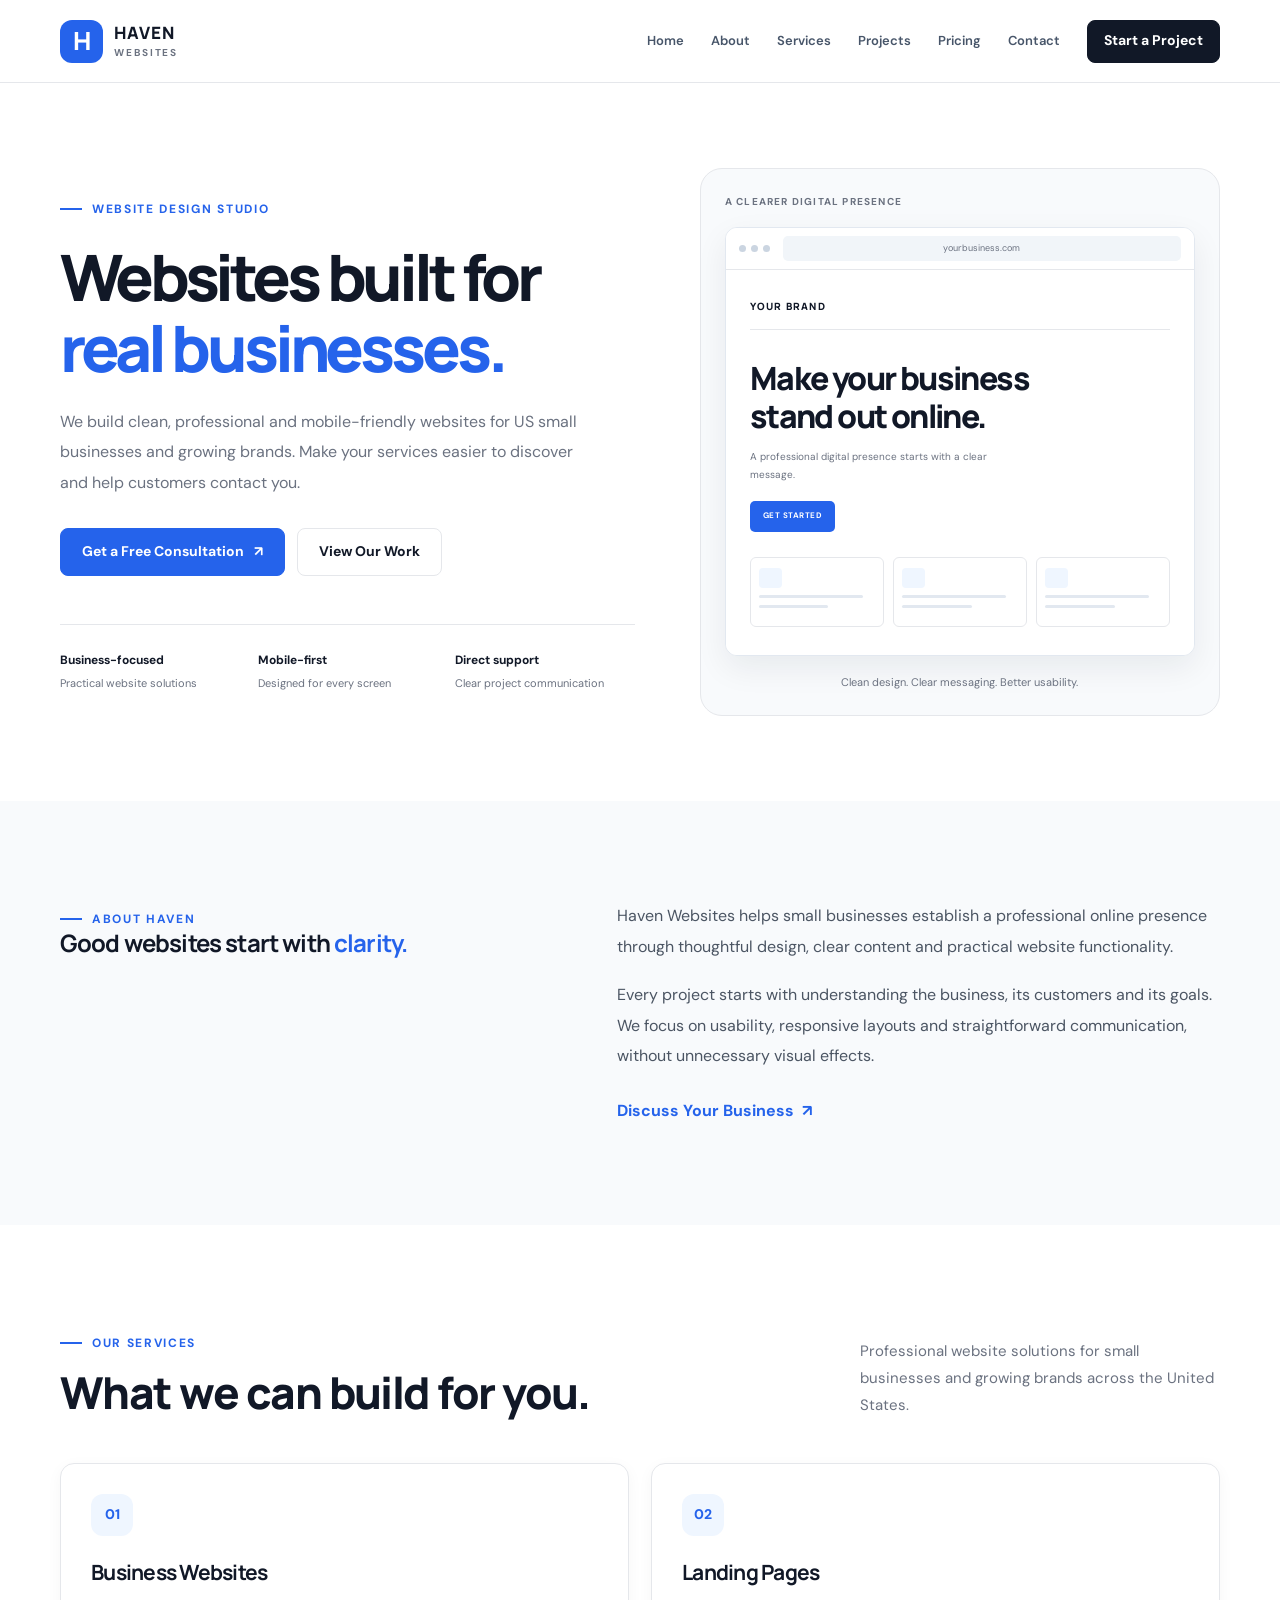
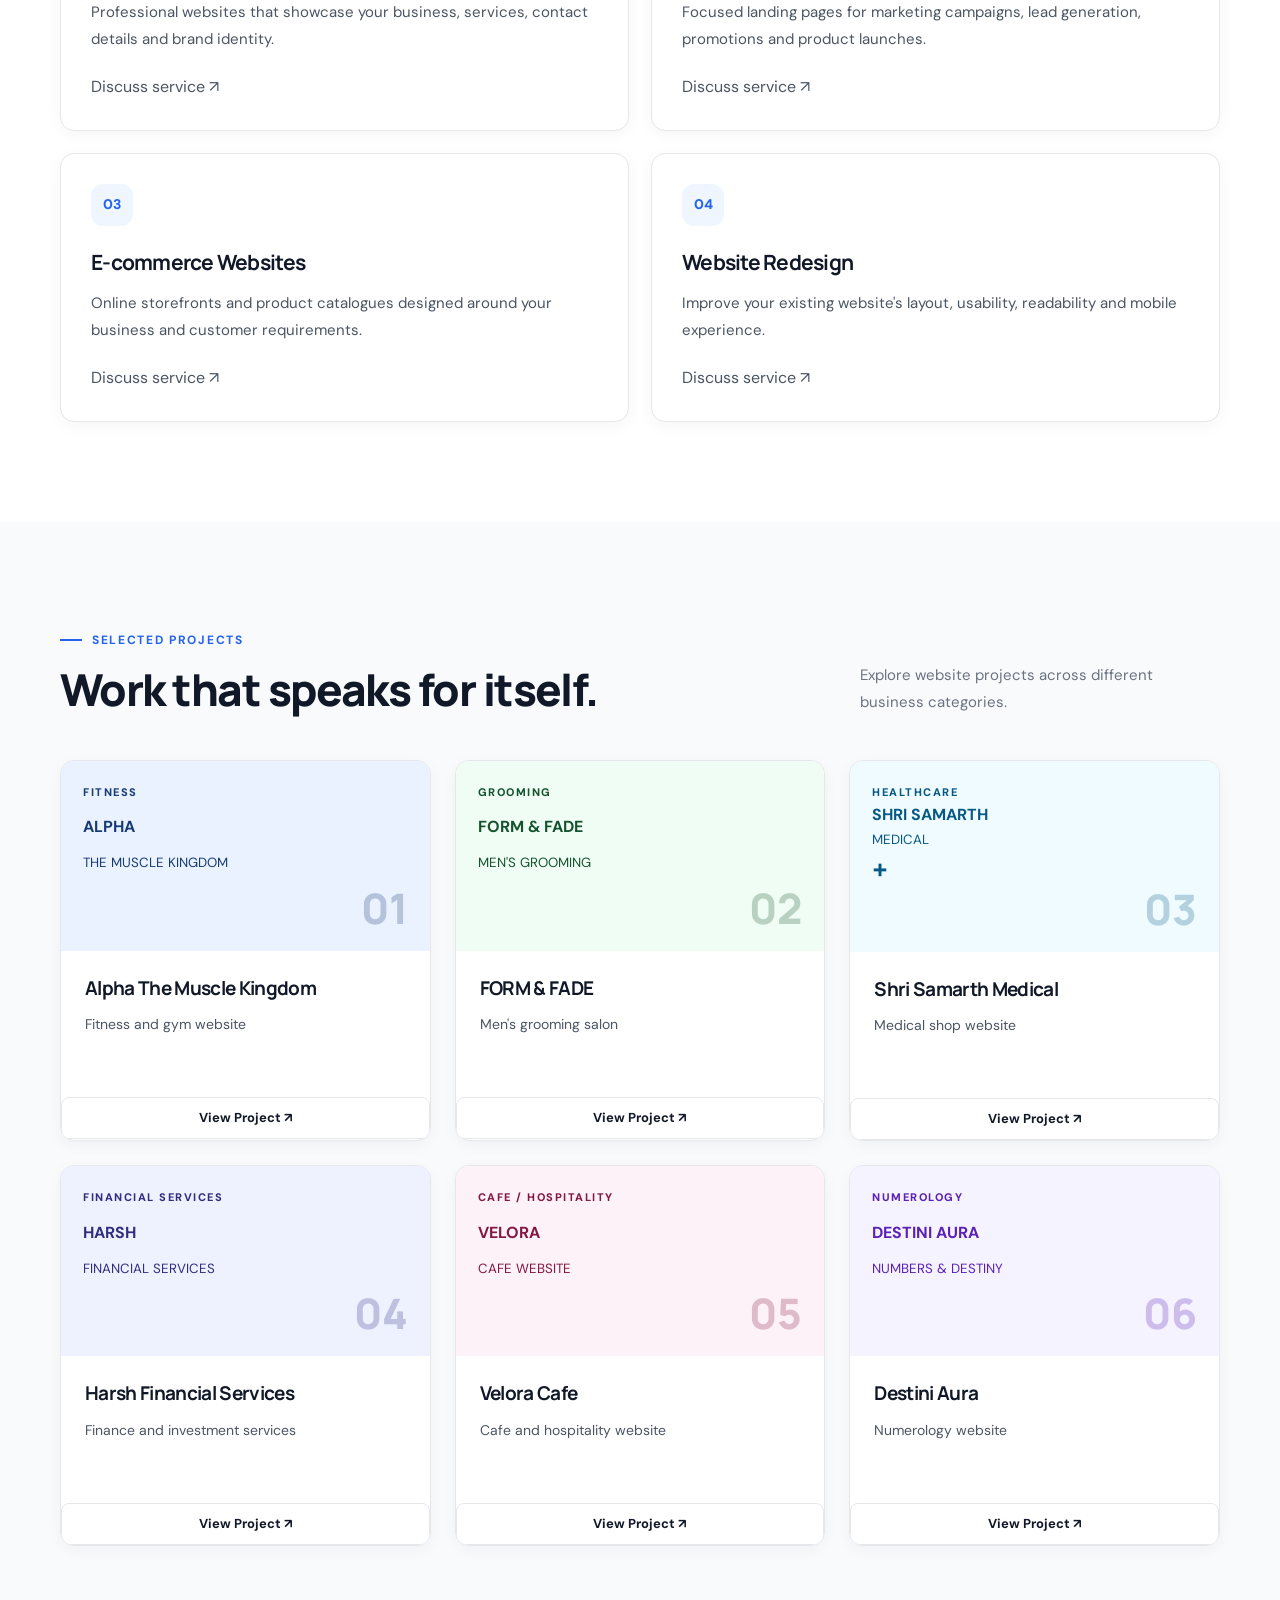
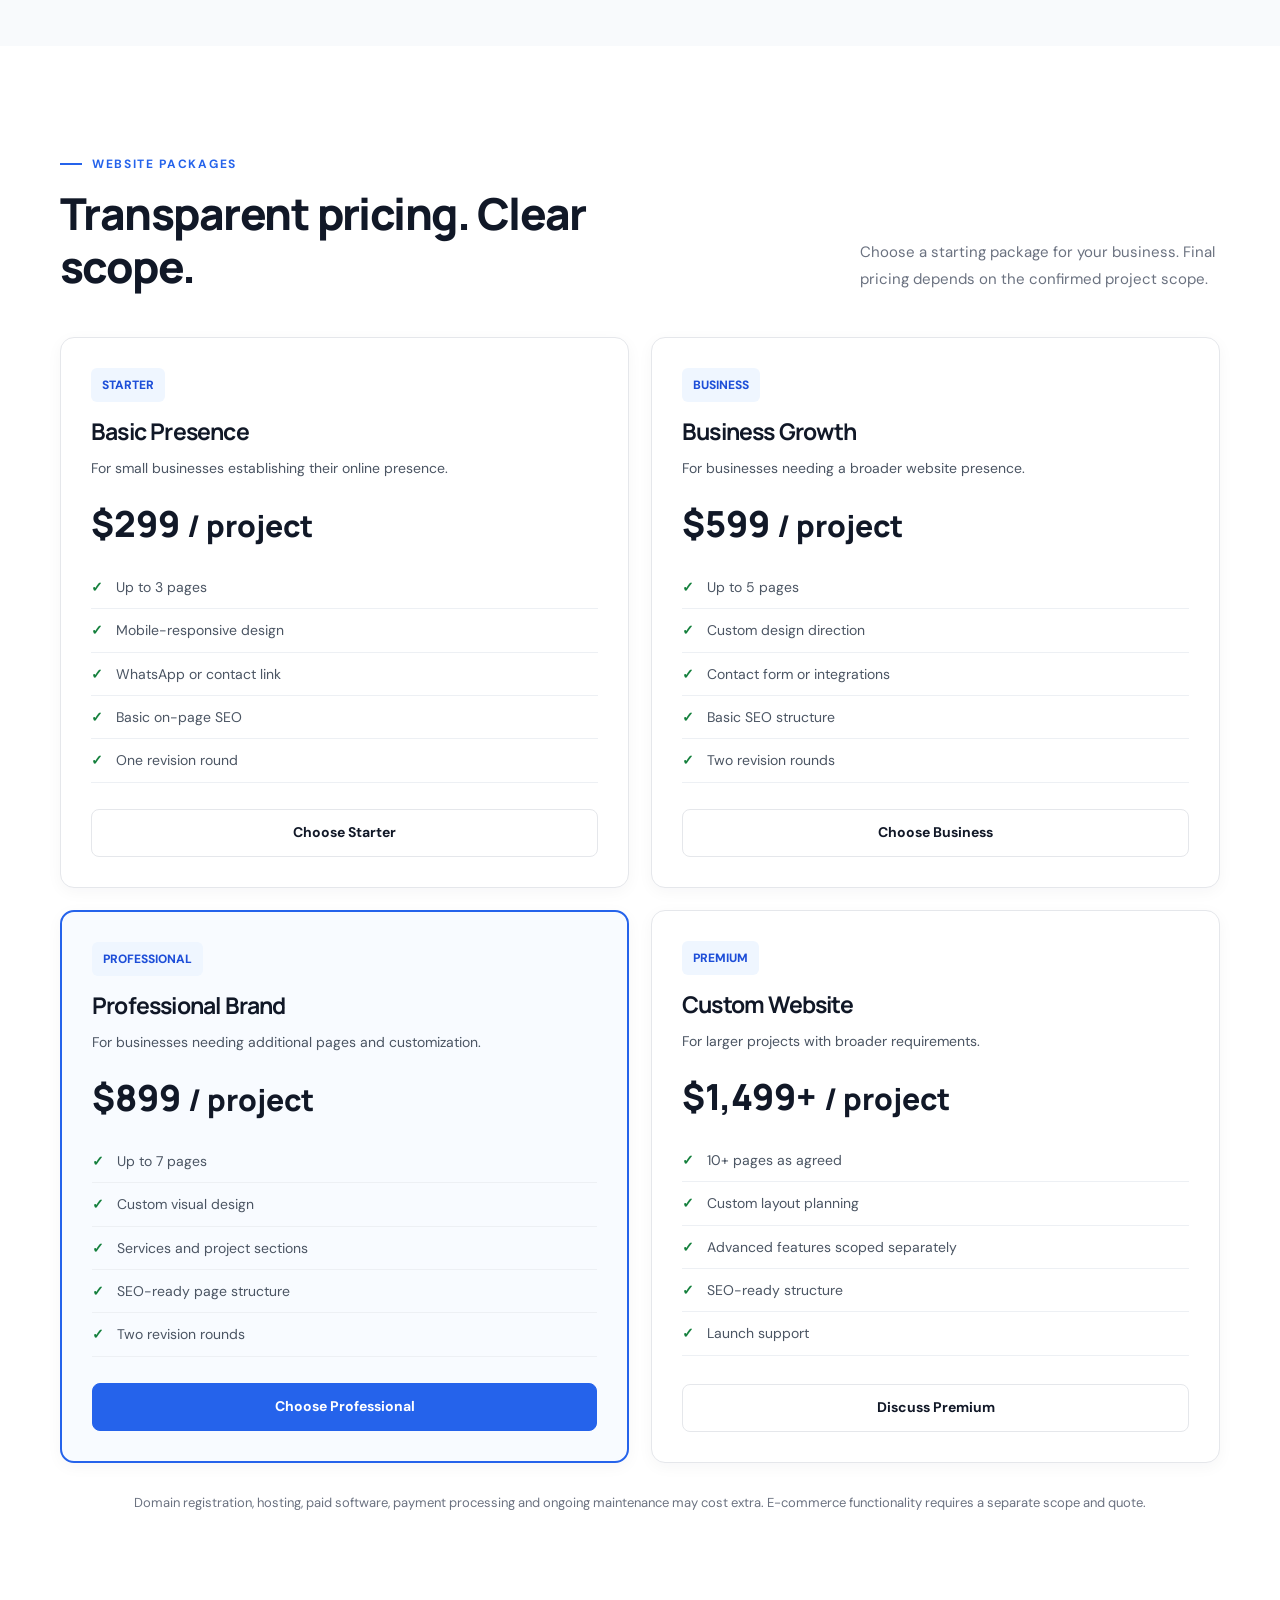
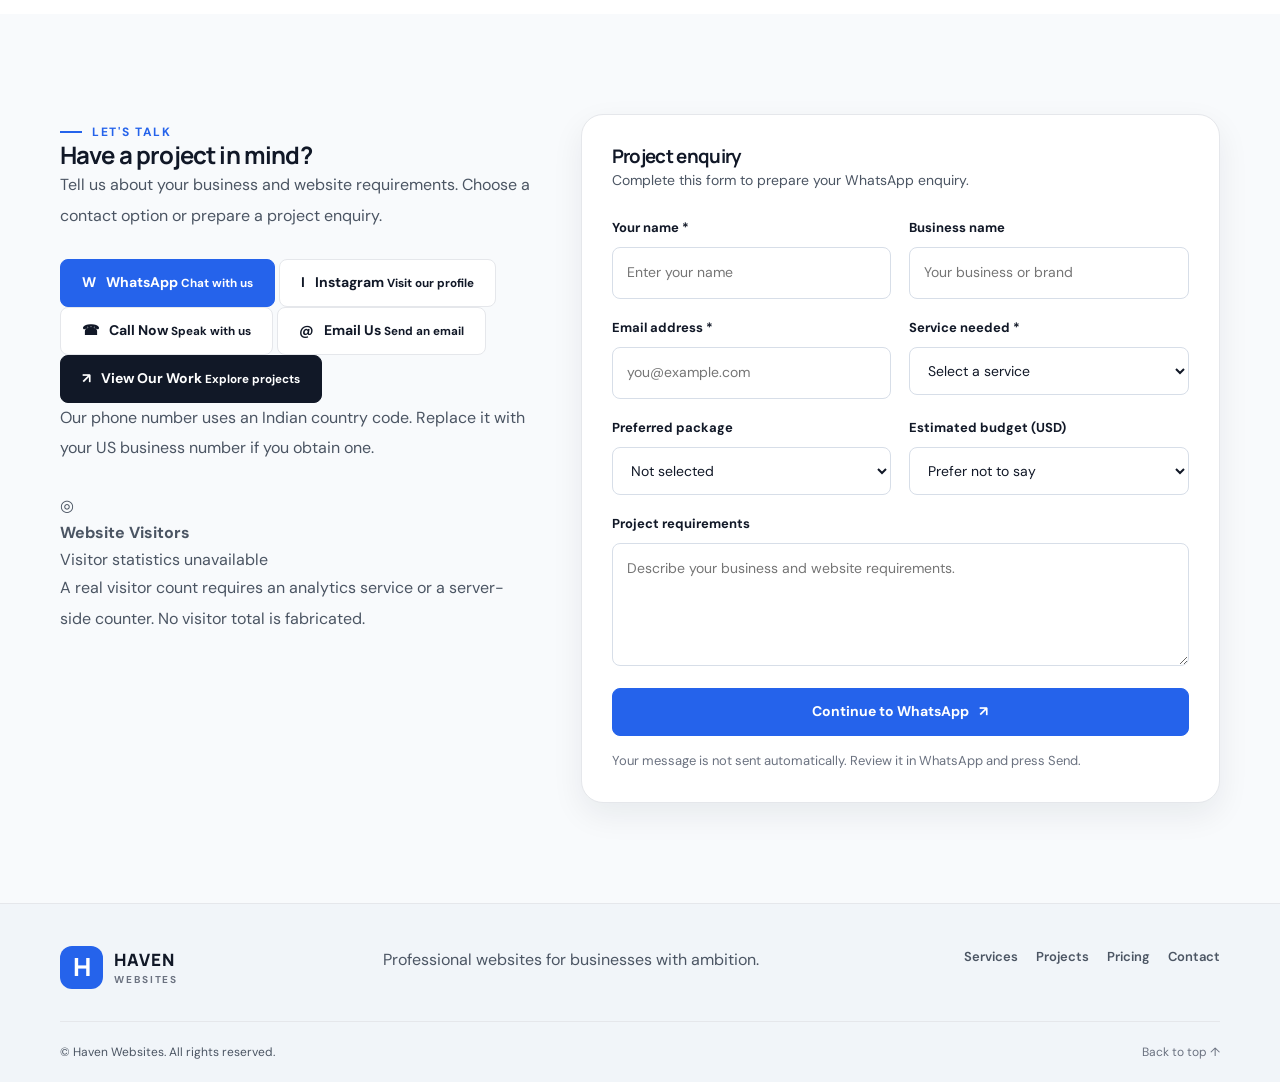
==== commit 5dfbdb08: "Add contact CTA buttons, enquiry form and footer" ====
--- a/index.html
+++ b/index.html
@@ -1,3 +1,4 @@
+
 <!DOCTYPE html>
 <html lang="en">
 <head>
@@ -5,10 +6,10 @@
   <meta name="viewport" content="width=device-width, initial-scale=1">
 
   <meta name="theme-color" content="#ffffff">
-  <meta name="description" content="Haven Websites creates clean, professional and mobile-friendly websites for businesses and brands.">
+  <meta name="description" content="Haven Websites builds professional, responsive websites for US small businesses, local companies and growing brands.">
   <meta name="robots" content="index, follow">
 
-  <title>Haven Websites | Professional Website Design</title>
+  <title>Haven Websites | Professional Website Design for US Businesses</title>
 
   <link rel="canonical" href="https://harshwebstudio.github.io/HAVEN-WEBSITE-/">
 
@@ -80,15 +81,15 @@
         </h1>
 
         <p class="hero-description">
-          We design clean, professional and mobile-friendly websites
-          that help businesses build trust, showcase their services
-          and connect with more customers.
+          We build clean, professional and mobile-friendly websites
+          for US small businesses and growing brands. Make your
+          services easier to discover and help customers contact you.
         </p>
 
         <div class="hero-actions">
 
           <a class="button button-primary" href="#contact">
-            Discuss Your Project
+            Get a Free Consultation
             <span>↗</span>
           </a>
 
@@ -112,7 +113,7 @@
 
           <div class="stat-item">
             <strong>Direct support</strong>
-            <span>Easy communication</span>
+            <span>Clear project communication</span>
           </div>
 
         </div>
@@ -212,20 +213,20 @@
         <div class="about-copy">
 
           <p>
-            Haven Websites helps businesses establish a professional
-            online presence through thoughtful design, clear content
-            and practical website functionality.
+            Haven Websites helps small businesses establish a
+            professional online presence through thoughtful design,
+            clear content and practical website functionality.
           </p>
 
           <p>
             Every project starts with understanding the business,
-            its customers and the website's purpose. The result is
-            a website designed around real requirements, without
-            unnecessary visual effects.
+            its customers and its goals. We focus on usability,
+            responsive layouts and straightforward communication,
+            without unnecessary visual effects.
           </p>
 
           <a class="text-link" href="#contact">
-            Let's discuss your requirements
+            Discuss Your Business
             <span>↗</span>
           </a>
 
@@ -233,8 +234,9 @@
 
       </div>
 
-                </section>
-                    <!-- SERVICES SECTION -->
+    </section>
+    
+    <!-- SERVICES SECTION -->
     <section class="section container" id="services">
 
       <div class="section-heading">
@@ -244,8 +246,8 @@
         </div>
 
         <p>
-          Practical website solutions for businesses at different
-          stages of growth.
+          Professional website solutions for small businesses
+          and growing brands across the United States.
         </p>
       </div>
 
@@ -255,8 +257,8 @@
           <span class="service-number">01</span>
           <h3>Business Websites</h3>
           <p>
-            Present your business, services and contact information
-            professionally to help customers understand your brand.
+            Professional websites that showcase your business,
+            services, contact details and brand identity.
           </p>
           <a href="#contact" data-service="Business website">
             Discuss service ↗
@@ -267,8 +269,8 @@
           <span class="service-number">02</span>
           <h3>Landing Pages</h3>
           <p>
-            Focused pages for promotions, product launches,
-            lead generation and business campaigns.
+            Focused landing pages for marketing campaigns,
+            lead generation, promotions and product launches.
           </p>
           <a href="#contact" data-service="Landing page">
             Discuss service ↗
@@ -279,8 +281,8 @@
           <span class="service-number">03</span>
           <h3>E-commerce Websites</h3>
           <p>
-            Product catalogues and online shopping experiences
-            designed around your brand and customers.
+            Online storefronts and product catalogues designed
+            around your business and customer requirements.
           </p>
           <a href="#contact" data-service="E-commerce website">
             Discuss service ↗
@@ -291,8 +293,8 @@
           <span class="service-number">04</span>
           <h3>Website Redesign</h3>
           <p>
-            Improve your existing website's layout, readability,
-            usability and mobile experience.
+            Improve your existing website's layout, usability,
+            readability and mobile experience.
           </p>
           <a href="#contact" data-service="Website redesign">
             Discuss service ↗
@@ -314,16 +316,14 @@
           </div>
 
           <p>
-            Explore website projects across different business
-            categories.
+            Explore website projects across different
+            business categories.
           </p>
         </div>
 
         <div class="project-grid">
 
-          <!-- PROJECT 1 -->
           <article class="project-card">
-
             <div class="project-preview preview-alpha">
               <span class="preview-category">FITNESS</span>
               <strong>ALPHA</strong>
@@ -338,18 +338,14 @@
               </div>
             </div>
 
-            <a
-              class="button button-project"
-              href="https://harshwebstudio.github.io/alpha-muscle-kingdom/"
-              target="_blank"
-              rel="noopener noreferrer"
-            >View Project ↗</a>
-
+            <a class="button button-project"
+               href="https://harshwebstudio.github.io/alpha-muscle-kingdom/"
+               target="_blank" rel="noopener noreferrer">
+              View Project ↗
+            </a>
           </article>
 
-          <!-- PROJECT 2 -->
           <article class="project-card">
-
             <div class="project-preview preview-form">
               <span class="preview-category">GROOMING</span>
               <strong>FORM <span>&amp; FADE</span></strong>
@@ -364,18 +360,14 @@
               </div>
             </div>
 
-            <a
-              class="button button-project"
-              href="https://harshwebstudio.github.io/FORM-FADE/"
-              target="_blank"
-              rel="noopener noreferrer"
-            >View Project ↗</a>
-
+            <a class="button button-project"
+               href="https://harshwebstudio.github.io/FORM-FADE/"
+               target="_blank" rel="noopener noreferrer">
+              View Project ↗
+            </a>
           </article>
 
-          <!-- PROJECT 3 -->
           <article class="project-card">
-
             <div class="project-preview preview-medical">
               <span class="preview-category">HEALTHCARE</span>
               <strong>SHRI SAMARTH</strong>
@@ -391,18 +383,14 @@
               </div>
             </div>
 
-            <a
-              class="button button-project"
-              href="https://harshwebstudio.github.io/SHRI-SAMARTH-MEDICAL/"
-              target="_blank"
-              rel="noopener noreferrer"
-            >View Project ↗</a>
-
+            <a class="button button-project"
+               href="https://harshwebstudio.github.io/SHRI-SAMARTH-MEDICAL/"
+               target="_blank" rel="noopener noreferrer">
+              View Project ↗
+            </a>
           </article>
 
-          <!-- PROJECT 4 -->
           <article class="project-card">
-
             <div class="project-preview preview-finance">
               <span class="preview-category">FINANCIAL SERVICES</span>
               <strong>HARSH</strong>
@@ -417,18 +405,14 @@
               </div>
             </div>
 
-            <a
-              class="button button-project"
-              href="https://harshwebstudio.github.io/HARSH-FINANCIAL-SERVICES-/"
-              target="_blank"
-              rel="noopener noreferrer"
-            >View Project ↗</a>
-
+            <a class="button button-project"
+               href="https://harshwebstudio.github.io/HARSH-FINANCIAL-SERVICES-/"
+               target="_blank" rel="noopener noreferrer">
+              View Project ↗
+            </a>
           </article>
 
-          <!-- PROJECT 5 -->
           <article class="project-card">
-
             <div class="project-preview preview-velora">
               <span class="preview-category">CAFE / HOSPITALITY</span>
               <strong>VELORA</strong>
@@ -443,18 +427,14 @@
               </div>
             </div>
 
-            <a
-              class="button button-project"
-              href="https://harshwebstudio.github.io/velora-cafe/"
-              target="_blank"
-              rel="noopener noreferrer"
-            >View Project ↗</a>
-
+            <a class="button button-project"
+               href="https://harshwebstudio.github.io/velora-cafe/"
+               target="_blank" rel="noopener noreferrer">
+              View Project ↗
+            </a>
           </article>
 
-          <!-- PROJECT 6 -->
           <article class="project-card">
-
             <div class="project-preview preview-destini">
               <span class="preview-category">NUMEROLOGY</span>
               <strong>DESTINI AURA</strong>
@@ -469,32 +449,29 @@
               </div>
             </div>
 
-            <a
-              class="button button-project"
-              href="https://harshwebstudio.github.io/destiny-aura/"
-              target="_blank"
-              rel="noopener noreferrer"
-            >View Project ↗</a>
-
+            <a class="button button-project"
+               href="https://harshwebstudio.github.io/destiny-aura/"
+               target="_blank" rel="noopener noreferrer">
+              View Project ↗
+            </a>
           </article>
 
         </div>
-
       </div>
     </section>
 
-    <!-- PRICING SECTION -->
+    <!-- PRICING SECTION: USA MARKET -->
     <section class="section container" id="pricing">
 
       <div class="section-heading">
         <div>
-          <span class="eyebrow">OUR PRICING</span>
-          <h2>Choose the right starting point.</h2>
+          <span class="eyebrow">WEBSITE PACKAGES</span>
+          <h2>Transparent pricing. Clear scope.</h2>
         </div>
 
         <p>
-          Select a package based on your business requirements.
-          Final features and scope are confirmed before work begins.
+          Choose a starting package for your business.
+          Final pricing depends on the confirmed project scope.
         </p>
       </div>
 
@@ -502,105 +479,100 @@
 
         <article class="price-card">
           <span class="price-label">STARTER</span>
-          <h3>Basic presence</h3>
-          <p>For small businesses getting started online.</p>
-
-          <div class="price">
-            ₹2,500 <small>/ project</small>
-          </div>
+          <h3>Basic Presence</h3>
+          <p>For small businesses establishing their online presence.</p>
+
+          <div class="price">$299 <small>/ project</small></div>
 
           <ul>
             <li>Up to 3 pages</li>
-            <li>Responsive layout</li>
-            <li>WhatsApp contact button</li>
+            <li>Mobile-responsive design</li>
+            <li>WhatsApp or contact link</li>
             <li>Basic on-page SEO</li>
+            <li>One revision round</li>
           </ul>
 
-          <a
-            class="button button-light plan-button"
-            href="#contact"
-            data-plan="Starter"
-          >Choose Starter</a>
+          <a class="button button-light plan-button"
+             href="#contact" data-plan="Starter - $299">
+            Choose Starter
+          </a>
         </article>
 
         <article class="price-card">
           <span class="price-label">BUSINESS</span>
-          <h3>Business growth</h3>
-          <p>For businesses needing more information pages.</p>
-
-          <div class="price">
-            ₹5,000 <small>/ project</small>
-          </div>
+          <h3>Business Growth</h3>
+          <p>For businesses needing a broader website presence.</p>
+
+          <div class="price">$599 <small>/ project</small></div>
 
           <ul>
             <li>Up to 5 pages</li>
             <li>Custom design direction</li>
-            <li>Contact integrations</li>
+            <li>Contact form or integrations</li>
             <li>Basic SEO structure</li>
+            <li>Two revision rounds</li>
           </ul>
 
-          <a
-            class="button button-light plan-button"
-            href="#contact"
-            data-plan="Business"
-          >Choose Business</a>
+          <a class="button button-light plan-button"
+             href="#contact" data-plan="Business - $599">
+            Choose Business
+          </a>
         </article>
 
         <article class="price-card price-card-featured">
           <span class="price-label">PROFESSIONAL</span>
-          <h3>Expanded website</h3>
-          <p>For brands needing more content and flexibility.</p>
-
-          <div class="price">
-            ₹8,000 <small>/ project</small>
-          </div>
+          <h3>Professional Brand</h3>
+          <p>For businesses needing additional pages and customization.</p>
+
+          <div class="price">$899 <small>/ project</small></div>
 
           <ul>
             <li>Up to 7 pages</li>
             <li>Custom visual design</li>
             <li>Services and project sections</li>
-            <li>SEO-ready structure</li>
+            <li>SEO-ready page structure</li>
+            <li>Two revision rounds</li>
           </ul>
 
-          <a
-            class="button button-primary plan-button"
-            href="#contact"
-            data-plan="Professional"
-          >Choose Professional</a>
+          <a class="button button-primary plan-button"
+             href="#contact" data-plan="Professional - $899">
+            Choose Professional
+          </a>
         </article>
 
         <article class="price-card">
           <span class="price-label">PREMIUM</span>
-          <h3>Custom requirements</h3>
-          <p>For larger websites with a broader scope.</p>
-
-          <div class="price">
-            ₹10,000 <small>+ / project</small>
-          </div>
+          <h3>Custom Website</h3>
+          <p>For larger projects with broader requirements.</p>
+
+          <div class="price">$1,499+ <small>/ project</small></div>
 
           <ul>
-            <li>10+ pages, as agreed</li>
+            <li>10+ pages as agreed</li>
             <li>Custom layout planning</li>
-            <li>Feature requirements review</li>
+            <li>Advanced features scoped separately</li>
+            <li>SEO-ready structure</li>
             <li>Launch support</li>
           </ul>
 
-          <a
-            class="button button-light plan-button"
-            href="#contact"
-            data-plan="Premium"
-          >Discuss Premium</a>
+          <a class="button button-light plan-button"
+             href="#contact" data-plan="Premium - $1499+">
+            Discuss Premium
+          </a>
         </article>
 
       </div>
 
       <p class="pricing-note">
-        Domain registration, paid services, integrations and ongoing
-        maintenance may cost extra.
+        Domain registration, hosting, paid software, payment
+        processing and ongoing maintenance may cost extra.
+        E-commerce functionality requires a separate scope and quote.
       </p>
 
   </section>
-        <!-- CONTACT SECTION -->
+
+    
+    <!-- CONTACT SECTION -->
     <section class="section section-muted" id="contact">
 
       <div class="container contact-layout">
@@ -612,40 +584,85 @@
           <h2>Have a project in mind?</h2>
 
           <p>
-            Share a few details about your business. We'll prepare
-            an enquiry message that you can review and send through
-            WhatsApp.
-          </p>
-
-          <div class="contact-method">
-            <span class="contact-icon">W</span>
+            Tell us about your business and website requirements.
+            Choose a contact option or prepare a project enquiry.
+          </p>
+
+          <!-- RECTANGULAR CONTACT BUTTONS -->
+          <div class="contact-action-grid">
+
+            <a class="button button-primary contact-action"
+               href="https://wa.me/919987475783"
+               target="_blank"
+               rel="noopener noreferrer">
+              <span class="action-icon" aria-hidden="true">W</span>
+              <span>
+                <strong>WhatsApp</strong>
+                <small>Chat with us</small>
+              </span>
+            </a>
+
+            <a class="button button-light contact-action"
+               href="https://www.instagram.com/harshwebdesignerrr11/"
+               target="_blank"
+               rel="noopener noreferrer">
+              <span class="action-icon" aria-hidden="true">I</span>
+              <span>
+                <strong>Instagram</strong>
+                <small>Visit our profile</small>
+              </span>
+            </a>
+
+            <a class="button button-light contact-action"
+               href="tel:+919987475783">
+              <span class="action-icon" aria-hidden="true">☎</span>
+              <span>
+                <strong>Call Now</strong>
+                <small>Speak with us</small>
+              </span>
+            </a>
+
+            <a class="button button-light contact-action"
+               href="mailto:YOUR-EMAIL@example.com?subject=Website%20Project%20Enquiry">
+              <span class="action-icon" aria-hidden="true">@</span>
+              <span>
+                <strong>Email Us</strong>
+                <small>Send an email</small>
+              </span>
+            </a>
+
+            <a class="button button-dark contact-action"
+               href="#projects">
+              <span class="action-icon" aria-hidden="true">↗</span>
+              <span>
+                <strong>View Our Work</strong>
+                <small>Explore projects</small>
+              </span>
+            </a>
+
+          </div>
+
+          <p class="contact-note">
+            Our phone number uses an Indian country code.
+            Replace it with your US business number if you obtain one.
+          </p>
+
+          <!-- VISITOR COUNTER -->
+          <div class="visitor-card">
+            <span class="visitor-icon" aria-hidden="true">◎</span>
 
             <div>
-              <strong>WhatsApp</strong>
-              <p>Discuss your website requirements directly.</p>
-
-              <a
-                href="https://wa.me/919987475783"
-                target="_blank"
-                rel="noopener noreferrer"
-              >Chat on WhatsApp ↗</a>
+              <strong>Website Visitors</strong>
+              <p id="visitorCount" aria-live="polite">
+                Visitor statistics unavailable
+              </p>
             </div>
           </div>
 
-          <div class="contact-method">
-            <span class="contact-icon">I</span>
-
-            <div>
-              <strong>Instagram</strong>
-              <p>Explore our profile and connect with us.</p>
-
-              <a
-                href="https://www.instagram.com/harshwebdesignerrr11/"
-                target="_blank"
-                rel="noopener noreferrer"
-              >Follow on Instagram ↗</a>
-            </div>
-          </div>
+          <p class="visitor-note">
+            A real visitor count requires an analytics service
+            or a server-side counter. No visitor total is fabricated.
+          </p>
 
         </div>
 
@@ -655,14 +672,13 @@
           <h3>Project enquiry</h3>
 
           <p class="form-description">
-            Fill in the details to prepare your WhatsApp message.
+            Complete this form to prepare your WhatsApp enquiry.
           </p>
 
           <div class="form-grid">
 
             <div class="form-field">
               <label for="name">Your name *</label>
-
               <input
                 id="name"
                 name="name"
@@ -670,25 +686,33 @@
                 placeholder="Enter your name"
                 autocomplete="name"
                 maxlength="80"
-                required
-              >
+                required>
             </div>
 
             <div class="form-field">
               <label for="business">Business name</label>
-
               <input
                 id="business"
                 name="business"
                 type="text"
                 placeholder="Your business or brand"
-                maxlength="100"
-              >
+                maxlength="100">
+            </div>
+
+            <div class="form-field">
+              <label for="email">Email address *</label>
+              <input
+                id="email"
+                name="email"
+                type="email"
+                placeholder="you@example.com"
+                autocomplete="email"
+                maxlength="120"
+                required>
             </div>
 
             <div class="form-field">
               <label for="service">Service needed *</label>
-
               <select id="service" name="service" required>
                 <option value="">Select a service</option>
                 <option>Business website</option>
@@ -700,36 +724,45 @@
             </div>
 
             <div class="form-field">
-              <label for="budget">Estimated budget</label>
-
+              <label for="plan">Preferred package</label>
+              <select id="plan" name="plan">
+                <option value="">Not selected</option>
+                <option>Starter - $299</option>
+                <option>Business - $599</option>
+                <option>Professional - $899</option>
+                <option>Premium - $1,499+</option>
+                <option>Custom quote</option>
+              </select>
+            </div>
+
+            <div class="form-field">
+              <label for="budget">Estimated budget (USD)</label>
               <select id="budget" name="budget">
                 <option value="">Prefer not to say</option>
-                <option>Under ₹5,000</option>
-                <option>₹5,000–₹8,000</option>
-                <option>₹8,000–₹15,000</option>
-                <option>₹15,000+</option>
+                <option>Under $300</option>
+                <option>$300–$599</option>
+                <option>$600–$899</option>
+                <option>$900–$1,499</option>
+                <option>$1,500+</option>
                 <option>Need guidance</option>
               </select>
             </div>
 
             <div class="form-field form-field-full">
               <label for="details">Project requirements</label>
-
               <textarea
                 id="details"
                 name="details"
                 rows="4"
                 maxlength="1000"
-                placeholder="Tell us what you need your website to do."
-              ></textarea>
+                placeholder="Describe your business and website requirements."></textarea>
             </div>
 
           </div>
 
           <button
             class="button button-primary submit-button"
-            type="submit"
-          >
+            type="submit">
             Continue to WhatsApp <span>↗</span>
           </button>
 
@@ -786,4 +819,3 @@
 
 </body>
 </html>
-  
--- a/style.css
+++ b/style.css
@@ -1,67 +1,80 @@
-
 /* =========================================
-   HAVEN WEBSITES — PREMIUM DESIGN SYSTEM
+   HAVEN WEBSITES
+   CLEAN PROFESSIONAL DESIGN
+   CSS PART 1 OF 3
 ========================================= */
 
+/* GOOGLE FONTS ARE LOADED IN HTML */
+
+/* 1. ROOT VARIABLES */
+
 :root {
-  --bg: #080d20;
-  --bg-soft: #0d1430;
-  --surface: #101a35;
-  --surface-light: #152344;
-  --text: #f4f7ff;
-  --muted: #a2aecb;
-  --cyan: #57e6ff;
-  --blue: #5285ff;
-  --purple: #a77bff;
-  --pink: #ff83c8;
-  --border: rgba(163, 190, 255, 0.14);
-  --gradient: linear-gradient(120deg, #57e6ff, #6b8cff 48%, #bd83ff);
-  --font-main: 'DM Sans', sans-serif;
-  --font-heading: 'Space Grotesk', sans-serif;
-  --container: 1180px;
-  --radius: 22px;
-  --shadow: 0 25px 80px rgba(0, 0, 0, 0.28);
-}
-
-/* RESET */
+  --primary: #2563eb;
+  --primary-dark: #1d4ed8;
+  --primary-light: #eff6ff;
+
+  --accent: #06b6d4;
+
+  --heading: #111827;
+  --text: #4b5563;
+  --muted: #6b7280;
+
+  --white: #ffffff;
+  --surface: #f8fafc;
+  --surface-blue: #f1f5f9;
+  --border: #e5e7eb;
+
+  --success: #15803d;
+
+  --font-main: "DM Sans", sans-serif;
+  --font-heading: "Manrope", sans-serif;
+
+  --container: 1160px;
+
+  --radius-sm: 8px;
+  --radius-md: 14px;
+  --radius-lg: 22px;
+
+  --shadow-sm: 0 4px 16px rgba(15, 23, 42, 0.04);
+  --shadow-md: 0 12px 32px rgba(15, 23, 42, 0.07);
+}
+
+
+/* 2. RESET */
 
 * {
-  box-sizing: border-box;
   margin: 0;
   padding: 0;
+  box-sizing: border-box;
 }
 
 html {
-  scroll-behavior: smooth;
+  scroll-behavior: auto;
   scroll-padding-top: 90px;
 }
 
 body {
-  min-width: 320px;
-  overflow-x: hidden;
-  background: var(--bg);
+  font-family: var(--font-main);
+  background: var(--white);
   color: var(--text);
-  font-family: var(--font-main);
   font-size: 16px;
   line-height: 1.7;
-  -webkit-font-smoothing: antialiased;
-}
-
-::selection {
-  background: var(--cyan);
-  color: #080d20;
-}
-
-a {
-  color: inherit;
-  text-decoration: none;
-}
-
+  overflow-x: hidden;
+}
+
+body,
 button,
 input,
 select,
 textarea {
-  font: inherit;
+  font-family: var(--font-main);
+}
+
+button,
+input,
+select,
+textarea {
+  font-size: inherit;
 }
 
 button,
@@ -70,30 +83,21 @@
 }
 
 button {
+  cursor: pointer;
+}
+
+a {
   color: inherit;
-}
-
-img,
-svg {
+  text-decoration: none;
+}
+
+img {
   display: block;
   max-width: 100%;
 }
 
 ul {
   list-style: none;
-}
-
-section {
-  position: relative;
-}
-
-.container {
-  width: min(var(--container), calc(100% - 64px));
-  margin-inline: auto;
-}
-
-.section {
-  padding: 112px 0;
 }
 
 h1,
@@ -101,1965 +105,1276 @@
 h3,
 h4 {
   font-family: var(--font-heading);
-  font-weight: 600;
-  line-height: 1.15;
-  letter-spacing: -0.045em;
-}
-
-h1 {
-  font-size: clamp(2.8rem, 5.5vw, 5.1rem);
-}
-
-h2 {
-  font-size: clamp(2.2rem, 4vw, 3.6rem);
-}
-
-h3 {
-  font-size: 1.35rem;
+  color: var(--heading);
+  line-height: 1.2;
+  letter-spacing: -0.035em;
 }
 
 p {
-  color: var(--muted);
-}
-
+  color: var(--text);
+}
+
+
+/* 3. ACCESSIBILITY */
+
+a:focus-visible,
 button:focus-visible,
-a:focus-visible,
 input:focus-visible,
 select:focus-visible,
 textarea:focus-visible {
-  outline: 2px solid var(--cyan);
-  outline-offset: 4px;
-}
-
-.gradient-text {
-  display: inline;
-  color: var(--cyan);
-  background: var(--gradient);
-  -webkit-background-clip: text;
-  background-clip: text;
-  -webkit-text-fill-color: transparent;
-}
-
-/* BACKGROUND LIGHT EFFECTS */
-
-.site-glow {
-  position: absolute;
-  z-index: -1;
-  width: 420px;
-  height: 420px;
-  pointer-events: none;
-  border-radius: 50%;
-  filter: blur(110px);
-  opacity: 0.15;
-}
-
-.glow-one {
-  top: 250px;
-  left: -240px;
-  background: #276bff;
-}
-
-.glow-two {
-  top: 900px;
-  right: -260px;
-  background: #9b48ff;
-}
-
-/* NAVIGATION */
+  outline: 3px solid rgba(37, 99, 235, 0.35);
+  outline-offset: 3px;
+}
+
+
+/* 4. REUSABLE LAYOUT */
+
+.container {
+  width: min(
+    var(--container),
+    calc(100% - 48px)
+  );
+  margin-inline: auto;
+}
+
+.section {
+  padding-top: 100px;
+  padding-bottom: 100px;
+}
+
+.section-muted {
+  background: var(--surface);
+}
+
+.eyebrow {
+  display: inline-flex;
+  align-items: center;
+  gap: 10px;
+
+  color: var(--primary);
+  font-size: 12px;
+  font-weight: 700;
+  letter-spacing: 0.14em;
+  line-height: 1.5;
+  text-transform: uppercase;
+}
+
+.eyebrow::before {
+  content: "";
+  display: block;
+  width: 22px;
+  height: 2px;
+  background: var(--primary);
+}
+
+.accent-text {
+  color: var(--primary);
+}
+
+.section-heading {
+  display: flex;
+  justify-content: space-between;
+  align-items: flex-end;
+  gap: 36px;
+  margin-bottom: 44px;
+}
+
+.section-heading h2 {
+  max-width: 650px;
+  margin-top: 14px;
+  font-size: clamp(30px, 4vw, 44px);
+  font-weight: 800;
+}
+
+.section-heading > p {
+  max-width: 360px;
+  font-size: 15px;
+  line-height: 1.8;
+  color: var(--muted);
+}
+
+
+/* 5. BUTTONS */
+
+.button {
+  display: inline-flex;
+  align-items: center;
+  justify-content: center;
+  gap: 10px;
+
+  min-height: 48px;
+  padding: 12px 21px;
+
+  border: 1px solid transparent;
+  border-radius: var(--radius-sm);
+
+  font-size: 14px;
+  font-weight: 700;
+  line-height: 1.4;
+  text-align: center;
+
+  cursor: pointer;
+}
+
+.button-primary {
+  background: var(--primary);
+  color: var(--white);
+  border-color: var(--primary);
+}
+
+.button-primary:hover {
+  background: var(--primary-dark);
+  border-color: var(--primary-dark);
+}
+
+.button-dark {
+  background: var(--heading);
+  color: var(--white);
+  border-color: var(--heading);
+}
+
+.button-dark:hover {
+  background: #263449;
+  border-color: #263449;
+}
+
+.button-light {
+  background: var(--white);
+  color: var(--heading);
+  border-color: var(--border);
+}
+
+.button-light:hover {
+  background: var(--primary-light);
+  border-color: #bfdbfe;
+  color: var(--primary-dark);
+}
+
+.button-project {
+  width: 100%;
+  min-height: 44px;
+  margin-top: 18px;
+
+  background: var(--white);
+  color: var(--heading);
+  border-color: var(--border);
+}
+
+.button-project:hover {
+  color: var(--primary);
+  border-color: var(--primary);
+}
+
+
+/* 6. HEADER */
 
 .site-header {
-  position: sticky;
-  z-index: 1000;
-  top: 0;
+  position: relative;
+  z-index: 100;
+
   width: 100%;
-  border-bottom: 1px solid rgba(163, 190, 255, 0.09);
-  background: rgba(8, 13, 32, 0.86);
-  backdrop-filter: blur(22px);
-  -webkit-backdrop-filter: blur(22px);
+  background: rgba(255, 255, 255, 0.98);
+  border-bottom: 1px solid var(--border);
 }
 
 .navbar {
   min-height: 82px;
+
   display: flex;
   align-items: center;
   justify-content: space-between;
   gap: 30px;
 }
 
+
+/* BRAND */
+
 .brand {
   display: inline-flex;
   align-items: center;
+  gap: 11px;
   flex-shrink: 0;
-  gap: 11px;
+}
+
+.brand-icon {
+  display: flex;
+  align-items: center;
+  justify-content: center;
+
+  width: 43px;
+  height: 43px;
+
+  border-radius: 12px;
+
+  background: var(--primary);
+  color: var(--white);
+
   font-family: var(--font-heading);
-  font-size: 1.08rem;
+  font-size: 25px;
+  font-weight: 800;
+  letter-spacing: -0.06em;
+}
+
+.brand-text {
+  display: flex;
+  flex-direction: column;
+  line-height: 1.15;
+}
+
+.brand-text strong {
+  color: var(--heading);
+  font-family: var(--font-heading);
+  font-size: 17px;
+  font-weight: 800;
+  letter-spacing: 0.06em;
+}
+
+.brand-text small {
+  margin-top: 4px;
+
+  color: var(--muted);
+  font-size: 10px;
   font-weight: 700;
-  letter-spacing: -0.04em;
-}
-
-.brand-mark {
-  display: grid;
-  width: 42px;
-  height: 42px;
-  place-items: center;
-  border: 1px solid rgba(87, 230, 255, 0.6);
-  border-radius: 13px;
-  background: linear-gradient(145deg, #1b3865, #111b3c);
-  box-shadow: 0 0 26px rgba(87, 230, 255, 0.14);
-  color: var(--cyan);
-  font-size: 1.45rem;
-}
-
-.brand-light {
-  color: #a9b8dc;
-  font-weight: 500;
-}
-
-.nav-menu {
+  letter-spacing: 0.19em;
+}
+
+
+/* NAVIGATION */
+
+.nav-links {
   display: flex;
   align-items: center;
   justify-content: flex-end;
-  gap: 26px;
-}
-
-.nav-link {
+  gap: 27px;
+}
+
+.nav-links > a:not(.button) {
   position: relative;
-  padding: 9px 0;
-  color: #b3bfd9;
-  font-size: 0.9rem;
-  font-weight: 500;
-  transition: color 0.25s ease;
-}
-
-.nav-link::after {
-  position: absolute;
-  right: 0;
-  bottom: 1px;
-  left: 0;
-  height: 2px;
-  content: '';
-  transform: scaleX(0);
-  transform-origin: left;
-  background: var(--gradient);
-  transition: transform 0.25s ease;
-}
-
-.nav-link:hover,
-.nav-link.active {
-  color: var(--text);
-}
-
-.nav-link:hover::after,
-.nav-link.active::after {
-  transform: scaleX(1);
+  color: #475569;
+  font-size: 13px;
+  font-weight: 600;
+}
+
+.nav-links > a:not(.button):hover {
+  color: var(--primary);
 }
 
 .nav-cta {
-  display: inline-flex;
-  align-items: center;
-  gap: 10px;
-  padding: 12px 18px;
-  border: 1px solid rgba(87, 230, 255, 0.35);
-  border-radius: 12px;
-  background: rgba(87, 230, 255, 0.08);
-  color: var(--cyan);
-  font-size: 0.9rem;
-  font-weight: 700;
-  transition: background 0.25s ease, transform 0.25s ease;
-}
-
-.nav-cta:hover {
-  transform: translateY(-2px);
-  background: rgba(87, 230, 255, 0.15);
-}
+  min-height: 43px;
+  padding: 10px 16px;
+  white-space: nowrap;
+}
+
+
+/* MOBILE MENU BUTTON */
 
 .menu-toggle {
   display: none;
-  width: 46px;
-  height: 46px;
+
+  width: 44px;
+  height: 44px;
+  padding: 11px;
+
+  flex-direction: column;
   align-items: center;
   justify-content: center;
-  flex-direction: column;
-  gap: 6px;
+  gap: 5px;
+
   border: 1px solid var(--border);
-  border-radius: 13px;
-  background: var(--surface);
-  cursor: pointer;
+  border-radius: 10px;
+
+  background: var(--white);
 }
 
 .menu-toggle span {
   display: block;
   width: 19px;
   height: 2px;
+
   border-radius: 2px;
-  background: var(--text);
-  transition: transform 0.25s ease, opacity 0.25s ease;
-}
-
-.menu-toggle.is-open span:first-child {
-  transform: translateY(8px) rotate(45deg);
-}
-
-.menu-toggle.is-open span:nth-child(2) {
-  opacity: 0;
-}
-
-.menu-toggle.is-open span:last-child {
-  transform: translateY(-8px) rotate(-45deg);
-}
-
-/* BUTTONS */
-
-.button {
-  display: inline-flex;
-  min-height: 52px;
+  background: var(--heading);
+}
+
+
+/* 7. HERO SECTION */
+
+.hero {
+  display: grid;
+  grid-template-columns: 1.05fr 0.95fr;
   align-items: center;
-  justify-content: center;
-  gap: 14px;
-  padding: 14px 21px;
-  border: 1px solid transparent;
-  border-radius: 13px;
-  font-size: 0.94rem;
-  font-weight: 700;
-  line-height: 1.3;
-  text-align: center;
-  cursor: pointer;
-  transition:
-    transform 0.25s ease,
-    box-shadow 0.25s ease,
-    background 0.25s ease,
-    border-color 0.25s ease;
-}
-
-.button span {
-  font-size: 1.1rem;
-  transition: transform 0.25s ease;
-}
-
-.button:hover {
-  transform: translateY(-3px);
-}
-
-.button:hover span {
-  transform: translate(3px, -2px);
-}
-
-.button-primary {
-  background: var(--gradient);
-  color: #071126;
-  box-shadow: 0 8px 28px rgba(82, 133, 255, 0.2);
-}
-
-.button-primary:hover {
-  box-shadow: 0 12px 38px rgba(82, 133, 255, 0.32);
-}
-
-.button-secondary {
-  border-color: var(--border);
-  background: rgba(255, 255, 255, 0.025);
-  color: var(--text);
-}
-
-.button-secondary:hover {
-  border-color: rgba(87, 230, 255, 0.5);
-  background: rgba(87, 230, 255, 0.07);
-}
-
-/* HERO */
-
-.hero {
-  min-height: 690px;
+  gap: 65px;
+
+  min-height: 610px;
+  padding-top: 85px;
+  padding-bottom: 85px;
+}
+
+.hero-content {
+  min-width: 0;
+}
+
+.hero-content h1 {
+  max-width: 620px;
+  margin-top: 22px;
+
+  font-size: clamp(42px, 5.2vw, 64px);
+  font-weight: 800;
+  line-height: 1.12;
+  letter-spacing: -0.065em;
+}
+
+.hero-description {
+  max-width: 520px;
+  margin-top: 23px;
+
+  color: var(--muted);
+  font-size: 16px;
+  line-height: 1.9;
+}
+
+.hero-actions {
   display: flex;
   align-items: center;
-  padding-top: 80px;
-  padding-bottom: 110px;
-  overflow: hidden;
-}
-
-.hero-grid {
+  flex-wrap: wrap;
+  gap: 12px;
+
+  margin-top: 30px;
+}
+
+
+/* HERO STATS */
+
+.hero-stats {
   display: grid;
-  grid-template-columns: 1.08fr 0.92fr;
-  align-items: center;
-  gap: 48px;
-}
-
-.hero-copy {
-  position: relative;
-  z-index: 2;
-}
-
-.eyebrow {
-  display: inline-flex;
-  align-items: center;
-  gap: 10px;
-  margin-bottom: 26px;
-  padding: 9px 13px;
-  border: 1px solid rgba(87, 230, 255, 0.18);
-  border-radius: 100px;
-  background: rgba(87, 230, 255, 0.045);
-  color: #b4c5e9;
-  font-size: 0.7rem;
-  font-weight: 700;
-  letter-spacing: 0.12em;
-}
-
-.status-dot,
-.live-icon {
-  width: 8px;
-  height: 8px;
-  flex-shrink: 0;
-  border-radius: 50%;
-  background: var(--cyan);
-  box-shadow: 0 0 13px rgba(87, 230, 255, 0.8);
-}
-
-.status-dot {
-  animation: statusPulse 2s ease-in-out infinite;
-}
-
-.hero h1 {
-  max-width: 690px;
-  margin-bottom: 24px;
-}
-
-.hero-description {
-  max-width: 560px;
-  font-size: 1.04rem;
-  line-height: 1.9;
-}
-
-.hero-buttons {
-  display: flex;
-  flex-wrap: wrap;
-  gap: 13px;
-  margin-top: 32px;
-}
-
-.hero-stats {
-  display: flex;
-  align-items: center;
-  gap: 22px;
-  margin-top: 45px;
+  grid-template-columns: repeat(3, minmax(0, 1fr));
+  gap: 18px;
+
+  margin-top: 48px;
+  padding-top: 25px;
+
+  border-top: 1px solid var(--border);
 }
 
 .stat-item {
   display: flex;
   flex-direction: column;
-  gap: 4px;
+  gap: 5px;
 }
 
 .stat-item strong {
-  font-family: var(--font-heading);
-  font-size: 1.45rem;
+  color: var(--heading);
+  font-size: 12px;
   font-weight: 700;
 }
 
 .stat-item span {
-  color: #92a0c0;
-  font-size: 0.76rem;
-}
-
-.stat-divider {
-  width: 1px;
-  height: 37px;
-  background: var(--border);
-}
-
-/* ROBOT SCENE */
+  color: var(--muted);
+  font-size: 11px;
+  line-height: 1.6;
+}
+
+
+/* STATIC WEBSITE PREVIEW */
 
 .hero-visual {
-  position: relative;
   min-width: 0;
-  min-height: 490px;
-  display: grid;
-  place-items: center;
-  isolation: isolate;
-  perspective: 1000px;
-}
-
-.visual-grid {
-  position: absolute;
-  z-index: -2;
-  inset: 10% -4%;
-  opacity: 0.32;
-  background-image:
-    linear-gradient(rgba(87, 230, 255, 0.08) 1px, transparent 1px),
-    linear-gradient(90deg, rgba(87, 230, 255, 0.08) 1px, transparent 1px);
-  background-size: 34px 34px;
-  mask-image: radial-gradient(ellipse at center, black 15%, transparent 72%);
-  -webkit-mask-image: radial-gradient(ellipse at center, black 15%, transparent 72%);
-}
-
-.visual-orbit {
-  position: absolute;
-  width: 340px;
-  height: 340px;
-  border: 1px solid rgba(87, 230, 255, 0.15);
-  border-radius: 50%;
-  pointer-events: none;
-}
-
-.orbit-one {
-  transform: rotateX(65deg) rotateZ(-24deg);
-  box-shadow: 0 0 45px rgba(82, 133, 255, 0.07);
-  animation: orbitSpin 24s linear infinite;
-}
-
-.orbit-two {
-  width: 275px;
-  height: 400px;
-  border-color: rgba(167, 123, 255, 0.19);
-  transform: rotateY(65deg) rotateZ(25deg);
-  animation: orbitSpinReverse 28s linear infinite;
-}
-
-.robot-scene {
-  position: relative;
-  z-index: 1;
-  width: 320px;
-  height: 390px;
-  display: grid;
-  place-items: center;
-  transform-style: preserve-3d;
-  animation: robotFloat 5s ease-in-out infinite;
-}
-
-.robot-shadow {
-  position: absolute;
-  bottom: 12px;
-  left: 50%;
-  width: 190px;
-  height: 33px;
-  border-radius: 50%;
-  background: rgba(0, 0, 0, 0.6);
-  filter: blur(15px);
-  transform: translateX(-50%);
-  animation: shadowPulse 5s ease-in-out infinite;
-}
-
-.robot {
-  position: relative;
-  z-index: 2;
-  width: 260px;
-  height: 350px;
+  padding: 24px;
+
+  border: 1px solid var(--border);
+  border-radius: var(--radius-lg);
+
+  background: #f8fafc;
+}
+
+.visual-label {
+  margin-bottom: 17px;
+
+  color: var(--muted);
+  font-size: 10px;
+  font-weight: 700;
+  letter-spacing: 0.12em;
+}
+
+.mock-browser {
+  overflow: hidden;
+
+  border: 1px solid #e2e8f0;
+  border-radius: 12px;
+
+  background: var(--white);
+  box-shadow: var(--shadow-md);
+}
+
+.browser-bar {
   display: flex;
   align-items: center;
-  flex-direction: column;
-  border: 0;
-  background: transparent;
-  cursor: pointer;
-  transform-style: preserve-3d;
-  animation: robotTilt 7s ease-in-out infinite;
-  transition: filter 0.3s ease;
-}
-
-.robot:hover {
-  filter: drop-shadow(0 0 18px rgba(87, 230, 255, 0.24));
-}
-
-.robot-aura {
-  position: absolute;
-  z-index: -1;
-  top: 22px;
-  width: 210px;
-  height: 225px;
-  border-radius: 50%;
-  background: radial-gradient(
-    circle,
-    rgba(87, 230, 255, 0.15),
-    rgba(82, 133, 255, 0.06) 50%,
-    transparent 73%
-  );
-  filter: blur(10px);
-}
-
-/* ROBOT ANTENNA */
-
-.robot-antenna {
-  position: relative;
-  z-index: 1;
+  gap: 13px;
+
+  min-height: 42px;
+  padding: 0 13px;
+
+  border-bottom: 1px solid var(--border);
+  background: #ffffff;
+}
+
+.browser-dots {
+  display: flex;
+  gap: 5px;
+}
+
+.browser-dots span {
   width: 7px;
-  height: 26px;
-  margin-bottom: -2px;
-  border: 1px solid #91baff;
-  border-radius: 8px;
-  background: linear-gradient(90deg, #6376bc, #e1faff, #7289dc);
-  box-shadow: 0 0 14px rgba(87, 230, 255, 0.35);
-}
-
-.antenna-light {
-  position: absolute;
-  top: -8px;
-  left: -5px;
-  width: 15px;
-  height: 15px;
-  border: 2px solid #c6fbff;
-  border-radius: 50%;
-  background: var(--cyan);
-  box-shadow: 0 0 10px var(--cyan), 0 0 25px rgba(87, 230, 255, 0.65);
-  animation: antennaPulse 1.8s ease-in-out infinite;
-}
-
-/* ROBOT HEAD */
-
-.robot-head {
-  position: relative;
-  z-index: 2;
-  width: 178px;
-  height: 143px;
-  padding: 11px;
-  border: 2px solid #a8c7f7;
-  border-radius: 48px 48px 42px 42px;
-  background: linear-gradient(
-    145deg,
-    #f2f8ff 0%,
-    #c4d9f5 23%,
-    #879fcf 48%,
-    #dbe9ff 72%,
-    #6d86bd 100%
-  );
-  box-shadow:
-    inset 7px 6px 12px rgba(255, 255, 255, 0.7),
-    inset -8px -9px 16px rgba(34, 54, 106, 0.45),
-    0 13px 30px rgba(0, 0, 0, 0.28),
-    0 0 25px rgba(87, 230, 255, 0.12);
-  transform: translateZ(18px);
-}
-
-.robot-ear {
-  position: absolute;
-  top: 45px;
-  z-index: -1;
-  width: 18px;
-  height: 42px;
-  border: 2px solid #9cb7e8;
-  border-radius: 8px;
-  background: linear-gradient(90deg, #566ca4, #d4e4ff);
-  box-shadow: 0 0 10px rgba(87, 230, 255, 0.2);
-}
-
-.ear-left {
-  left: -15px;
-}
-
-.ear-right {
-  right: -15px;
-}
-
-.robot-face {
-  position: relative;
-  width: 100%;
-  height: 100%;
-  overflow: hidden;
-  border: 2px solid rgba(147, 198, 255, 0.45);
-  border-radius: 37px 37px 32px 32px;
-  background: linear-gradient(145deg, #122449, #080f27 75%);
-  box-shadow: inset 0 4px 12px rgba(0, 0, 0, 0.6), 0 0 14px rgba(87, 230, 255, 0.16);
-}
-
-.robot-eyebrows {
-  position: absolute;
-  top: 29px;
-  right: 26px;
-  left: 26px;
-  display: flex;
-  justify-content: space-between;
-}
-
-.robot-eyebrows span {
-  width: 30px;
-  height: 3px;
-  border-radius: 10px;
-  background: #5dceff;
-  box-shadow: 0 0 9px rgba(87, 230, 255, 0.6);
-}
-
-.robot-eyes {
-  position: absolute;
-  top: 42px;
-  right: 22px;
-  left: 22px;
-  display: flex;
-  justify-content: space-between;
-}
-
-.robot-eye {
-  position: relative;
-  width: 37px;
-  height: 29px;
-  overflow: hidden;
-  border: 2px solid rgba(87, 230, 255, 0.55);
-  border-radius: 12px;
-  background: linear-gradient(145deg, #63efff, #368dff);
-  box-shadow: inset 0 0 10px rgba(255, 255, 255, 0.8), 0 0 16px rgba(87, 230, 255, 0.7);
-  animation: eyeBlink 5s infinite;
-}
-
-.robot-eye::after {
-  position: absolute;
-  top: 5px;
-  left: 8px;
-  width: 8px;
   height: 7px;
   border-radius: 50%;
-  background: white;
-  content: '';
-  opacity: 0.9;
-}
-
-.robot-cheeks {
-  position: absolute;
-  top: 80px;
-  right: 20px;
-  left: 20px;
-  display: flex;
-  justify-content: space-between;
-}
-
-.robot-cheeks span {
-  width: 13px;
-  height: 6px;
-  border-radius: 50%;
-  background: #a16cff;
-  box-shadow: 0 0 9px rgba(167, 123, 255, 0.7);
-  opacity: 0.8;
-}
-
-.robot-mouth {
-  position: absolute;
-  bottom: 15px;
-  left: 50%;
-  width: 30px;
-  height: 9px;
-  border: 2px solid #6fe8ff;
-  border-top: 0;
-  border-radius: 0 0 15px 15px;
-  box-shadow: 0 0 10px rgba(87, 230, 255, 0.4);
-  transform: translateX(-50%);
-}
-
-.robot-side-light {
-  position: absolute;
-  right: 10px;
-  bottom: 20px;
-  width: 5px;
-  height: 23px;
-  border-radius: 10px;
-  background: var(--cyan);
-  box-shadow: 0 0 10px var(--cyan);
-}
-
-/* ROBOT BODY */
-
-.robot-neck {
-  position: relative;
-  z-index: 1;
-  width: 43px;
-  height: 19px;
-  margin-top: -2px;
-  border: 2px solid #94b5eb;
+  background: #cbd5e1;
+}
+
+.browser-address {
+  flex: 1;
+  padding: 5px 9px;
+
   border-radius: 5px;
-  background: linear-gradient(90deg, #536a9d, #e0eeff, #647bb0);
-}
-
-.robot-body {
-  position: relative;
-  width: 160px;
-  height: 130px;
-  margin-top: -1px;
-  border: 2px solid #a4c0ed;
-  border-radius: 37px 37px 31px 31px;
-  background: linear-gradient(
-    145deg,
-    #e8f3ff 0%,
-    #b5caec 23%,
-    #748ec0 53%,
-    #d8e8ff 75%,
-    #647cb2 100%
-  );
-  box-shadow:
-    inset 5px 5px 12px rgba(255, 255, 255, 0.62),
-    inset -8px -8px 13px rgba(35, 54, 105, 0.4),
-    0 15px 24px rgba(0, 0, 0, 0.2);
-  transform: translateZ(12px);
-}
-
-.robot-chest {
-  position: absolute;
-  top: 19px;
-  left: 50%;
-  width: 65px;
-  height: 72px;
-  display: flex;
-  align-items: center;
-  flex-direction: column;
-  padding: 5px;
-  border: 2px solid #819bd0;
-  border-radius: 15px;
-  background: linear-gradient(145deg, #172c56, #09142f);
-  box-shadow: inset 0 0 12px rgba(0, 0, 0, 0.5), 0 0 12px rgba(87, 230, 255, 0.12);
-  transform: translateX(-50%);
-}
-
-.chest-symbol {
-  color: var(--cyan);
+  background: #f1f5f9;
+
+  color: var(--muted);
+  font-size: 9px;
+  text-align: center;
+}
+
+.browser-content {
+  min-height: 320px;
+  padding: 28px 24px;
+
+  background: var(--white);
+}
+
+.mock-brand {
+  color: var(--heading);
   font-family: var(--font-heading);
-  font-size: 1.5rem;
-  font-weight: 700;
-  line-height: 1.15;
-  text-shadow: 0 0 12px rgba(87, 230, 255, 0.65);
-}
-
-.chest-line {
-  width: 31px;
-  height: 2px;
-  margin-top: 4px;
-  border-radius: 4px;
-  background: #607ebd;
-}
-
-.short-line {
-  width: 19px;
-  margin-top: 3px;
-}
-
-.chest-light {
-  position: absolute;
-  right: 6px;
-  bottom: 7px;
-  width: 5px;
-  height: 5px;
-  border-radius: 50%;
-  background: var(--cyan);
-  box-shadow: 0 0 8px var(--cyan);
-}
-
-.robot-shoulder {
-  position: absolute;
-  top: 12px;
-  z-index: -1;
-  width: 36px;
-  height: 38px;
-  border: 2px solid #a5c2ef;
-  border-radius: 14px;
-  background: linear-gradient(145deg, #edf6ff, #7d96c7);
-}
-
-.shoulder-left {
-  left: -21px;
-}
-
-.shoulder-right {
-  right: -21px;
-}
-
-.robot-arm {
-  position: absolute;
-  top: 32px;
-  z-index: -2;
-  width: 25px;
-  height: 68px;
-  border: 2px solid #91afe0;
-  border-radius: 14px;
-  background: linear-gradient(90deg, #748aba, #e0edff, #7188ba);
-  transform-origin: 50% 12px;
-  box-shadow: 0 5px 12px rgba(0, 0, 0, 0.16);
-}
-
-.arm-left {
-  left: -31px;
-  transform: rotate(14deg);
-}
-
-.arm-right {
-  right: -31px;
-  transform: rotate(-14deg);
-}
-
-.arm-joint {
-  position: absolute;
-  top: 18px;
-  left: 50%;
-  width: 15px;
-  height: 15px;
-  border: 2px solid #6079b2;
-  border-radius: 50%;
-  background: #d7e8ff;
-  transform: translateX(-50%);
-}
-
-.robot-hand {
-  position: absolute;
-  bottom: -13px;
-  left: 50%;
-  width: 28px;
-  height: 22px;
-  border: 2px solid #9ab7e6;
-  border-radius: 10px 10px 13px 13px;
-  background: linear-gradient(145deg, #f0f7ff, #849dce);
-  transform: translateX(-50%);
-}
-
-.robot-base {
-  position: relative;
-  width: 91px;
-  height: 17px;
-  margin-top: -1px;
-  border: 2px solid #90b4e7;
-  border-radius: 6px 6px 13px 13px;
-  background: linear-gradient(90deg, #617ab3, #e4f1ff, #617ab3);
-  box-shadow: 0 5px 10px rgba(0, 0, 0, 0.2);
-}
-
-.robot-base span {
-  position: absolute;
-  top: 5px;
-  width: 5px;
-  height: 3px;
-  border-radius: 3px;
-  background: var(--cyan);
-  box-shadow: 0 0 5px var(--cyan);
-}
-
-.robot-base span:first-child {
-  left: 25px;
-}
-
-.robot-base span:last-child {
-  right: 25px;
-}
-
-/* FLOATING TAGS */
-
-.floating-tag {
-  position: absolute;
-  z-index: 5;
+  font-size: 10px;
+  font-weight: 800;
+  letter-spacing: 0.12em;
+}
+
+.mock-divider {
+  width: 100%;
+  height: 1px;
+  margin-top: 14px;
+
+  background: var(--border);
+}
+
+.mock-heading {
+  max-width: 300px;
+  margin-top: 29px;
+
+  color: var(--heading);
+  font-size: clamp(23px, 3vw, 32px);
+  font-weight: 800;
+  line-height: 1.2;
+  letter-spacing: -0.05em;
+}
+
+.mock-copy {
+  max-width: 260px;
+  margin-top: 12px;
+
+  color: var(--muted);
+  font-size: 10px;
+  line-height: 1.8;
+}
+
+.mock-button {
   display: inline-flex;
   align-items: center;
-  gap: 10px;
-  padding: 11px 15px;
-  border: 1px solid rgba(171, 198, 255, 0.17);
-  border-radius: 14px;
-  background: rgba(14, 25, 53, 0.84);
-  box-shadow: 0 12px 30px rgba(0, 0, 0, 0.2);
-  color: #dce7ff;
-  font-size: 0.76rem;
-  font-weight: 600;
-  backdrop-filter: blur(14px);
-}
-
-.tag-top {
-  top: 43px;
-  right: -3px;
-  animation: tagFloat 5s ease-in-out infinite;
-}
-
-.tag-icon {
-  color: var(--cyan);
-  font-size: 1.1rem;
-}
-
-.tag-bottom {
-  bottom: 38px;
-  left: -6px;
-  animation: tagFloat 5s ease-in-out infinite reverse;
-}
-
-.live-icon {
-  width: 7px;
-  height: 7px;
-}
-
-.robot-hint {
-  position: absolute;
-  bottom: 0;
-  color: #7e91b8;
-  font-size: 0.65rem;
+  justify-content: center;
+
+  min-height: 31px;
+  margin-top: 17px;
+  padding: 0 13px;
+
+  border-radius: 5px;
+  background: var(--primary);
+  color: var(--white);
+
+  font-size: 8px;
   font-weight: 700;
-  letter-spacing: 0.14em;
-}
-
-.robot-particles {
-  position: absolute;
-  z-index: 3;
-  color: var(--cyan);
-  font-size: 1.7rem;
-  text-shadow: 0 0 15px rgba(87, 230, 255, 0.8);
-  pointer-events: none;
-}
-
-.particle-one {
-  top: 65px;
-  left: 27px;
-  animation: particleDrift 4s ease-in-out infinite;
-}
-
-.particle-two {
-  top: 140px;
-  right: 9px;
-  color: var(--purple);
-  animation: particleDrift 5s ease-in-out infinite reverse;
-}
-
-.particle-three {
-  right: 24px;
-  bottom: 91px;
-  color: var(--pink);
-  animation: particleDrift 4.5s ease-in-out infinite;
-}
-
-.particle-four {
-  bottom: 105px;
-  left: 25px;
-  font-size: 2.5rem;
-  animation: particleDrift 3.5s ease-in-out infinite reverse;
-}
-
-.scroll-indicator {
-  position: absolute;
-  bottom: 24px;
-  left: 50%;
-  display: flex;
-  align-items: center;
-  flex-direction: column;
-  gap: 8px;
-  color: #8292b3;
-  font-size: 0.62rem;
-  font-weight: 700;
-  letter-spacing: 0.15em;
-  transform: translateX(-50%);
-}
-
-.scroll-indicator span {
-  width: 1px;
-  height: 29px;
-  background: linear-gradient(var(--cyan), transparent);
-}
-
-/* SECTION HEADINGS */
-
-.section-label {
-  display: flex;
-  align-items: center;
-  gap: 12px;
-  color: #8fa2c9;
-  font-size: 0.73rem;
-  font-weight: 700;
-  letter-spacing: 0.15em;
-}
-
-.section-number {
+  letter-spacing: 0.06em;
+}
+
+.mock-cards {
   display: grid;
-  width: 33px;
-  height: 33px;
-  place-items: center;
-  border: 1px solid rgba(87, 230, 255, 0.24);
-  border-radius: 10px;
-  background: rgba(87, 230, 255, 0.06);
-  color: var(--cyan);
-  font-size: 0.7rem;
-  letter-spacing: 0;
-}
-
-.section-heading {
-  max-width: 760px;
-  margin-bottom: 48px;
-}
-
-.section-heading h2 {
-  margin-top: 23px;
-}
-
-.section-heading > p {
-  max-width: 610px;
+  grid-template-columns: repeat(3, minmax(0, 1fr));
+  gap: 9px;
+
+  margin-top: 25px;
+}
+
+.mock-card {
+  min-height: 70px;
+  padding: 10px 8px;
+
+  border: 1px solid var(--border);
+  border-radius: 6px;
+  background: #ffffff;
+}
+
+.mock-card span {
+  display: block;
+  width: 23px;
+  height: 20px;
+
+  border-radius: 4px;
+  background: var(--primary-light);
+}
+
+.mock-card i {
+  display: block;
+  width: 90%;
+  height: 3px;
+  margin-top: 7px;
+
+  border-radius: 3px;
+  background: #e2e8f0;
+}
+
+.mock-card i:last-child {
+  width: 60%;
+}
+
+.visual-caption {
   margin-top: 17px;
-  font-size: 1rem;
-  line-height: 1.85;
-}
-
-/* ABOUT */
-
-.about-section {
-  border-top: 1px solid rgba(163, 190, 255, 0.08);
-  border-bottom: 1px solid rgba(163, 190, 255, 0.08);
-  background: linear-gradient(110deg, rgba(20, 34, 70, 0.45), rgba(8, 13, 32, 0.3));
-}
-
-.about-grid {
-  display: grid;
-  grid-template-columns: 0.6fr 1.4fr;
-  gap: 70px;
-}
-
-.about-content h2 {
-  max-width: 800px;
-  margin-bottom: 27px;
-  font-size: clamp(2.2rem, 4vw, 3.6rem);
-}
-
-.about-content p {
-  max-width: 700px;
-  margin-bottom: 18px;
-  font-size: 1rem;
-  line-height: 1.95;
+
+  color: var(--muted);
+  font-size: 11px;
+  text-align: center;
+}
+
+/* ========================================
+   ABOUT SECTION
+======================================== */
+
+.about-layout {
+    display: grid;
+    grid-template-columns: 0.9fr 1.1fr;
+    gap: 64px;
+    align-items: start;
+}
+
+.about-heading {
+    margin-bottom: 0;
+}
+
+.about-copy p {
+    color: var(--text);
+    font-size: 16px;
+    line-height: 1.9;
+    margin-bottom: 18px;
 }
 
 .text-link {
-  display: inline-flex;
-  align-items: center;
-  gap: 12px;
-  margin-top: 12px;
-  color: var(--cyan);
-  font-weight: 700;
-}
-
-.text-link span {
-  transition: transform 0.25s ease;
-}
-
-.text-link:hover span {
-  transform: translate(4px, -3px);
-
-
-/* =========================
-   HAVEN WEBSITES
-   CSS PART 2/3
-   Projects, Pricing, Contact,
-   Footer & Animations
-========================= */
-
-/* PROJECTS SECTION */
-
-.projects {
-    padding: 100px 7%;
-    background: #081326;
-}
-
-.projects-grid {
-    display: grid;
-    grid-template-columns: repeat(3, minmax(0, 1fr));
-    gap: 28px;
-    margin-top: 48px;
-}
-
-.project-card {
-    position: relative;
-    overflow: hidden;
-    background: linear-gradient(145deg, #101f38, #0b1629);
-    border: 1px solid rgba(125, 170, 255, 0.16);
-    border-radius: 22px;
-    transition: transform 0.35s ease,
-                border-color 0.35s ease,
-                box-shadow 0.35s ease;
-}
-
-.project-card:hover {
-    transform: translateY(-8px);
-    border-color: rgba(63, 211, 255, 0.65);
-    box-shadow: 0 20px 55px rgba(0, 0, 0, 0.25),
-                0 0 28px rgba(59, 130, 246, 0.12);
-}
-
-.project-image {
-    position: relative;
-    overflow: hidden;
-    aspect-ratio: 16 / 10;
-    background: linear-gradient(135deg, #142b4b, #172044);
-}
-
-.project-image img {
-    width: 100%;
-    height: 100%;
-    display: block;
-    object-fit: cover;
-    transition: transform 0.6s ease;
-}
-
-.project-card:hover .project-image img {
-    transform: scale(1.06);
-}
-
-.project-content {
-    padding: 24px;
-}
-
-.project-tag {
     display: inline-flex;
     align-items: center;
-    padding: 6px 11px;
-    margin-bottom: 13px;
-    border: 1px solid rgba(74, 222, 255, 0.25);
-    border-radius: 50px;
-    color: #67e8f9;
-    background: rgba(34, 211, 238, 0.07);
-    font-size: 11px;
+    gap: 8px;
+    margin-top: 8px;
+    color: var(--primary);
     font-weight: 700;
-    letter-spacing: 1px;
-    text-transform: uppercase;
-}
-
-.project-content h3 {
-    color: #f4f8ff;
+    text-decoration: none;
+}
+
+.text-link:hover {
+    color: var(--primary-dark);
+    text-decoration: underline;
+}
+
+
+/* ========================================
+   SERVICES SECTION
+======================================== */
+
+.service-grid {
+    display: grid;
+    grid-template-columns: repeat(2, minmax(0, 1fr));
+    gap: 22px;
+    margin-top: 42px;
+}
+
+.service-card {
+    background: var(--white);
+    border: 1px solid var(--border);
+    border-radius: var(--radius-md);
+    padding: 30px;
+    box-shadow: var(--shadow-sm);
+}
+
+.service-number {
+    display: inline-flex;
+    align-items: center;
+    justify-content: center;
+    width: 42px;
+    height: 42px;
+    margin-bottom: 22px;
+    border-radius: 12px;
+    background: var(--primary-light);
+    color: var(--primary);
+    font-size: 14px;
+    font-weight: 800;
+}
+
+.service-card h3 {
+    color: var(--heading);
+    font-family: var(--font-heading);
     font-size: 21px;
     line-height: 1.4;
-    margin-bottom: 10px;
-}
-
-.project-content p {
-    color: #9eafc8;
-    font-size: 14px;
+    margin-bottom: 12px;
+}
+
+.service-card p {
+    color: var(--text);
+    font-size: 15px;
     line-height: 1.8;
     margin-bottom: 20px;
 }
 
-.project-link {
-    display: inline-flex;
-    align-items: center;
-    gap: 9px;
-    color: #67e8f9;
-    font-size: 14px;
-    font-weight: 700;
-    transition: gap 0.25s ease;
-}
-
-.project-link:hover {
-    gap: 15px;
-}
-
-
-/* PRICING SECTION */
-
-.pricing {
-    position: relative;
-    padding: 100px 7%;
-    overflow: hidden;
-    background:
-        radial-gradient(
-            ellipse at 50% 0%,
-            rgba(59, 130, 246, 0.12),
-            transparent 55%
-        ),
-        #0a1428;
-}
-
-.pricing-grid {
+.service-card .text-link {
+    margin-top: 0;
+}
+
+
+/* ========================================
+   PROJECTS SECTION
+======================================== */
+
+.project-grid {
     display: grid;
     grid-template-columns: repeat(3, minmax(0, 1fr));
     gap: 24px;
+    margin-top: 42px;
+}
+
+.project-card {
+    min-width: 0;
+    overflow: hidden;
+    background: var(--white);
+    border: 1px solid var(--border);
+    border-radius: var(--radius-md);
+    box-shadow: var(--shadow-sm);
+}
+
+.project-preview {
+    min-height: 190px;
+    padding: 22px;
+    display: flex;
+    flex-direction: column;
+    justify-content: space-between;
+    overflow: hidden;
+}
+
+.preview-alpha {
+    background: #eaf2ff;
+    color: #173b75;
+}
+
+.preview-form {
+    background: #f0fdf4;
+    color: #14532d;
+}
+
+.preview-medical {
+    background: #effbff;
+    color: #075985;
+}
+
+.preview-finance {
+    background: #eef2ff;
+    color: #312e81;
+}
+
+.preview-velora {
+    background: #fdf2f8;
+    color: #831843;
+}
+
+.preview-destini {
+    background: #f5f3ff;
+    color: #5b21b6;
+}
+
+.preview-category {
+    font-size: 11px;
+    font-weight: 800;
+    letter-spacing: 1.5px;
+    text-transform: uppercase;
+}
+
+.preview-index {
+    align-self: flex-end;
+    font-family: var(--font-heading);
+    font-size: 42px;
+    font-weight: 800;
+    line-height: 1;
+    opacity: 0.25;
+}
+
+.preview-symbol {
+    font-family: var(--font-heading);
+    font-size: 28px;
+    font-weight: 800;
+    line-height: 1.3;
+    overflow-wrap: anywhere;
+}
+
+.project-content {
+    padding: 24px;
+}
+
+.project-content h3 {
+    color: var(--heading);
+    font-family: var(--font-heading);
+    font-size: 19px;
+    line-height: 1.45;
+    margin-bottom: 10px;
+}
+
+.project-content p {
+    color: var(--text);
+    font-size: 14px;
+    line-height: 1.8;
+    margin-bottom: 18px;
+}
+
+.button-project {
+    display: inline-flex;
+    align-items: center;
+    justify-content: center;
+    min-height: 42px;
+    padding: 10px 15px;
+    border: 1px solid var(--border);
+    border-radius: var(--radius-sm);
+    background: var(--white);
+    color: var(--heading);
+    font-size: 13px;
+    font-weight: 700;
+    text-decoration: none;
+}
+
+.button-project:hover {
+    border-color: var(--primary);
+    color: var(--primary);
+}
+
+
+/* ========================================
+   TABLET LAYOUT
+======================================== */
+
+@media (max-width: 960px) {
+    .about-layout {
+        gap: 36px;
+    }
+
+    .project-grid {
+        grid-template-columns: repeat(2, minmax(0, 1fr));
+    }
+   }
+
+
+/* ========================================
+   PRICING SECTION
+======================================== */
+
+.pricing-grid {
+    display: grid;
+    grid-template-columns: repeat(2, minmax(0, 1fr));
+    gap: 22px;
+    margin-top: 42px;
     align-items: stretch;
-    margin-top: 50px;
 }
 
 .price-card {
     position: relative;
     display: flex;
     flex-direction: column;
-    padding: 34px 28px;
-    border: 1px solid rgba(148, 163, 184, 0.17);
-    border-radius: 24px;
-    background: linear-gradient(
-        155deg,
-        rgba(20, 36, 62, 0.96),
-        rgba(10, 20, 39, 0.98)
-    );
-    transition: transform 0.35s ease,
-                border-color 0.35s ease,
-                box-shadow 0.35s ease;
-}
-
-.price-card:hover {
-    transform: translateY(-7px);
-    border-color: rgba(103, 232, 249, 0.45);
-    box-shadow: 0 22px 60px rgba(0, 0, 0, 0.22);
-}
-
-.price-card.featured {
-    border-color: #38bdf8;
-    background: linear-gradient(
-        155deg,
-        rgba(20, 52, 87, 0.98),
-        rgba(12, 25, 48, 0.99)
-    );
-    box-shadow: 0 0 40px rgba(56, 189, 248, 0.1);
-}
-
-.popular-badge {
+    align-items: flex-start;
+    padding: 30px;
+    background: var(--white);
+    border: 1px solid var(--border);
+    border-radius: var(--radius-md);
+    box-shadow: var(--shadow-sm);
+}
+
+.price-card-featured {
+    border: 2px solid var(--primary);
+    background: #f8fbff;
+}
+
+.price-label {
+    display: inline-block;
+    margin-bottom: 16px;
+    padding: 7px 11px;
+    border-radius: 6px;
+    background: var(--primary-light);
+    color: var(--primary-dark);
+    font-size: 12px;
+    font-weight: 800;
+}
+
+.price-card h3 {
+    margin-bottom: 10px;
+    color: var(--heading);
+    font-family: var(--font-heading);
+    font-size: 23px;
+}
+
+.price {
+    margin-bottom: 18px;
+    color: var(--heading);
+    font-family: var(--font-heading);
+    font-size: 36px;
+    font-weight: 800;
+    line-height: 1.3;
+}
+
+.price-card p {
+    margin-bottom: 20px;
+    color: var(--text);
+    font-size: 14px;
+    line-height: 1.8;
+}
+
+.price-card ul {
+    width: 100%;
+    padding: 0;
+    margin: 0 0 26px;
+    list-style: none;
+}
+
+.price-card li {
+    position: relative;
+    padding: 10px 0 10px 25px;
+    border-bottom: 1px solid #edf0f4;
+    color: var(--text);
+    font-size: 14px;
+    line-height: 1.6;
+}
+
+.price-card li::before {
+    content: "✓";
     position: absolute;
-    top: 17px;
-    right: 17px;
-    padding: 7px 12px;
-    border-radius: 50px;
-    color: #061326;
-    background: linear-gradient(90deg, #67e8f9, #a5b4fc);
-    font-size: 10px;
+    left: 0;
+    top: 10px;
+    color: var(--success);
     font-weight: 800;
-    letter-spacing: 0.5px;
-}
-
-.price-card h3 {
-    color: #f1f5ff;
-    font-size: 21px;
-    margin-bottom: 12px;
-}
-
-.price-description {
-    color: #9aacc6;
+}
+
+.plan-button {
+    width: 100%;
+    margin-top: auto;
+}
+
+.pricing-note {
+    margin-top: 28px;
+    color: var(--muted);
+    font-size: 13px;
+    line-height: 1.8;
+    text-align: center;
+}
+
+
+/* ========================================
+   CONTACT SECTION
+======================================== */
+
+.contact-layout {
+    display: grid;
+    grid-template-columns: 0.85fr 1.15fr;
+    gap: 48px;
+    align-items: start;
+}
+
+.contact-copy > p {
+    margin-bottom: 28px;
+    color: var(--text);
+    font-size: 16px;
+    line-height: 1.9;
+}
+
+.contact-method {
+    display: flex;
+    align-items: flex-start;
+    gap: 15px;
+    margin-bottom: 22px;
+}
+
+.contact-icon {
+    display: flex;
+    flex-shrink: 0;
+    align-items: center;
+    justify-content: center;
+    width: 44px;
+    height: 44px;
+    border-radius: 12px;
+    background: var(--primary-light);
+    color: var(--primary);
+    font-size: 18px;
+    font-weight: 800;
+}
+
+.contact-method h3 {
+    margin-bottom: 5px;
+    color: var(--heading);
+    font-size: 15px;
+}
+
+.contact-method a,
+.contact-method p {
+    color: var(--text);
     font-size: 14px;
     line-height: 1.7;
-    min-height: 48px;
-    margin-bottom: 25px;
-}
-
-.price-amount {
+    overflow-wrap: anywhere;
+    text-decoration: none;
+}
+
+.contact-method a:hover {
+    color: var(--primary);
+    text-decoration: underline;
+}
+
+.contact-form {
+    padding: 30px;
+    border: 1px solid var(--border);
+    border-radius: var(--radius-lg);
+    background: var(--white);
+    box-shadow: var(--shadow-md);
+}
+
+.form-description {
+    margin-bottom: 24px;
+    color: var(--text);
+    font-size: 14px;
+    line-height: 1.8;
+}
+
+.form-grid {
+    display: grid;
+    grid-template-columns: repeat(2, minmax(0, 1fr));
+    gap: 18px;
+}
+
+.form-field {
     display: flex;
-    align-items: baseline;
-    gap: 5px;
-    margin-bottom: 8px;
-    color: #f8fbff;
-}
-
-.price-amount .currency {
-    color: #67e8f9;
-    font-size: 22px;
+    min-width: 0;
+    flex-direction: column;
+    gap: 8px;
+}
+
+.form-field-full {
+    grid-column: 1 / -1;
+}
+
+.form-field label {
+    color: var(--heading);
+    font-size: 13px;
     font-weight: 700;
 }
 
-.price-amount .amount {
-    font-size: clamp(32px, 3vw, 42px);
-    font-weight: 800;
-    letter-spacing: -1.5px;
-}
-
-.price-note {
-    color: #8294af;
-    font-size: 12px;
-    margin-bottom: 25px;
-}
-
-.price-divider {
-    height: 1px;
+.form-field input,
+.form-field select,
+.form-field textarea {
     width: 100%;
-    background: rgba(148, 163, 184, 0.15);
-    margin-bottom: 24px;
-}
-
-.price-features {
-    display: grid;
-    gap: 15px;
-    margin-bottom: 30px;
-}
-
-.price-features li {
-    display: flex;
-    align-items: flex-start;
-    gap: 11px;
-    color: #c2cee0;
+    min-width: 0;
+    padding: 13px 14px;
+    border: 1px solid #d7dee8;
+    border-radius: var(--radius-sm);
+    background: var(--white);
+    color: var(--heading);
+    font: inherit;
     font-size: 14px;
-    line-height: 1.6;
-}
-
-.price-features li::before {
-    content: "✓";
-    flex-shrink: 0;
-    color: #67e8f9;
-    font-weight: 800;
-}
-
-.price-card .btn {
+}
+
+.form-field textarea {
+    min-height: 120px;
+    resize: vertical;
+}
+
+.form-field input:focus,
+.form-field select:focus,
+.form-field textarea:focus {
+    outline: 2px solid #bfdbfe;
+    border-color: var(--primary);
+}
+
+.submit-button {
     width: 100%;
-    margin-top: auto;
-    justify-content: center;
-}
-
-
-/* CONTACT SECTION */
-
-.contact {
-    position: relative;
-    padding: 100px 7%;
-    overflow: hidden;
-    background: #081326;
-}
-
-.contact-grid {
-    display: grid;
-    grid-template-columns: 0.9fr 1.1fr;
-    gap: 55px;
-    align-items: start;
-    margin-top: 45px;
-}
-
-.contact-info h3 {
-    color: #f4f8ff;
-    font-size: clamp(25px, 3vw, 34px);
-    line-height: 1.3;
-    margin-bottom: 17px;
-}
-
-.contact-info > p {
-    color: #9eafc8;
-    font-size: 15px;
-    line-height: 1.9;
-    margin-bottom: 30px;
-}
-
-.contact-methods {
-    display: grid;
-    gap: 16px;
-}
-
-.contact-method {
-    display: flex;
-    align-items: center;
-    gap: 15px;
-    padding: 17px;
-    border: 1px solid rgba(148, 163, 184, 0.14);
-    border-radius: 16px;
-    background: rgba(17, 32, 55, 0.65);
-    transition: border-color 0.3s ease,
-                transform 0.3s ease;
-}
-
-.contact-method:hover {
-    transform: translateX(4px);
-    border-color: rgba(103, 232, 249, 0.4);
-}
-
-.contact-icon {
-    display: grid;
-    place-items: center;
-    flex-shrink: 0;
-    width: 47px;
-    height: 47px;
-    border-radius: 14px;
-    color: #67e8f9;
-    background: linear-gradient(
-        135deg,
-        rgba(34, 211, 238, 0.13),
-        rgba(99, 102, 241, 0.16)
-    );
-    font-size: 20px;
-}
-
-.contact-method h4 {
-    color: #edf4ff;
-    font-size: 14px;
-    margin-bottom: 5px;
-}
-
-.contact-method p,
-.contact-method a {
-    color: #9eafc8;
-    font-size: 13px;
-    overflow-wrap: anywhere;
-}
-
-.contact-method a:hover {
-    color: #67e8f9;
-}
-
-.contact-form {
-    padding: 34px;
-    border: 1px solid rgba(125, 170, 255, 0.17);
-    border-radius: 24px;
-    background: linear-gradient(
-        145deg,
-        rgba(17, 33, 57, 0.96),
-        rgba(10, 20, 38, 0.98)
-    );
-    box-shadow: 0 25px 70px rgba(0, 0, 0, 0.18);
-}
-
-.contact-form h3 {
-    color: #f4f8ff;
-    font-size: 23px;
-    margin-bottom: 8px;
-}
-
-.contact-form > p {
-    color: #91a4bf;
+    margin-top: 22px;
+}
+
+.form-note {
+    margin-top: 14px;
+    color: var(--muted);
     font-size: 13px;
     line-height: 1.7;
-    margin-bottom: 25px;
-}
-
-.form-group {
-    display: grid;
-    gap: 9px;
-    margin-bottom: 19px;
-}
-
-.form-group label {
-    color: #d8e4f5;
-    font-size: 13px;
-    font-weight: 600;
-}
-
-.form-group input,
-.form-group textarea,
-.form-group select {
-    width: 100%;
-    min-height: 49px;
-    padding: 14px 15px;
-    outline: none;
-    border: 1px solid rgba(148, 163, 184, 0.2);
-    border-radius: 12px;
-    color: #edf4ff;
-    background: rgba(5, 15, 30, 0.72);
-    font: inherit;
-    font-size: 14px;
-    transition: border-color 0.25s ease,
-                box-shadow 0.25s ease;
-}
-
-.form-group textarea {
-    min-height: 125px;
-    resize: vertical;
-}
-
-.form-group input::placeholder,
-.form-group textarea::placeholder {
-    color: #71839e;
-}
-
-.form-group input:focus,
-.form-group textarea:focus,
-.form-group select:focus {
-    border-color: #38bdf8;
-    box-shadow: 0 0 0 3px rgba(56, 189, 248, 0.1);
-}
-
-.form-group select option {
-    color: #edf4ff;
-    background: #0b172b;
-}
-
-.contact-form button {
-    width: 100%;
-    justify-content: center;
-}
-
-
-/* FOOTER */
-
-.footer {
-    padding: 55px 7% 24px;
-    border-top: 1px solid rgba(148, 163, 184, 0.12);
-    background: #060f1e;
-}
-
-.footer-top {
+}
+
+
+/* ========================================
+   FOOTER
+======================================== */
+
+.site-footer {
+    background: #f1f5f9;
+    border-top: 1px solid var(--border);
+}
+
+.footer-main {
     display: flex;
+    justify-content: space-between;
     align-items: flex-start;
-    justify-content: space-between;
-    gap: 35px;
-    padding-bottom: 35px;
+    gap: 32px;
+    padding-top: 42px;
+    padding-bottom: 32px;
 }
 
 .footer-brand {
-    max-width: 340px;
+    max-width: 390px;
 }
 
 .footer-brand p {
-    color: #8fa1bb;
+    margin-top: 12px;
+    color: var(--text);
     font-size: 14px;
     line-height: 1.8;
-    margin-top: 16px;
 }
 
 .footer-links {
     display: flex;
     flex-wrap: wrap;
-    gap: 18px 25px;
+    gap: 18px;
 }
 
 .footer-links a {
-    color: #a8b7cc;
+    color: var(--text);
     font-size: 13px;
-    transition: color 0.25s ease;
+    font-weight: 600;
+    text-decoration: none;
 }
 
 .footer-links a:hover {
-    color: #67e8f9;
+    color: var(--primary);
 }
 
 .footer-bottom {
     display: flex;
     justify-content: space-between;
     align-items: center;
-    flex-wrap: wrap;
-    gap: 12px;
-    padding-top: 22px;
-    border-top: 1px solid rgba(148, 163, 184, 0.1);
-    color: #7587a1;
+    gap: 16px;
+    padding-top: 20px;
+    padding-bottom: 20px;
+    border-top: 1px solid var(--border);
+    color: var(--muted);
     font-size: 12px;
-}
-
-
-/* SCROLL REVEAL ANIMATIONS */
-
-.reveal {
-    opacity: 0;
-    transform: translateY(24px);
-    transition: opacity 0.7s ease,
-                transform 0.7s ease;
-}
-
-.reveal.active {
-    opacity: 1;
-    transform: translateY(0);
-}
-
-.reveal-delay-1 {
-    transition-delay: 0.1s;
-}
-
-.reveal-delay-2 {
-    transition-delay: 0.2s;
-}
-
-.reveal-delay-3 {
-    transition-delay: 0.3s;
-}
-
-@keyframes float {
-    0%, 100% {
-        transform: translateY(0);
-    }
-    50% {
-        transform: translateY(-12px);
-    }
-}
-
-@keyframes pulse-glow {
-    0%, 100% {
-        opacity: 0.45;
-        transform: scale(0.96);
-    }
-    50% {
-        opacity: 0.9;
-        transform: scale(1.04);
-    }
-}
-
-@keyframes gradient-shift {
-    0%, 100% {
-        background-position: 0% 50%;
-    }
-    50% {
-        background-position: 100% 50%;
-    }
-}
-
-@keyframes orbit {
-    from {
-        transform: rotate(0deg);
-    }
-    to {
-        transform: rotate(360deg);
-    }
-   }
-
-/* =========================
-   HAVEN WEBSITES
-   CSS PART 3/3
-   Responsive Design,
-   Mobile Navigation & Polish
-========================= */
-
-/* TABLET RESPONSIVE */
-
-@media (max-width: 1024px) {
-    .projects-grid {
-        grid-template-columns: repeat(2, minmax(0, 1fr));
-    }
-
-    .pricing-grid {
-        grid-template-columns: repeat(2, minmax(0, 1fr));
-    }
-
-    .price-card:last-child {
-        grid-column: 1 / -1;
-    }
-
-    .contact-grid {
+    line-height: 1.7;
+}
+
+
+/* ========================================
+   MOBILE RESPONSIVE LAYOUT
+======================================== */
+
+@media (max-width: 960px) {
+    .contact-layout {
+        grid-template-columns: 1fr;
         gap: 32px;
     }
 
-    .contact-form {
-        padding: 27px;
-    }
-
-    .hero {
-        gap: 35px;
-    }
-}
-
-
-/* MOBILE NAVIGATION */
-
-@media (max-width: 768px) {
-    html {
-        scroll-padding-top: 80px;
-    }
-
-    section {
-        scroll-margin-top: 80px;
-    }
-
+    .contact-copy {
+        max-width: 650px;
+    }
+}
+
+@media (max-width: 680px) {
     .container {
-        width: 100%;
+        width: min(100% - 32px, var(--container));
+    }
+
+    .section {
+        padding-top: 66px;
+        padding-bottom: 66px;
+    }
+
+    .section-heading {
+        font-size: clamp(28px, 8vw, 36px);
     }
 
     .navbar {
-        padding: 14px 5%;
-    }
-
-    .nav-container {
-        position: relative;
-    }
-
-    .nav-menu {
+        min-height: 70px;
+    }
+
+    .brand-text {
+        font-size: 18px;
+    }
+
+    .nav-links {
+        display: none;
         position: absolute;
-        top: calc(100% + 14px);
+        top: 70px;
         left: 0;
         right: 0;
-        z-index: 1000;
-
-        display: flex;
+        z-index: 100;
         flex-direction: column;
         align-items: stretch;
         gap: 0;
-
-        padding: 12px;
-        border: 1px solid rgba(125, 170, 255, 0.2);
-        border-radius: 18px;
-        background: rgba(7, 19, 38, 0.98);
-        box-shadow: 0 20px 45px rgba(0, 0, 0, 0.35);
-
-        opacity: 0;
-        visibility: hidden;
-        pointer-events: none;
-        transform: translateY(-8px);
-        transition: opacity 0.25s ease,
-                    transform 0.25s ease,
-                    visibility 0.25s ease;
-    }
-
-    .nav-menu.active {
-        opacity: 1;
-        visibility: visible;
-        pointer-events: auto;
-        transform: translateY(0);
-    }
-
-    .nav-menu a {
+        padding: 12px 20px 20px;
+        border-bottom: 1px solid var(--border);
+        background: var(--white);
+    }
+
+    .nav-links.open {
         display: flex;
-        align-items: center;
-        min-height: 46px;
-        padding: 12px 14px;
-        border-radius: 10px;
-        font-size: 14px;
-    }
-
-    .nav-menu a:hover,
-    .nav-menu a.active {
-        background: rgba(56, 189, 248, 0.09);
+    }
+
+    .nav-links a {
+        display: block;
+        padding: 13px 8px;
+    }
+
+    .nav-links .nav-cta {
+        margin-top: 8px;
+        text-align: center;
     }
 
     .menu-toggle {
-        display: flex;
+        display: inline-flex;
         align-items: center;
         justify-content: center;
-        width: 43px;
-        height: 43px;
-        padding: 0;
-        border: 1px solid rgba(125, 170, 255, 0.2);
-        border-radius: 12px;
-        color: #eff6ff;
-        background: rgba(17, 33, 57, 0.8);
-        cursor: pointer;
-    }
-
-    .menu-toggle span {
-        display: block;
-        width: 19px;
-        height: 2px;
-        margin: 3px auto;
-        border-radius: 5px;
-        background: currentColor;
-        transition: transform 0.25s ease,
-                    opacity 0.25s ease;
-    }
-
-    .menu-toggle.active span:nth-child(1) {
-        transform: translateY(8px) rotate(45deg);
-    }
-
-    .menu-toggle.active span:nth-child(2) {
-        opacity: 0;
-    }
-
-    .menu-toggle.active span:nth-child(3) {
-        transform: translateY(-8px) rotate(-45deg);
     }
 
     .hero {
-        min-height: auto;
-        grid-template-columns: 1fr;
-        gap: 35px;
-        padding: 65px 5% 60px;
-    }
-
-    .hero-content {
-        max-width: 650px;
-    }
-
-    .hero h1 {
-        font-size: clamp(36px, 8vw, 55px);
-        line-height: 1.12;
-        letter-spacing: -1.5px;
-    }
-
-    .hero p {
+        padding-top: 58px;
+        padding-bottom: 64px;
+    }
+
+    .hero-content h1 {
+        font-size: clamp(36px, 10vw, 48px);
+    }
+
+    .hero-description {
         font-size: 15px;
-        line-height: 1.8;
+    }
+
+    .hero-actions {
+        align-items: stretch;
+        flex-direction: column;
+    }
+
+    .hero-actions .button {
+        width: 100%;
+    }
+
+    .hero-stats {
+        display: grid;
+        grid-template-columns: repeat(3, minmax(0, 1fr));
+        gap: 12px;
+    }
+
+    .stat-item strong {
+        font-size: 21px;
+    }
+
+    .stat-item span {
+        font-size: 11px;
     }
 
     .hero-visual {
-        width: 100%;
-        max-width: 460px;
-        margin: 0 auto;
-    }
-
-    .hero-buttons {
-        flex-wrap: wrap;
-        gap: 12px;
-    }
-
-    .hero-stats {
-        flex-wrap: wrap;
-        gap: 22px;
-    }
-
-    .about,
-    .services,
-    .projects,
-    .pricing,
-    .contact {
-        padding: 72px 5%;
-    }
-
-    .about-grid {
-        grid-template-columns: 1fr;
-        gap: 30px;
-    }
-
-    .services-grid {
-        grid-template-columns: repeat(2, minmax(0, 1fr));
-        gap: 17px;
-    }
-
-    .projects-grid {
-        grid-template-columns: repeat(2, minmax(0, 1fr));
-        gap: 17px;
-    }
-
-    .pricing-grid {
-        grid-template-columns: repeat(2, minmax(0, 1fr));
-        gap: 17px;
-    }
-
-    .price-card {
-        padding: 26px 21px;
-    }
-
-    .contact-grid {
-        grid-template-columns: 1fr;
-        gap: 35px;
-    }
-
-    .footer {
-        padding: 42px 5% 22px;
-    }
-}
-
-
-/* SMALL MOBILE DEVICES */
-
-@media (max-width: 480px) {
-    .navbar {
-        padding: 12px 4%;
-    }
-
-    .logo {
-        font-size: 19px;
-    }
-
-    .logo img {
-        max-width: 38px;
-        height: auto;
-    }
-
-    .hero {
-        padding: 52px 5% 48px;
-    }
-
-    .hero h1 {
-        font-size: clamp(32px, 9vw, 42px);
-    }
-
-    .hero p {
-        font-size: 14px;
-    }
-
-    .hero-buttons {
-        display: grid;
-        grid-template-columns: 1fr;
-    }
-
-    .hero-buttons .btn {
-        width: 100%;
-        justify-content: center;
-    }
-
-    .hero-stats {
-        gap: 18px;
-    }
-
-    .hero-stat strong {
-        font-size: 22px;
-    }
-
-    .section-heading {
-        margin-bottom: 30px;
-    }
-
-    .section-heading h2 {
-        font-size: clamp(27px, 7vw, 34px);
-        line-height: 1.2;
-    }
-
-    .section-heading p {
-        font-size: 14px;
-        line-height: 1.8;
-    }
-
-    .about,
-    .services,
-    .projects,
-    .pricing,
-    .contact {
-        padding: 58px 5%;
-    }
-
-    .services-grid {
-        grid-template-columns: 1fr;
-        gap: 15px;
-    }
-
-    .service-card {
-        padding: 24px;
-    }
-
-    .projects-grid {
+        margin-top: 12px;
+    }
+
+    .mock-browser {
+        padding: 14px;
+    }
+
+    .mock-heading {
+        font-size: 24px;
+    }
+
+    .about-layout {
         grid-template-columns: 1fr;
         gap: 20px;
     }
 
-    .project-content {
-        padding: 21px;
-    }
-
+    .service-grid,
+    .project-grid,
     .pricing-grid {
         grid-template-columns: 1fr;
         gap: 18px;
     }
 
-    .price-card:last-child {
+    .service-card,
+    .price-card {
+        padding: 24px;
+    }
+
+    .project-preview {
+        min-height: 165px;
+    }
+
+    .project-content {
+        padding: 20px;
+    }
+
+    .contact-form {
+        padding: 22px 18px;
+    }
+
+    .form-grid {
+        grid-template-columns: 1fr;
+        gap: 16px;
+    }
+
+    .form-field-full {
         grid-column: auto;
     }
 
-    .price-card {
-        padding: 28px 23px;
-    }
-
-    .price-description {
-        min-height: auto;
+    .footer-main {
+        flex-direction: column;
+        gap: 24px;
+    }
+
+    .footer-links {
+        gap: 14px;
+    }
+
+    .footer-bottom {
+        align-items: flex-start;
+        flex-direction: column;
+        gap: 8px;
+    }
+}
+
+
+/* ========================================
+   SMALL PHONE ADJUSTMENTS
+======================================== */
+
+@media (max-width: 380px) {
+    .container {
+        width: calc(100% - 24px);
+    }
+
+    .hero-content h1 {
+        font-size: 33px;
+    }
+
+    .hero-stats {
+        gap: 7px;
+    }
+
+    .stat-item strong {
+        font-size: 18px;
     }
 
     .contact-form {
-        padding: 23px 18px;
-    }
-
-    .contact-info h3 {
-        font-size: 27px;
-    }
-
-    .footer-top {
-        flex-direction: column;
-        gap: 25px;
-    }
-
-    .footer-links {
-        gap: 16px 20px;
-    }
-
-    .footer-bottom {
-        flex-direction: column;
-        align-items: flex-start;
-        line-height: 1.7;
-    }
-}
-
-
-/* ACCESSIBILITY & PERFORMANCE */
-
-@media (prefers-reduced-motion: reduce) {
-    *,
-    *::before,
-    *::after {
-        scroll-behavior: auto !important;
-        animation-duration: 0.01ms !important;
-        animation-iteration-count: 1 !important;
-        transition-duration: 0.01ms !important;
-    }
-
-    .reveal {
-        opacity: 1;
-        transform: none;
-    }
-}
-
-img {
-    max-width: 100%;
-}
-
-button,
-input,
-textarea,
-select {
-    font: inherit;
-}
-
-button,
-a {
-    -webkit-tap-highlight-color: transparent;
-}
-
-a:focus-visible,
-button:focus-visible,
-input:focus-visible,
-textarea:focus-visible,
-select:focus-visible {
-    outline: 2px solid #67e8f9;
-    outline-offset: 4px;
-}
-
-@media (hover: none) {
-    .project-card:hover,
-    .price-card:hover {
-        transform: none;
-    }
-}
+        padding: 18px 14px;
+    }
+   }
    
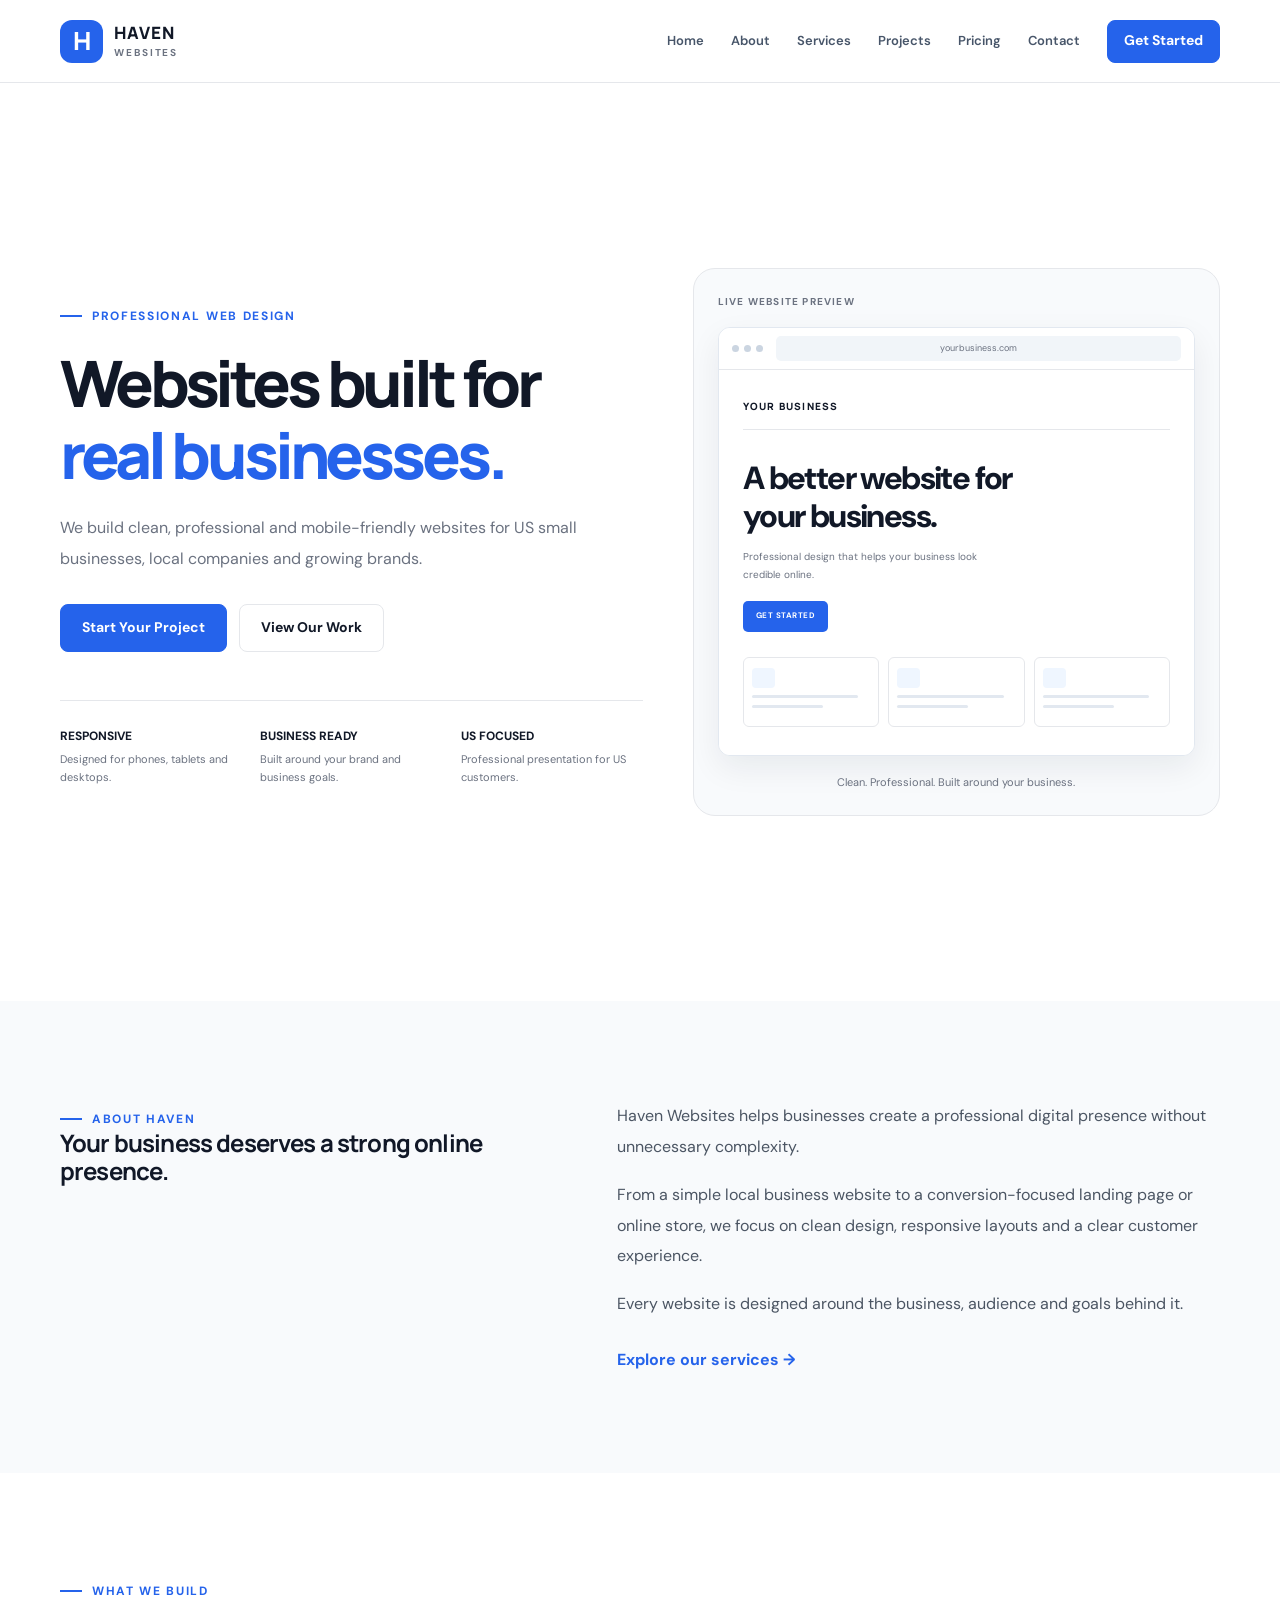
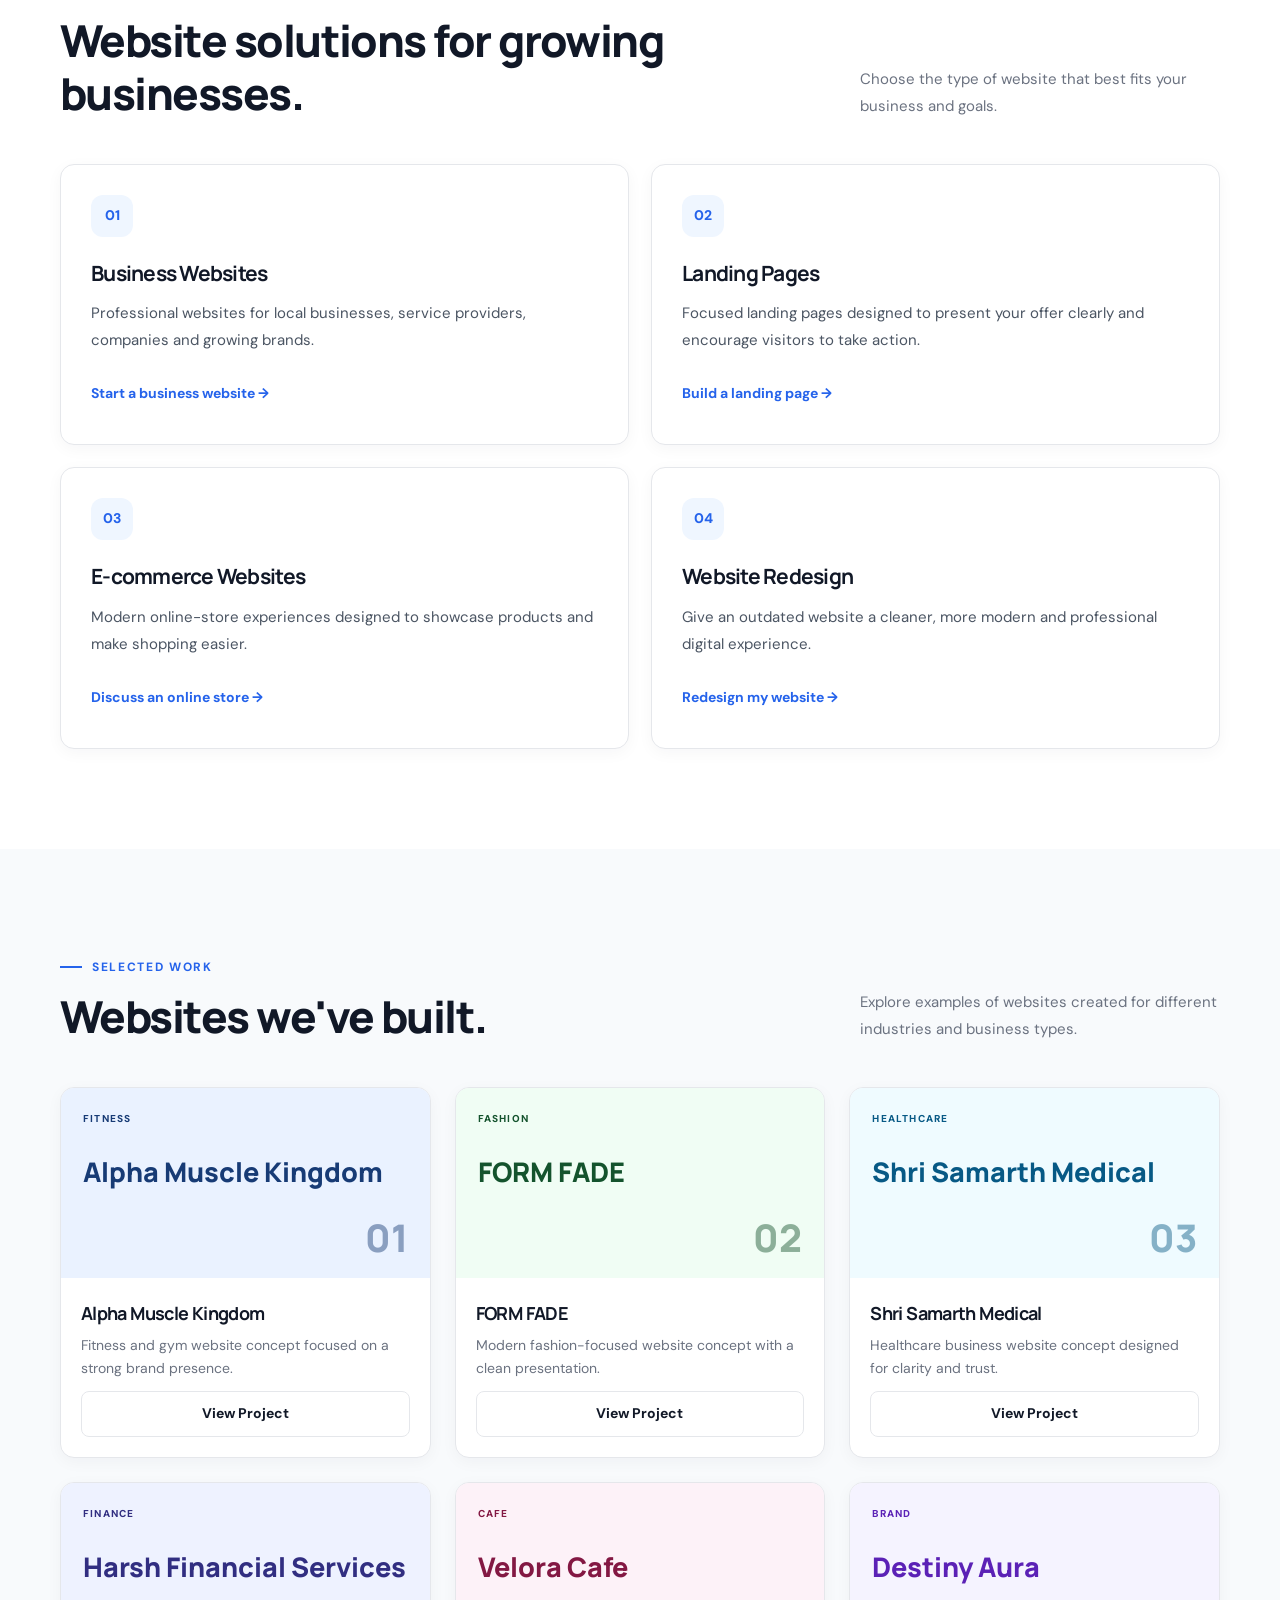
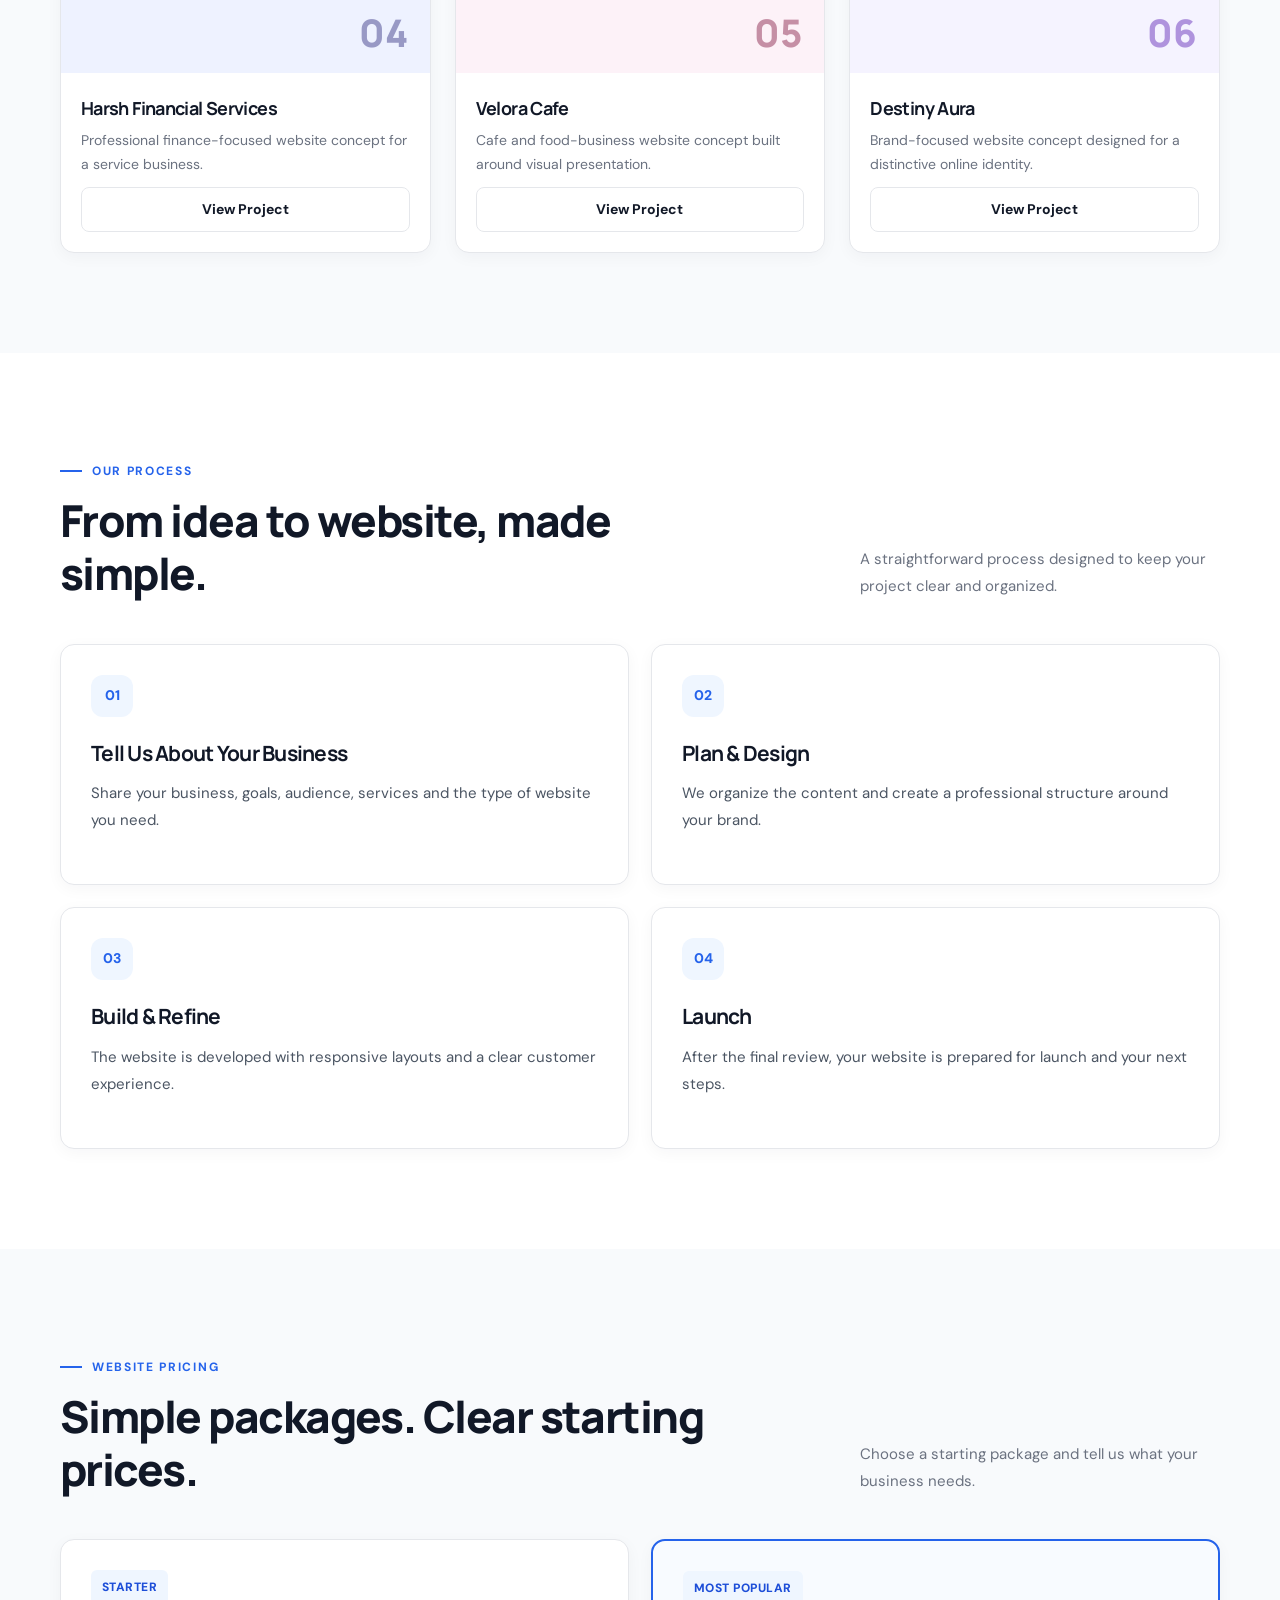
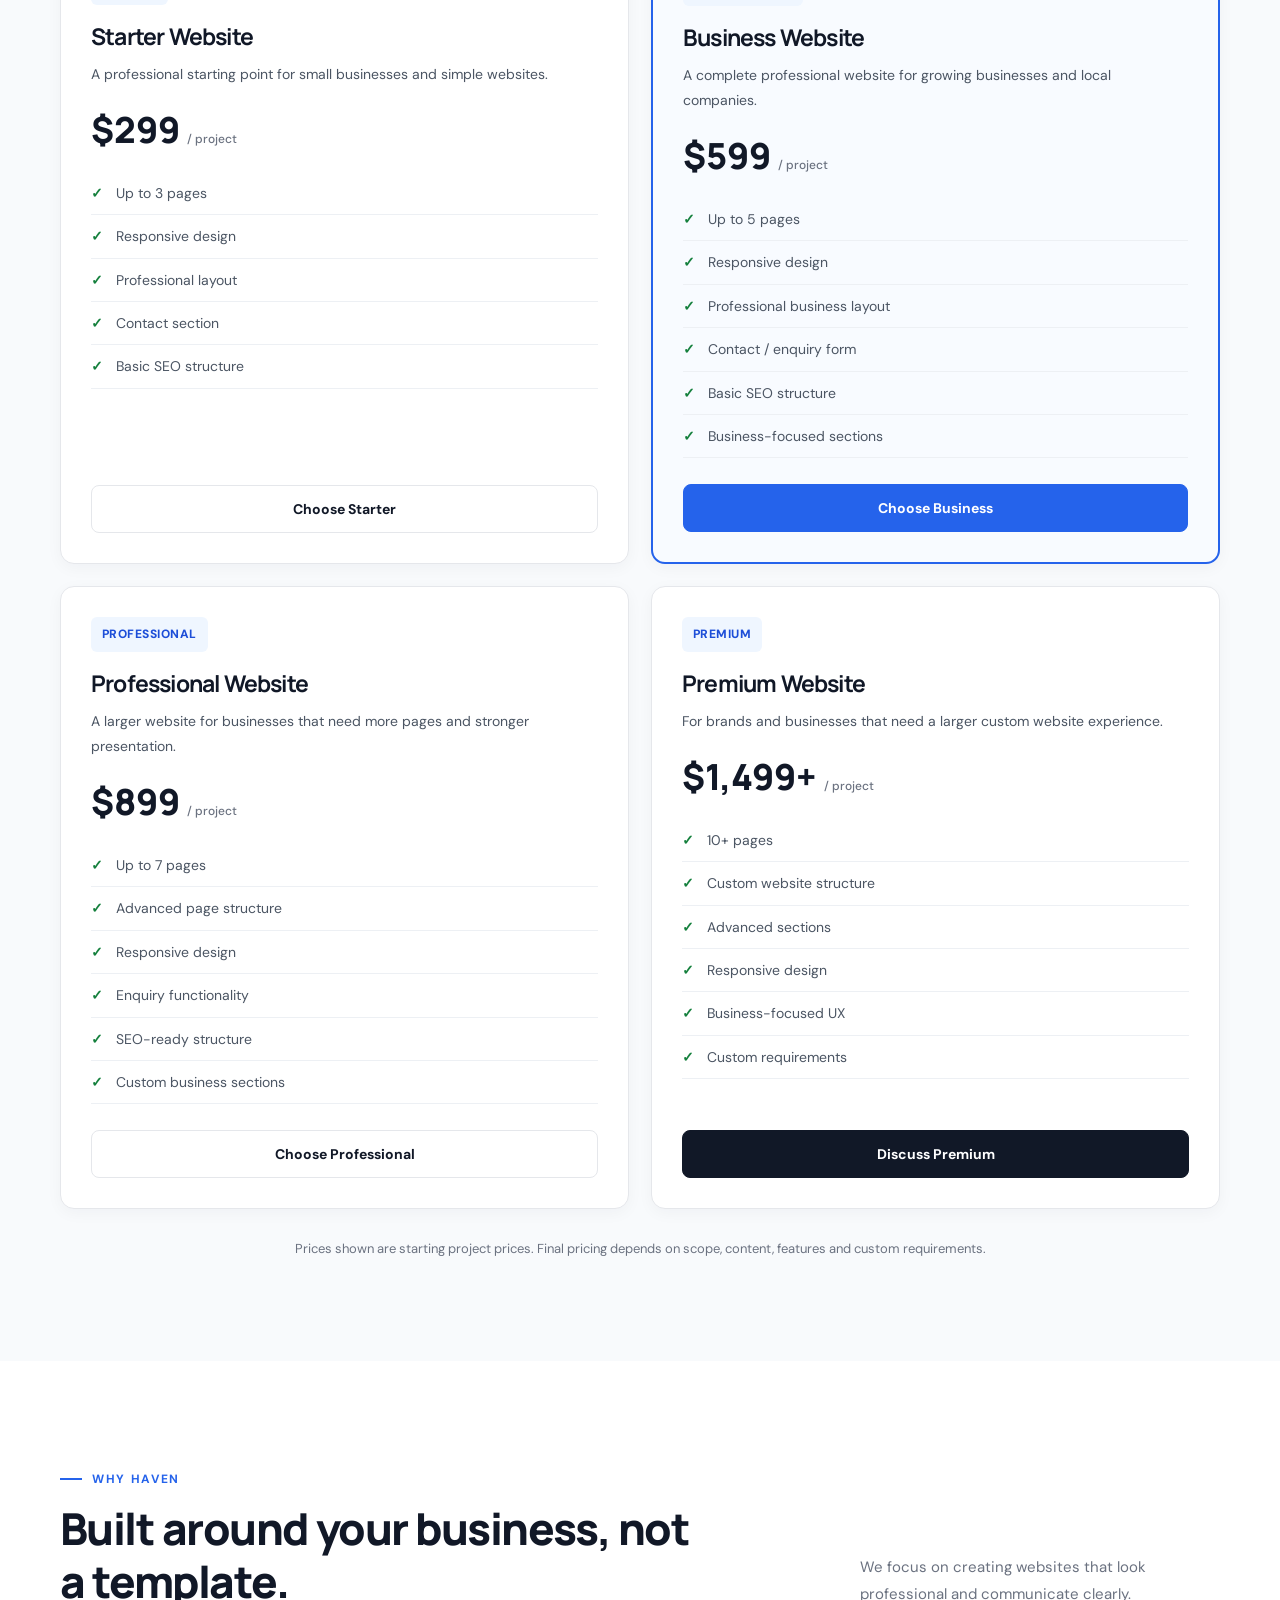
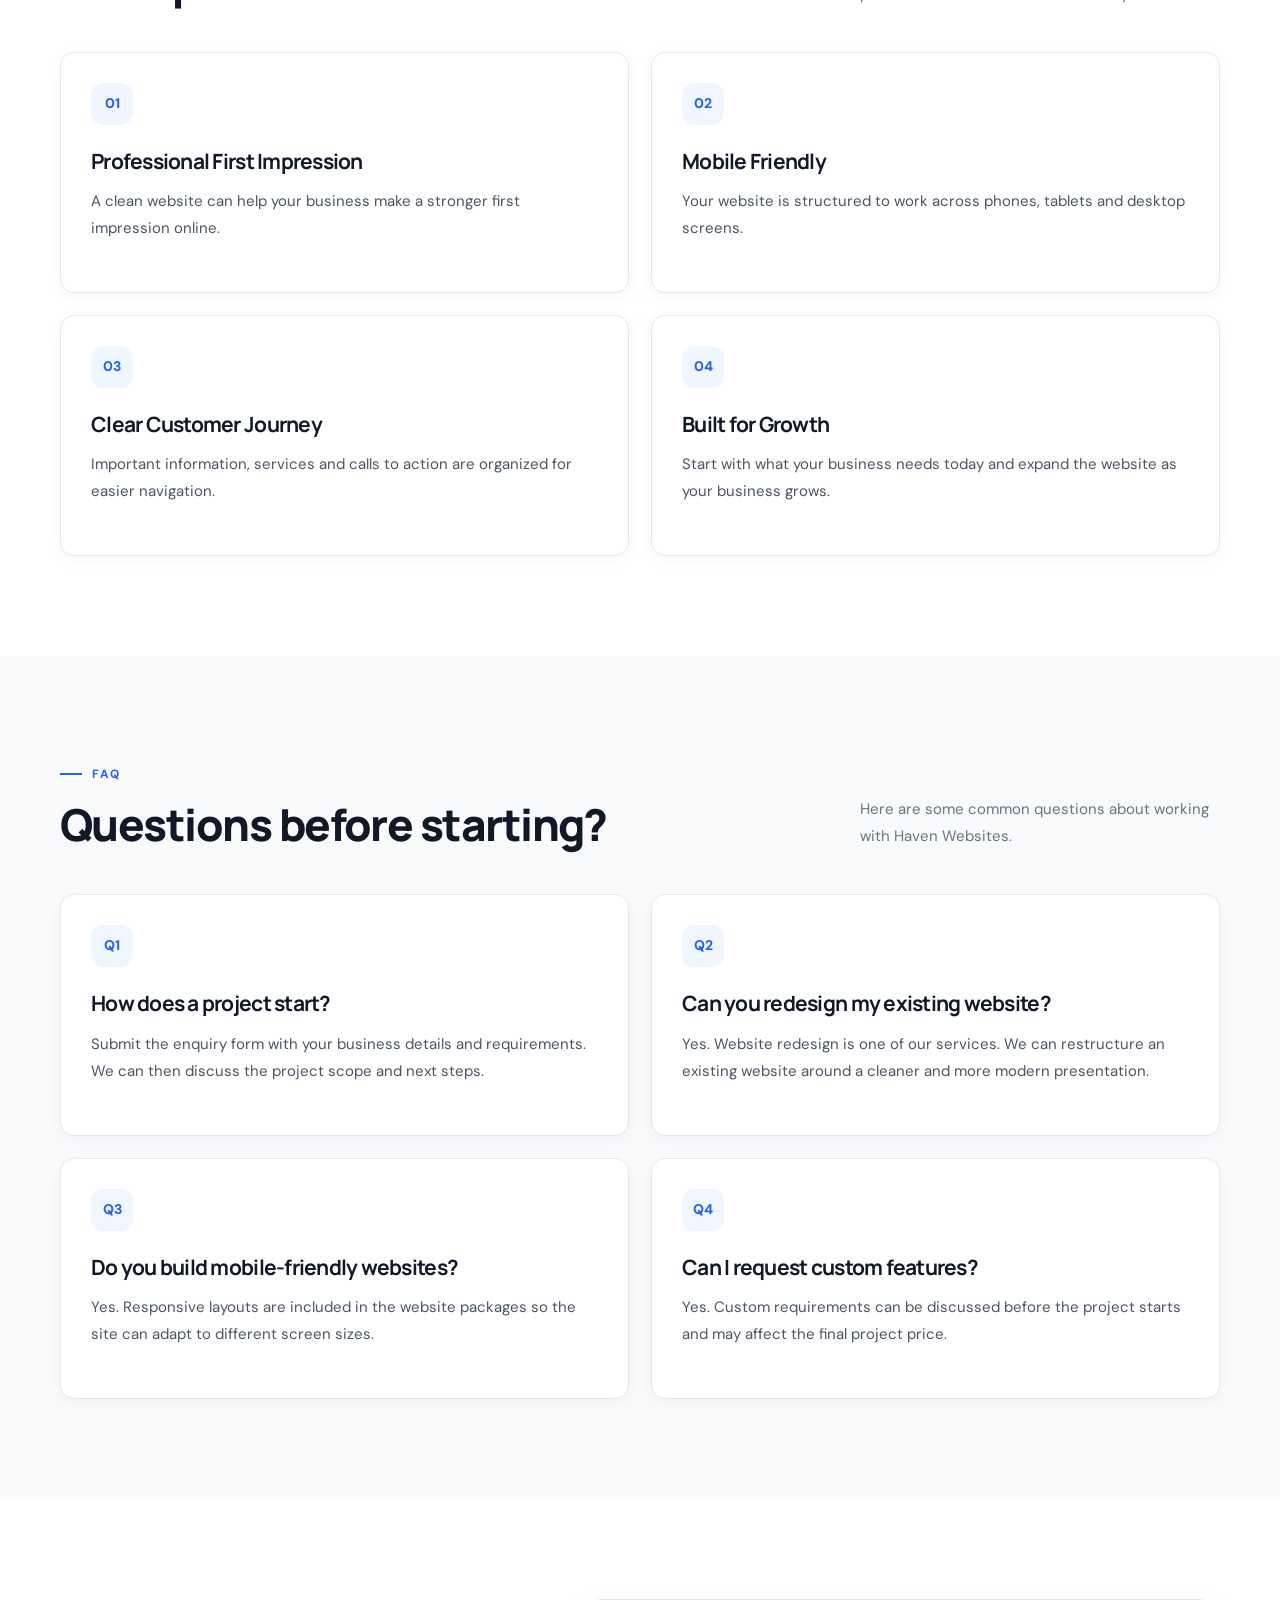
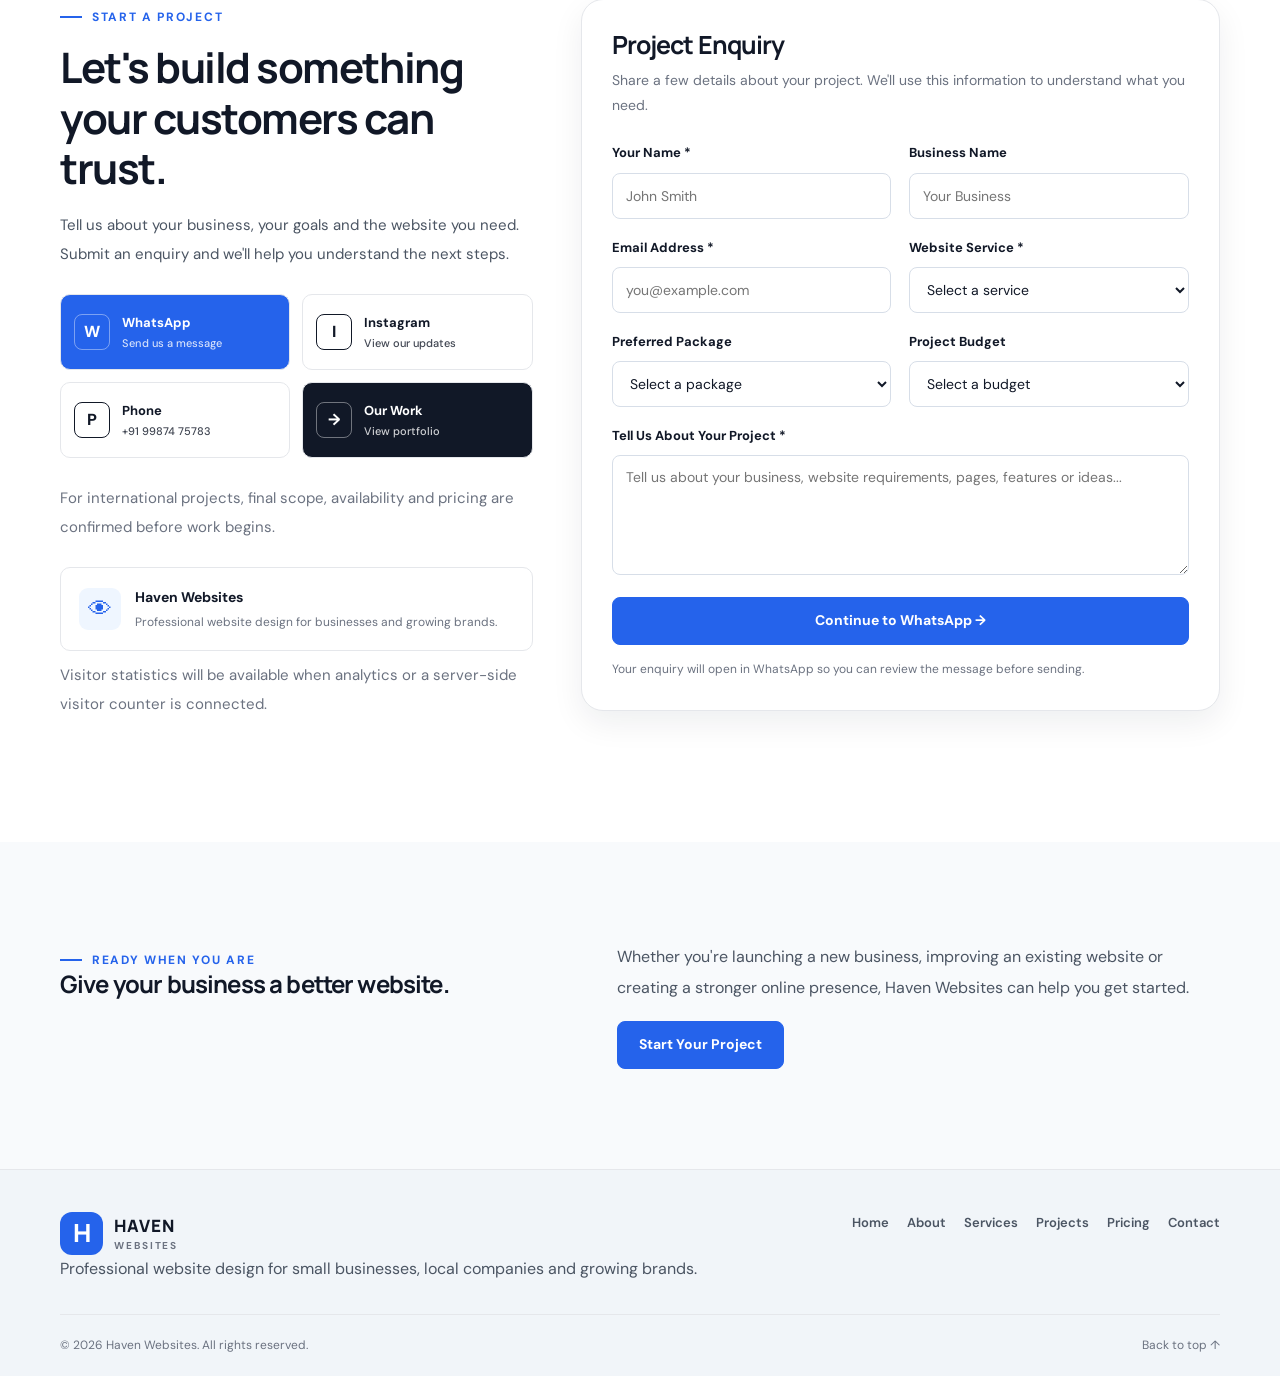
==== commit fb435ede: "redesign Haven Websites with new sections, pricing, portfolio and enquiry flow" ====
--- a/index.html
+++ b/index.html
@@ -1,56 +1,86 @@
-
 <!DOCTYPE html>
 <html lang="en">
 <head>
   <meta charset="UTF-8">
-  <meta name="viewport" content="width=device-width, initial-scale=1">
-
-  <meta name="theme-color" content="#ffffff">
-  <meta name="description" content="Haven Websites builds professional, responsive websites for US small businesses, local companies and growing brands.">
-  <meta name="robots" content="index, follow">
+
+  <meta name="viewport"
+        content="width=device-width, initial-scale=1.0">
+
+  <meta name="description"
+        content="Haven Websites builds professional, responsive websites for US small businesses, local companies and growing brands.">
+
+  <meta name="keywords"
+        content="web design, website design, US business websites, small business websites, landing pages, ecommerce websites">
+
+  <meta name="author"
+        content="Haven Websites">
+
+  <meta name="robots"
+        content="index, follow">
+
+  <link rel="canonical"
+        href="https://harshwebstudio.github.io/HAVEN-WEBSITE-/">
+
+  <meta property="og:title"
+        content="Haven Websites | Professional Website Design for US Businesses">
+
+  <meta property="og:description"
+        content="Professional websites for US small businesses, local companies and growing brands.">
+
+  <meta property="og:type"
+        content="website">
+
+  <meta property="og:url"
+        content="https://harshwebstudio.github.io/HAVEN-WEBSITE-/">
 
   <title>Haven Websites | Professional Website Design for US Businesses</title>
 
-  <link rel="canonical" href="https://harshwebstudio.github.io/HAVEN-WEBSITE-/">
-
+  <!-- GOOGLE FONTS -->
   <link rel="preconnect" href="https://fonts.googleapis.com">
   <link rel="preconnect" href="https://fonts.gstatic.com" crossorigin>
 
-  <link href="https://fonts.googleapis.com/css2?family=DM+Sans:wght@400;500;600;700&family=Manrope:wght@400;500;600;700;800&display=swap" rel="stylesheet">
-
+  <link href="https://fonts.googleapis.com/css2?family=DM+Sans:wght@400;500;600;700&family=Manrope:wght@600;700;800&display=swap"
+        rel="stylesheet">
+
+  <!-- MAIN CSS -->
   <link rel="stylesheet" href="style.css">
-  <script src="script.js" defer></script>
 </head>
 
 <body>
 
-  <!-- HEADER -->
+  <!-- =========================================
+       HEADER
+  ========================================== -->
+
   <header class="site-header">
-    <nav class="container navbar" aria-label="Main navigation">
-
-      <a class="brand" href="#home" aria-label="Haven Websites Home">
+    <div class="container navbar">
+
+      <a href="#home" class="brand" aria-label="Haven Websites Home">
+
         <span class="brand-icon">H</span>
 
         <span class="brand-text">
           <strong>HAVEN</strong>
           <small>WEBSITES</small>
         </span>
+
       </a>
 
       <button
         class="menu-toggle"
-        id="menuToggle"
         type="button"
-        aria-label="Open navigation"
         aria-expanded="false"
-        aria-controls="navLinks"
-      >
+        aria-controls="navMenu"
+        aria-label="Open navigation menu">
+
         <span></span>
         <span></span>
         <span></span>
+
       </button>
 
-      <div class="nav-links" id="navLinks">
+      <nav class="nav-links" id="navMenu" aria-label="Main navigation">
+
         <a href="#home">Home</a>
         <a href="#about">About</a>
         <a href="#services">Services</a>
@@ -58,764 +88,1730 @@
         <a href="#pricing">Pricing</a>
         <a href="#contact">Contact</a>
 
-        <a class="button button-dark nav-cta" href="#contact">
-          Start a Project
+        <a href="#contact"
+           class="button button-primary nav-cta">
+          Get Started
         </a>
+
+      </nav>
+
+    </div>
+  </header>
+
+
+  <main>
+
+    <!-- =========================================
+         HERO
+    ========================================== -->
+
+    <section class="section" id="home">
+
+      <div class="container hero">
+
+        <div class="hero-content">
+
+          <span class="eyebrow">
+            Professional Web Design
+          </span>
+
+          <h1>
+            Websites built for
+            <span class="accent-text">real businesses.</span>
+          </h1>
+
+          <p class="hero-description">
+            We build clean, professional and mobile-friendly
+            websites for US small businesses, local companies
+            and growing brands.
+          </p>
+
+          <div class="hero-actions">
+
+            <a href="#contact"
+               class="button button-primary">
+              Start Your Project
+            </a>
+
+            <a href="#projects"
+               class="button button-light">
+              View Our Work
+            </a>
+
+          </div>
+
+          <div class="hero-stats">
+
+            <div class="stat-item">
+              <strong>RESPONSIVE</strong>
+              <span>Designed for phones, tablets and desktops.</span>
+            </div>
+
+            <div class="stat-item">
+              <strong>BUSINESS READY</strong>
+              <span>Built around your brand and business goals.</span>
+            </div>
+
+            <div class="stat-item">
+              <strong>US FOCUSED</strong>
+              <span>Professional presentation for US customers.</span>
+            </div>
+
+          </div>
+
+        </div>
+
+
+        <!-- WEBSITE PREVIEW -->
+
+        <div class="hero-visual">
+
+          <div class="visual-label">
+            LIVE WEBSITE PREVIEW
+          </div>
+
+          <div class="mock-browser">
+
+            <div class="browser-bar">
+
+              <div class="browser-dots">
+                <span></span>
+                <span></span>
+                <span></span>
+              </div>
+
+              <div class="browser-address">
+                yourbusiness.com
+              </div>
+
+            </div>
+
+
+            <div class="browser-content">
+
+              <div class="mock-brand">
+                YOUR BUSINESS
+              </div>
+
+              <div class="mock-divider"></div>
+
+              <div class="mock-heading">
+                A better website
+                for your business.
+              </div>
+
+              <p class="mock-copy">
+                Professional design that helps
+                your business look credible online.
+              </p>
+
+              <span class="mock-button">
+                GET STARTED
+              </span>
+
+
+              <div class="mock-cards">
+
+                <div class="mock-card">
+                  <span></span>
+                  <i></i>
+                  <i></i>
+                </div>
+
+                <div class="mock-card">
+                  <span></span>
+                  <i></i>
+                  <i></i>
+                </div>
+
+                <div class="mock-card">
+                  <span></span>
+                  <i></i>
+                  <i></i>
+                </div>
+
+              </div>
+
+            </div>
+
+          </div>
+
+          <p class="visual-caption">
+            Clean. Professional. Built around your business.
+          </p>
+
+        </div>
+
       </div>
 
-    </nav>
-  </header>
-
-  <main>
-
-    <!-- HERO SECTION -->
-    <section class="hero section container" id="home">
-
-      <div class="hero-content">
-
-        <span class="eyebrow">WEBSITE DESIGN STUDIO</span>
-
-        <h1>
-          Websites built for
-          <span class="accent-text">real businesses.</span>
-        </h1>
-
-        <p class="hero-description">
-          We build clean, professional and mobile-friendly websites
-          for US small businesses and growing brands. Make your
-          services easier to discover and help customers contact you.
+    </section>
+
+
+    <!-- =========================================
+         ABOUT
+    ========================================== -->
+
+    <section class="section section-muted" id="about">
+
+      <div class="container">
+
+        <div class="about-layout">
+
+          <div class="about-heading">
+
+            <span class="eyebrow">
+              About Haven
+            </span>
+
+            <h2>
+              Your business deserves
+              a strong online presence.
+            </h2>
+
+          </div>
+
+
+          <div class="about-copy">
+
+            <p>
+              Haven Websites helps businesses create a
+              professional digital presence without unnecessary
+              complexity.
+            </p>
+
+            <p>
+              From a simple local business website to a
+              conversion-focused landing page or online store,
+              we focus on clean design, responsive layouts and
+              a clear customer experience.
+            </p>
+
+            <p>
+              Every website is designed around the business,
+              audience and goals behind it.
+            </p>
+
+            <a href="#services" class="text-link">
+              Explore our services →
+            </a>
+
+          </div>
+
+        </div>
+
+      </div>
+
+    </section>
+
+
+    <!-- =========================================
+         SERVICES
+    ========================================== -->
+
+    <section class="section" id="services">
+
+      <div class="container">
+
+        <div class="section-heading">
+
+          <div>
+
+            <span class="eyebrow">
+              What We Build
+            </span>
+
+            <h2>
+              Website solutions for
+              growing businesses.
+            </h2>
+
+          </div>
+
+          <p>
+            Choose the type of website that best fits
+            your business and goals.
+          </p>
+
+        </div>
+
+
+        <div class="service-grid">
+
+
+          <!-- SERVICE 1 -->
+
+          <article class="service-card">
+
+            <span class="service-number">
+              01
+            </span>
+
+            <h3>
+              Business Websites
+            </h3>
+
+            <p>
+              Professional websites for local businesses,
+              service providers, companies and growing brands.
+            </p>
+
+            <a href="#contact"
+               data-service="Business website">
+              Start a business website →
+            </a>
+
+          </article>
+
+
+          <!-- SERVICE 2 -->
+
+          <article class="service-card">
+
+            <span class="service-number">
+              02
+            </span>
+
+            <h3>
+              Landing Pages
+            </h3>
+
+            <p>
+              Focused landing pages designed to present your
+              offer clearly and encourage visitors to take action.
+            </p>
+
+            <a href="#contact"
+               data-service="Landing page">
+              Build a landing page →
+            </a>
+
+          </article>
+
+
+          <!-- SERVICE 3 -->
+
+          <article class="service-card">
+
+            <span class="service-number">
+              03
+            </span>
+
+            <h3>
+              E-commerce Websites
+            </h3>
+
+            <p>
+              Modern online-store experiences designed to
+              showcase products and make shopping easier.
+            </p>
+
+            <a href="#contact"
+               data-service="E-commerce website">
+              Discuss an online store →
+            </a>
+
+          </article>
+
+
+          <!-- SERVICE 4 -->
+
+          <article class="service-card">
+
+            <span class="service-number">
+              04
+            </span>
+
+            <h3>
+              Website Redesign
+            </h3>
+
+            <p>
+              Give an outdated website a cleaner, more modern
+              and professional digital experience.
+            </p>
+
+            <a href="#contact"
+               data-service="Website redesign">
+              Redesign my website →
+            </a>
+
+          </article>
+
+
+        </div>
+
+      </div>
+
+  </section>
+      <!-- =========================================
+         PROJECTS / PORTFOLIO
+    ========================================== -->
+
+    <section class="section section-muted" id="projects">
+
+      <div class="container">
+
+        <div class="section-heading">
+
+          <div>
+
+            <span class="eyebrow">
+              Selected Work
+            </span>
+
+            <h2>
+              Websites we've built.
+            </h2>
+
+          </div>
+
+          <p>
+            Explore examples of websites created for
+            different industries and business types.
+          </p>
+
+        </div>
+
+
+        <div class="project-grid">
+
+
+          <!-- PROJECT 1 -->
+
+          <article class="project-card">
+
+            <div class="project-preview preview-alpha">
+
+              <span class="preview-category">
+                Fitness
+              </span>
+
+              <strong>
+                Alpha Muscle Kingdom
+              </strong>
+
+              <span class="preview-index">
+                01
+              </span>
+
+            </div>
+
+            <div class="project-content">
+
+              <h3>
+                Alpha Muscle Kingdom
+              </h3>
+
+              <p>
+                Fitness and gym website concept
+                focused on a strong brand presence.
+              </p>
+
+            </div>
+
+            <a
+              href="https://harshwebstudio.github.io/alpha-muscle-kingdom/"
+              target="_blank"
+              rel="noopener noreferrer"
+              class="button button-project">
+              View Project
+            </a>
+
+          </article>
+
+
+          <!-- PROJECT 2 -->
+
+          <article class="project-card">
+
+            <div class="project-preview preview-form">
+
+              <span class="preview-category">
+                Fashion
+              </span>
+
+              <strong>
+                FORM FADE
+              </strong>
+
+              <span class="preview-index">
+                02
+              </span>
+
+            </div>
+
+            <div class="project-content">
+
+              <h3>
+                FORM FADE
+              </h3>
+
+              <p>
+                Modern fashion-focused website
+                concept with a clean presentation.
+              </p>
+
+            </div>
+
+            <a
+              href="https://harshwebstudio.github.io/FORM-FADE/"
+              target="_blank"
+              rel="noopener noreferrer"
+              class="button button-project">
+              View Project
+            </a>
+
+          </article>
+
+
+          <!-- PROJECT 3 -->
+
+          <article class="project-card">
+
+            <div class="project-preview preview-medical">
+
+              <span class="preview-category">
+                Healthcare
+              </span>
+
+              <strong>
+                Shri Samarth Medical
+              </strong>
+
+              <span class="preview-index">
+                03
+              </span>
+
+            </div>
+
+            <div class="project-content">
+
+              <h3>
+                Shri Samarth Medical
+              </h3>
+
+              <p>
+                Healthcare business website concept
+                designed for clarity and trust.
+              </p>
+
+            </div>
+
+            <a
+              href="https://harshwebstudio.github.io/SHRI-SAMARTH-MEDICAL/"
+              target="_blank"
+              rel="noopener noreferrer"
+              class="button button-project">
+              View Project
+            </a>
+
+          </article>
+
+
+          <!-- PROJECT 4 -->
+
+          <article class="project-card">
+
+            <div class="project-preview preview-finance">
+
+              <span class="preview-category">
+                Finance
+              </span>
+
+              <strong>
+                Harsh Financial Services
+              </strong>
+
+              <span class="preview-index">
+                04
+              </span>
+
+            </div>
+
+            <div class="project-content">
+
+              <h3>
+                Harsh Financial Services
+              </h3>
+
+              <p>
+                Professional finance-focused website
+                concept for a service business.
+              </p>
+
+            </div>
+
+            <a
+              href="https://harshwebstudio.github.io/HARSH-FINANCIAL-SERVICES-/"
+              target="_blank"
+              rel="noopener noreferrer"
+              class="button button-project">
+              View Project
+            </a>
+
+          </article>
+
+
+          <!-- PROJECT 5 -->
+
+          <article class="project-card">
+
+            <div class="project-preview preview-velora">
+
+              <span class="preview-category">
+                Cafe
+              </span>
+
+              <strong>
+                Velora Cafe
+              </strong>
+
+              <span class="preview-index">
+                05
+              </span>
+
+            </div>
+
+            <div class="project-content">
+
+              <h3>
+                Velora Cafe
+              </h3>
+
+              <p>
+                Cafe and food-business website concept
+                built around visual presentation.
+              </p>
+
+            </div>
+
+            <a
+              href="https://harshwebstudio.github.io/velora-cafe/"
+              target="_blank"
+              rel="noopener noreferrer"
+              class="button button-project">
+              View Project
+            </a>
+
+          </article>
+
+
+          <!-- PROJECT 6 -->
+
+          <article class="project-card">
+
+            <div class="project-preview preview-destini">
+
+              <span class="preview-category">
+                Brand
+              </span>
+
+              <strong>
+                Destiny Aura
+              </strong>
+
+              <span class="preview-index">
+                06
+              </span>
+
+            </div>
+
+            <div class="project-content">
+
+              <h3>
+                Destiny Aura
+              </h3>
+
+              <p>
+                Brand-focused website concept designed
+                for a distinctive online identity.
+              </p>
+
+            </div>
+
+            <a
+              href="https://harshwebstudio.github.io/destiny-aura/"
+              target="_blank"
+              rel="noopener noreferrer"
+              class="button button-project">
+              View Project
+            </a>
+
+          </article>
+
+
+        </div>
+
+      </div>
+
+    </section>
+
+
+    <!-- =========================================
+         PROCESS
+    ========================================== -->
+
+    <section class="section" id="process">
+
+      <div class="container">
+
+        <div class="section-heading">
+
+          <div>
+
+            <span class="eyebrow">
+              Our Process
+            </span>
+
+            <h2>
+              From idea to website,
+              made simple.
+            </h2>
+
+          </div>
+
+          <p>
+            A straightforward process designed to keep
+            your project clear and organized.
+          </p>
+
+        </div>
+
+
+        <div class="service-grid">
+
+
+          <article class="service-card">
+
+            <span class="service-number">
+              01
+            </span>
+
+            <h3>
+              Tell Us About Your Business
+            </h3>
+
+            <p>
+              Share your business, goals, audience,
+              services and the type of website you need.
+            </p>
+
+          </article>
+
+
+          <article class="service-card">
+
+            <span class="service-number">
+              02
+            </span>
+
+            <h3>
+              Plan & Design
+            </h3>
+
+            <p>
+              We organize the content and create a
+              professional structure around your brand.
+            </p>
+
+          </article>
+
+
+          <article class="service-card">
+
+            <span class="service-number">
+              03
+            </span>
+
+            <h3>
+              Build & Refine
+            </h3>
+
+            <p>
+              The website is developed with responsive
+              layouts and a clear customer experience.
+            </p>
+
+          </article>
+
+
+          <article class="service-card">
+
+            <span class="service-number">
+              04
+            </span>
+
+            <h3>
+              Launch
+            </h3>
+
+            <p>
+              After the final review, your website is
+              prepared for launch and your next steps.
+            </p>
+
+          </article>
+
+
+        </div>
+
+      </div>
+
+    </section>
+
+
+    <!-- =========================================
+         PRICING
+    ========================================== -->
+
+    <section class="section section-muted" id="pricing">
+
+      <div class="container">
+
+        <div class="section-heading">
+
+          <div>
+
+            <span class="eyebrow">
+              Website Pricing
+            </span>
+
+            <h2>
+              Simple packages.
+              Clear starting prices.
+            </h2>
+
+          </div>
+
+          <p>
+            Choose a starting package and tell us what
+            your business needs.
+          </p>
+
+        </div>
+
+
+        <div class="pricing-grid">
+
+
+          <!-- STARTER -->
+
+          <article class="price-card">
+
+            <span class="price-label">
+              STARTER
+            </span>
+
+            <h3>
+              Starter Website
+            </h3>
+
+            <p>
+              A professional starting point for
+              small businesses and simple websites.
+            </p>
+
+            <div class="price">
+              $299
+              <small>/ project</small>
+            </div>
+
+            <ul>
+              <li>Up to 3 pages</li>
+              <li>Responsive design</li>
+              <li>Professional layout</li>
+              <li>Contact section</li>
+              <li>Basic SEO structure</li>
+            </ul>
+
+            <button
+              type="button"
+              class="button button-light plan-button"
+              data-plan="Starter - $299">
+              Choose Starter
+            </button>
+
+          </article>
+
+
+          <!-- BUSINESS -->
+
+          <article class="price-card price-card-featured">
+
+            <span class="price-label">
+              MOST POPULAR
+            </span>
+
+            <h3>
+              Business Website
+            </h3>
+
+            <p>
+              A complete professional website for
+              growing businesses and local companies.
+            </p>
+
+            <div class="price">
+              $599
+              <small>/ project</small>
+            </div>
+
+            <ul>
+              <li>Up to 5 pages</li>
+              <li>Responsive design</li>
+              <li>Professional business layout</li>
+              <li>Contact / enquiry form</li>
+              <li>Basic SEO structure</li>
+              <li>Business-focused sections</li>
+            </ul>
+
+            <button
+              type="button"
+              class="button button-primary plan-button"
+              data-plan="Business - $599">
+              Choose Business
+            </button>
+
+          </article>
+
+
+          <!-- PROFESSIONAL -->
+
+          <article class="price-card">
+
+            <span class="price-label">
+              PROFESSIONAL
+            </span>
+
+            <h3>
+              Professional Website
+            </h3>
+
+            <p>
+              A larger website for businesses that
+              need more pages and stronger presentation.
+            </p>
+
+            <div class="price">
+              $899
+              <small>/ project</small>
+            </div>
+
+            <ul>
+              <li>Up to 7 pages</li>
+              <li>Advanced page structure</li>
+              <li>Responsive design</li>
+              <li>Enquiry functionality</li>
+              <li>SEO-ready structure</li>
+              <li>Custom business sections</li>
+            </ul>
+
+            <button
+              type="button"
+              class="button button-light plan-button"
+              data-plan="Professional - $899">
+              Choose Professional
+            </button>
+
+          </article>
+
+
+          <!-- PREMIUM -->
+
+          <article class="price-card">
+
+            <span class="price-label">
+              PREMIUM
+            </span>
+
+            <h3>
+              Premium Website
+            </h3>
+
+            <p>
+              For brands and businesses that need
+              a larger custom website experience.
+            </p>
+
+            <div class="price">
+              $1,499+
+              <small>/ project</small>
+            </div>
+
+            <ul>
+              <li>10+ pages</li>
+              <li>Custom website structure</li>
+              <li>Advanced sections</li>
+              <li>Responsive design</li>
+              <li>Business-focused UX</li>
+              <li>Custom requirements</li>
+            </ul>
+
+            <button
+              type="button"
+              class="button button-dark plan-button"
+              data-plan="Premium - $1,499+">
+              Discuss Premium
+            </button>
+
+          </article>
+
+
+        </div>
+
+        <p class="pricing-note">
+          Prices shown are starting project prices.
+          Final pricing depends on scope, content,
+          features and custom requirements.
         </p>
 
-        <div class="hero-actions">
-
-          <a class="button button-primary" href="#contact">
-            Get a Free Consultation
-            <span>↗</span>
-          </a>
-
-          <a class="button button-light" href="#projects">
-            View Our Work
-          </a>
+      </div>
+
+    </section>
+
+
+    <!-- =========================================
+         WHY HAVEN
+    ========================================== -->
+
+    <section class="section" id="why-haven">
+
+      <div class="container">
+
+        <div class="section-heading">
+
+          <div>
+
+            <span class="eyebrow">
+              Why Haven
+            </span>
+
+            <h2>
+              Built around your
+              business, not a template.
+            </h2>
+
+          </div>
+
+          <p>
+            We focus on creating websites that look
+            professional and communicate clearly.
+          </p>
 
         </div>
 
-        <div class="hero-stats">
-
-          <div class="stat-item">
-            <strong>Business-focused</strong>
-            <span>Practical website solutions</span>
+
+        <div class="service-grid">
+
+          <article class="service-card">
+
+            <span class="service-number">
+              01
+            </span>
+
+            <h3>
+              Professional First Impression
+            </h3>
+
+            <p>
+              A clean website can help your business
+              make a stronger first impression online.
+            </p>
+
+          </article>
+
+
+          <article class="service-card">
+
+            <span class="service-number">
+              02
+            </span>
+
+            <h3>
+              Mobile Friendly
+            </h3>
+
+            <p>
+              Your website is structured to work across
+              phones, tablets and desktop screens.
+            </p>
+
+          </article>
+
+
+          <article class="service-card">
+
+            <span class="service-number">
+              03
+            </span>
+
+            <h3>
+              Clear Customer Journey
+            </h3>
+
+            <p>
+              Important information, services and calls
+              to action are organized for easier navigation.
+            </p>
+
+          </article>
+
+
+          <article class="service-card">
+
+            <span class="service-number">
+              04
+            </span>
+
+            <h3>
+              Built for Growth
+            </h3>
+
+            <p>
+              Start with what your business needs today
+              and expand the website as your business grows.
+            </p>
+
+          </article>
+
+        </div>
+
+      </div>
+
+    </section>
+
+
+    <!-- =========================================
+         FAQ
+    ========================================== -->
+
+    <section class="section section-muted" id="faq">
+
+      <div class="container">
+
+        <div class="section-heading">
+
+          <div>
+
+            <span class="eyebrow">
+              FAQ
+            </span>
+
+            <h2>
+              Questions before starting?
+            </h2>
+
           </div>
 
-          <div class="stat-item">
-            <strong>Mobile-first</strong>
-            <span>Designed for every screen</span>
-          </div>
-
-          <div class="stat-item">
-            <strong>Direct support</strong>
-            <span>Clear project communication</span>
-          </div>
+          <p>
+            Here are some common questions about
+            working with Haven Websites.
+          </p>
 
         </div>
 
+
+        <div class="service-grid">
+
+          <article class="service-card">
+
+            <span class="service-number">
+              Q1
+            </span>
+
+            <h3>
+              How does a project start?
+            </h3>
+
+            <p>
+              Submit the enquiry form with your business
+              details and requirements. We can then discuss
+              the project scope and next steps.
+            </p>
+
+          </article>
+
+
+          <article class="service-card">
+
+            <span class="service-number">
+              Q2
+            </span>
+
+            <h3>
+              Can you redesign my existing website?
+            </h3>
+
+            <p>
+              Yes. Website redesign is one of our services.
+              We can restructure an existing website around
+              a cleaner and more modern presentation.
+            </p>
+
+          </article>
+
+
+          <article class="service-card">
+
+            <span class="service-number">
+              Q3
+            </span>
+
+            <h3>
+              Do you build mobile-friendly websites?
+            </h3>
+
+            <p>
+              Yes. Responsive layouts are included in
+              the website packages so the site can adapt
+              to different screen sizes.
+            </p>
+
+          </article>
+
+
+          <article class="service-card">
+
+            <span class="service-number">
+              Q4
+            </span>
+
+            <h3>
+              Can I request custom features?
+            </h3>
+
+            <p>
+              Yes. Custom requirements can be discussed
+              before the project starts and may affect
+              the final project price.
+            </p>
+
+          </article>
+
+        </div>
+
       </div>
 
-      <!-- STATIC WEBSITE PREVIEW -->
-      <div class="hero-visual">
-
-        <div class="visual-label">
-          A CLEARER DIGITAL PRESENCE
-        </div>
-
-        <div class="mock-browser">
-
-          <div class="browser-bar">
-            <div class="browser-dots">
-              <span></span>
-              <span></span>
-              <span></span>
-            </div>
-
-            <div class="browser-address">
-              yourbusiness.com
-            </div>
-          </div>
-
-          <div class="browser-content">
-
-            <div class="mock-brand">
-              YOUR BRAND
-            </div>
-
-            <div class="mock-divider"></div>
-
-            <h2 class="mock-heading">
-              Make your business
-              stand out online.
-            </h2>
-
-            <p class="mock-copy">
-              A professional digital presence
-              starts with a clear message.
-            </p>
-
-            <div class="mock-button">
-              GET STARTED
-            </div>
-
-            <div class="mock-cards">
-              <div class="mock-card">
-                <span></span>
-                <i></i>
-                <i></i>
-              </div>
-
-              <div class="mock-card">
-                <span></span>
-                <i></i>
-                <i></i>
-              </div>
-
-              <div class="mock-card">
-                <span></span>
-                <i></i>
-                <i></i>
-              </div>
-            </div>
-
-          </div>
-        </div>
-
-        <p class="visual-caption">
-          Clean design. Clear messaging. Better usability.
-        </p>
-
-      </div>
-
-    </section>
-
-    <!-- ABOUT SECTION -->
-    <section class="section section-muted" id="about">
-
-      <div class="container about-layout">
-
-        <div class="about-heading">
-
-          <span class="eyebrow">ABOUT HAVEN</span>
+                </section>
+                    <!-- =========================================
+         CONTACT / PROJECT ENQUIRY
+    ========================================== -->
+
+    <section class="section" id="contact">
+
+      <div class="container contact-layout">
+
+
+        <!-- CONTACT INFORMATION -->
+
+        <div class="contact-copy">
+
+          <span class="eyebrow">
+            Start a Project
+          </span>
 
           <h2>
-            Good websites start with
-            <span class="accent-text">clarity.</span>
+            Let's build something
+            your customers can trust.
           </h2>
 
-        </div>
-
-        <div class="about-copy">
-
           <p>
-            Haven Websites helps small businesses establish a
-            professional online presence through thoughtful design,
-            clear content and practical website functionality.
+            Tell us about your business, your goals and
+            the website you need. Submit an enquiry and
+            we'll help you understand the next steps.
           </p>
 
-          <p>
-            Every project starts with understanding the business,
-            its customers and its goals. We focus on usability,
-            responsive layouts and straightforward communication,
-            without unnecessary visual effects.
-          </p>
-
-          <a class="text-link" href="#contact">
-            Discuss Your Business
-            <span>↗</span>
-          </a>
-
-        </div>
-
-      </div>
-
-    </section>
-    
-    <!-- SERVICES SECTION -->
-    <section class="section container" id="services">
-
-      <div class="section-heading">
-        <div>
-          <span class="eyebrow">OUR SERVICES</span>
-          <h2>What we can build for you.</h2>
-        </div>
-
-        <p>
-          Professional website solutions for small businesses
-          and growing brands across the United States.
-        </p>
-      </div>
-
-      <div class="service-grid">
-
-        <article class="service-card">
-          <span class="service-number">01</span>
-          <h3>Business Websites</h3>
-          <p>
-            Professional websites that showcase your business,
-            services, contact details and brand identity.
-          </p>
-          <a href="#contact" data-service="Business website">
-            Discuss service ↗
-          </a>
-        </article>
-
-        <article class="service-card">
-          <span class="service-number">02</span>
-          <h3>Landing Pages</h3>
-          <p>
-            Focused landing pages for marketing campaigns,
-            lead generation, promotions and product launches.
-          </p>
-          <a href="#contact" data-service="Landing page">
-            Discuss service ↗
-          </a>
-        </article>
-
-        <article class="service-card">
-          <span class="service-number">03</span>
-          <h3>E-commerce Websites</h3>
-          <p>
-            Online storefronts and product catalogues designed
-            around your business and customer requirements.
-          </p>
-          <a href="#contact" data-service="E-commerce website">
-            Discuss service ↗
-          </a>
-        </article>
-
-        <article class="service-card">
-          <span class="service-number">04</span>
-          <h3>Website Redesign</h3>
-          <p>
-            Improve your existing website's layout, usability,
-            readability and mobile experience.
-          </p>
-          <a href="#contact" data-service="Website redesign">
-            Discuss service ↗
-          </a>
-        </article>
-
-      </div>
-    </section>
-
-    <!-- PROJECTS SECTION -->
-    <section class="section section-muted" id="projects">
-
-      <div class="container">
-
-        <div class="section-heading">
-          <div>
-            <span class="eyebrow">SELECTED PROJECTS</span>
-            <h2>Work that speaks for itself.</h2>
-          </div>
-
-          <p>
-            Explore website projects across different
-            business categories.
-          </p>
-        </div>
-
-        <div class="project-grid">
-
-          <article class="project-card">
-            <div class="project-preview preview-alpha">
-              <span class="preview-category">FITNESS</span>
-              <strong>ALPHA</strong>
-              <small>THE MUSCLE KINGDOM</small>
-              <span class="preview-index">01</span>
-            </div>
-
-            <div class="project-content">
-              <div>
-                <h3>Alpha The Muscle Kingdom</h3>
-                <p>Fitness and gym website</p>
-              </div>
-            </div>
-
-            <a class="button button-project"
-               href="https://harshwebstudio.github.io/alpha-muscle-kingdom/"
-               target="_blank" rel="noopener noreferrer">
-              View Project ↗
-            </a>
-          </article>
-
-          <article class="project-card">
-            <div class="project-preview preview-form">
-              <span class="preview-category">GROOMING</span>
-              <strong>FORM <span>&amp; FADE</span></strong>
-              <small>MEN'S GROOMING</small>
-              <span class="preview-index">02</span>
-            </div>
-
-            <div class="project-content">
-              <div>
-                <h3>FORM &amp; FADE</h3>
-                <p>Men's grooming salon</p>
-              </div>
-            </div>
-
-            <a class="button button-project"
-               href="https://harshwebstudio.github.io/FORM-FADE/"
-               target="_blank" rel="noopener noreferrer">
-              View Project ↗
-            </a>
-          </article>
-
-          <article class="project-card">
-            <div class="project-preview preview-medical">
-              <span class="preview-category">HEALTHCARE</span>
-              <strong>SHRI SAMARTH</strong>
-              <small>MEDICAL</small>
-              <span class="preview-symbol">+</span>
-              <span class="preview-index">03</span>
-            </div>
-
-            <div class="project-content">
-              <div>
-                <h3>Shri Samarth Medical</h3>
-                <p>Medical shop website</p>
-              </div>
-            </div>
-
-            <a class="button button-project"
-               href="https://harshwebstudio.github.io/SHRI-SAMARTH-MEDICAL/"
-               target="_blank" rel="noopener noreferrer">
-              View Project ↗
-            </a>
-          </article>
-
-          <article class="project-card">
-            <div class="project-preview preview-finance">
-              <span class="preview-category">FINANCIAL SERVICES</span>
-              <strong>HARSH</strong>
-              <small>FINANCIAL SERVICES</small>
-              <span class="preview-index">04</span>
-            </div>
-
-            <div class="project-content">
-              <div>
-                <h3>Harsh Financial Services</h3>
-                <p>Finance and investment services</p>
-              </div>
-            </div>
-
-            <a class="button button-project"
-               href="https://harshwebstudio.github.io/HARSH-FINANCIAL-SERVICES-/"
-               target="_blank" rel="noopener noreferrer">
-              View Project ↗
-            </a>
-          </article>
-
-          <article class="project-card">
-            <div class="project-preview preview-velora">
-              <span class="preview-category">CAFE / HOSPITALITY</span>
-              <strong>VELORA</strong>
-              <small>CAFE WEBSITE</small>
-              <span class="preview-index">05</span>
-            </div>
-
-            <div class="project-content">
-              <div>
-                <h3>Velora Cafe</h3>
-                <p>Cafe and hospitality website</p>
-              </div>
-            </div>
-
-            <a class="button button-project"
-               href="https://harshwebstudio.github.io/velora-cafe/"
-               target="_blank" rel="noopener noreferrer">
-              View Project ↗
-            </a>
-          </article>
-
-          <article class="project-card">
-            <div class="project-preview preview-destini">
-              <span class="preview-category">NUMEROLOGY</span>
-              <strong>DESTINI AURA</strong>
-              <small>NUMBERS &amp; DESTINY</small>
-              <span class="preview-index">06</span>
-            </div>
-
-            <div class="project-content">
-              <div>
-                <h3>Destini Aura</h3>
-                <p>Numerology website</p>
-              </div>
-            </div>
-
-            <a class="button button-project"
-               href="https://harshwebstudio.github.io/destiny-aura/"
-               target="_blank" rel="noopener noreferrer">
-              View Project ↗
-            </a>
-          </article>
-
-        </div>
-      </div>
-    </section>
-
-    <!-- PRICING SECTION: USA MARKET -->
-    <section class="section container" id="pricing">
-
-      <div class="section-heading">
-        <div>
-          <span class="eyebrow">WEBSITE PACKAGES</span>
-          <h2>Transparent pricing. Clear scope.</h2>
-        </div>
-
-        <p>
-          Choose a starting package for your business.
-          Final pricing depends on the confirmed project scope.
-        </p>
-      </div>
-
-      <div class="pricing-grid">
-
-        <article class="price-card">
-          <span class="price-label">STARTER</span>
-          <h3>Basic Presence</h3>
-          <p>For small businesses establishing their online presence.</p>
-
-          <div class="price">$299 <small>/ project</small></div>
-
-          <ul>
-            <li>Up to 3 pages</li>
-            <li>Mobile-responsive design</li>
-            <li>WhatsApp or contact link</li>
-            <li>Basic on-page SEO</li>
-            <li>One revision round</li>
-          </ul>
-
-          <a class="button button-light plan-button"
-             href="#contact" data-plan="Starter - $299">
-            Choose Starter
-          </a>
-        </article>
-
-        <article class="price-card">
-          <span class="price-label">BUSINESS</span>
-          <h3>Business Growth</h3>
-          <p>For businesses needing a broader website presence.</p>
-
-          <div class="price">$599 <small>/ project</small></div>
-
-          <ul>
-            <li>Up to 5 pages</li>
-            <li>Custom design direction</li>
-            <li>Contact form or integrations</li>
-            <li>Basic SEO structure</li>
-            <li>Two revision rounds</li>
-          </ul>
-
-          <a class="button button-light plan-button"
-             href="#contact" data-plan="Business - $599">
-            Choose Business
-          </a>
-        </article>
-
-        <article class="price-card price-card-featured">
-          <span class="price-label">PROFESSIONAL</span>
-          <h3>Professional Brand</h3>
-          <p>For businesses needing additional pages and customization.</p>
-
-          <div class="price">$899 <small>/ project</small></div>
-
-          <ul>
-            <li>Up to 7 pages</li>
-            <li>Custom visual design</li>
-            <li>Services and project sections</li>
-            <li>SEO-ready page structure</li>
-            <li>Two revision rounds</li>
-          </ul>
-
-          <a class="button button-primary plan-button"
-             href="#contact" data-plan="Professional - $899">
-            Choose Professional
-          </a>
-        </article>
-
-        <article class="price-card">
-          <span class="price-label">PREMIUM</span>
-          <h3>Custom Website</h3>
-          <p>For larger projects with broader requirements.</p>
-
-          <div class="price">$1,499+ <small>/ project</small></div>
-
-          <ul>
-            <li>10+ pages as agreed</li>
-            <li>Custom layout planning</li>
-            <li>Advanced features scoped separately</li>
-            <li>SEO-ready structure</li>
-            <li>Launch support</li>
-          </ul>
-
-          <a class="button button-light plan-button"
-             href="#contact" data-plan="Premium - $1499+">
-            Discuss Premium
-          </a>
-        </article>
-
-      </div>
-
-      <p class="pricing-note">
-        Domain registration, hosting, paid software, payment
-        processing and ongoing maintenance may cost extra.
-        E-commerce functionality requires a separate scope and quote.
-      </p>
-
-  </section>
-
-    
-    <!-- CONTACT SECTION -->
-    <section class="section section-muted" id="contact">
-
-      <div class="container contact-layout">
-
-        <div class="contact-copy">
-
-          <span class="eyebrow">LET'S TALK</span>
-
-          <h2>Have a project in mind?</h2>
-
-          <p>
-            Tell us about your business and website requirements.
-            Choose a contact option or prepare a project enquiry.
-          </p>
-
-          <!-- RECTANGULAR CONTACT BUTTONS -->
+
           <div class="contact-action-grid">
 
-            <a class="button button-primary contact-action"
-               href="https://wa.me/919987475783"
-               target="_blank"
-               rel="noopener noreferrer">
-              <span class="action-icon" aria-hidden="true">W</span>
+
+            <!-- WHATSAPP -->
+
+            <a
+              href="https://wa.me/919987475783"
+              target="_blank"
+              rel="noopener noreferrer"
+              class="contact-action button button-primary">
+
+              <span class="action-icon">
+                W
+              </span>
+
               <span>
                 <strong>WhatsApp</strong>
-                <small>Chat with us</small>
-              </span>
+                <small>Send us a message</small>
+              </span>
+
             </a>
 
-            <a class="button button-light contact-action"
-               href="https://www.instagram.com/harshwebdesignerrr11/"
-               target="_blank"
-               rel="noopener noreferrer">
-              <span class="action-icon" aria-hidden="true">I</span>
+
+            <!-- INSTAGRAM -->
+
+            <a
+              href="https://www.instagram.com/harshwebdesignerrr11/"
+              target="_blank"
+              rel="noopener noreferrer"
+              class="contact-action button button-light">
+
+              <span class="action-icon">
+                I
+              </span>
+
               <span>
                 <strong>Instagram</strong>
-                <small>Visit our profile</small>
-              </span>
+                <small>View our updates</small>
+              </span>
+
             </a>
 
-            <a class="button button-light contact-action"
-               href="tel:+919987475783">
-              <span class="action-icon" aria-hidden="true">☎</span>
+
+            <!-- PHONE -->
+
+            <a
+              href="tel:+919987475783"
+              class="contact-action button button-light">
+
+              <span class="action-icon">
+                P
+              </span>
+
               <span>
-                <strong>Call Now</strong>
-                <small>Speak with us</small>
-              </span>
+                <strong>Phone</strong>
+                <small>+91 99874 75783</small>
+              </span>
+
             </a>
 
-            <a class="button button-light contact-action"
-               href="mailto:YOUR-EMAIL@example.com?subject=Website%20Project%20Enquiry">
-              <span class="action-icon" aria-hidden="true">@</span>
+
+            <!-- WORK -->
+
+            <a
+              href="#projects"
+              class="contact-action button button-dark">
+
+              <span class="action-icon">
+                →
+              </span>
+
               <span>
-                <strong>Email Us</strong>
-                <small>Send an email</small>
-              </span>
+                <strong>Our Work</strong>
+                <small>View portfolio</small>
+              </span>
+
             </a>
 
-            <a class="button button-dark contact-action"
-               href="#projects">
-              <span class="action-icon" aria-hidden="true">↗</span>
-              <span>
-                <strong>View Our Work</strong>
-                <small>Explore projects</small>
-              </span>
+
+          </div>
+
+
+          <p class="contact-note">
+            For international projects, final scope,
+            availability and pricing are confirmed before
+            work begins.
+          </p>
+
+
+          <!-- VISITOR CARD -->
+
+          <div class="visitor-card">
+
+            <div class="visitor-icon">
+              👁
+            </div>
+
+            <div>
+
+              <strong>
+                Haven Websites
+              </strong>
+
+              <p>
+                Professional website design for
+                businesses and growing brands.
+              </p>
+
+            </div>
+
+          </div>
+
+          <p class="visitor-note">
+            Visitor statistics will be available when
+            analytics or a server-side visitor counter
+            is connected.
+          </p>
+
+        </div>
+
+
+        <!-- =====================================
+             ENQUIRY FORM
+        ====================================== -->
+
+        <div class="contact-form">
+
+          <h3>
+            Project Enquiry
+          </h3>
+
+          <p class="form-description">
+            Share a few details about your project.
+            We'll use this information to understand
+            what you need.
+          </p>
+
+
+          <form id="contactForm" novalidate>
+
+            <div class="form-grid">
+
+
+              <!-- NAME -->
+
+              <div class="form-field">
+
+                <label for="name">
+                  Your Name *
+                </label>
+
+                <input
+                  type="text"
+                  id="name"
+                  name="name"
+                  placeholder="John Smith"
+                  autocomplete="name"
+                  required>
+
+              </div>
+
+
+              <!-- BUSINESS -->
+
+              <div class="form-field">
+
+                <label for="business">
+                  Business Name
+                </label>
+
+                <input
+                  type="text"
+                  id="business"
+                  name="business"
+                  placeholder="Your Business"
+                  autocomplete="organization">
+
+              </div>
+
+
+              <!-- EMAIL -->
+
+              <div class="form-field">
+
+                <label for="email">
+                  Email Address *
+                </label>
+
+                <input
+                  type="email"
+                  id="email"
+                  name="email"
+                  placeholder="you@example.com"
+                  autocomplete="email"
+                  required>
+
+              </div>
+
+
+              <!-- SERVICE -->
+
+              <div class="form-field">
+
+                <label for="service">
+                  Website Service *
+                </label>
+
+                <select
+                  id="service"
+                  name="service"
+                  required>
+
+                  <option value="">
+                    Select a service
+                  </option>
+
+                  <option value="Business website">
+                    Business Website
+                  </option>
+
+                  <option value="Landing page">
+                    Landing Page
+                  </option>
+
+                  <option value="E-commerce website">
+                    E-commerce Website
+                  </option>
+
+                  <option value="Website redesign">
+                    Website Redesign
+                  </option>
+
+                </select>
+
+              </div>
+
+
+              <!-- PLAN -->
+
+              <div class="form-field">
+
+                <label for="plan">
+                  Preferred Package
+                </label>
+
+                <select
+                  id="plan"
+                  name="plan">
+
+                  <option value="">
+                    Select a package
+                  </option>
+
+                  <option value="Starter - $299">
+                    Starter — $299
+                  </option>
+
+                  <option value="Business - $599">
+                    Business — $599
+                  </option>
+
+                  <option value="Professional - $899">
+                    Professional — $899
+                  </option>
+
+                  <option value="Premium - $1,499+">
+                    Premium — $1,499+
+                  </option>
+
+                  <option value="Not sure">
+                    I'm not sure yet
+                  </option>
+
+                </select>
+
+              </div>
+
+
+              <!-- BUDGET -->
+
+              <div class="form-field">
+
+                <label for="budget">
+                  Project Budget
+                </label>
+
+                <select
+                  id="budget"
+                  name="budget">
+
+                  <option value="">
+                    Select a budget
+                  </option>
+
+                  <option value="Under $300">
+                    Under $300
+                  </option>
+
+                  <option value="$300 - $600">
+                    $300 - $600
+                  </option>
+
+                  <option value="$600 - $900">
+                    $600 - $900
+                  </option>
+
+                  <option value="$900 - $1,500">
+                    $900 - $1,500
+                  </option>
+
+                  <option value="$1,500+">
+                    $1,500+
+                  </option>
+
+                </select>
+
+              </div>
+
+
+              <!-- DETAILS -->
+
+              <div class="form-field form-field-full">
+
+                <label for="details">
+                  Tell Us About Your Project *
+                </label>
+
+                <textarea
+                  id="details"
+                  name="details"
+                  placeholder="Tell us about your business, website requirements, pages, features or ideas..."
+                  required></textarea>
+
+              </div>
+
+
+            </div>
+
+
+            <button
+              type="submit"
+              class="button button-primary submit-button">
+
+              Continue to WhatsApp →
+
+            </button>
+
+
+            <p
+              class="form-note"
+              id="formNote">
+
+              Your enquiry will open in WhatsApp so
+              you can review the message before sending.
+
+            </p>
+
+          </form>
+
+        </div>
+
+      </div>
+
+    </section>
+
+
+    <!-- =========================================
+         FINAL CTA
+    ========================================== -->
+
+    <section class="section section-muted">
+
+      <div class="container">
+
+        <div class="about-layout">
+
+          <div class="about-heading">
+
+            <span class="eyebrow">
+              Ready When You Are
+            </span>
+
+            <h2>
+              Give your business
+              a better website.
+            </h2>
+
+          </div>
+
+          <div class="about-copy">
+
+            <p>
+              Whether you're launching a new business,
+              improving an existing website or creating
+              a stronger online presence, Haven Websites
+              can help you get started.
+            </p>
+
+            <a
+              href="#contact"
+              class="button button-primary">
+              Start Your Project
             </a>
 
           </div>
 
-          <p class="contact-note">
-            Our phone number uses an Indian country code.
-            Replace it with your US business number if you obtain one.
+        </div>
+
+      </div>
+
+    </section>
+
+  </main>
+
+
+  <!-- =========================================
+       FOOTER
+  ========================================== -->
+
+  <footer class="site-footer">
+
+    <div class="container">
+
+      <div class="footer-main">
+
+        <div>
+
+          <a href="#home" class="brand">
+
+            <span class="brand-icon">
+              H
+            </span>
+
+            <span class="brand-text">
+
+              <strong>HAVEN</strong>
+
+              <small>WEBSITES</small>
+
+            </span>
+
+          </a>
+
+          <p>
+            Professional website design for small
+            businesses, local companies and growing brands.
           </p>
 
-          <!-- VISITOR COUNTER -->
-          <div class="visitor-card">
-            <span class="visitor-icon" aria-hidden="true">◎</span>
-
-            <div>
-              <strong>Website Visitors</strong>
-              <p id="visitorCount" aria-live="polite">
-                Visitor statistics unavailable
-              </p>
-            </div>
-          </div>
-
-          <p class="visitor-note">
-            A real visitor count requires an analytics service
-            or a server-side counter. No visitor total is fabricated.
-          </p>
-
         </div>
 
-        <!-- PROJECT ENQUIRY FORM -->
-        <form class="contact-form" id="contactForm">
-
-          <h3>Project enquiry</h3>
-
-          <p class="form-description">
-            Complete this form to prepare your WhatsApp enquiry.
-          </p>
-
-          <div class="form-grid">
-
-            <div class="form-field">
-              <label for="name">Your name *</label>
-              <input
-                id="name"
-                name="name"
-                type="text"
-                placeholder="Enter your name"
-                autocomplete="name"
-                maxlength="80"
-                required>
-            </div>
-
-            <div class="form-field">
-              <label for="business">Business name</label>
-              <input
-                id="business"
-                name="business"
-                type="text"
-                placeholder="Your business or brand"
-                maxlength="100">
-            </div>
-
-            <div class="form-field">
-              <label for="email">Email address *</label>
-              <input
-                id="email"
-                name="email"
-                type="email"
-                placeholder="you@example.com"
-                autocomplete="email"
-                maxlength="120"
-                required>
-            </div>
-
-            <div class="form-field">
-              <label for="service">Service needed *</label>
-              <select id="service" name="service" required>
-                <option value="">Select a service</option>
-                <option>Business website</option>
-                <option>Landing page</option>
-                <option>E-commerce website</option>
-                <option>Website redesign</option>
-                <option>Not sure yet</option>
-              </select>
-            </div>
-
-            <div class="form-field">
-              <label for="plan">Preferred package</label>
-              <select id="plan" name="plan">
-                <option value="">Not selected</option>
-                <option>Starter - $299</option>
-                <option>Business - $599</option>
-                <option>Professional - $899</option>
-                <option>Premium - $1,499+</option>
-                <option>Custom quote</option>
-              </select>
-            </div>
-
-            <div class="form-field">
-              <label for="budget">Estimated budget (USD)</label>
-              <select id="budget" name="budget">
-                <option value="">Prefer not to say</option>
-                <option>Under $300</option>
-                <option>$300–$599</option>
-                <option>$600–$899</option>
-                <option>$900–$1,499</option>
-                <option>$1,500+</option>
-                <option>Need guidance</option>
-              </select>
-            </div>
-
-            <div class="form-field form-field-full">
-              <label for="details">Project requirements</label>
-              <textarea
-                id="details"
-                name="details"
-                rows="4"
-                maxlength="1000"
-                placeholder="Describe your business and website requirements."></textarea>
-            </div>
-
-          </div>
-
-          <button
-            class="button button-primary submit-button"
-            type="submit">
-            Continue to WhatsApp <span>↗</span>
-          </button>
-
-          <p class="form-note" id="formNote" aria-live="polite">
-            Your message is not sent automatically. Review it in
-            WhatsApp and press Send.
-          </p>
-
-        </form>
+
+        <nav
+          class="footer-links"
+          aria-label="Footer navigation">
+
+          <a href="#home">Home</a>
+          <a href="#about">About</a>
+          <a href="#services">Services</a>
+          <a href="#projects">Projects</a>
+          <a href="#pricing">Pricing</a>
+          <a href="#contact">Contact</a>
+
+        </nav>
 
       </div>
-    </section>
-
-  </main>
-
-  <!-- FOOTER -->
-  <footer class="site-footer">
-
-    <div class="container footer-main">
-
-      <a class="brand footer-brand" href="#home">
-        <span class="brand-icon">H</span>
-
-        <span class="brand-text">
-          <strong>HAVEN</strong>
-          <small>WEBSITES</small>
-        </span>
-      </a>
-
-      <p>
-        Professional websites for businesses with ambition.
-      </p>
-
-      <div class="footer-links">
-        <a href="#services">Services</a>
-        <a href="#projects">Projects</a>
-        <a href="#pricing">Pricing</a>
-        <a href="#contact">Contact</a>
+
+
+      <div class="footer-bottom">
+
+        <p>
+          © <span id="footerYear"></span>
+          Haven Websites. All rights reserved.
+        </p>
+
+        <a href="#home">
+          Back to top ↑
+        </a>
+
       </div>
 
     </div>
 
-    <div class="container footer-bottom">
-
-      <p>
-        © <span id="year"></span> Haven Websites. All rights reserved.
-      </p>
-
-      <a href="#home">Back to top ↑</a>
-
-    </div>
-
   </footer>
 
+
+  <!-- =========================================
+       JAVASCRIPT
+  ========================================== -->
+
+  <script src="script.js"></script>
+
 </body>
-</html>
+  </html>
--- a/style.css
+++ b/style.css
@@ -1,10 +1,10 @@
+
 /* =========================================
    HAVEN WEBSITES
-   CLEAN PROFESSIONAL DESIGN
    CSS PART 1 OF 3
+   BASE + HEADER + HERO
+   No animations or transitions
 ========================================= */
-
-/* GOOGLE FONTS ARE LOADED IN HTML */
 
 /* 1. ROOT VARIABLES */
 
@@ -12,7 +12,6 @@
   --primary: #2563eb;
   --primary-dark: #1d4ed8;
   --primary-light: #eff6ff;
-
   --accent: #06b6d4;
 
   --heading: #111827;
@@ -23,7 +22,6 @@
   --surface: #f8fafc;
   --surface-blue: #f1f5f9;
   --border: #e5e7eb;
-
   --success: #15803d;
 
   --font-main: "DM Sans", sans-serif;
@@ -38,7 +36,6 @@
   --shadow-sm: 0 4px 16px rgba(15, 23, 42, 0.04);
   --shadow-md: 0 12px 32px rgba(15, 23, 42, 0.07);
 }
-
 
 /* 2. RESET */
 
@@ -54,12 +51,13 @@
 }
 
 body {
-  font-family: var(--font-main);
+  min-width: 320px;
+  overflow-x: hidden;
   background: var(--white);
   color: var(--text);
+  font-family: var(--font-main);
   font-size: 16px;
   line-height: 1.7;
-  overflow-x: hidden;
 }
 
 body,
@@ -104,8 +102,8 @@
 h2,
 h3,
 h4 {
+  color: var(--heading);
   font-family: var(--font-heading);
-  color: var(--heading);
   line-height: 1.2;
   letter-spacing: -0.035em;
 }
@@ -114,6 +112,12 @@
   color: var(--text);
 }
 
+input,
+select,
+textarea,
+button {
+  max-width: 100%;
+}
 
 /* 3. ACCESSIBILITY */
 
@@ -122,24 +126,29 @@
 input:focus-visible,
 select:focus-visible,
 textarea:focus-visible {
-  outline: 3px solid rgba(37, 99, 235, 0.35);
+  outline: 3px solid rgba(37, 99, 235, 0.45);
   outline-offset: 3px;
 }
 
+@media (prefers-reduced-motion: reduce) {
+  *,
+  *::before,
+  *::after {
+    scroll-behavior: auto !important;
+    animation: none !important;
+    transition: none !important;
+  }
+}
 
 /* 4. REUSABLE LAYOUT */
 
 .container {
-  width: min(
-    var(--container),
-    calc(100% - 48px)
-  );
+  width: min(var(--container), calc(100% - 48px));
   margin-inline: auto;
 }
 
 .section {
-  padding-top: 100px;
-  padding-bottom: 100px;
+  padding-block: 100px;
 }
 
 .section-muted {
@@ -150,7 +159,6 @@
   display: inline-flex;
   align-items: center;
   gap: 10px;
-
   color: var(--primary);
   font-size: 12px;
   font-weight: 700;
@@ -164,6 +172,7 @@
   display: block;
   width: 22px;
   height: 2px;
+  flex-shrink: 0;
   background: var(--primary);
 }
 
@@ -188,11 +197,10 @@
 
 .section-heading > p {
   max-width: 360px;
+  color: var(--muted);
   font-size: 15px;
   line-height: 1.8;
-  color: var(--muted);
-}
-
+}
 
 /* 5. BUTTONS */
 
@@ -212,7 +220,7 @@
   font-weight: 700;
   line-height: 1.4;
   text-align: center;
-
+  text-decoration: none;
   cursor: pointer;
 }
 
@@ -251,10 +259,10 @@
 }
 
 .button-project {
-  width: 100%;
+  display: flex;
+  width: calc(100% - 40px);
   min-height: 44px;
-  margin-top: 18px;
-
+  margin: 0 20px 20px;
   background: var(--white);
   color: var(--heading);
   border-color: var(--border);
@@ -265,28 +273,25 @@
   border-color: var(--primary);
 }
 
-
 /* 6. HEADER */
 
 .site-header {
   position: relative;
   z-index: 100;
-
   width: 100%;
-  background: rgba(255, 255, 255, 0.98);
+  background: var(--white);
   border-bottom: 1px solid var(--border);
 }
 
 .navbar {
+  position: relative;
   min-height: 82px;
-
   display: flex;
   align-items: center;
   justify-content: space-between;
   gap: 30px;
 }
 
-
 /* BRAND */
 
 .brand {
@@ -300,15 +305,11 @@
   display: flex;
   align-items: center;
   justify-content: center;
-
   width: 43px;
   height: 43px;
-
   border-radius: 12px;
-
   background: var(--primary);
   color: var(--white);
-
   font-family: var(--font-heading);
   font-size: 25px;
   font-weight: 800;
@@ -331,15 +332,13 @@
 
 .brand-text small {
   margin-top: 4px;
-
   color: var(--muted);
   font-size: 10px;
   font-weight: 700;
   letter-spacing: 0.19em;
 }
 
-
-/* NAVIGATION */
+/* DESKTOP NAVIGATION */
 
 .nav-links {
   display: flex;
@@ -349,7 +348,6 @@
 }
 
 .nav-links > a:not(.button) {
-  position: relative;
   color: #475569;
   font-size: 13px;
   font-weight: 600;
@@ -365,68 +363,60 @@
   white-space: nowrap;
 }
 
-
 /* MOBILE MENU BUTTON */
 
 .menu-toggle {
   display: none;
-
   width: 44px;
   height: 44px;
   padding: 11px;
-
   flex-direction: column;
   align-items: center;
   justify-content: center;
   gap: 5px;
-
   border: 1px solid var(--border);
   border-radius: 10px;
-
   background: var(--white);
+  color: var(--heading);
 }
 
 .menu-toggle span {
   display: block;
   width: 19px;
   height: 2px;
-
   border-radius: 2px;
   background: var(--heading);
 }
 
-
 /* 7. HERO SECTION */
 
 .hero {
   display: grid;
-  grid-template-columns: 1.05fr 0.95fr;
-  align-items: center;
-  gap: 65px;
-
+  grid-template-columns: minmax(0, 1.05fr) minmax(0, 0.95fr);
+  align-items: center;
+  gap: 50px;
   min-height: 610px;
-  padding-top: 85px;
-  padding-bottom: 85px;
-}
-
-.hero-content {
+  padding-block: 85px;
+}
+
+.hero-content,
+.hero-visual {
   min-width: 0;
 }
 
 .hero-content h1 {
   max-width: 620px;
   margin-top: 22px;
-
   font-size: clamp(42px, 5.2vw, 64px);
   font-weight: 800;
   line-height: 1.12;
   letter-spacing: -0.065em;
+  overflow-wrap: anywhere;
 }
 
 .hero-description {
   max-width: 520px;
   margin-top: 23px;
-
   color: var(--muted);
   font-size: 16px;
   line-height: 1.9;
@@ -437,10 +427,8 @@
   align-items: center;
   flex-wrap: wrap;
   gap: 12px;
-
   margin-top: 30px;
 }
-
 
 /* HERO STATS */
 
@@ -448,15 +436,14 @@
   display: grid;
   grid-template-columns: repeat(3, minmax(0, 1fr));
   gap: 18px;
-
   margin-top: 48px;
   padding-top: 25px;
-
   border-top: 1px solid var(--border);
 }
 
 .stat-item {
   display: flex;
+  min-width: 0;
   flex-direction: column;
   gap: 5px;
 }
@@ -473,22 +460,17 @@
   line-height: 1.6;
 }
 
-
 /* STATIC WEBSITE PREVIEW */
 
 .hero-visual {
-  min-width: 0;
   padding: 24px;
-
   border: 1px solid var(--border);
   border-radius: var(--radius-lg);
-
   background: #f8fafc;
 }
 
 .visual-label {
   margin-bottom: 17px;
-
   color: var(--muted);
   font-size: 10px;
   font-weight: 700;
@@ -497,10 +479,8 @@
 
 .mock-browser {
   overflow: hidden;
-
   border: 1px solid #e2e8f0;
   border-radius: 12px;
-
   background: var(--white);
   box-shadow: var(--shadow-md);
 }
@@ -509,12 +489,10 @@
   display: flex;
   align-items: center;
   gap: 13px;
-
   min-height: 42px;
-  padding: 0 13px;
-
+  padding-inline: 13px;
   border-bottom: 1px solid var(--border);
-  background: #ffffff;
+  background: var(--white);
 }
 
 .browser-dots {
@@ -531,20 +509,19 @@
 
 .browser-address {
   flex: 1;
+  min-width: 0;
   padding: 5px 9px;
-
   border-radius: 5px;
   background: #f1f5f9;
-
   color: var(--muted);
   font-size: 9px;
   text-align: center;
+  overflow-wrap: anywhere;
 }
 
 .browser-content {
   min-height: 320px;
   padding: 28px 24px;
-
   background: var(--white);
 }
 
@@ -560,14 +537,12 @@
   width: 100%;
   height: 1px;
   margin-top: 14px;
-
   background: var(--border);
 }
 
 .mock-heading {
   max-width: 300px;
   margin-top: 29px;
-
   color: var(--heading);
   font-size: clamp(23px, 3vw, 32px);
   font-weight: 800;
@@ -578,7 +553,6 @@
 .mock-copy {
   max-width: 260px;
   margin-top: 12px;
-
   color: var(--muted);
   font-size: 10px;
   line-height: 1.8;
@@ -588,15 +562,12 @@
   display: inline-flex;
   align-items: center;
   justify-content: center;
-
   min-height: 31px;
   margin-top: 17px;
-  padding: 0 13px;
-
+  padding-inline: 13px;
   border-radius: 5px;
   background: var(--primary);
   color: var(--white);
-
   font-size: 8px;
   font-weight: 700;
   letter-spacing: 0.06em;
@@ -606,24 +577,22 @@
   display: grid;
   grid-template-columns: repeat(3, minmax(0, 1fr));
   gap: 9px;
-
   margin-top: 25px;
 }
 
 .mock-card {
+  min-width: 0;
   min-height: 70px;
   padding: 10px 8px;
-
   border: 1px solid var(--border);
   border-radius: 6px;
-  background: #ffffff;
+  background: var(--white);
 }
 
 .mock-card span {
   display: block;
   width: 23px;
   height: 20px;
-
   border-radius: 4px;
   background: var(--primary-light);
 }
@@ -633,7 +602,6 @@
   width: 90%;
   height: 3px;
   margin-top: 7px;
-
   border-radius: 3px;
   background: #e2e8f0;
 }
@@ -644,737 +612,956 @@
 
 .visual-caption {
   margin-top: 17px;
-
   color: var(--muted);
   font-size: 11px;
   text-align: center;
-}
-
-/* ========================================
-   ABOUT SECTION
-======================================== */
+   }
+
+
+/* =========================================
+   HAVEN WEBSITES
+   CSS PART 2 OF 3
+   ABOUT + SERVICES + PROJECTS + PRICING
+========================================= */
+
+/* 8. ABOUT SECTION */
 
 .about-layout {
-    display: grid;
-    grid-template-columns: 0.9fr 1.1fr;
-    gap: 64px;
-    align-items: start;
+  display: grid;
+  grid-template-columns: minmax(0, 0.9fr) minmax(0, 1.1fr);
+  gap: 64px;
+  align-items: start;
 }
 
 .about-heading {
-    margin-bottom: 0;
+  min-width: 0;
+}
+
+.about-copy {
+  min-width: 0;
 }
 
 .about-copy p {
-    color: var(--text);
-    font-size: 16px;
-    line-height: 1.9;
-    margin-bottom: 18px;
+  margin-bottom: 18px;
+  color: var(--text);
+  font-size: 16px;
+  line-height: 1.9;
 }
 
 .text-link {
-    display: inline-flex;
-    align-items: center;
-    gap: 8px;
-    margin-top: 8px;
-    color: var(--primary);
-    font-weight: 700;
-    text-decoration: none;
+  display: inline-flex;
+  align-items: center;
+  gap: 8px;
+  margin-top: 8px;
+  color: var(--primary);
+  font-weight: 700;
 }
 
 .text-link:hover {
-    color: var(--primary-dark);
-    text-decoration: underline;
-}
-
-
-/* ========================================
-   SERVICES SECTION
-======================================== */
+  color: var(--primary-dark);
+  text-decoration: underline;
+}
+
+/* 9. SERVICES SECTION */
 
 .service-grid {
-    display: grid;
-    grid-template-columns: repeat(2, minmax(0, 1fr));
-    gap: 22px;
-    margin-top: 42px;
+  display: grid;
+  grid-template-columns: repeat(2, minmax(0, 1fr));
+  gap: 22px;
+  margin-top: 42px;
 }
 
 .service-card {
-    background: var(--white);
-    border: 1px solid var(--border);
-    border-radius: var(--radius-md);
-    padding: 30px;
-    box-shadow: var(--shadow-sm);
+  min-width: 0;
+  padding: 30px;
+  border: 1px solid var(--border);
+  border-radius: var(--radius-md);
+  background: var(--white);
+  box-shadow: var(--shadow-sm);
 }
 
 .service-number {
-    display: inline-flex;
-    align-items: center;
-    justify-content: center;
-    width: 42px;
-    height: 42px;
-    margin-bottom: 22px;
-    border-radius: 12px;
-    background: var(--primary-light);
-    color: var(--primary);
-    font-size: 14px;
-    font-weight: 800;
+  display: inline-flex;
+  align-items: center;
+  justify-content: center;
+  width: 42px;
+  height: 42px;
+  margin-bottom: 22px;
+  border-radius: 12px;
+  background: var(--primary-light);
+  color: var(--primary);
+  font-size: 14px;
+  font-weight: 800;
 }
 
 .service-card h3 {
-    color: var(--heading);
-    font-family: var(--font-heading);
-    font-size: 21px;
-    line-height: 1.4;
-    margin-bottom: 12px;
+  margin-bottom: 12px;
+  color: var(--heading);
+  font-size: 21px;
+  line-height: 1.4;
 }
 
 .service-card p {
-    color: var(--text);
-    font-size: 15px;
-    line-height: 1.8;
-    margin-bottom: 20px;
-}
-
-.service-card .text-link {
-    margin-top: 0;
-}
-
-
-/* ========================================
-   PROJECTS SECTION
-======================================== */
+  margin-bottom: 20px;
+  color: var(--text);
+  font-size: 15px;
+  line-height: 1.8;
+}
+
+.service-card > a {
+  display: inline-flex;
+  align-items: center;
+  min-height: 40px;
+  color: var(--primary);
+  font-size: 14px;
+  font-weight: 700;
+  overflow-wrap: anywhere;
+}
+
+.service-card > a:hover {
+  color: var(--primary-dark);
+  text-decoration: underline;
+}
+
+/* 10. PROJECTS SECTION */
 
 .project-grid {
-    display: grid;
-    grid-template-columns: repeat(3, minmax(0, 1fr));
-    gap: 24px;
-    margin-top: 42px;
+  display: grid;
+  grid-template-columns: repeat(3, minmax(0, 1fr));
+  gap: 24px;
+  margin-top: 42px;
 }
 
 .project-card {
-    min-width: 0;
-    overflow: hidden;
-    background: var(--white);
-    border: 1px solid var(--border);
-    border-radius: var(--radius-md);
-    box-shadow: var(--shadow-sm);
+  display: flex;
+  min-width: 0;
+  flex-direction: column;
+  overflow: hidden;
+  border: 1px solid var(--border);
+  border-radius: var(--radius-md);
+  background: var(--white);
+  box-shadow: var(--shadow-sm);
 }
 
 .project-preview {
-    min-height: 190px;
-    padding: 22px;
-    display: flex;
-    flex-direction: column;
-    justify-content: space-between;
-    overflow: hidden;
+  display: flex;
+  min-width: 0;
+  min-height: 190px;
+  flex-direction: column;
+  justify-content: space-between;
+  padding: 22px;
+  overflow: hidden;
+  overflow-wrap: anywhere;
+}
+
+.project-preview strong {
+  font-family: var(--font-heading);
+  font-size: clamp(19px, 2.2vw, 27px);
+  font-weight: 800;
+  line-height: 1.25;
+  overflow-wrap: anywhere;
+}
+
+.project-preview small {
+  font-size: 11px;
+  font-weight: 700;
+  letter-spacing: 0.1em;
 }
 
 .preview-alpha {
-    background: #eaf2ff;
-    color: #173b75;
+  background: #eaf2ff;
+  color: #173b75;
 }
 
 .preview-form {
-    background: #f0fdf4;
-    color: #14532d;
+  background: #f0fdf4;
+  color: #14532d;
 }
 
 .preview-medical {
-    background: #effbff;
-    color: #075985;
+  background: #effbff;
+  color: #075985;
 }
 
 .preview-finance {
-    background: #eef2ff;
-    color: #312e81;
+  background: #eef2ff;
+  color: #312e81;
 }
 
 .preview-velora {
-    background: #fdf2f8;
-    color: #831843;
+  background: #fdf2f8;
+  color: #831843;
 }
 
 .preview-destini {
-    background: #f5f3ff;
-    color: #5b21b6;
+  background: #f5f3ff;
+  color: #5b21b6;
 }
 
 .preview-category {
-    font-size: 11px;
-    font-weight: 800;
-    letter-spacing: 1.5px;
-    text-transform: uppercase;
+  font-size: 10px;
+  font-weight: 800;
+  letter-spacing: 1.2px;
+  text-transform: uppercase;
 }
 
 .preview-index {
-    align-self: flex-end;
-    font-family: var(--font-heading);
-    font-size: 42px;
-    font-weight: 800;
-    line-height: 1;
-    opacity: 0.25;
+  align-self: flex-end;
+  font-family: var(--font-heading);
+  font-size: 38px;
+  font-weight: 800;
+  line-height: 1;
+  opacity: 0.45;
 }
 
 .preview-symbol {
-    font-family: var(--font-heading);
-    font-size: 28px;
-    font-weight: 800;
-    line-height: 1.3;
-    overflow-wrap: anywhere;
+  font-family: var(--font-heading);
+  font-size: 28px;
+  font-weight: 800;
+  line-height: 1.3;
 }
 
 .project-content {
-    padding: 24px;
+  flex: 1;
+  padding: 22px 20px 10px;
 }
 
 .project-content h3 {
-    color: var(--heading);
-    font-family: var(--font-heading);
-    font-size: 19px;
-    line-height: 1.45;
-    margin-bottom: 10px;
+  margin-bottom: 8px;
+  color: var(--heading);
+  font-size: 18px;
+  line-height: 1.45;
+  overflow-wrap: anywhere;
 }
 
 .project-content p {
-    color: var(--text);
-    font-size: 14px;
-    line-height: 1.8;
-    margin-bottom: 18px;
-}
-
-.button-project {
-    display: inline-flex;
-    align-items: center;
-    justify-content: center;
-    min-height: 42px;
-    padding: 10px 15px;
-    border: 1px solid var(--border);
-    border-radius: var(--radius-sm);
-    background: var(--white);
-    color: var(--heading);
-    font-size: 13px;
-    font-weight: 700;
-    text-decoration: none;
-}
-
-.button-project:hover {
-    border-color: var(--primary);
-    color: var(--primary);
-}
-
-
-/* ========================================
-   TABLET LAYOUT
-======================================== */
-
-@media (max-width: 960px) {
-    .about-layout {
-        gap: 36px;
-    }
-
-    .project-grid {
-        grid-template-columns: repeat(2, minmax(0, 1fr));
-    }
-   }
-
-
-/* ========================================
-   PRICING SECTION
-======================================== */
+  color: var(--muted);
+  font-size: 14px;
+  line-height: 1.7;
+}
+
+/* 11. PRICING SECTION */
 
 .pricing-grid {
-    display: grid;
-    grid-template-columns: repeat(2, minmax(0, 1fr));
-    gap: 22px;
-    margin-top: 42px;
-    align-items: stretch;
+  display: grid;
+  grid-template-columns: repeat(2, minmax(0, 1fr));
+  align-items: stretch;
+  gap: 22px;
+  margin-top: 42px;
 }
 
 .price-card {
-    position: relative;
-    display: flex;
-    flex-direction: column;
-    align-items: flex-start;
-    padding: 30px;
-    background: var(--white);
-    border: 1px solid var(--border);
-    border-radius: var(--radius-md);
-    box-shadow: var(--shadow-sm);
+  display: flex;
+  min-width: 0;
+  flex-direction: column;
+  align-items: flex-start;
+  padding: 30px;
+  border: 1px solid var(--border);
+  border-radius: var(--radius-md);
+  background: var(--white);
+  box-shadow: var(--shadow-sm);
 }
 
 .price-card-featured {
-    border: 2px solid var(--primary);
-    background: #f8fbff;
+  border: 2px solid var(--primary);
+  background: #f8fbff;
 }
 
 .price-label {
-    display: inline-block;
-    margin-bottom: 16px;
-    padding: 7px 11px;
-    border-radius: 6px;
-    background: var(--primary-light);
-    color: var(--primary-dark);
-    font-size: 12px;
-    font-weight: 800;
+  display: inline-block;
+  margin-bottom: 16px;
+  padding: 7px 11px;
+  border-radius: 6px;
+  background: var(--primary-light);
+  color: var(--primary-dark);
+  font-size: 12px;
+  font-weight: 800;
+  letter-spacing: 0.04em;
 }
 
 .price-card h3 {
-    margin-bottom: 10px;
-    color: var(--heading);
-    font-family: var(--font-heading);
-    font-size: 23px;
+  margin-bottom: 10px;
+  color: var(--heading);
+  font-size: 23px;
+  line-height: 1.35;
+}
+
+.price-card > p {
+  margin-bottom: 20px;
+  color: var(--text);
+  font-size: 14px;
+  line-height: 1.8;
 }
 
 .price {
-    margin-bottom: 18px;
-    color: var(--heading);
-    font-family: var(--font-heading);
-    font-size: 36px;
-    font-weight: 800;
-    line-height: 1.3;
-}
-
-.price-card p {
-    margin-bottom: 20px;
-    color: var(--text);
-    font-size: 14px;
-    line-height: 1.8;
+  margin-bottom: 18px;
+  color: var(--heading);
+  font-family: var(--font-heading);
+  font-size: clamp(30px, 4vw, 36px);
+  font-weight: 800;
+  line-height: 1.3;
+  overflow-wrap: anywhere;
+}
+
+.price small {
+  color: var(--muted);
+  font-family: var(--font-main);
+  font-size: 12px;
+  font-weight: 500;
 }
 
 .price-card ul {
-    width: 100%;
-    padding: 0;
-    margin: 0 0 26px;
-    list-style: none;
+  width: 100%;
+  margin-bottom: 26px;
 }
 
 .price-card li {
-    position: relative;
-    padding: 10px 0 10px 25px;
-    border-bottom: 1px solid #edf0f4;
-    color: var(--text);
-    font-size: 14px;
-    line-height: 1.6;
+  position: relative;
+  padding: 10px 0 10px 25px;
+  border-bottom: 1px solid #edf0f4;
+  color: var(--text);
+  font-size: 14px;
+  line-height: 1.6;
+  overflow-wrap: anywhere;
 }
 
 .price-card li::before {
-    content: "✓";
-    position: absolute;
-    left: 0;
-    top: 10px;
-    color: var(--success);
-    font-weight: 800;
+  content: "✓";
+  position: absolute;
+  top: 10px;
+  left: 0;
+  color: var(--success);
+  font-weight: 800;
 }
 
 .plan-button {
-    width: 100%;
-    margin-top: auto;
+  width: 100%;
+  margin-top: auto;
 }
 
 .pricing-note {
-    margin-top: 28px;
-    color: var(--muted);
-    font-size: 13px;
-    line-height: 1.8;
-    text-align: center;
-}
-
-
-/* ========================================
-   CONTACT SECTION
-======================================== */
+  margin-top: 28px;
+  color: var(--muted);
+  font-size: 13px;
+  line-height: 1.8;
+  text-align: center;
+}
+
+
+/* =========================================
+   HAVEN WEBSITES
+   CSS PART 3 OF 3
+   CONTACT + CTA + VISITORS + FOOTER
+   + RESPONSIVE LAYOUT
+========================================= */
+
+/* 12. CONTACT SECTION */
 
 .contact-layout {
-    display: grid;
-    grid-template-columns: 0.85fr 1.15fr;
-    gap: 48px;
-    align-items: start;
+  display: grid;
+  grid-template-columns: minmax(0, 0.85fr) minmax(0, 1.15fr);
+  align-items: start;
+  gap: 48px;
+}
+
+.contact-copy,
+.contact-form {
+  min-width: 0;
+}
+
+.contact-copy > h2 {
+  margin-top: 16px;
+  margin-bottom: 18px;
+  font-size: clamp(30px, 4vw, 42px);
 }
 
 .contact-copy > p {
-    margin-bottom: 28px;
-    color: var(--text);
-    font-size: 16px;
-    line-height: 1.9;
-}
-
-.contact-method {
-    display: flex;
-    align-items: flex-start;
-    gap: 15px;
-    margin-bottom: 22px;
-}
-
-.contact-icon {
-    display: flex;
-    flex-shrink: 0;
-    align-items: center;
-    justify-content: center;
-    width: 44px;
-    height: 44px;
-    border-radius: 12px;
-    background: var(--primary-light);
-    color: var(--primary);
-    font-size: 18px;
-    font-weight: 800;
-}
-
-.contact-method h3 {
-    margin-bottom: 5px;
-    color: var(--heading);
-    font-size: 15px;
-}
-
-.contact-method a,
-.contact-method p {
-    color: var(--text);
-    font-size: 14px;
-    line-height: 1.7;
-    overflow-wrap: anywhere;
-    text-decoration: none;
-}
-
-.contact-method a:hover {
-    color: var(--primary);
-    text-decoration: underline;
-}
+  margin-bottom: 24px;
+  font-size: 15px;
+  line-height: 1.9;
+}
+
+/* RECTANGULAR CONTACT BUTTONS */
+
+.contact-action-grid {
+  display: grid;
+  grid-template-columns: repeat(2, minmax(0, 1fr));
+  gap: 12px;
+  margin: 26px 0;
+}
+
+.contact-action {
+  display: flex;
+  justify-content: flex-start;
+  align-items: center;
+  gap: 12px;
+  width: 100%;
+  min-width: 0;
+  min-height: 76px;
+  padding: 13px;
+  border: 1px solid var(--border);
+  border-radius: 10px;
+  text-align: left;
+  white-space: normal;
+  overflow-wrap: anywhere;
+}
+
+.contact-action > span:last-child {
+  display: flex;
+  min-width: 0;
+  flex-direction: column;
+  align-items: flex-start;
+  gap: 3px;
+}
+
+.contact-action strong {
+  display: block;
+  font-size: 13px;
+  line-height: 1.4;
+  overflow-wrap: anywhere;
+}
+
+.contact-action small {
+  display: block;
+  color: inherit;
+  font-size: 11px;
+  font-weight: 500;
+  line-height: 1.5;
+  opacity: 0.8;
+}
+
+.action-icon {
+  display: flex;
+  flex: 0 0 36px;
+  align-items: center;
+  justify-content: center;
+  width: 36px;
+  height: 36px;
+  border: 1px solid currentColor;
+  border-radius: 8px;
+  font-size: 16px;
+  font-weight: 800;
+}
+
+.contact-action.button-primary .action-icon,
+.contact-action.button-dark .action-icon {
+  border-color: rgba(255, 255, 255, 0.4);
+}
+
+.contact-note,
+.visitor-note {
+  color: var(--muted);
+  font-size: 12px;
+  line-height: 1.8;
+}
+
+/* VISITOR COUNTER */
+
+.visitor-card {
+  display: flex;
+  align-items: center;
+  gap: 14px;
+  margin-top: 26px;
+  padding: 18px;
+  border: 1px solid var(--border);
+  border-radius: 10px;
+  background: var(--white);
+}
+
+.visitor-icon {
+  display: flex;
+  flex: 0 0 42px;
+  align-items: center;
+  justify-content: center;
+  width: 42px;
+  height: 42px;
+  border-radius: 9px;
+  background: var(--primary-light);
+  color: var(--primary);
+  font-size: 24px;
+}
+
+.visitor-card strong {
+  display: block;
+  color: var(--heading);
+  font-size: 14px;
+}
+
+.visitor-card p {
+  margin-top: 3px;
+  color: var(--muted);
+  font-size: 12px;
+  line-height: 1.6;
+  overflow-wrap: anywhere;
+}
+
+.visitor-note {
+  margin-top: 10px;
+}
+
+/* 13. ENQUIRY FORM */
 
 .contact-form {
-    padding: 30px;
-    border: 1px solid var(--border);
-    border-radius: var(--radius-lg);
-    background: var(--white);
-    box-shadow: var(--shadow-md);
+  padding: 30px;
+  border: 1px solid var(--border);
+  border-radius: var(--radius-lg);
+  background: var(--white);
+  box-shadow: var(--shadow-md);
+}
+
+.contact-form h3 {
+  margin-bottom: 8px;
+  font-size: 25px;
 }
 
 .form-description {
-    margin-bottom: 24px;
-    color: var(--text);
-    font-size: 14px;
-    line-height: 1.8;
+  margin-bottom: 24px;
+  color: var(--muted);
+  font-size: 14px;
+  line-height: 1.8;
 }
 
 .form-grid {
-    display: grid;
-    grid-template-columns: repeat(2, minmax(0, 1fr));
-    gap: 18px;
+  display: grid;
+  grid-template-columns: repeat(2, minmax(0, 1fr));
+  gap: 18px;
 }
 
 .form-field {
-    display: flex;
-    min-width: 0;
-    flex-direction: column;
-    gap: 8px;
+  display: flex;
+  min-width: 0;
+  flex-direction: column;
+  gap: 8px;
 }
 
 .form-field-full {
-    grid-column: 1 / -1;
+  grid-column: 1 / -1;
 }
 
 .form-field label {
-    color: var(--heading);
-    font-size: 13px;
-    font-weight: 700;
+  color: var(--heading);
+  font-size: 13px;
+  font-weight: 700;
 }
 
 .form-field input,
 .form-field select,
 .form-field textarea {
-    width: 100%;
-    min-width: 0;
-    padding: 13px 14px;
-    border: 1px solid #d7dee8;
-    border-radius: var(--radius-sm);
-    background: var(--white);
-    color: var(--heading);
-    font: inherit;
-    font-size: 14px;
+  display: block;
+  width: 100%;
+  min-width: 0;
+  min-height: 46px;
+  padding: 12px 13px;
+  border: 1px solid #d7dee8;
+  border-radius: var(--radius-sm);
+  background: var(--white);
+  color: var(--heading);
+  font-family: var(--font-main);
+  font-size: 14px;
 }
 
 .form-field textarea {
-    min-height: 120px;
-    resize: vertical;
+  min-height: 120px;
+  resize: vertical;
 }
 
 .form-field input:focus,
 .form-field select:focus,
 .form-field textarea:focus {
-    outline: 2px solid #bfdbfe;
-    border-color: var(--primary);
+  outline: 2px solid #bfdbfe;
+  border-color: var(--primary);
 }
 
 .submit-button {
+  width: 100%;
+  margin-top: 22px;
+}
+
+.form-note {
+  margin-top: 14px;
+  color: var(--muted);
+  font-size: 12px;
+  line-height: 1.8;
+  overflow-wrap: anywhere;
+}
+
+/* 14. FOOTER */
+
+.site-footer {
+  border-top: 1px solid var(--border);
+  background: #f1f5f9;
+}
+
+.footer-main {
+  display: flex;
+  align-items: flex-start;
+  justify-content: space-between;
+  gap: 32px;
+  padding-top: 42px;
+  padding-bottom: 32px;
+}
+
+.footer-main > p {
+  max-width: 320px;
+  font-size: 14px;
+  line-height: 1.8;
+}
+
+.footer-links {
+  display: flex;
+  flex-wrap: wrap;
+  gap: 18px;
+}
+
+.footer-links a {
+  color: var(--text);
+  font-size: 13px;
+  font-weight: 600;
+}
+
+.footer-links a:hover {
+  color: var(--primary);
+}
+
+.footer-bottom {
+  display: flex;
+  align-items: center;
+  justify-content: space-between;
+  gap: 16px;
+  padding-top: 20px;
+  padding-bottom: 20px;
+  border-top: 1px solid var(--border);
+}
+
+.footer-bottom p,
+.footer-bottom a {
+  color: var(--muted);
+  font-size: 12px;
+  line-height: 1.7;
+}
+
+.footer-bottom a:hover {
+  color: var(--primary);
+}
+
+/* 15. TABLET RESPONSIVE */
+
+@media (max-width: 960px) {
+  .navbar {
+    gap: 18px;
+  }
+
+  .nav-links {
+    gap: 15px;
+  }
+
+  .nav-links > a:not(.button) {
+    font-size: 12px;
+  }
+
+  .hero {
+    grid-template-columns: minmax(0, 1fr) minmax(0, 0.9fr);
+    gap: 28px;
+  }
+
+  .hero-visual {
+    padding: 18px;
+  }
+
+  .about-layout {
+    gap: 36px;
+  }
+
+  .project-grid {
+    grid-template-columns: repeat(2, minmax(0, 1fr));
+  }
+
+  .contact-layout {
+    grid-template-columns: 1fr;
+    gap: 32px;
+  }
+
+  .contact-copy {
+    max-width: 680px;
+  }
+}
+
+/* 16. MOBILE NAVIGATION + LAYOUT */
+
+@media (max-width: 680px) {
+  .container {
+    width: calc(100% - 32px);
+  }
+
+  .section {
+    padding-top: 64px;
+    padding-bottom: 64px;
+  }
+
+  .section-heading {
+    align-items: flex-start;
+    flex-direction: column;
+    gap: 14px;
+    margin-bottom: 30px;
+  }
+
+  .section-heading h2 {
+    font-size: clamp(28px, 8vw, 36px);
+  }
+
+  .section-heading > p {
+    max-width: 100%;
+  }
+
+  /* MOBILE HEADER */
+
+  .navbar {
+    min-height: 70px;
+  }
+
+  .brand {
+    gap: 9px;
+  }
+
+  .brand-icon {
+    width: 40px;
+    height: 40px;
+    font-size: 23px;
+  }
+
+  .brand-text strong {
+    font-size: 15px;
+  }
+
+  .brand-text small {
+    font-size: 9px;
+  }
+
+  .menu-toggle {
+    display: inline-flex;
+    flex-shrink: 0;
+  }
+
+  .nav-links {
+    display: none;
+    position: absolute;
+    top: 100%;
+    left: -16px;
+    right: -16px;
+    z-index: 200;
+    flex-direction: column;
+    align-items: stretch;
+    gap: 0;
+    padding: 10px 16px 18px;
+    border: 1px solid var(--border);
+    border-top: 0;
+    background: var(--white);
+  }
+
+  .nav-links.open {
+    display: flex;
+  }
+
+  .nav-links > a:not(.button) {
+    display: flex;
+    align-items: center;
+    min-height: 46px;
+    padding: 11px 8px;
+    font-size: 14px;
+    border-bottom: 1px solid #f1f5f9;
+  }
+
+  .nav-links .nav-cta {
+    display: flex;
+    justify-content: center;
+    min-height: 46px;
+    margin-top: 12px;
+    padding: 12px;
+    text-align: center;
+  }
+
+  /* MOBILE HERO */
+
+  .hero {
+    grid-template-columns: minmax(0, 1fr);
+    gap: 32px;
+    min-height: auto;
+    padding-top: 54px;
+    padding-bottom: 60px;
+  }
+
+  .hero-content h1 {
+    font-size: clamp(36px, 10vw, 48px);
+  }
+
+  .hero-description {
+    font-size: 15px;
+    line-height: 1.8;
+  }
+
+  .hero-actions {
+    align-items: stretch;
+    flex-direction: column;
+  }
+
+  .hero-actions .button {
     width: 100%;
-    margin-top: 22px;
-}
-
-.form-note {
-    margin-top: 14px;
-    color: var(--muted);
-    font-size: 13px;
-    line-height: 1.7;
-}
-
-
-/* ========================================
-   FOOTER
-======================================== */
-
-.site-footer {
-    background: #f1f5f9;
-    border-top: 1px solid var(--border);
-}
-
-.footer-main {
-    display: flex;
-    justify-content: space-between;
+  }
+
+  .hero-stats {
+    gap: 10px;
+    margin-top: 32px;
+  }
+
+  .stat-item strong {
+    font-size: 11px;
+  }
+
+  .stat-item span {
+    font-size: 10px;
+    overflow-wrap: anywhere;
+  }
+
+  .hero-visual {
+    width: 100%;
+    padding: 15px;
+  }
+
+  .browser-content {
+    min-height: 0;
+    padding: 23px 16px;
+  }
+
+  .mock-heading {
+    font-size: 25px;
+  }
+
+  /* MOBILE CONTENT GRIDS */
+
+  .about-layout {
+    grid-template-columns: minmax(0, 1fr);
+    gap: 22px;
+  }
+
+  .service-grid,
+  .project-grid,
+  .pricing-grid {
+    grid-template-columns: minmax(0, 1fr);
+    gap: 18px;
+    margin-top: 28px;
+  }
+
+  .service-card,
+  .price-card {
+    padding: 24px;
+  }
+
+  .project-preview {
+    min-height: 165px;
+  }
+
+  /* MOBILE CONTACT BUTTONS */
+
+  .contact-action-grid {
+    grid-template-columns: repeat(2, minmax(0, 1fr));
+    gap: 10px;
+  }
+
+  .contact-action {
+    min-height: 74px;
+    padding: 10px;
+    gap: 8px;
+  }
+
+  .action-icon {
+    flex-basis: 30px;
+    width: 30px;
+    height: 30px;
+    font-size: 14px;
+  }
+
+  .contact-action strong {
+    font-size: 12px;
+  }
+
+  .contact-action small {
+    font-size: 10px;
+  }
+
+  .contact-form {
+    padding: 22px 18px;
+  }
+
+  .form-grid {
+    grid-template-columns: minmax(0, 1fr);
+    gap: 16px;
+  }
+
+  .form-field-full {
+    grid-column: auto;
+  }
+
+  /* MOBILE FOOTER */
+
+  .footer-main {
     align-items: flex-start;
-    gap: 32px;
-    padding-top: 42px;
-    padding-bottom: 32px;
-}
-
-.footer-brand {
-    max-width: 390px;
-}
-
-.footer-brand p {
-    margin-top: 12px;
-    color: var(--text);
-    font-size: 14px;
-    line-height: 1.8;
-}
-
-.footer-links {
-    display: flex;
-    flex-wrap: wrap;
-    gap: 18px;
-}
-
-.footer-links a {
-    color: var(--text);
-    font-size: 13px;
-    font-weight: 600;
-    text-decoration: none;
-}
-
-.footer-links a:hover {
-    color: var(--primary);
-}
-
-.footer-bottom {
-    display: flex;
-    justify-content: space-between;
-    align-items: center;
-    gap: 16px;
-    padding-top: 20px;
-    padding-bottom: 20px;
-    border-top: 1px solid var(--border);
-    color: var(--muted);
-    font-size: 12px;
-    line-height: 1.7;
-}
-
-
-/* ========================================
-   MOBILE RESPONSIVE LAYOUT
-======================================== */
-
-@media (max-width: 960px) {
-    .contact-layout {
-        grid-template-columns: 1fr;
-        gap: 32px;
-    }
-
-    .contact-copy {
-        max-width: 650px;
-    }
-}
-
-@media (max-width: 680px) {
-    .container {
-        width: min(100% - 32px, var(--container));
-    }
-
-    .section {
-        padding-top: 66px;
-        padding-bottom: 66px;
-    }
-
-    .section-heading {
-        font-size: clamp(28px, 8vw, 36px);
-    }
-
-    .navbar {
-        min-height: 70px;
-    }
-
-    .brand-text {
-        font-size: 18px;
-    }
-
-    .nav-links {
-        display: none;
-        position: absolute;
-        top: 70px;
-        left: 0;
-        right: 0;
-        z-index: 100;
-        flex-direction: column;
-        align-items: stretch;
-        gap: 0;
-        padding: 12px 20px 20px;
-        border-bottom: 1px solid var(--border);
-        background: var(--white);
-    }
-
-    .nav-links.open {
-        display: flex;
-    }
-
-    .nav-links a {
-        display: block;
-        padding: 13px 8px;
-    }
-
-    .nav-links .nav-cta {
-        margin-top: 8px;
-        text-align: center;
-    }
-
-    .menu-toggle {
-        display: inline-flex;
-        align-items: center;
-        justify-content: center;
-    }
-
-    .hero {
-        padding-top: 58px;
-        padding-bottom: 64px;
-    }
-
-    .hero-content h1 {
-        font-size: clamp(36px, 10vw, 48px);
-    }
-
-    .hero-description {
-        font-size: 15px;
-    }
-
-    .hero-actions {
-        align-items: stretch;
-        flex-direction: column;
-    }
-
-    .hero-actions .button {
-        width: 100%;
-    }
-
-    .hero-stats {
-        display: grid;
-        grid-template-columns: repeat(3, minmax(0, 1fr));
-        gap: 12px;
-    }
-
-    .stat-item strong {
-        font-size: 21px;
-    }
-
-    .stat-item span {
-        font-size: 11px;
-    }
-
-    .hero-visual {
-        margin-top: 12px;
-    }
-
-    .mock-browser {
-        padding: 14px;
-    }
-
-    .mock-heading {
-        font-size: 24px;
-    }
-
-    .about-layout {
-        grid-template-columns: 1fr;
-        gap: 20px;
-    }
-
-    .service-grid,
-    .project-grid,
-    .pricing-grid {
-        grid-template-columns: 1fr;
-        gap: 18px;
-    }
-
-    .service-card,
-    .price-card {
-        padding: 24px;
-    }
-
-    .project-preview {
-        min-height: 165px;
-    }
-
-    .project-content {
-        padding: 20px;
-    }
-
-    .contact-form {
-        padding: 22px 18px;
-    }
-
-    .form-grid {
-        grid-template-columns: 1fr;
-        gap: 16px;
-    }
-
-    .form-field-full {
-        grid-column: auto;
-    }
-
-    .footer-main {
-        flex-direction: column;
-        gap: 24px;
-    }
-
-    .footer-links {
-        gap: 14px;
-    }
-
-    .footer-bottom {
-        align-items: flex-start;
-        flex-direction: column;
-        gap: 8px;
-    }
-}
-
-
-/* ========================================
-   SMALL PHONE ADJUSTMENTS
-======================================== */
+    flex-direction: column;
+    gap: 22px;
+  }
+
+  .footer-links {
+    gap: 12px 18px;
+  }
+
+  .footer-bottom {
+    align-items: flex-start;
+    flex-direction: column;
+    gap: 8px;
+  }
+}
+
+/* 17. SMALL PHONE FIXES */
 
 @media (max-width: 380px) {
-    .container {
-        width: calc(100% - 24px);
-    }
-
-    .hero-content h1 {
-        font-size: 33px;
-    }
-
-    .hero-stats {
-        gap: 7px;
-    }
-
-    .stat-item strong {
-        font-size: 18px;
-    }
-
-    .contact-form {
-        padding: 18px 14px;
-    }
-   }
-   
+  .container {
+    width: calc(100% - 24px);
+  }
+
+  .hero-content h1 {
+    font-size: 34px;
+  }
+
+  .hero-stats {
+    gap: 7px;
+  }
+
+  .stat-item strong {
+    font-size: 10px;
+  }
+
+  .hero-visual {
+    padding: 10px;
+  }
+
+  .mock-cards {
+    gap: 5px;
+  }
+
+  .contact-action-grid {
+    grid-template-columns: minmax(0, 1fr);
+  }
+
+  .contact-action {
+    min-height: 66px;
+    padding: 12px;
+  }
+
+  .contact-form {
+    padding: 18px 14px;
+  }
+
+  .price-card {
+    padding: 20px;
+  }
+     }
+     
